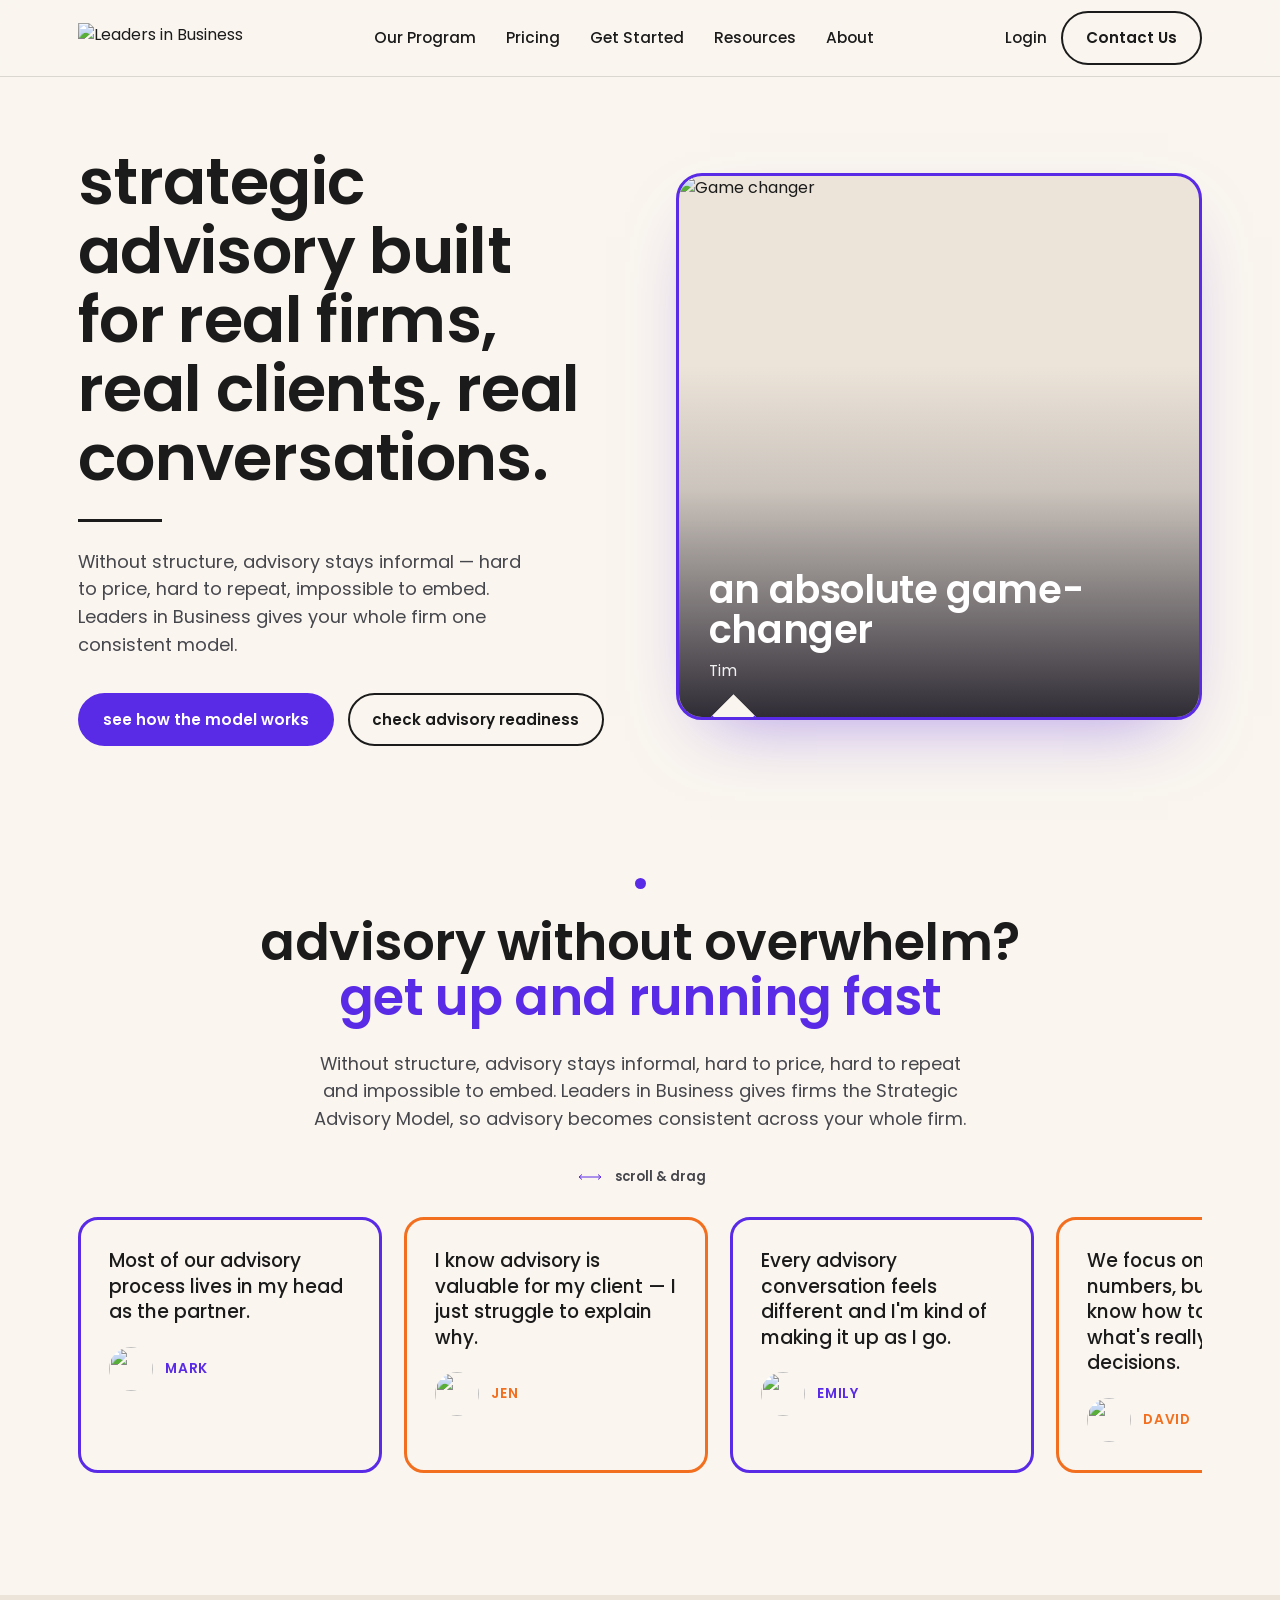
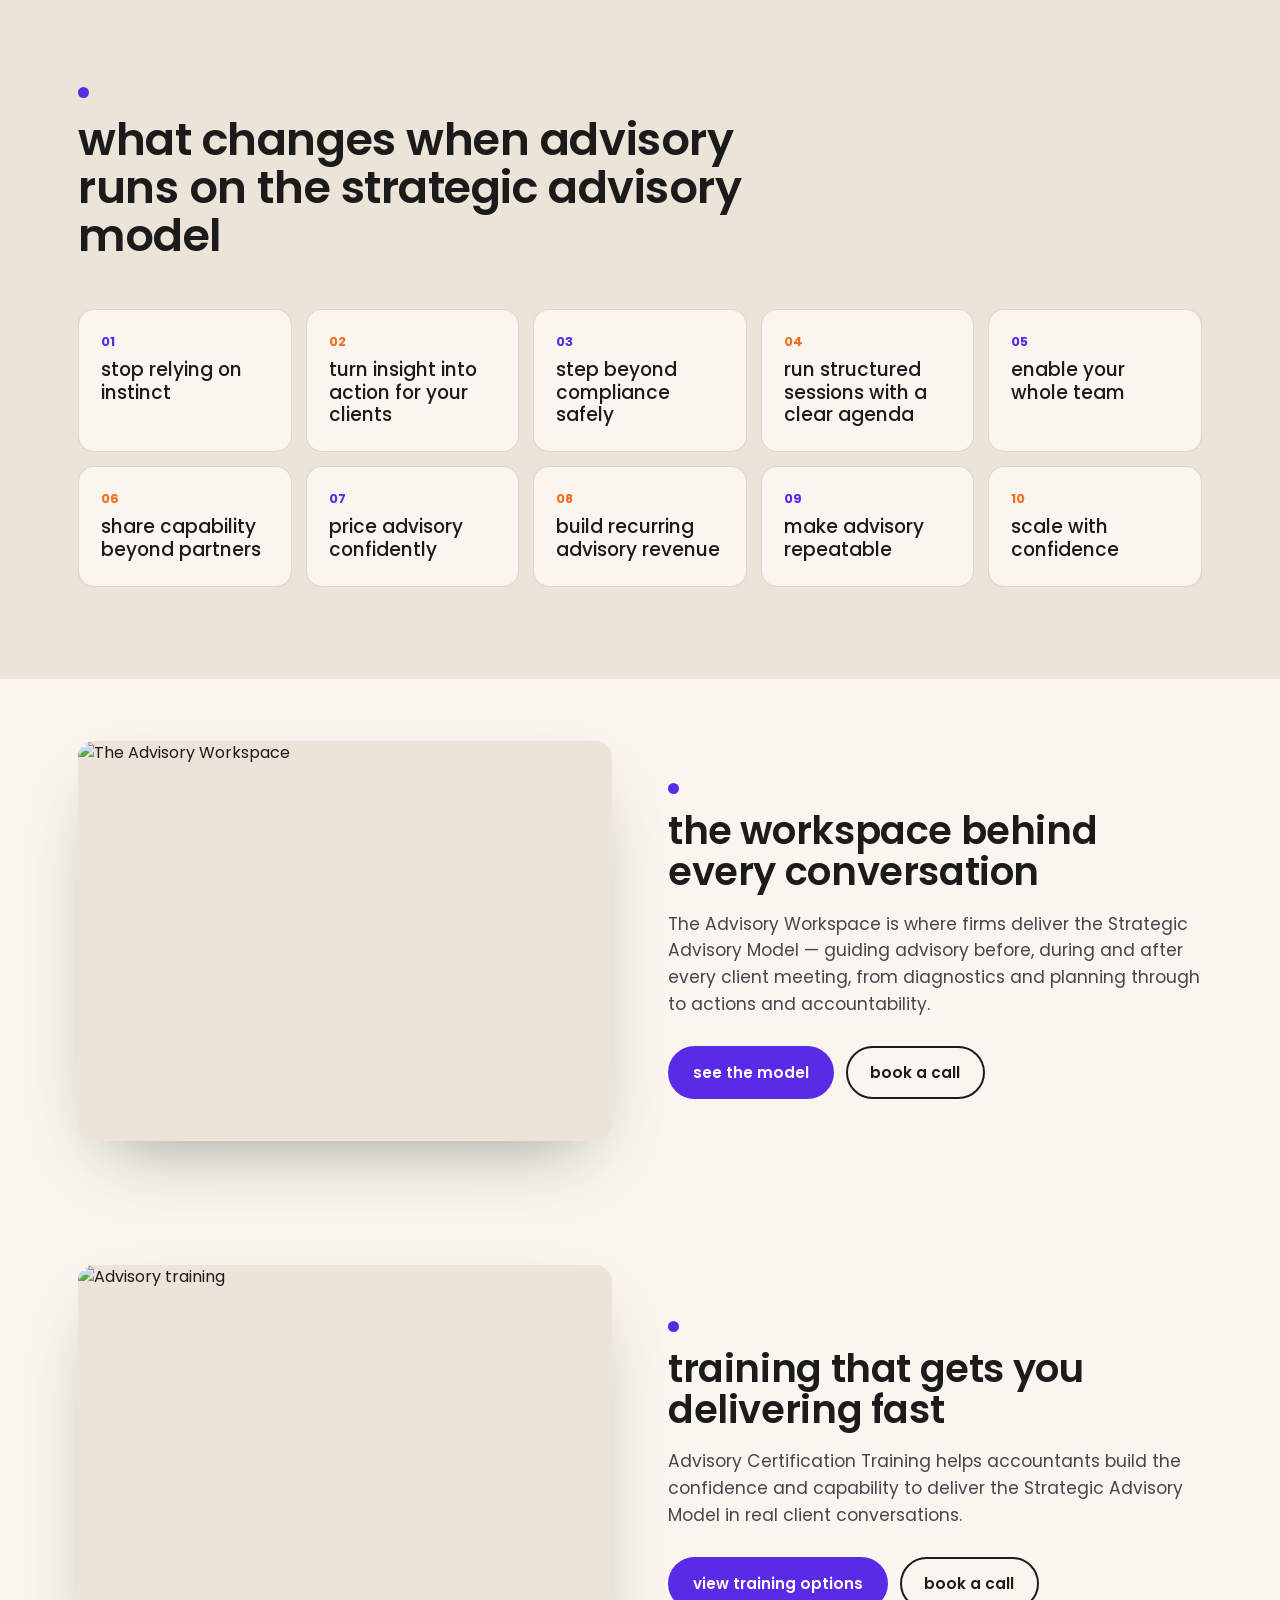
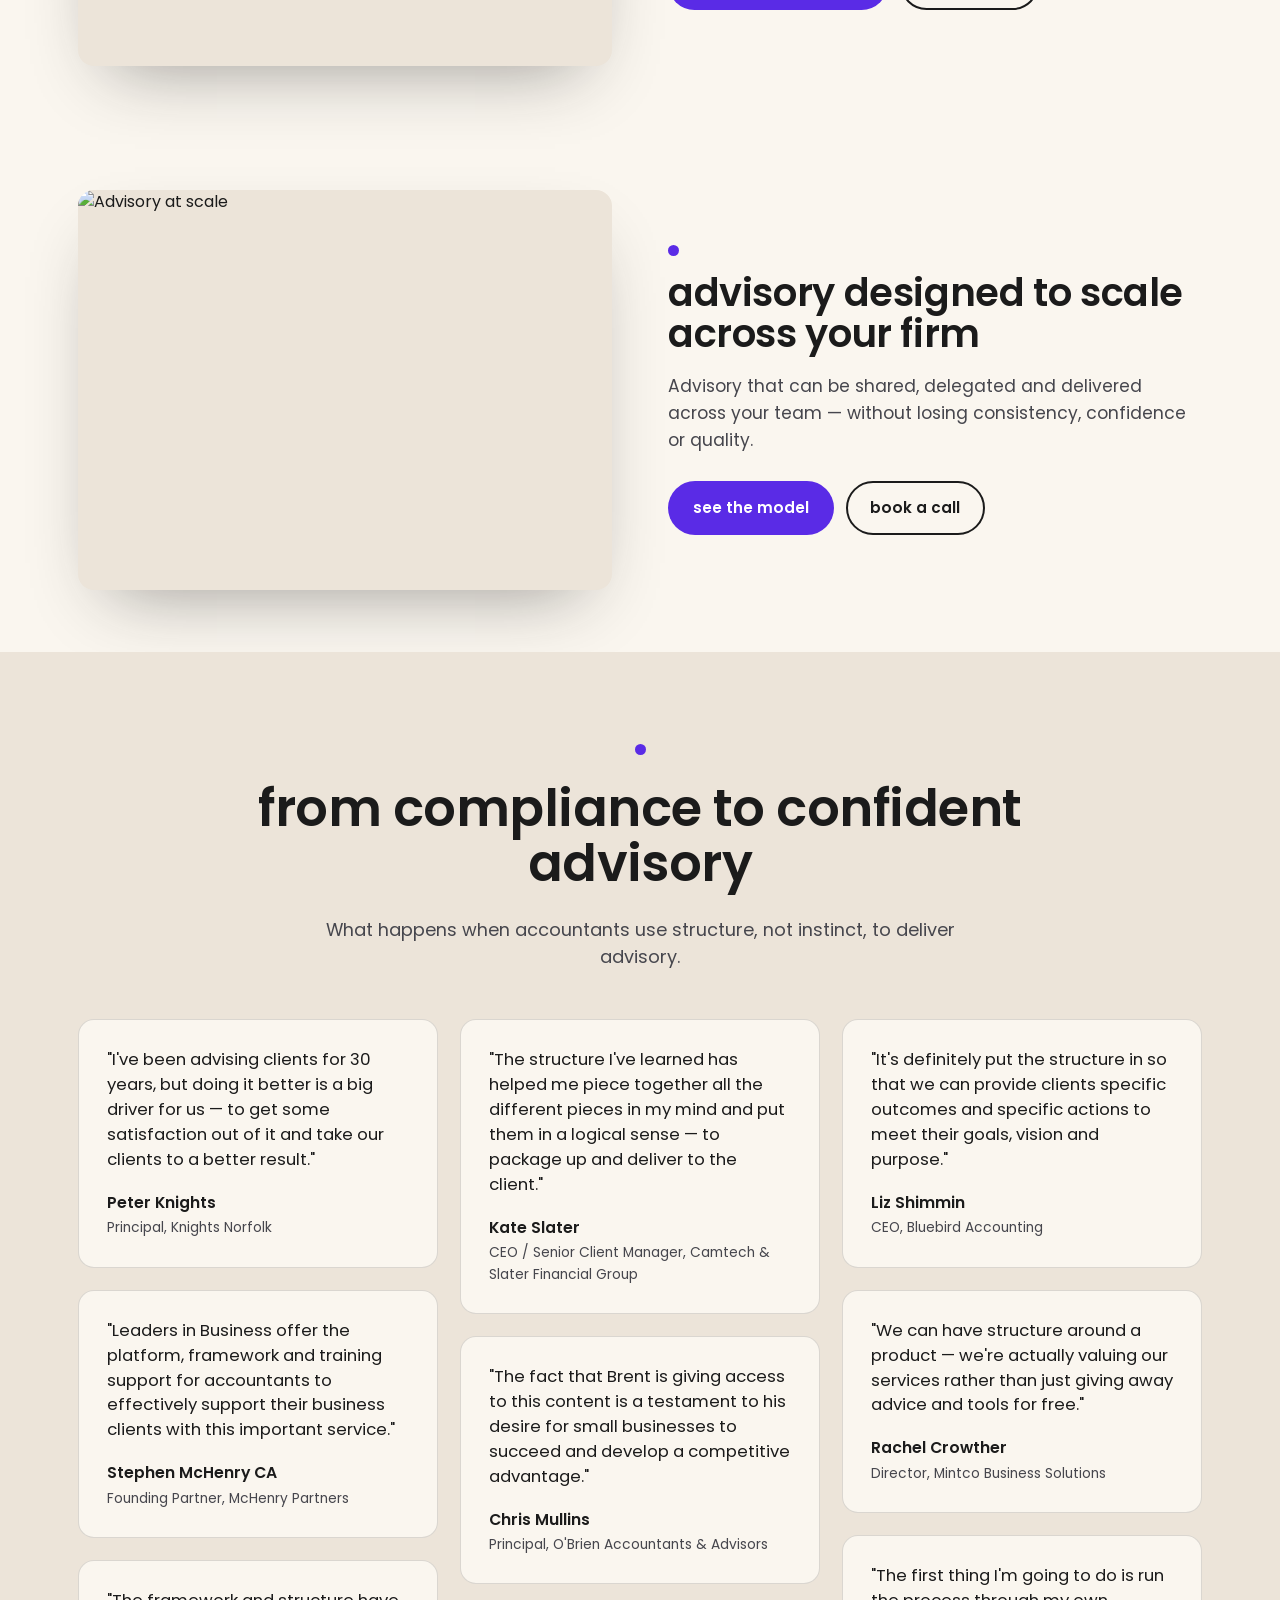
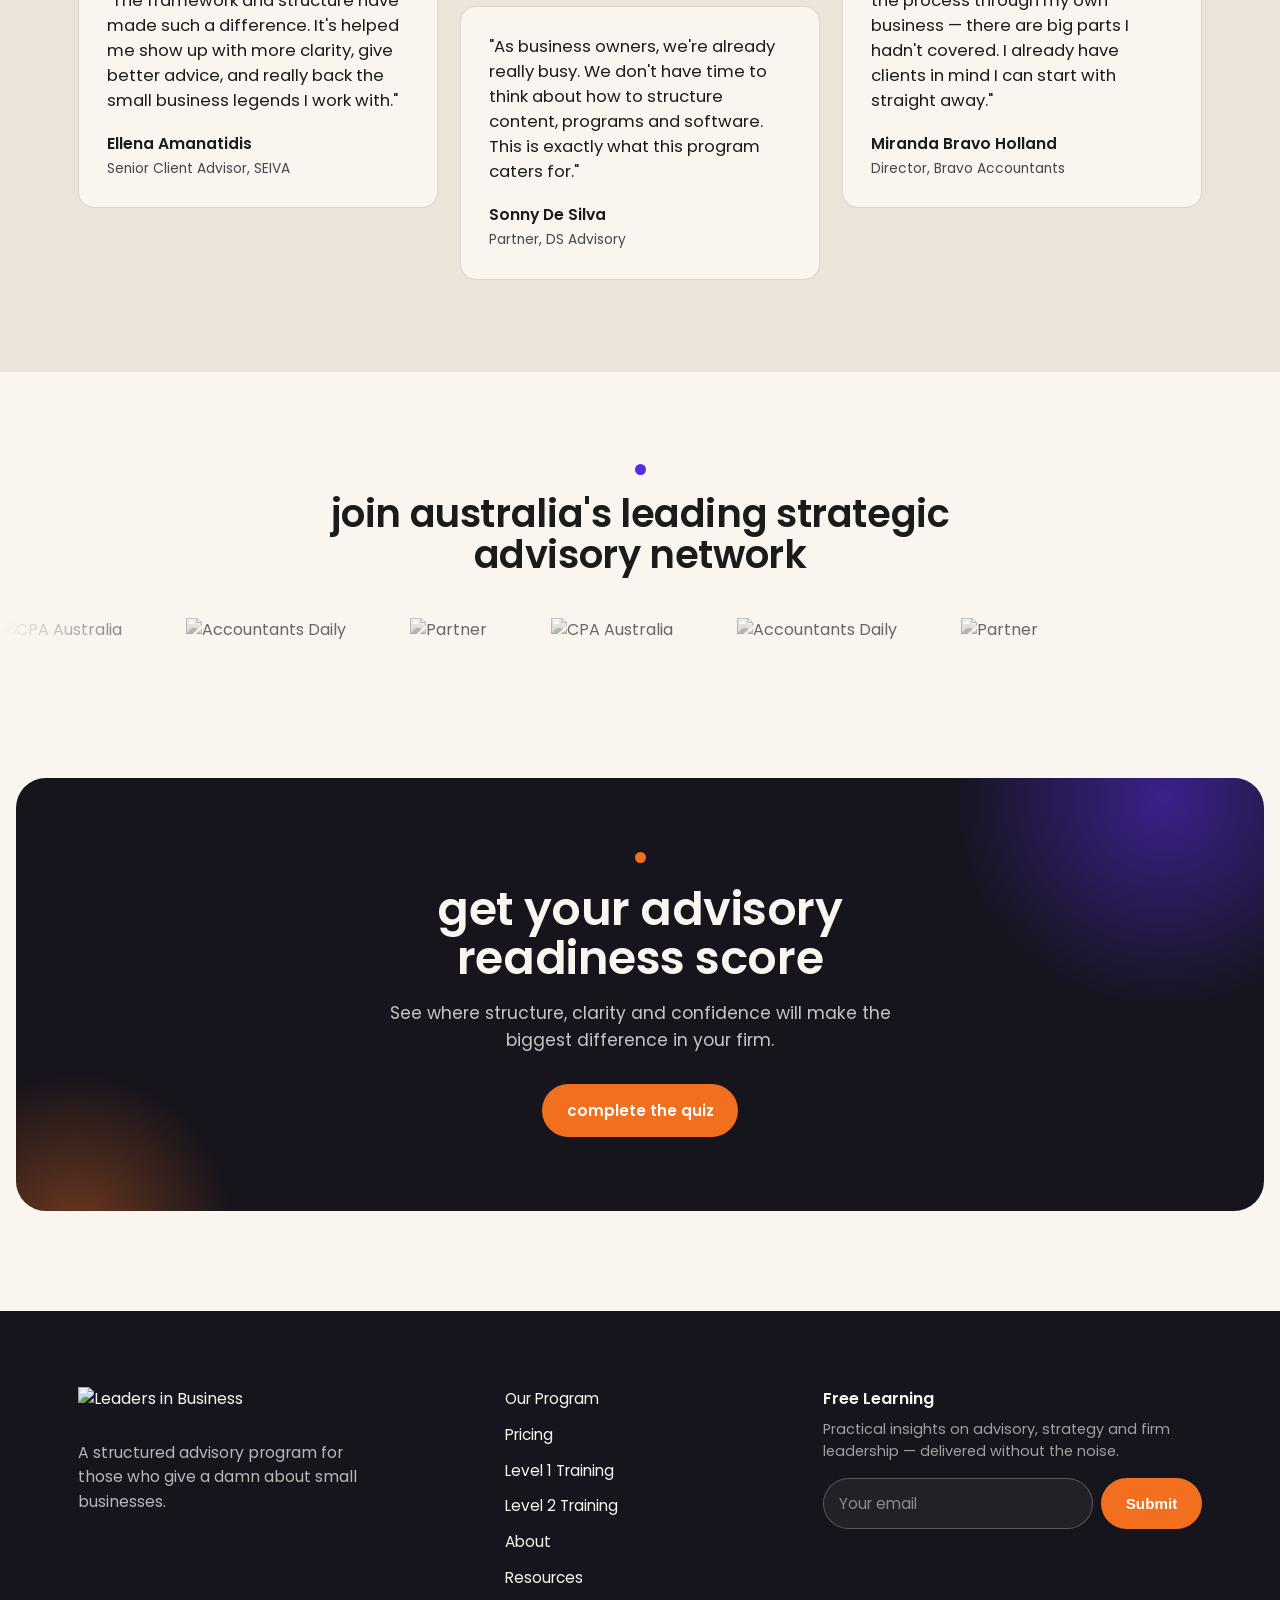
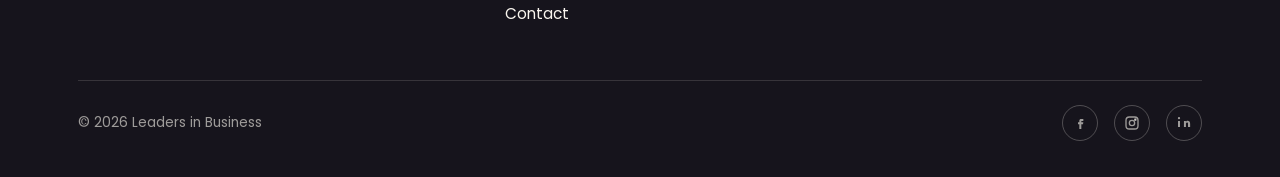
==== index.html @ be8030db "Create index.html" ====
<!DOCTYPE html>
<html lang="en-AU">
<head>
<meta charset="UTF-8">
<meta name="viewport" content="width=device-width, initial-scale=1">
<title>Leaders in Business — Strategic Advisory</title>
<meta name="description" content="Strategic advisory built for real firms, real clients, real conversations. The Strategic Advisory Model makes advisory consistent across your whole firm.">
<link rel="preconnect" href="https://fonts.googleapis.com">
<link rel="preconnect" href="https://fonts.gstatic.com" crossorigin>
<link href="https://fonts.googleapis.com/css2?family=Poppins:ital,wght@0,300;0,400;0,500;0,600;0,700;1,400&display=swap" rel="stylesheet">
<style>
  /* ============================================================
     BRAND TOKENS — matched from the live LIB brand.
     Change one value here and it cascades through the whole site.
     ============================================================ */
  :root{
    --ink:#1b1b1b;          /* near-black text + dark logo */
    --ink-deep:#16141c;     /* dark band / footer */
    --paper:#faf6ef;        /* warm cream background */
    --paper-2:#ece4d9;      /* greige alt sections */
    --purple:#5a2be6;       /* primary brand accent */
    --purple-deep:#4a1fd0;
    --orange:#f26f1f;       /* secondary / conversion */
    --orange-deep:#dd5f12;
    --muted:#46464d;
    --line:rgba(27,27,27,.14);
    --radius:16px;
    --maxw:1180px;
    --font:"Poppins",system-ui,sans-serif;
  }
  *{box-sizing:border-box;margin:0;padding:0}
  html{scroll-behavior:smooth}
  body{font-family:var(--font);background:var(--paper);color:var(--ink);line-height:1.55;
    -webkit-font-smoothing:antialiased;overflow-x:hidden}
  a{color:inherit;text-decoration:none}
  img{display:block;max-width:100%}
  .wrap{max-width:var(--maxw);margin:0 auto;padding:0 28px}

  h1,h2,h3{font-weight:600;line-height:1.08;letter-spacing:-.01em;text-transform:lowercase}
  .dot{width:11px;height:11px;border-radius:50%;background:var(--purple)}
  .eyebrow{font-weight:600;font-size:.95rem;color:var(--purple);text-transform:lowercase}

  /* buttons */
  .btn{display:inline-flex;align-items:center;gap:.5em;font-weight:600;font-size:.95rem;
    padding:.85em 1.5em;border-radius:100px;transition:.25s ease;cursor:pointer;border:2px solid transparent;white-space:nowrap}
  .btn-primary{background:var(--purple);color:#fff}
  .btn-primary:hover{background:var(--purple-deep);transform:translateY(-2px)}
  .btn-ghost{border-color:var(--ink);color:var(--ink)}
  .btn-ghost:hover{background:var(--ink);color:var(--paper);transform:translateY(-2px)}
  .btn-cta{background:var(--orange);color:#fff}
  .btn-cta:hover{background:var(--orange-deep);transform:translateY(-2px)}

  /* nav */
  header.nav{position:sticky;top:0;z-index:50;background:rgba(250,246,239,.85);backdrop-filter:blur(12px);border-bottom:1px solid var(--line)}
  .nav-inner{display:flex;align-items:center;justify-content:space-between;height:76px}
  .brand img{height:30px}
  .nav-links{display:flex;align-items:center;gap:30px;font-weight:500;font-size:.96rem}
  .nav-links a{position:relative;padding:4px 0}
  .nav-links a::after{content:"";position:absolute;left:0;bottom:-2px;height:2px;width:0;background:var(--purple);transition:width .25s}
  .nav-links a:hover::after{width:100%}
  .nav-cta{display:flex;align-items:center;gap:14px}
  .login{font-weight:500;font-size:.95rem}
  .hamburger{display:none;flex-direction:column;gap:5px;background:none;border:0;cursor:pointer;padding:8px}
  .hamburger span{width:24px;height:2px;background:var(--ink);transition:.3s}
  .mobile-menu{display:none}

  /* hero */
  .hero{position:relative;padding:70px 0 40px}
  .hero-grid{display:grid;grid-template-columns:1.02fr .98fr;gap:50px;align-items:center}
  .hero h1{font-size:clamp(2.4rem,5vw,4.1rem);max-width:13ch}
  .hero .rule{width:84px;height:3px;background:var(--ink);margin:26px 0}
  .hero p.lead{font-size:1.12rem;color:var(--muted);max-width:42ch;margin-bottom:34px}
  .hero-ctas{display:flex;gap:14px;flex-wrap:wrap}

  /* speech-bubble portrait */
  .bubble{position:relative;border:3px solid var(--purple);border-radius:26px;overflow:hidden;
    aspect-ratio:1/1.04;background:var(--paper-2);box-shadow:0 30px 70px -34px rgba(90,43,230,.5)}
  .bubble::after{content:"";position:absolute;left:38px;bottom:-17px;width:30px;height:30px;
    background:var(--paper);border-left:3px solid var(--purple);border-bottom:3px solid var(--purple);
    transform:rotate(-45deg);border-bottom-left-radius:6px}
  .bubble .slide{position:absolute;inset:0;opacity:0;transition:opacity .8s ease}
  .bubble .slide.on{opacity:1}
  .bubble .slide img{width:100%;height:100%;object-fit:cover}
  .bubble .scrim{position:absolute;inset:0;background:linear-gradient(to top,rgba(15,12,25,.85) 0%,rgba(15,12,25,.15) 42%,transparent 65%)}
  .bubble .cap{position:absolute;left:30px;right:30px;bottom:34px;color:#fff;z-index:2}
  .bubble .cap h3{font-size:clamp(1.7rem,3vw,2.4rem);color:#fff;line-height:1.02}
  .bubble .cap .who{margin-top:10px;font-size:.98rem;opacity:.92;text-transform:none}

  /* sections */
  section{position:relative;z-index:2}
  .pad{padding:92px 0}
  .center{text-align:center;max-width:820px;margin:0 auto}
  .center .dot{margin:0 auto 26px}
  .center h2{font-size:clamp(2rem,4vw,3.2rem)}
  .center .purple-line{color:var(--purple)}
  .center p.body{margin-top:24px;color:var(--muted);font-size:1.12rem;max-width:60ch;margin-left:auto;margin-right:auto}
  .section-head{max-width:740px}
  .section-head .dot{margin-bottom:18px}
  .section-head h2{font-size:clamp(1.9rem,3.6vw,2.8rem)}
  .section-head p{margin-top:16px;color:var(--muted);font-size:1.08rem;max-width:58ch}

  /* pain card drag row */
  .drag-hint{display:flex;align-items:center;justify-content:center;gap:10px;margin:34px 0 4px;color:var(--muted);
    font-size:.82rem;font-weight:600;text-transform:lowercase}
  .drag-hint svg{width:30px;color:var(--purple)}
  .drag-row{display:flex;gap:22px;overflow-x:auto;padding:26px 28px 30px;cursor:grab;scrollbar-width:none;scroll-snap-type:x proximity}
  .drag-row::-webkit-scrollbar{display:none}
  .drag-row.dragging{cursor:grabbing}
  .pain-card{flex:0 0 304px;scroll-snap-align:start;background:var(--paper);border:3px solid var(--purple);
    border-radius:20px;padding:28px;user-select:none;position:relative}
  .pain-card:nth-child(even){border-color:var(--orange)}
  .pain-card q{font-size:1.18rem;font-weight:500;line-height:1.35;quotes:none;display:block}
  .pain-card .who{display:flex;align-items:center;gap:12px;margin-top:22px}
  .pain-card .who img{width:44px;height:44px;border-radius:50%;object-fit:cover;pointer-events:none}
  .pain-card .who span{font-weight:600;font-size:.86rem;letter-spacing:.06em;color:var(--purple)}
  .pain-card:nth-child(even) .who span{color:var(--orange)}

  /* shifts grid */
  .shifts-grid{display:grid;grid-template-columns:repeat(auto-fit,minmax(184px,1fr));gap:14px;margin-top:48px}
  .shift{background:var(--paper);border:1px solid var(--line);border-radius:var(--radius);padding:24px 22px;
    font-size:1.18rem;font-weight:500;line-height:1.2;text-transform:lowercase;transition:.3s;position:relative;overflow:hidden}
  .shift::before{content:"";position:absolute;left:0;top:0;height:100%;width:5px;background:var(--purple);transform:scaleY(0);transform-origin:bottom;transition:transform .35s}
  .shift:nth-child(even)::before{background:var(--orange)}
  .shift:hover{transform:translateY(-4px);box-shadow:0 18px 40px -24px rgba(27,27,27,.4)}
  .shift:hover::before{transform:scaleY(1)}
  .shift span{display:block;font-size:.8rem;font-weight:700;color:var(--purple);margin-bottom:10px}
  .shift:nth-child(even) span{color:var(--orange)}

  /* feature rows */
  .feature{display:grid;grid-template-columns:1fr 1fr;gap:56px;align-items:center;padding:62px 0}
  .feature.rev .feature-text{order:2}
  .feature-media{border-radius:var(--radius);overflow:hidden;box-shadow:0 30px 70px -32px rgba(27,27,27,.45);background:var(--paper-2);aspect-ratio:4/3}
  .feature-media img{width:100%;height:100%;object-fit:cover}
  .feature-text .dot{margin-bottom:16px}
  .feature-text h2{font-size:clamp(1.7rem,3vw,2.5rem)}
  .feature-text p{color:var(--muted);font-size:1.08rem;margin:18px 0 28px;max-width:50ch}
  .feature-ctas{display:flex;gap:12px;flex-wrap:wrap}

  /* testimonials */
  .testi-wrap{background:var(--paper-2)}
  .testi-grid{columns:3;column-gap:22px;margin-top:48px}
  .testi{break-inside:avoid;background:var(--paper);border:1px solid var(--line);border-radius:var(--radius);padding:28px;margin-bottom:22px}
  .testi q{font-size:1.04rem;font-weight:400;line-height:1.5;quotes:'"' '"'}
  .testi .name{margin-top:18px;font-weight:600;font-size:.98rem}
  .testi .role{font-size:.86rem;color:var(--muted);margin-top:2px}

  /* partners marquee */
  .partners{text-align:center}
  .marquee{overflow:hidden;margin-top:42px;-webkit-mask-image:linear-gradient(90deg,transparent,#000 12%,#000 88%,transparent);mask-image:linear-gradient(90deg,transparent,#000 12%,#000 88%,transparent)}
  .marquee-track{display:flex;gap:64px;width:max-content;animation:scroll 26s linear infinite;align-items:center}
  .marquee:hover .marquee-track{animation-play-state:paused}
  .marquee img{height:48px;width:auto;object-fit:contain;opacity:.65;filter:grayscale(1);transition:.3s}
  .marquee img:hover{opacity:1;filter:none}
  @keyframes scroll{to{transform:translateX(-50%)}}

  /* quiz CTA band */
  .cta-band{background:var(--ink-deep);color:var(--paper);border-radius:30px;margin:0 16px;padding:74px 40px;text-align:center;position:relative;overflow:hidden}
  .cta-band::after{content:"";position:absolute;width:440px;height:440px;border-radius:50%;background:radial-gradient(circle,rgba(90,43,230,.55),transparent 70%);top:-200px;right:-120px}
  .cta-band::before{content:"";position:absolute;width:320px;height:320px;border-radius:50%;background:radial-gradient(circle,rgba(242,111,31,.4),transparent 70%);bottom:-180px;left:-100px}
  .cta-band .inner{position:relative;z-index:2}
  .cta-band .dot{margin:0 auto 22px;background:var(--orange)}
  .cta-band h2{font-size:clamp(2rem,3.6vw,3rem);max-width:18ch;margin:0 auto 16px}
  .cta-band p{color:rgba(250,246,239,.78);max-width:50ch;margin:0 auto 30px;font-size:1.08rem}

  /* footer */
  footer{background:var(--ink-deep);color:var(--paper);padding:76px 0 36px;margin-top:30px}
  .foot-grid{display:grid;grid-template-columns:1.4fr 1fr 1.4fr;gap:48px}
  footer .brand img{height:36px;margin-bottom:18px}
  footer .tag{color:rgba(250,246,239,.72);max-width:34ch;font-size:.98rem}
  .foot-nav{display:flex;flex-direction:column;gap:12px;font-size:.96rem}
  .foot-nav a:hover{color:var(--purple)}
  .foot-news label{font-weight:600;display:block;margin-bottom:6px}
  .foot-news p{color:rgba(250,246,239,.62);font-size:.9rem;margin-bottom:16px}
  .news-form{display:flex;gap:8px;flex-wrap:wrap}
  .news-form input[type=email]{flex:1;min-width:180px;padding:.85em 1em;border-radius:100px;border:1px solid rgba(250,246,239,.25);background:rgba(250,246,239,.06);color:var(--paper);font-size:.95rem;font-family:var(--font)}
  .news-form input::placeholder{color:rgba(250,246,239,.5)}
  .hp{position:absolute;left:-9999px}
  .foot-bottom{display:flex;justify-content:space-between;align-items:center;flex-wrap:wrap;gap:16px;
    margin-top:54px;padding-top:24px;border-top:1px solid rgba(250,246,239,.14);font-size:.86rem;color:rgba(250,246,239,.6)}
  .socials{display:flex;gap:16px}
  .socials a{width:36px;height:36px;border:1px solid rgba(250,246,239,.25);border-radius:50%;display:grid;place-items:center;transition:.25s}
  .socials a:hover{background:var(--purple);border-color:var(--purple)}
  .socials svg{width:16px;height:16px}

  /* reveal */
  .reveal{opacity:0;transform:translateY(24px);transition:opacity .7s ease,transform .7s ease}
  .reveal.in{opacity:1;transform:none}

  @media(max-width:900px){
    .nav-links,.login{display:none}
    .hamburger{display:flex}
    .hero-grid{grid-template-columns:1fr;gap:36px}
    .feature{grid-template-columns:1fr;gap:30px;padding:44px 0}
    .feature.rev .feature-text{order:0}
    .testi-grid{columns:1}
    .foot-grid{grid-template-columns:1fr}
    .pad{padding:64px 0}
    .mobile-menu.open{display:flex;flex-direction:column;padding:14px 28px 24px;border-top:1px solid var(--line);background:var(--paper)}
    .mobile-menu a{padding:12px 0;border-bottom:1px solid var(--line);font-weight:500}
  }
  @media(max-width:560px){.cta-band{margin:0 6px;border-radius:22px}}
</style>
</head>
<body>

<!-- NAV -->
<header class="nav">
  <div class="wrap nav-inner">
    <a class="brand" href="https://leadersinbusiness.com.au/">
      <img src="https://leadersinbusiness.com.au/wp-content/uploads/2023/06/logo.svg" alt="Leaders in Business">
    </a>
    <nav class="nav-links">
      <a href="https://leadersinbusiness.com.au/our-program/">Our Program</a>
      <a href="https://leadersinbusiness.com.au/pricing/">Pricing</a>
      <a href="https://leadersinbusiness.com.au/get-started/">Get Started</a>
      <a href="https://leadersinbusiness.com.au/resources/">Resources</a>
      <a href="https://leadersinbusiness.com.au/about/">About</a>
    </nav>
    <div class="nav-cta">
      <a class="login" href="https://platform.leadersinbusiness.com.au/">Login</a>
      <a class="btn btn-ghost" href="https://leadersinbusiness.com.au/contact-us/">Contact Us</a>
      <button class="hamburger" aria-label="Menu" onclick="document.getElementById('mm').classList.toggle('open')">
        <span></span><span></span><span></span>
      </button>
    </div>
  </div>
  <div class="mobile-menu" id="mm">
    <a href="https://leadersinbusiness.com.au/our-program/">Our Program</a>
    <a href="https://leadersinbusiness.com.au/pricing/">Pricing</a>
    <a href="https://leadersinbusiness.com.au/get-started/">Get Started</a>
    <a href="https://leadersinbusiness.com.au/resources/">Resources</a>
    <a href="https://leadersinbusiness.com.au/about/">About</a>
    <a href="https://platform.leadersinbusiness.com.au/">Login</a>
  </div>
</header>

<!-- HERO -->
<section class="hero">
  <div class="wrap hero-grid">
    <div class="hero-text">
      <h1 class="reveal">strategic advisory built for real firms, real clients, real conversations.</h1>
      <div class="rule reveal"></div>
      <p class="lead reveal">Without structure, advisory stays informal — hard to price, hard to repeat, impossible to embed. Leaders in Business gives your whole firm one consistent model.</p>
      <div class="hero-ctas reveal">
        <a class="btn btn-primary" href="https://leadersinbusiness.com.au/our-program/">see how the model works</a>
        <a class="btn btn-ghost" href="https://advisoryreadinessquiz.scoreapp.com/">check advisory readiness</a>
      </div>
    </div>
    <div class="hero-art reveal">
      <div class="bubble" id="bubble">
        <div class="slide on">
          <img src="https://leadersinbusiness.com.au/wp-content/uploads/2026/02/LIB_Game-Changer_Tim_accountant-copy.webp" alt="Game changer">
        </div>
        <div class="slide">
          <img src="https://leadersinbusiness.com.au/wp-content/uploads/2026/02/LIB_Game-Changer_Carissa_Accountant-copyB.webp" alt="Game changer">
        </div>
        <div class="slide">
          <img src="https://leadersinbusiness.com.au/wp-content/uploads/2026/02/LIB_Game-Changer_Sonia_accountant-copy.webp" alt="Game changer">
        </div>
        <div class="slide">
          <img src="https://leadersinbusiness.com.au/wp-content/uploads/2026/02/LIB_Game-Changer_Simon_accountant-copy.webp" alt="Game changer">
        </div>
        <div class="scrim"></div>
        <div class="cap">
          <h3>an absolute game-changer</h3>
          <div class="who" id="bubbleWho">Tim</div>
        </div>
      </div>
    </div>
  </div>
</section>

<!-- ADVISORY WITHOUT OVERWHELM -->
<section class="pad">
  <div class="wrap">
    <div class="center reveal">
      <div class="dot"></div>
      <h2>advisory without overwhelm?<br><span class="purple-line">get up and running fast</span></h2>
      <p class="body">Without structure, advisory stays informal, hard to price, hard to repeat and impossible to embed. Leaders in Business gives firms the Strategic Advisory Model, so advisory becomes consistent across your whole firm.</p>
    </div>
    <div class="drag-hint reveal">
      <svg viewBox="0 0 60 20" fill="none" stroke="currentColor" stroke-width="2"><path d="M8 10h44M8 10l6-5M8 10l6 5M52 10l-6-5M52 10l-6 5"/></svg>
      scroll &amp; drag
    </div>
    <div class="drag-row" id="dragRow">
      <div class="pain-card"><q>Most of our advisory process lives in my head as the partner.</q><div class="who"><img src="https://leadersinbusiness.com.au/wp-content/uploads/2023/07/Mark.jpg" alt=""><span>MARK</span></div></div>
      <div class="pain-card"><q>I know advisory is valuable for my client — I just struggle to explain why.</q><div class="who"><img src="https://leadersinbusiness.com.au/wp-content/uploads/2023/07/Jen1.jpg" alt=""><span>JEN</span></div></div>
      <div class="pain-card"><q>Every advisory conversation feels different and I'm kind of making it up as I go.</q><div class="who"><img src="https://leadersinbusiness.com.au/wp-content/uploads/2023/07/EmilyWeb-2.jpg" alt=""><span>EMILY</span></div></div>
      <div class="pain-card"><q>We focus on the numbers, but we don't know how to get to what's really driving decisions.</q><div class="who"><img src="https://leadersinbusiness.com.au/wp-content/uploads/2023/07/DavidWeb.jpg" alt=""><span>DAVID</span></div></div>
      <div class="pain-card"><q>I hold back from asking bigger questions because I don't want to look unprepared.</q><div class="who"><img src="https://leadersinbusiness.com.au/wp-content/uploads/2023/07/Carlos.jpg" alt=""><span>CARLOS</span></div></div>
      <div class="pain-card"><q>Pricing advisory still feels uncomfortable.</q><div class="who"><img src="https://leadersinbusiness.com.au/wp-content/uploads/2023/07/Kris.jpg" alt=""><span>KRIS</span></div></div>
      <div class="pain-card"><q>I want my team involved in advisory — I just don't feel they're ready yet.</q><div class="who"><img src="https://leadersinbusiness.com.au/wp-content/uploads/2023/07/James1.jpg" alt=""><span>JAMES</span></div></div>
    </div>
  </div>
</section>

<!-- SHIFTS -->
<section class="pad" style="background:var(--paper-2)">
  <div class="wrap">
    <div class="section-head reveal">
      <div class="dot"></div>
      <h2>what changes when advisory runs on the strategic advisory model</h2>
    </div>
    <div class="shifts-grid">
      <div class="shift reveal"><span>01</span>stop relying on instinct</div>
      <div class="shift reveal"><span>02</span>turn insight into action for your clients</div>
      <div class="shift reveal"><span>03</span>step beyond compliance safely</div>
      <div class="shift reveal"><span>04</span>run structured sessions with a clear agenda</div>
      <div class="shift reveal"><span>05</span>enable your whole team</div>
      <div class="shift reveal"><span>06</span>share capability beyond partners</div>
      <div class="shift reveal"><span>07</span>price advisory confidently</div>
      <div class="shift reveal"><span>08</span>build recurring advisory revenue</div>
      <div class="shift reveal"><span>09</span>make advisory repeatable</div>
      <div class="shift reveal"><span>10</span>scale with confidence</div>
    </div>
  </div>
</section>

<!-- FEATURES -->
<section class="wrap">
  <div class="feature">
    <div class="feature-media reveal"><img src="https://leadersinbusiness.com.au/wp-content/uploads/2025/05/photo-3.png" alt="The Advisory Workspace"></div>
    <div class="feature-text reveal">
      <div class="dot"></div>
      <h2>the workspace behind every conversation</h2>
      <p>The Advisory Workspace is where firms deliver the Strategic Advisory Model — guiding advisory before, during and after every client meeting, from diagnostics and planning through to actions and accountability.</p>
      <div class="feature-ctas">
        <a class="btn btn-primary" href="https://leadersinbusiness.com.au/our-program/">see the model</a>
        <a class="btn btn-ghost" href="https://marketing.leadersinbusiness.com.au/book-a-call">book a call</a>
      </div>
    </div>
  </div>

  <div class="feature rev">
    <div class="feature-text reveal">
      <div class="dot"></div>
      <h2>training that gets you delivering fast</h2>
      <p>Advisory Certification Training helps accountants build the confidence and capability to deliver the Strategic Advisory Model in real client conversations.</p>
      <div class="feature-ctas">
        <a class="btn btn-primary" href="https://leadersinbusiness.com.au/pricing/">view training options</a>
        <a class="btn btn-ghost" href="https://marketing.leadersinbusiness.com.au/book-a-call">book a call</a>
      </div>
    </div>
    <div class="feature-media reveal"><img src="https://leadersinbusiness.com.au/wp-content/uploads/2025/05/photo-2.png" alt="Advisory training"></div>
  </div>

  <div class="feature">
    <div class="feature-media reveal"><img src="https://leadersinbusiness.com.au/wp-content/uploads/2025/05/photo-1.png" alt="Advisory at scale"></div>
    <div class="feature-text reveal">
      <div class="dot"></div>
      <h2>advisory designed to scale across your firm</h2>
      <p>Advisory that can be shared, delegated and delivered across your team — without losing consistency, confidence or quality.</p>
      <div class="feature-ctas">
        <a class="btn btn-primary" href="https://leadersinbusiness.com.au/our-program/">see the model</a>
        <a class="btn btn-ghost" href="https://marketing.leadersinbusiness.com.au/book-a-call">book a call</a>
      </div>
    </div>
  </div>
</section>

<!-- TESTIMONIALS -->
<section class="testi-wrap pad">
  <div class="wrap">
    <div class="center reveal">
      <div class="dot"></div>
      <h2>from compliance to confident advisory</h2>
      <p class="body">What happens when accountants use structure, not instinct, to deliver advisory.</p>
    </div>
    <div class="testi-grid">
      <div class="testi reveal"><q>I've been advising clients for 30 years, but doing it better is a big driver for us — to get some satisfaction out of it and take our clients to a better result.</q><div class="name">Peter Knights</div><div class="role">Principal, Knights Norfolk</div></div>
      <div class="testi reveal"><q>Leaders in Business offer the platform, framework and training support for accountants to effectively support their business clients with this important service.</q><div class="name">Stephen McHenry CA</div><div class="role">Founding Partner, McHenry Partners</div></div>
      <div class="testi reveal"><q>The framework and structure have made such a difference. It's helped me show up with more clarity, give better advice, and really back the small business legends I work with.</q><div class="name">Ellena Amanatidis</div><div class="role">Senior Client Advisor, SEIVA</div></div>
      <div class="testi reveal"><q>The structure I've learned has helped me piece together all the different pieces in my mind and put them in a logical sense — to package up and deliver to the client.</q><div class="name">Kate Slater</div><div class="role">CEO / Senior Client Manager, Camtech &amp; Slater Financial Group</div></div>
      <div class="testi reveal"><q>The fact that Brent is giving access to this content is a testament to his desire for small businesses to succeed and develop a competitive advantage.</q><div class="name">Chris Mullins</div><div class="role">Principal, O'Brien Accountants &amp; Advisors</div></div>
      <div class="testi reveal"><q>As business owners, we're already really busy. We don't have time to think about how to structure content, programs and software. This is exactly what this program caters for.</q><div class="name">Sonny De Silva</div><div class="role">Partner, DS Advisory</div></div>
      <div class="testi reveal"><q>It's definitely put the structure in so that we can provide clients specific outcomes and specific actions to meet their goals, vision and purpose.</q><div class="name">Liz Shimmin</div><div class="role">CEO, Bluebird Accounting</div></div>
      <div class="testi reveal"><q>We can have structure around a product — we're actually valuing our services rather than just giving away advice and tools for free.</q><div class="name">Rachel Crowther</div><div class="role">Director, Mintco Business Solutions</div></div>
      <div class="testi reveal"><q>The first thing I'm going to do is run the process through my own business — there are big parts I hadn't covered. I already have clients in mind I can start with straight away.</q><div class="name">Miranda Bravo Holland</div><div class="role">Director, Bravo Accountants</div></div>
    </div>
  </div>
</section>

<!-- PARTNERS -->
<section class="pad partners">
  <div class="wrap center reveal">
    <div class="dot" style="margin:0 auto 18px"></div>
    <h2 style="font-size:clamp(1.7rem,3vw,2.5rem)">join australia's leading strategic advisory network</h2>
  </div>
  <div class="marquee">
    <div class="marquee-track">
      <img src="https://leadersinbusiness.com.au/wp-content/uploads/2025/05/CPAA_Logo_RGB.png" alt="CPA Australia">
      <img src="https://leadersinbusiness.com.au/wp-content/uploads/2023/10/accountantsdaily-logo-002.png" alt="Accountants Daily">
      <img src="https://leadersinbusiness.com.au/wp-content/uploads/2023/10/Untitled-design-4-scaled.png" alt="Partner">
      <img src="https://leadersinbusiness.com.au/wp-content/uploads/2025/05/CPAA_Logo_RGB.png" alt="CPA Australia">
      <img src="https://leadersinbusiness.com.au/wp-content/uploads/2023/10/accountantsdaily-logo-002.png" alt="Accountants Daily">
      <img src="https://leadersinbusiness.com.au/wp-content/uploads/2023/10/Untitled-design-4-scaled.png" alt="Partner">
    </div>
  </div>
</section>

<!-- QUIZ CTA -->
<section style="padding:20px 0 70px">
  <div class="cta-band">
    <div class="inner">
      <div class="dot"></div>
      <h2>get your advisory readiness score</h2>
      <p>See where structure, clarity and confidence will make the biggest difference in your firm.</p>
      <a class="btn btn-cta" href="https://advisoryreadinessquiz.scoreapp.com/">complete the quiz</a>
    </div>
  </div>
</section>

<!-- FOOTER -->
<footer>
  <div class="wrap">
    <div class="foot-grid">
      <div class="brand-col">
        <a class="brand" href="https://leadersinbusiness.com.au/"><img src="https://leadersinbusiness.com.au/wp-content/uploads/2023/06/leaders-in-business-logo-1.svg" alt="Leaders in Business"></a>
        <p class="tag">A structured advisory program for those who give a damn about small businesses.</p>
      </div>
      <div class="foot-nav">
        <a href="https://leadersinbusiness.com.au/our-program/">Our Program</a>
        <a href="https://leadersinbusiness.com.au/pricing/">Pricing</a>
        <a href="https://leadersinbusiness.com.au/get-started/level-1-training/">Level 1 Training</a>
        <a href="https://leadersinbusiness.com.au/get-started/level-2-training/">Level 2 Training</a>
        <a href="https://leadersinbusiness.com.au/about/">About</a>
        <a href="https://leadersinbusiness.com.au/resources/">Resources</a>
        <a href="https://leadersinbusiness.com.au/contact-us/">Contact</a>
      </div>
      <div class="foot-news">
        <label for="email">Free Learning</label>
        <p>Practical insights on advisory, strategy and firm leadership — delivered without the noise.</p>
        <!-- NOTE: wire this to your email tool (Formspree / Netlify Forms / your ESP) before go-live -->
        <form class="news-form" onsubmit="this.querySelector('input[type=email]').value='Thanks — we will be in touch';return false;">
          <input type="text" class="hp" name="hp_name" tabindex="-1" autocomplete="off" aria-hidden="true">
          <input type="email" id="email" placeholder="Your email" required>
          <button class="btn btn-cta" type="submit">Submit</button>
        </form>
      </div>
    </div>
    <div class="foot-bottom">
      <span>© 2026 Leaders in Business</span>
      <div class="socials">
        <a href="https://www.facebook.com/leadersinbusinessau" aria-label="Facebook"><svg viewBox="0 0 24 24" fill="currentColor"><path d="M14 9h3V6h-3c-2 0-3 1-3 3v2H9v3h2v7h3v-7h2.5l.5-3H14v-1.5c0-.6.3-1 1-1z"/></svg></a>
        <a href="https://www.instagram.com/leadersinbusiness" aria-label="Instagram"><svg viewBox="0 0 24 24" fill="none" stroke="currentColor" stroke-width="2"><rect x="3" y="3" width="18" height="18" rx="5"/><circle cx="12" cy="12" r="4"/><circle cx="17" cy="7" r="1" fill="currentColor"/></svg></a>
        <a href="https://www.linkedin.com/company/leadersinbusiness" aria-label="LinkedIn"><svg viewBox="0 0 24 24" fill="currentColor"><path d="M6 9v9H3V9h3zM4.5 3a1.7 1.7 0 110 3.4 1.7 1.7 0 010-3.4zM21 18h-3v-4.7c0-1.2-.4-2-1.5-2-.8 0-1.3.6-1.5 1.1-.1.2-.1.5-.1.7V18h-3V9h3v1.3c.4-.6 1.1-1.5 2.8-1.5 2 0 3.5 1.3 3.5 4.2V18z"/></svg></a>
      </div>
    </div>
  </div>
</footer>

<script>
  /* rotating speech-bubble portraits */
  (function(){
    const slides=document.querySelectorAll('#bubble .slide');
    const names=['Tim','Carissa','Sonia','Simon'];
    const who=document.getElementById('bubbleWho');
    let i=0;
    setInterval(function(){
      slides[i].classList.remove('on');
      i=(i+1)%slides.length;
      slides[i].classList.add('on');
      if(who)who.textContent=names[i];
    },3500);
  })();

  /* drag-to-scroll pain row */
  (function(){
    const row=document.getElementById('dragRow');
    if(!row)return;
    let down=false,startX,scroll;
    row.addEventListener('mousedown',function(e){down=true;row.classList.add('dragging');startX=e.pageX;scroll=row.scrollLeft;});
    window.addEventListener('mouseup',function(){down=false;row.classList.remove('dragging');});
    row.addEventListener('mouseleave',function(){down=false;row.classList.remove('dragging');});
    row.addEventListener('mousemove',function(e){if(!down)return;e.preventDefault();row.scrollLeft=scroll-(e.pageX-startX)*1.4;});
  })();

  /* scroll reveal */
  (function(){
    const io=new IntersectionObserver(function(entries){
      entries.forEach(function(en){if(en.isIntersecting){en.target.classList.add('in');io.unobserve(en.target);}});
    },{threshold:.12});
    document.querySelectorAll('.reveal').forEach(function(el){io.observe(el);});
  })();
</script>
</body>
</html>
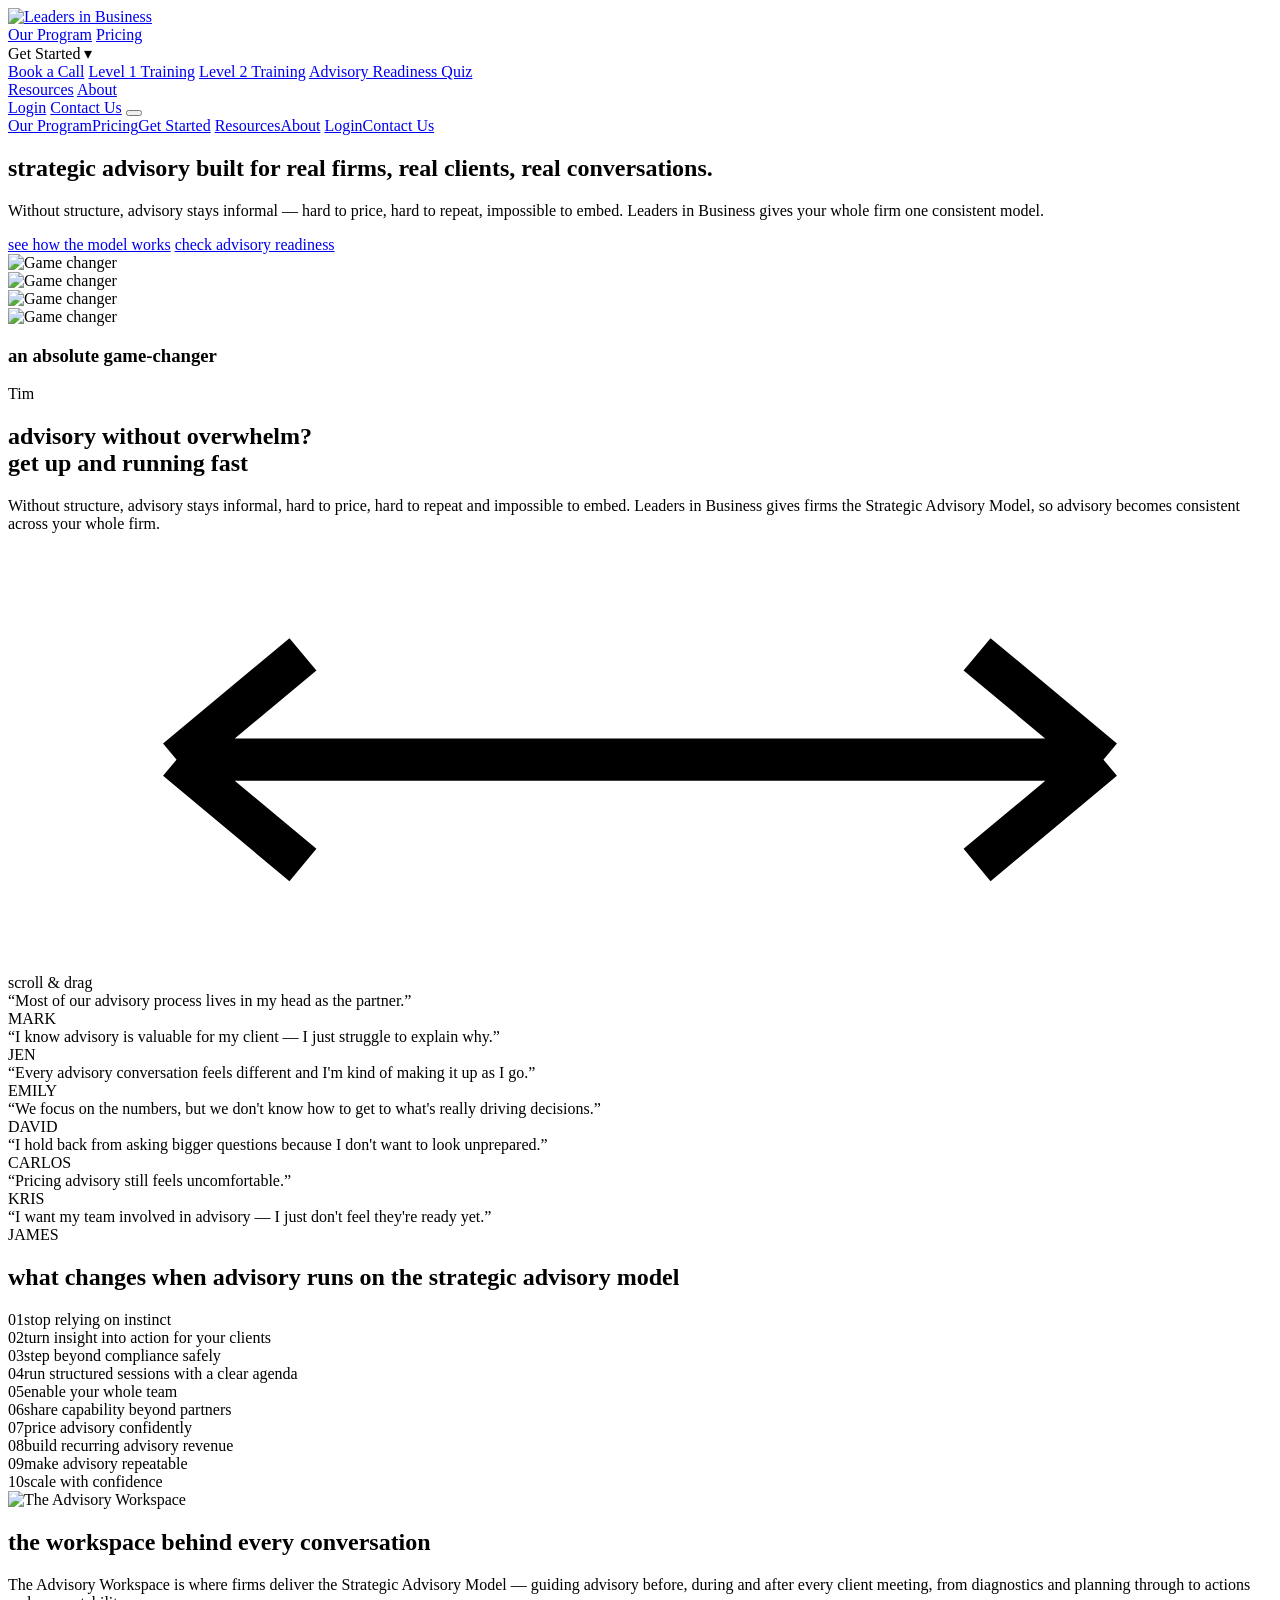
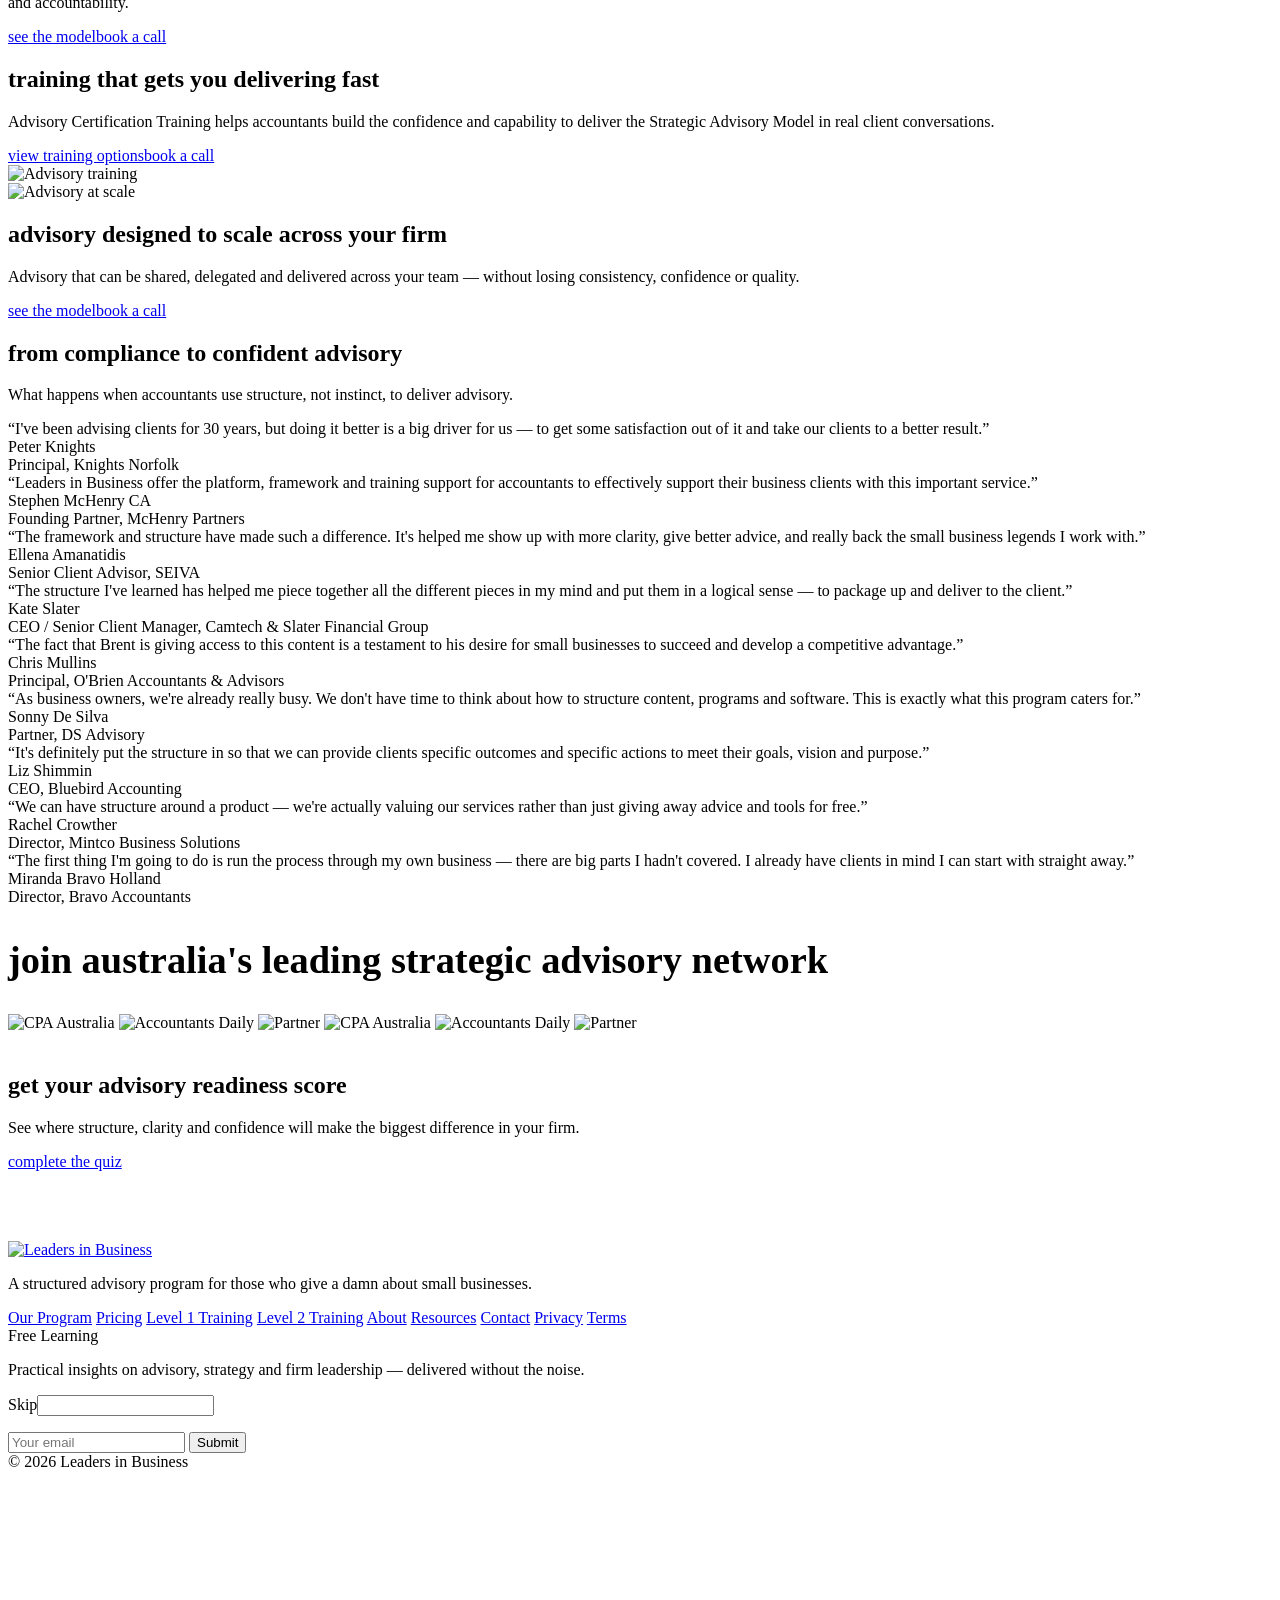
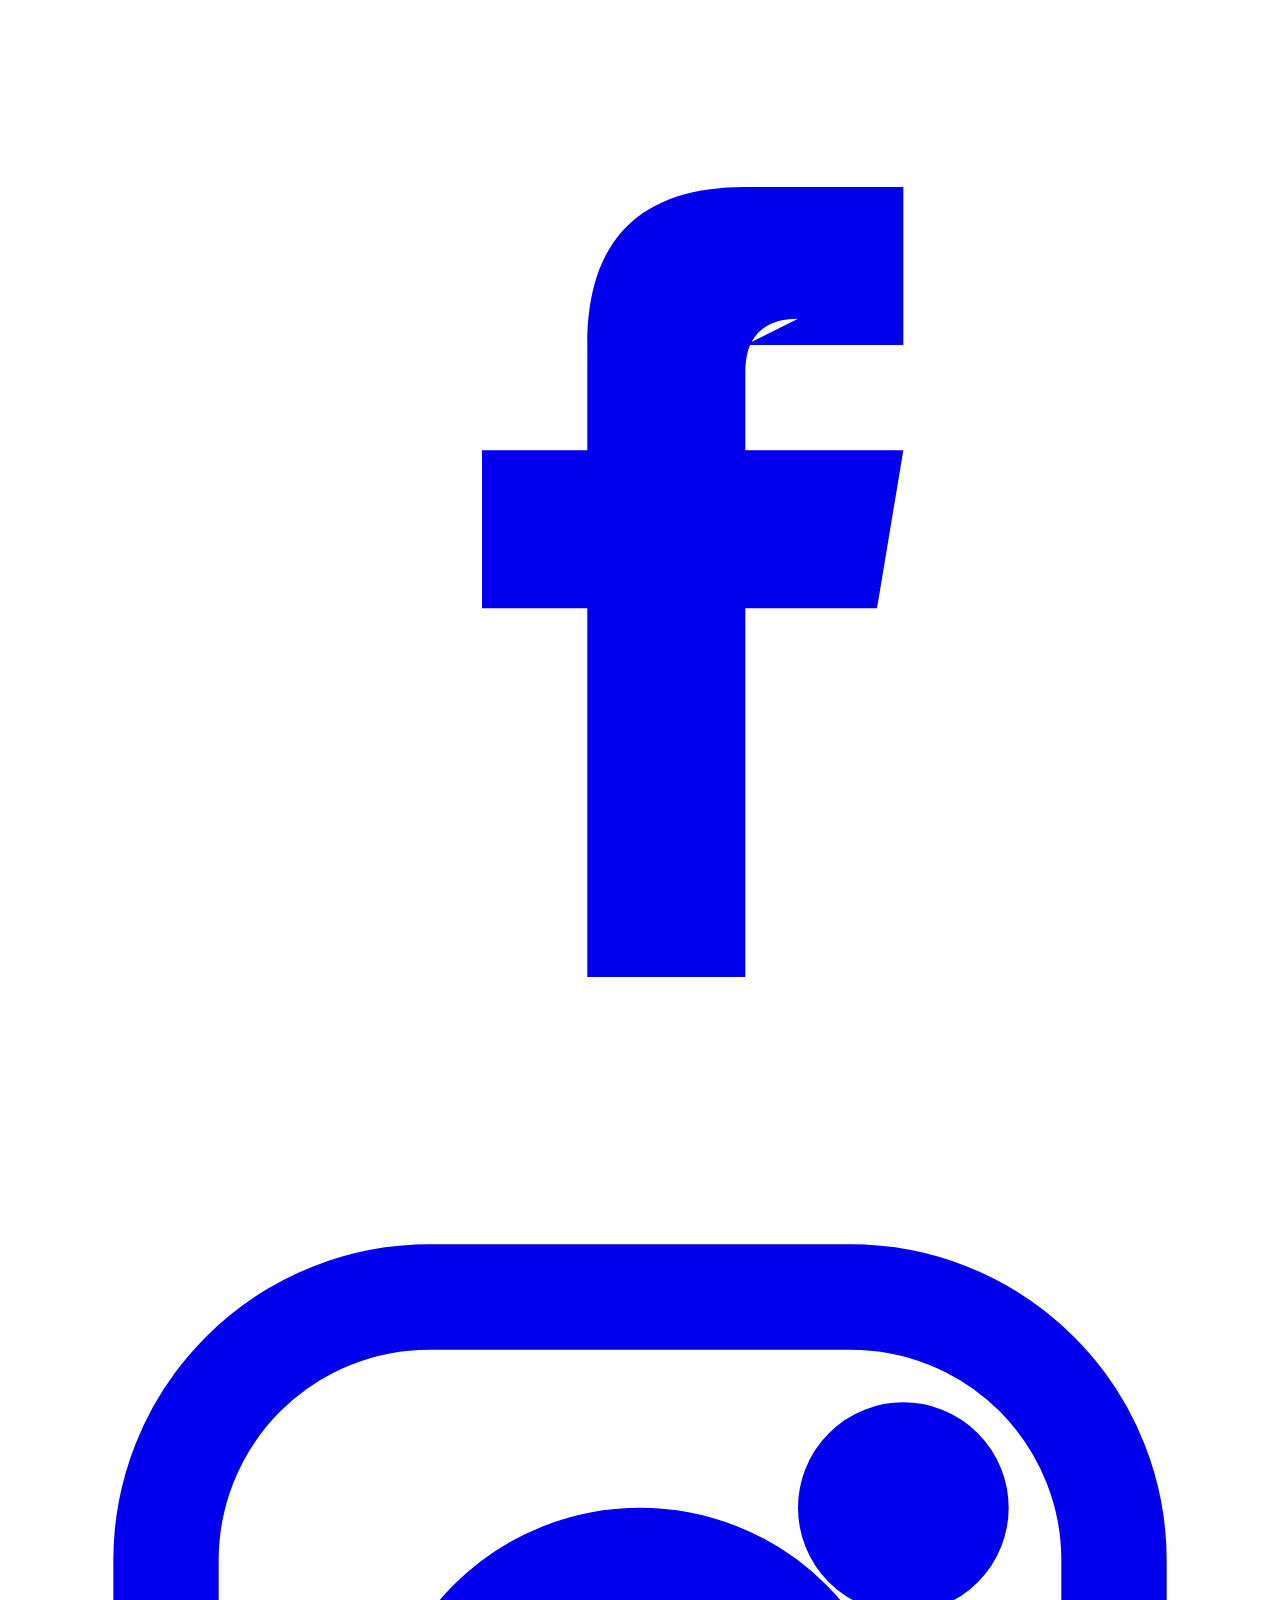
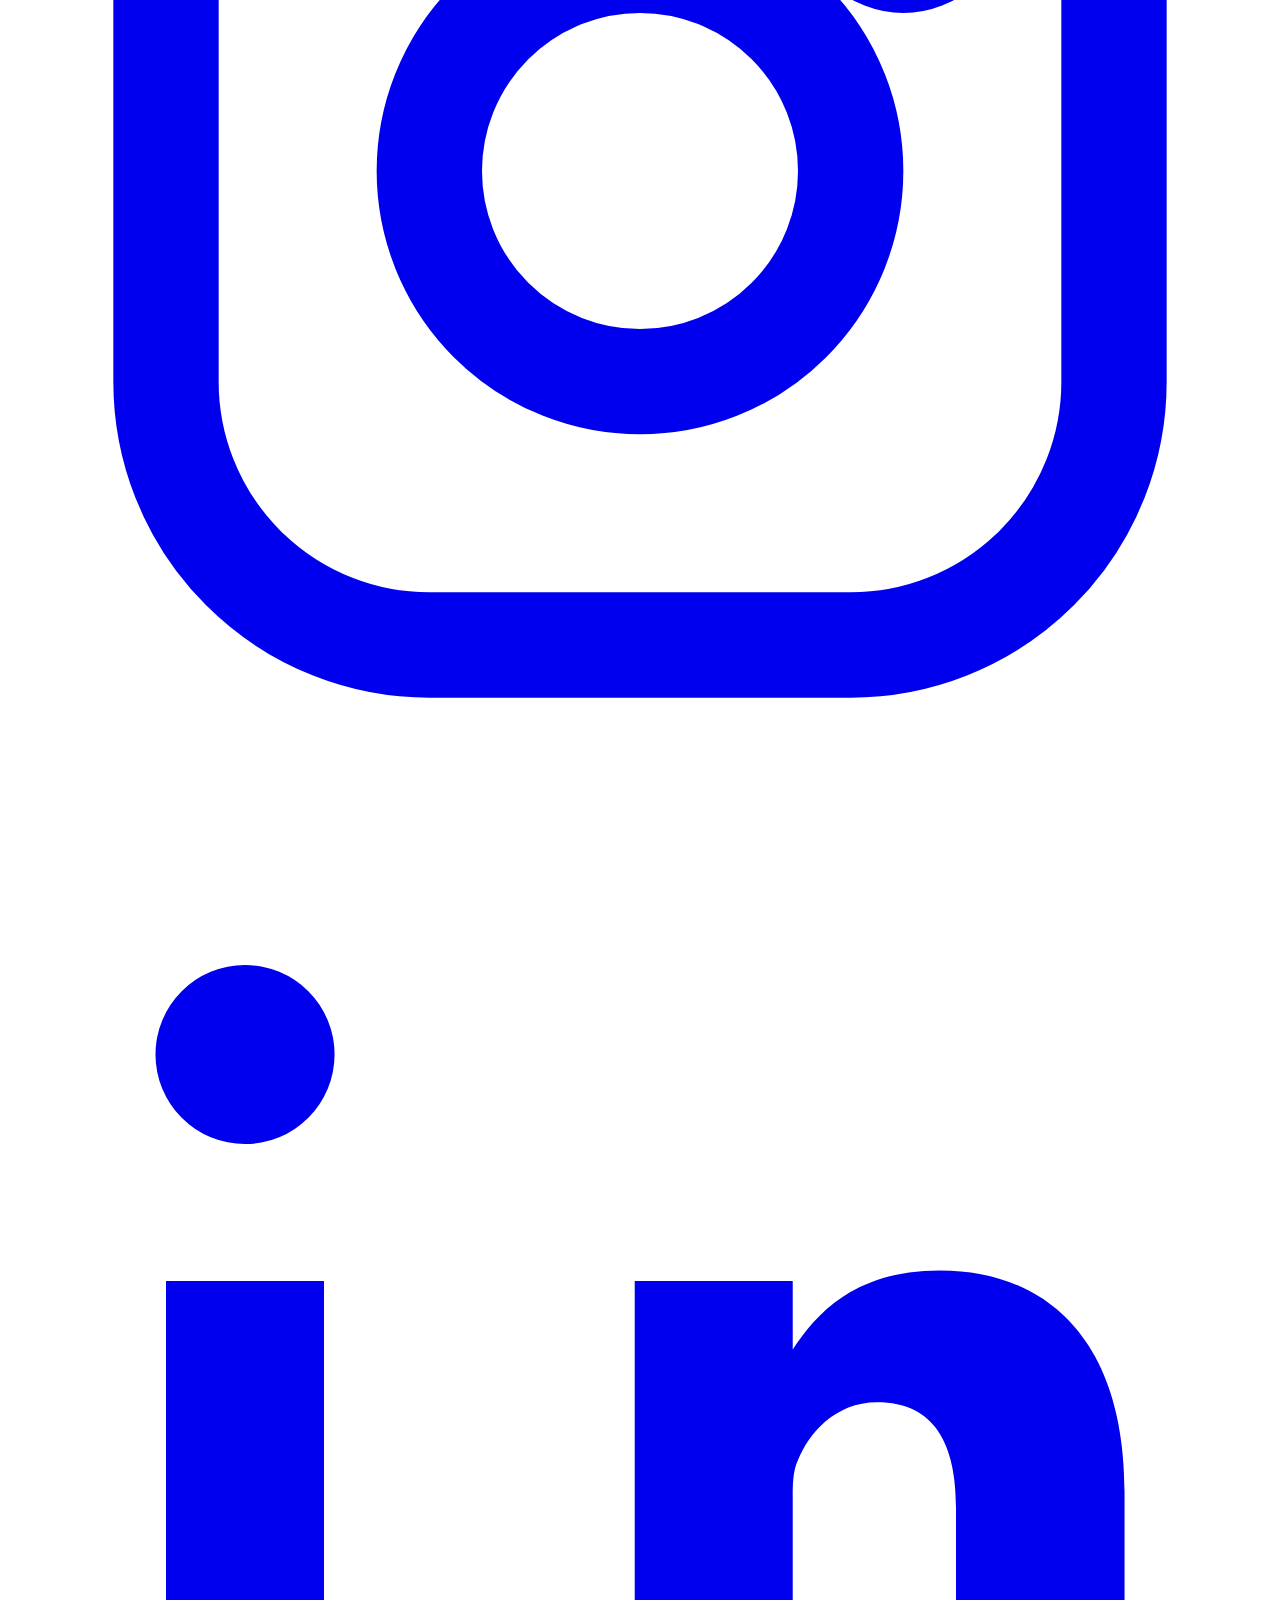
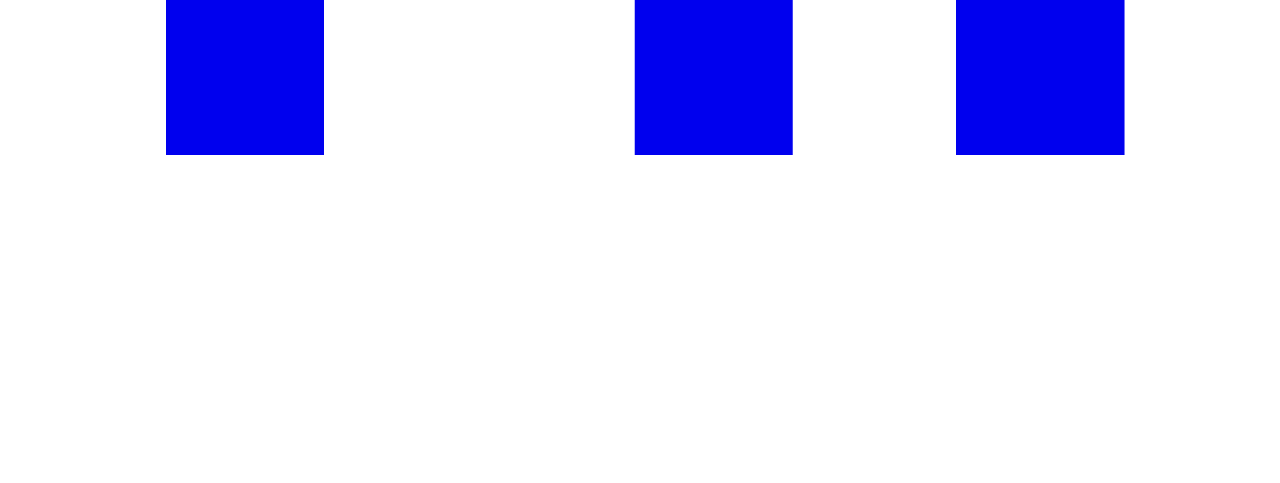
==== commit ec5ed6d2: "Update index.html" ====
--- a/index.html
+++ b/index.html
@@ -8,233 +8,40 @@
 <link rel="preconnect" href="https://fonts.googleapis.com">
 <link rel="preconnect" href="https://fonts.gstatic.com" crossorigin>
 <link href="https://fonts.googleapis.com/css2?family=Poppins:ital,wght@0,300;0,400;0,500;0,600;0,700;1,400&display=swap" rel="stylesheet">
-<style>
-  /* ============================================================
-     BRAND TOKENS — matched from the live LIB brand.
-     Change one value here and it cascades through the whole site.
-     ============================================================ */
-  :root{
-    --ink:#1b1b1b;          /* near-black text + dark logo */
-    --ink-deep:#16141c;     /* dark band / footer */
-    --paper:#faf6ef;        /* warm cream background */
-    --paper-2:#ece4d9;      /* greige alt sections */
-    --purple:#5a2be6;       /* primary brand accent */
-    --purple-deep:#4a1fd0;
-    --orange:#f26f1f;       /* secondary / conversion */
-    --orange-deep:#dd5f12;
-    --muted:#46464d;
-    --line:rgba(27,27,27,.14);
-    --radius:16px;
-    --maxw:1180px;
-    --font:"Poppins",system-ui,sans-serif;
-  }
-  *{box-sizing:border-box;margin:0;padding:0}
-  html{scroll-behavior:smooth}
-  body{font-family:var(--font);background:var(--paper);color:var(--ink);line-height:1.55;
-    -webkit-font-smoothing:antialiased;overflow-x:hidden}
-  a{color:inherit;text-decoration:none}
-  img{display:block;max-width:100%}
-  .wrap{max-width:var(--maxw);margin:0 auto;padding:0 28px}
-
-  h1,h2,h3{font-weight:600;line-height:1.08;letter-spacing:-.01em;text-transform:lowercase}
-  .dot{width:11px;height:11px;border-radius:50%;background:var(--purple)}
-  .eyebrow{font-weight:600;font-size:.95rem;color:var(--purple);text-transform:lowercase}
-
-  /* buttons */
-  .btn{display:inline-flex;align-items:center;gap:.5em;font-weight:600;font-size:.95rem;
-    padding:.85em 1.5em;border-radius:100px;transition:.25s ease;cursor:pointer;border:2px solid transparent;white-space:nowrap}
-  .btn-primary{background:var(--purple);color:#fff}
-  .btn-primary:hover{background:var(--purple-deep);transform:translateY(-2px)}
-  .btn-ghost{border-color:var(--ink);color:var(--ink)}
-  .btn-ghost:hover{background:var(--ink);color:var(--paper);transform:translateY(-2px)}
-  .btn-cta{background:var(--orange);color:#fff}
-  .btn-cta:hover{background:var(--orange-deep);transform:translateY(-2px)}
-
-  /* nav */
-  header.nav{position:sticky;top:0;z-index:50;background:rgba(250,246,239,.85);backdrop-filter:blur(12px);border-bottom:1px solid var(--line)}
-  .nav-inner{display:flex;align-items:center;justify-content:space-between;height:76px}
-  .brand img{height:30px}
-  .nav-links{display:flex;align-items:center;gap:30px;font-weight:500;font-size:.96rem}
-  .nav-links a{position:relative;padding:4px 0}
-  .nav-links a::after{content:"";position:absolute;left:0;bottom:-2px;height:2px;width:0;background:var(--purple);transition:width .25s}
-  .nav-links a:hover::after{width:100%}
-  .nav-cta{display:flex;align-items:center;gap:14px}
-  .login{font-weight:500;font-size:.95rem}
-  .hamburger{display:none;flex-direction:column;gap:5px;background:none;border:0;cursor:pointer;padding:8px}
-  .hamburger span{width:24px;height:2px;background:var(--ink);transition:.3s}
-  .mobile-menu{display:none}
-
-  /* hero */
-  .hero{position:relative;padding:70px 0 40px}
-  .hero-grid{display:grid;grid-template-columns:1.02fr .98fr;gap:50px;align-items:center}
-  .hero h1{font-size:clamp(2.4rem,5vw,4.1rem);max-width:13ch}
-  .hero .rule{width:84px;height:3px;background:var(--ink);margin:26px 0}
-  .hero p.lead{font-size:1.12rem;color:var(--muted);max-width:42ch;margin-bottom:34px}
-  .hero-ctas{display:flex;gap:14px;flex-wrap:wrap}
-
-  /* speech-bubble portrait */
-  .bubble{position:relative;border:3px solid var(--purple);border-radius:26px;overflow:hidden;
-    aspect-ratio:1/1.04;background:var(--paper-2);box-shadow:0 30px 70px -34px rgba(90,43,230,.5)}
-  .bubble::after{content:"";position:absolute;left:38px;bottom:-17px;width:30px;height:30px;
-    background:var(--paper);border-left:3px solid var(--purple);border-bottom:3px solid var(--purple);
-    transform:rotate(-45deg);border-bottom-left-radius:6px}
-  .bubble .slide{position:absolute;inset:0;opacity:0;transition:opacity .8s ease}
-  .bubble .slide.on{opacity:1}
-  .bubble .slide img{width:100%;height:100%;object-fit:cover}
-  .bubble .scrim{position:absolute;inset:0;background:linear-gradient(to top,rgba(15,12,25,.85) 0%,rgba(15,12,25,.15) 42%,transparent 65%)}
-  .bubble .cap{position:absolute;left:30px;right:30px;bottom:34px;color:#fff;z-index:2}
-  .bubble .cap h3{font-size:clamp(1.7rem,3vw,2.4rem);color:#fff;line-height:1.02}
-  .bubble .cap .who{margin-top:10px;font-size:.98rem;opacity:.92;text-transform:none}
-
-  /* sections */
-  section{position:relative;z-index:2}
-  .pad{padding:92px 0}
-  .center{text-align:center;max-width:820px;margin:0 auto}
-  .center .dot{margin:0 auto 26px}
-  .center h2{font-size:clamp(2rem,4vw,3.2rem)}
-  .center .purple-line{color:var(--purple)}
-  .center p.body{margin-top:24px;color:var(--muted);font-size:1.12rem;max-width:60ch;margin-left:auto;margin-right:auto}
-  .section-head{max-width:740px}
-  .section-head .dot{margin-bottom:18px}
-  .section-head h2{font-size:clamp(1.9rem,3.6vw,2.8rem)}
-  .section-head p{margin-top:16px;color:var(--muted);font-size:1.08rem;max-width:58ch}
-
-  /* pain card drag row */
-  .drag-hint{display:flex;align-items:center;justify-content:center;gap:10px;margin:34px 0 4px;color:var(--muted);
-    font-size:.82rem;font-weight:600;text-transform:lowercase}
-  .drag-hint svg{width:30px;color:var(--purple)}
-  .drag-row{display:flex;gap:22px;overflow-x:auto;padding:26px 28px 30px;cursor:grab;scrollbar-width:none;scroll-snap-type:x proximity}
-  .drag-row::-webkit-scrollbar{display:none}
-  .drag-row.dragging{cursor:grabbing}
-  .pain-card{flex:0 0 304px;scroll-snap-align:start;background:var(--paper);border:3px solid var(--purple);
-    border-radius:20px;padding:28px;user-select:none;position:relative}
-  .pain-card:nth-child(even){border-color:var(--orange)}
-  .pain-card q{font-size:1.18rem;font-weight:500;line-height:1.35;quotes:none;display:block}
-  .pain-card .who{display:flex;align-items:center;gap:12px;margin-top:22px}
-  .pain-card .who img{width:44px;height:44px;border-radius:50%;object-fit:cover;pointer-events:none}
-  .pain-card .who span{font-weight:600;font-size:.86rem;letter-spacing:.06em;color:var(--purple)}
-  .pain-card:nth-child(even) .who span{color:var(--orange)}
-
-  /* shifts grid */
-  .shifts-grid{display:grid;grid-template-columns:repeat(auto-fit,minmax(184px,1fr));gap:14px;margin-top:48px}
-  .shift{background:var(--paper);border:1px solid var(--line);border-radius:var(--radius);padding:24px 22px;
-    font-size:1.18rem;font-weight:500;line-height:1.2;text-transform:lowercase;transition:.3s;position:relative;overflow:hidden}
-  .shift::before{content:"";position:absolute;left:0;top:0;height:100%;width:5px;background:var(--purple);transform:scaleY(0);transform-origin:bottom;transition:transform .35s}
-  .shift:nth-child(even)::before{background:var(--orange)}
-  .shift:hover{transform:translateY(-4px);box-shadow:0 18px 40px -24px rgba(27,27,27,.4)}
-  .shift:hover::before{transform:scaleY(1)}
-  .shift span{display:block;font-size:.8rem;font-weight:700;color:var(--purple);margin-bottom:10px}
-  .shift:nth-child(even) span{color:var(--orange)}
-
-  /* feature rows */
-  .feature{display:grid;grid-template-columns:1fr 1fr;gap:56px;align-items:center;padding:62px 0}
-  .feature.rev .feature-text{order:2}
-  .feature-media{border-radius:var(--radius);overflow:hidden;box-shadow:0 30px 70px -32px rgba(27,27,27,.45);background:var(--paper-2);aspect-ratio:4/3}
-  .feature-media img{width:100%;height:100%;object-fit:cover}
-  .feature-text .dot{margin-bottom:16px}
-  .feature-text h2{font-size:clamp(1.7rem,3vw,2.5rem)}
-  .feature-text p{color:var(--muted);font-size:1.08rem;margin:18px 0 28px;max-width:50ch}
-  .feature-ctas{display:flex;gap:12px;flex-wrap:wrap}
-
-  /* testimonials */
-  .testi-wrap{background:var(--paper-2)}
-  .testi-grid{columns:3;column-gap:22px;margin-top:48px}
-  .testi{break-inside:avoid;background:var(--paper);border:1px solid var(--line);border-radius:var(--radius);padding:28px;margin-bottom:22px}
-  .testi q{font-size:1.04rem;font-weight:400;line-height:1.5;quotes:'"' '"'}
-  .testi .name{margin-top:18px;font-weight:600;font-size:.98rem}
-  .testi .role{font-size:.86rem;color:var(--muted);margin-top:2px}
-
-  /* partners marquee */
-  .partners{text-align:center}
-  .marquee{overflow:hidden;margin-top:42px;-webkit-mask-image:linear-gradient(90deg,transparent,#000 12%,#000 88%,transparent);mask-image:linear-gradient(90deg,transparent,#000 12%,#000 88%,transparent)}
-  .marquee-track{display:flex;gap:64px;width:max-content;animation:scroll 26s linear infinite;align-items:center}
-  .marquee:hover .marquee-track{animation-play-state:paused}
-  .marquee img{height:48px;width:auto;object-fit:contain;opacity:.65;filter:grayscale(1);transition:.3s}
-  .marquee img:hover{opacity:1;filter:none}
-  @keyframes scroll{to{transform:translateX(-50%)}}
-
-  /* quiz CTA band */
-  .cta-band{background:var(--ink-deep);color:var(--paper);border-radius:30px;margin:0 16px;padding:74px 40px;text-align:center;position:relative;overflow:hidden}
-  .cta-band::after{content:"";position:absolute;width:440px;height:440px;border-radius:50%;background:radial-gradient(circle,rgba(90,43,230,.55),transparent 70%);top:-200px;right:-120px}
-  .cta-band::before{content:"";position:absolute;width:320px;height:320px;border-radius:50%;background:radial-gradient(circle,rgba(242,111,31,.4),transparent 70%);bottom:-180px;left:-100px}
-  .cta-band .inner{position:relative;z-index:2}
-  .cta-band .dot{margin:0 auto 22px;background:var(--orange)}
-  .cta-band h2{font-size:clamp(2rem,3.6vw,3rem);max-width:18ch;margin:0 auto 16px}
-  .cta-band p{color:rgba(250,246,239,.78);max-width:50ch;margin:0 auto 30px;font-size:1.08rem}
-
-  /* footer */
-  footer{background:var(--ink-deep);color:var(--paper);padding:76px 0 36px;margin-top:30px}
-  .foot-grid{display:grid;grid-template-columns:1.4fr 1fr 1.4fr;gap:48px}
-  footer .brand img{height:36px;margin-bottom:18px}
-  footer .tag{color:rgba(250,246,239,.72);max-width:34ch;font-size:.98rem}
-  .foot-nav{display:flex;flex-direction:column;gap:12px;font-size:.96rem}
-  .foot-nav a:hover{color:var(--purple)}
-  .foot-news label{font-weight:600;display:block;margin-bottom:6px}
-  .foot-news p{color:rgba(250,246,239,.62);font-size:.9rem;margin-bottom:16px}
-  .news-form{display:flex;gap:8px;flex-wrap:wrap}
-  .news-form input[type=email]{flex:1;min-width:180px;padding:.85em 1em;border-radius:100px;border:1px solid rgba(250,246,239,.25);background:rgba(250,246,239,.06);color:var(--paper);font-size:.95rem;font-family:var(--font)}
-  .news-form input::placeholder{color:rgba(250,246,239,.5)}
-  .hp{position:absolute;left:-9999px}
-  .foot-bottom{display:flex;justify-content:space-between;align-items:center;flex-wrap:wrap;gap:16px;
-    margin-top:54px;padding-top:24px;border-top:1px solid rgba(250,246,239,.14);font-size:.86rem;color:rgba(250,246,239,.6)}
-  .socials{display:flex;gap:16px}
-  .socials a{width:36px;height:36px;border:1px solid rgba(250,246,239,.25);border-radius:50%;display:grid;place-items:center;transition:.25s}
-  .socials a:hover{background:var(--purple);border-color:var(--purple)}
-  .socials svg{width:16px;height:16px}
-
-  /* reveal */
-  .reveal{opacity:0;transform:translateY(24px);transition:opacity .7s ease,transform .7s ease}
-  .reveal.in{opacity:1;transform:none}
-
-  @media(max-width:900px){
-    .nav-links,.login{display:none}
-    .hamburger{display:flex}
-    .hero-grid{grid-template-columns:1fr;gap:36px}
-    .feature{grid-template-columns:1fr;gap:30px;padding:44px 0}
-    .feature.rev .feature-text{order:0}
-    .testi-grid{columns:1}
-    .foot-grid{grid-template-columns:1fr}
-    .pad{padding:64px 0}
-    .mobile-menu.open{display:flex;flex-direction:column;padding:14px 28px 24px;border-top:1px solid var(--line);background:var(--paper)}
-    .mobile-menu a{padding:12px 0;border-bottom:1px solid var(--line);font-weight:500}
-  }
-  @media(max-width:560px){.cta-band{margin:0 6px;border-radius:22px}}
-</style>
+<link rel="stylesheet" href="assets/styles.css">
 </head>
 <body>
 
-<!-- NAV -->
 <header class="nav">
   <div class="wrap nav-inner">
-    <a class="brand" href="https://leadersinbusiness.com.au/">
-      <img src="https://leadersinbusiness.com.au/wp-content/uploads/2023/06/logo.svg" alt="Leaders in Business">
-    </a>
+    <a class="brand" href="index.html"><img src="https://leadersinbusiness.com.au/wp-content/uploads/2023/06/logo.svg" alt="Leaders in Business"></a>
     <nav class="nav-links">
-      <a href="https://leadersinbusiness.com.au/our-program/">Our Program</a>
-      <a href="https://leadersinbusiness.com.au/pricing/">Pricing</a>
-      <a href="https://leadersinbusiness.com.au/get-started/">Get Started</a>
-      <a href="https://leadersinbusiness.com.au/resources/">Resources</a>
-      <a href="https://leadersinbusiness.com.au/about/">About</a>
+      <a href="our-program.html">Our Program</a>
+      <a href="pricing.html">Pricing</a>
+      <div class="has-drop"><span>Get Started &#9662;</span>
+        <div class="drop">
+          <a href="https://marketing.leadersinbusiness.com.au/book-a-call">Book a Call</a>
+          <a href="get-started.html#level-1">Level 1 Training</a>
+          <a href="get-started.html#level-2">Level 2 Training</a>
+          <a href="https://advisoryreadinessquiz.scoreapp.com/">Advisory Readiness Quiz</a>
+        </div>
+      </div>
+      <a href="resources.html">Resources</a>
+      <a href="about.html">About</a>
     </nav>
     <div class="nav-cta">
       <a class="login" href="https://platform.leadersinbusiness.com.au/">Login</a>
-      <a class="btn btn-ghost" href="https://leadersinbusiness.com.au/contact-us/">Contact Us</a>
-      <button class="hamburger" aria-label="Menu" onclick="document.getElementById('mm').classList.toggle('open')">
-        <span></span><span></span><span></span>
-      </button>
+      <a class="btn btn-ghost" href="contact.html">Contact Us</a>
+      <button class="hamburger" aria-label="Menu" onclick="toggleMenu()"><span></span><span></span><span></span></button>
     </div>
   </div>
   <div class="mobile-menu" id="mm">
-    <a href="https://leadersinbusiness.com.au/our-program/">Our Program</a>
-    <a href="https://leadersinbusiness.com.au/pricing/">Pricing</a>
-    <a href="https://leadersinbusiness.com.au/get-started/">Get Started</a>
-    <a href="https://leadersinbusiness.com.au/resources/">Resources</a>
-    <a href="https://leadersinbusiness.com.au/about/">About</a>
-    <a href="https://platform.leadersinbusiness.com.au/">Login</a>
+    <a href="our-program.html">Our Program</a><a href="pricing.html">Pricing</a><a href="get-started.html">Get Started</a>
+    <a href="resources.html">Resources</a><a href="about.html">About</a>
+    <a href="https://platform.leadersinbusiness.com.au/">Login</a><a href="contact.html">Contact Us</a>
   </div>
 </header>
 
-<!-- HERO -->
 <section class="hero">
   <div class="wrap hero-grid">
     <div class="hero-text">
@@ -242,35 +49,23 @@
       <div class="rule reveal"></div>
       <p class="lead reveal">Without structure, advisory stays informal — hard to price, hard to repeat, impossible to embed. Leaders in Business gives your whole firm one consistent model.</p>
       <div class="hero-ctas reveal">
-        <a class="btn btn-primary" href="https://leadersinbusiness.com.au/our-program/">see how the model works</a>
+        <a class="btn btn-primary" href="our-program.html">see how the model works</a>
         <a class="btn btn-ghost" href="https://advisoryreadinessquiz.scoreapp.com/">check advisory readiness</a>
       </div>
     </div>
     <div class="hero-art reveal">
       <div class="bubble" id="bubble">
-        <div class="slide on">
-          <img src="https://leadersinbusiness.com.au/wp-content/uploads/2026/02/LIB_Game-Changer_Tim_accountant-copy.webp" alt="Game changer">
-        </div>
-        <div class="slide">
-          <img src="https://leadersinbusiness.com.au/wp-content/uploads/2026/02/LIB_Game-Changer_Carissa_Accountant-copyB.webp" alt="Game changer">
-        </div>
-        <div class="slide">
-          <img src="https://leadersinbusiness.com.au/wp-content/uploads/2026/02/LIB_Game-Changer_Sonia_accountant-copy.webp" alt="Game changer">
-        </div>
-        <div class="slide">
-          <img src="https://leadersinbusiness.com.au/wp-content/uploads/2026/02/LIB_Game-Changer_Simon_accountant-copy.webp" alt="Game changer">
-        </div>
+        <div class="slide on"><img src="https://leadersinbusiness.com.au/wp-content/uploads/2026/02/LIB_Game-Changer_Tim_accountant-copy.webp" alt="Game changer"></div>
+        <div class="slide"><img src="https://leadersinbusiness.com.au/wp-content/uploads/2026/02/LIB_Game-Changer_Carissa_Accountant-copyB.webp" alt="Game changer"></div>
+        <div class="slide"><img src="https://leadersinbusiness.com.au/wp-content/uploads/2026/02/LIB_Game-Changer_Sonia_accountant-copy.webp" alt="Game changer"></div>
+        <div class="slide"><img src="https://leadersinbusiness.com.au/wp-content/uploads/2026/02/LIB_Game-Changer_Simon_accountant-copy.webp" alt="Game changer"></div>
         <div class="scrim"></div>
-        <div class="cap">
-          <h3>an absolute game-changer</h3>
-          <div class="who" id="bubbleWho">Tim</div>
-        </div>
-      </div>
-    </div>
-  </div>
-</section>
-
-<!-- ADVISORY WITHOUT OVERWHELM -->
+        <div class="cap"><h3>an absolute game-changer</h3><div class="who" id="bubbleWho" data-names="Tim|Carissa|Sonia|Simon">Tim</div></div>
+      </div>
+    </div>
+  </div>
+</section>
+
 <section class="pad">
   <div class="wrap">
     <div class="center reveal">
@@ -278,10 +73,7 @@
       <h2>advisory without overwhelm?<br><span class="purple-line">get up and running fast</span></h2>
       <p class="body">Without structure, advisory stays informal, hard to price, hard to repeat and impossible to embed. Leaders in Business gives firms the Strategic Advisory Model, so advisory becomes consistent across your whole firm.</p>
     </div>
-    <div class="drag-hint reveal">
-      <svg viewBox="0 0 60 20" fill="none" stroke="currentColor" stroke-width="2"><path d="M8 10h44M8 10l6-5M8 10l6 5M52 10l-6-5M52 10l-6 5"/></svg>
-      scroll &amp; drag
-    </div>
+    <div class="drag-hint reveal"><svg viewBox="0 0 60 20" fill="none" stroke="currentColor" stroke-width="2"><path d="M8 10h44M8 10l6-5M8 10l6 5M52 10l-6-5M52 10l-6 5"/></svg>scroll &amp; drag</div>
     <div class="drag-row" id="dragRow">
       <div class="pain-card"><q>Most of our advisory process lives in my head as the partner.</q><div class="who"><img src="https://leadersinbusiness.com.au/wp-content/uploads/2023/07/Mark.jpg" alt=""><span>MARK</span></div></div>
       <div class="pain-card"><q>I know advisory is valuable for my client — I just struggle to explain why.</q><div class="who"><img src="https://leadersinbusiness.com.au/wp-content/uploads/2023/07/Jen1.jpg" alt=""><span>JEN</span></div></div>
@@ -294,13 +86,9 @@
   </div>
 </section>
 
-<!-- SHIFTS -->
-<section class="pad" style="background:var(--paper-2)">
-  <div class="wrap">
-    <div class="section-head reveal">
-      <div class="dot"></div>
-      <h2>what changes when advisory runs on the strategic advisory model</h2>
-    </div>
+<section class="pad alt">
+  <div class="wrap">
+    <div class="section-head reveal"><div class="dot"></div><h2>what changes when advisory runs on the strategic advisory model</h2></div>
     <div class="shifts-grid">
       <div class="shift reveal"><span>01</span>stop relying on instinct</div>
       <div class="shift reveal"><span>02</span>turn insight into action for your clients</div>
@@ -316,56 +104,34 @@
   </div>
 </section>
 
-<!-- FEATURES -->
 <section class="wrap">
   <div class="feature">
     <div class="feature-media reveal"><img src="https://leadersinbusiness.com.au/wp-content/uploads/2025/05/photo-3.png" alt="The Advisory Workspace"></div>
-    <div class="feature-text reveal">
-      <div class="dot"></div>
-      <h2>the workspace behind every conversation</h2>
+    <div class="feature-text reveal"><div class="dot"></div><h2>the workspace behind every conversation</h2>
       <p>The Advisory Workspace is where firms deliver the Strategic Advisory Model — guiding advisory before, during and after every client meeting, from diagnostics and planning through to actions and accountability.</p>
-      <div class="feature-ctas">
-        <a class="btn btn-primary" href="https://leadersinbusiness.com.au/our-program/">see the model</a>
-        <a class="btn btn-ghost" href="https://marketing.leadersinbusiness.com.au/book-a-call">book a call</a>
-      </div>
-    </div>
-  </div>
-
+      <div class="feature-ctas"><a class="btn btn-primary" href="our-program.html">see the model</a><a class="btn btn-ghost" href="https://marketing.leadersinbusiness.com.au/book-a-call">book a call</a></div>
+    </div>
+  </div>
   <div class="feature rev">
-    <div class="feature-text reveal">
-      <div class="dot"></div>
-      <h2>training that gets you delivering fast</h2>
+    <div class="feature-text reveal"><div class="dot"></div><h2>training that gets you delivering fast</h2>
       <p>Advisory Certification Training helps accountants build the confidence and capability to deliver the Strategic Advisory Model in real client conversations.</p>
-      <div class="feature-ctas">
-        <a class="btn btn-primary" href="https://leadersinbusiness.com.au/pricing/">view training options</a>
-        <a class="btn btn-ghost" href="https://marketing.leadersinbusiness.com.au/book-a-call">book a call</a>
-      </div>
+      <div class="feature-ctas"><a class="btn btn-primary" href="pricing.html">view training options</a><a class="btn btn-ghost" href="https://marketing.leadersinbusiness.com.au/book-a-call">book a call</a></div>
     </div>
     <div class="feature-media reveal"><img src="https://leadersinbusiness.com.au/wp-content/uploads/2025/05/photo-2.png" alt="Advisory training"></div>
   </div>
-
   <div class="feature">
     <div class="feature-media reveal"><img src="https://leadersinbusiness.com.au/wp-content/uploads/2025/05/photo-1.png" alt="Advisory at scale"></div>
-    <div class="feature-text reveal">
-      <div class="dot"></div>
-      <h2>advisory designed to scale across your firm</h2>
+    <div class="feature-text reveal"><div class="dot"></div><h2>advisory designed to scale across your firm</h2>
       <p>Advisory that can be shared, delegated and delivered across your team — without losing consistency, confidence or quality.</p>
-      <div class="feature-ctas">
-        <a class="btn btn-primary" href="https://leadersinbusiness.com.au/our-program/">see the model</a>
-        <a class="btn btn-ghost" href="https://marketing.leadersinbusiness.com.au/book-a-call">book a call</a>
-      </div>
-    </div>
-  </div>
-</section>
-
-<!-- TESTIMONIALS -->
-<section class="testi-wrap pad">
-  <div class="wrap">
-    <div class="center reveal">
-      <div class="dot"></div>
-      <h2>from compliance to confident advisory</h2>
-      <p class="body">What happens when accountants use structure, not instinct, to deliver advisory.</p>
-    </div>
+      <div class="feature-ctas"><a class="btn btn-primary" href="our-program.html">see the model</a><a class="btn btn-ghost" href="https://marketing.leadersinbusiness.com.au/book-a-call">book a call</a></div>
+    </div>
+  </div>
+</section>
+
+<section class="alt pad">
+  <div class="wrap">
+    <div class="center reveal"><div class="dot"></div><h2>from compliance to confident advisory</h2>
+      <p class="body">What happens when accountants use structure, not instinct, to deliver advisory.</p></div>
     <div class="testi-grid">
       <div class="testi reveal"><q>I've been advising clients for 30 years, but doing it better is a big driver for us — to get some satisfaction out of it and take our clients to a better result.</q><div class="name">Peter Knights</div><div class="role">Principal, Knights Norfolk</div></div>
       <div class="testi reveal"><q>Leaders in Business offer the platform, framework and training support for accountants to effectively support their business clients with this important service.</q><div class="name">Stephen McHenry CA</div><div class="role">Founding Partner, McHenry Partners</div></div>
@@ -380,66 +146,55 @@
   </div>
 </section>
 
-<!-- PARTNERS -->
 <section class="pad partners">
-  <div class="wrap center reveal">
-    <div class="dot" style="margin:0 auto 18px"></div>
-    <h2 style="font-size:clamp(1.7rem,3vw,2.5rem)">join australia's leading strategic advisory network</h2>
-  </div>
-  <div class="marquee">
-    <div class="marquee-track">
-      <img src="https://leadersinbusiness.com.au/wp-content/uploads/2025/05/CPAA_Logo_RGB.png" alt="CPA Australia">
-      <img src="https://leadersinbusiness.com.au/wp-content/uploads/2023/10/accountantsdaily-logo-002.png" alt="Accountants Daily">
-      <img src="https://leadersinbusiness.com.au/wp-content/uploads/2023/10/Untitled-design-4-scaled.png" alt="Partner">
-      <img src="https://leadersinbusiness.com.au/wp-content/uploads/2025/05/CPAA_Logo_RGB.png" alt="CPA Australia">
-      <img src="https://leadersinbusiness.com.au/wp-content/uploads/2023/10/accountantsdaily-logo-002.png" alt="Accountants Daily">
-      <img src="https://leadersinbusiness.com.au/wp-content/uploads/2023/10/Untitled-design-4-scaled.png" alt="Partner">
-    </div>
-  </div>
-</section>
-
-<!-- QUIZ CTA -->
+  <div class="wrap center reveal"><div class="dot" style="margin:0 auto 18px"></div><h2 style="font-size:clamp(1.7rem,3vw,2.5rem)">join australia's leading strategic advisory network</h2></div>
+  <div class="marquee"><div class="marquee-track">
+    <img src="https://leadersinbusiness.com.au/wp-content/uploads/2025/05/CPAA_Logo_RGB.png" alt="CPA Australia">
+    <img src="https://leadersinbusiness.com.au/wp-content/uploads/2023/10/accountantsdaily-logo-002.png" alt="Accountants Daily">
+    <img src="https://leadersinbusiness.com.au/wp-content/uploads/2023/10/Untitled-design-4-scaled.png" alt="Partner">
+    <img src="https://leadersinbusiness.com.au/wp-content/uploads/2025/05/CPAA_Logo_RGB.png" alt="CPA Australia">
+    <img src="https://leadersinbusiness.com.au/wp-content/uploads/2023/10/accountantsdaily-logo-002.png" alt="Accountants Daily">
+    <img src="https://leadersinbusiness.com.au/wp-content/uploads/2023/10/Untitled-design-4-scaled.png" alt="Partner">
+  </div></div>
+</section>
+
 <section style="padding:20px 0 70px">
-  <div class="cta-band">
-    <div class="inner">
-      <div class="dot"></div>
-      <h2>get your advisory readiness score</h2>
-      <p>See where structure, clarity and confidence will make the biggest difference in your firm.</p>
-      <a class="btn btn-cta" href="https://advisoryreadinessquiz.scoreapp.com/">complete the quiz</a>
-    </div>
-  </div>
-</section>
-
-<!-- FOOTER -->
+  <div class="cta-band"><div class="inner"><div class="dot"></div><h2>get your advisory readiness score</h2>
+    <p>See where structure, clarity and confidence will make the biggest difference in your firm.</p>
+    <a class="btn btn-cta" href="https://advisoryreadinessquiz.scoreapp.com/">complete the quiz</a></div></div>
+</section>
+
 <footer>
   <div class="wrap">
     <div class="foot-grid">
-      <div class="brand-col">
-        <a class="brand" href="https://leadersinbusiness.com.au/"><img src="https://leadersinbusiness.com.au/wp-content/uploads/2023/06/leaders-in-business-logo-1.svg" alt="Leaders in Business"></a>
+      <div>
+        <a class="brand" href="index.html"><img src="https://leadersinbusiness.com.au/wp-content/uploads/2023/06/leaders-in-business-logo-1.svg" alt="Leaders in Business"></a>
         <p class="tag">A structured advisory program for those who give a damn about small businesses.</p>
       </div>
       <div class="foot-nav">
-        <a href="https://leadersinbusiness.com.au/our-program/">Our Program</a>
-        <a href="https://leadersinbusiness.com.au/pricing/">Pricing</a>
-        <a href="https://leadersinbusiness.com.au/get-started/level-1-training/">Level 1 Training</a>
-        <a href="https://leadersinbusiness.com.au/get-started/level-2-training/">Level 2 Training</a>
-        <a href="https://leadersinbusiness.com.au/about/">About</a>
-        <a href="https://leadersinbusiness.com.au/resources/">Resources</a>
-        <a href="https://leadersinbusiness.com.au/contact-us/">Contact</a>
+        <a href="our-program.html">Our Program</a>
+        <a href="pricing.html">Pricing</a>
+        <a href="get-started.html#level-1">Level 1 Training</a>
+        <a href="get-started.html#level-2">Level 2 Training</a>
+        <a href="about.html">About</a>
+        <a href="resources.html">Resources</a>
+        <a href="contact.html">Contact</a>
+        <a href="privacy.html">Privacy</a>
+        <a href="terms.html">Terms</a>
       </div>
       <div class="foot-news">
-        <label for="email">Free Learning</label>
+        <label>Free Learning</label>
         <p>Practical insights on advisory, strategy and firm leadership — delivered without the noise.</p>
-        <!-- NOTE: wire this to your email tool (Formspree / Netlify Forms / your ESP) before go-live -->
-        <form class="news-form" onsubmit="this.querySelector('input[type=email]').value='Thanks — we will be in touch';return false;">
-          <input type="text" class="hp" name="hp_name" tabindex="-1" autocomplete="off" aria-hidden="true">
-          <input type="email" id="email" placeholder="Your email" required>
+        <form class="news-form" name="newsletter" method="POST" data-netlify="true" netlify-honeypot="bot-field">
+          <input type="hidden" name="form-name" value="newsletter">
+          <p class="hp"><label>Skip<input name="bot-field"></label></p>
+          <input type="email" name="email" placeholder="Your email" required>
           <button class="btn btn-cta" type="submit">Submit</button>
         </form>
       </div>
     </div>
     <div class="foot-bottom">
-      <span>© 2026 Leaders in Business</span>
+      <span>&copy; 2026 Leaders in Business</span>
       <div class="socials">
         <a href="https://www.facebook.com/leadersinbusinessau" aria-label="Facebook"><svg viewBox="0 0 24 24" fill="currentColor"><path d="M14 9h3V6h-3c-2 0-3 1-3 3v2H9v3h2v7h3v-7h2.5l.5-3H14v-1.5c0-.6.3-1 1-1z"/></svg></a>
         <a href="https://www.instagram.com/leadersinbusiness" aria-label="Instagram"><svg viewBox="0 0 24 24" fill="none" stroke="currentColor" stroke-width="2"><rect x="3" y="3" width="18" height="18" rx="5"/><circle cx="12" cy="12" r="4"/><circle cx="17" cy="7" r="1" fill="currentColor"/></svg></a>
@@ -448,40 +203,6 @@
     </div>
   </div>
 </footer>
-
-<script>
-  /* rotating speech-bubble portraits */
-  (function(){
-    const slides=document.querySelectorAll('#bubble .slide');
-    const names=['Tim','Carissa','Sonia','Simon'];
-    const who=document.getElementById('bubbleWho');
-    let i=0;
-    setInterval(function(){
-      slides[i].classList.remove('on');
-      i=(i+1)%slides.length;
-      slides[i].classList.add('on');
-      if(who)who.textContent=names[i];
-    },3500);
-  })();
-
-  /* drag-to-scroll pain row */
-  (function(){
-    const row=document.getElementById('dragRow');
-    if(!row)return;
-    let down=false,startX,scroll;
-    row.addEventListener('mousedown',function(e){down=true;row.classList.add('dragging');startX=e.pageX;scroll=row.scrollLeft;});
-    window.addEventListener('mouseup',function(){down=false;row.classList.remove('dragging');});
-    row.addEventListener('mouseleave',function(){down=false;row.classList.remove('dragging');});
-    row.addEventListener('mousemove',function(e){if(!down)return;e.preventDefault();row.scrollLeft=scroll-(e.pageX-startX)*1.4;});
-  })();
-
-  /* scroll reveal */
-  (function(){
-    const io=new IntersectionObserver(function(entries){
-      entries.forEach(function(en){if(en.isIntersecting){en.target.classList.add('in');io.unobserve(en.target);}});
-    },{threshold:.12});
-    document.querySelectorAll('.reveal').forEach(function(el){io.observe(el);});
-  })();
-</script>
+<script src="assets/script.js"></script>
 </body>
 </html>
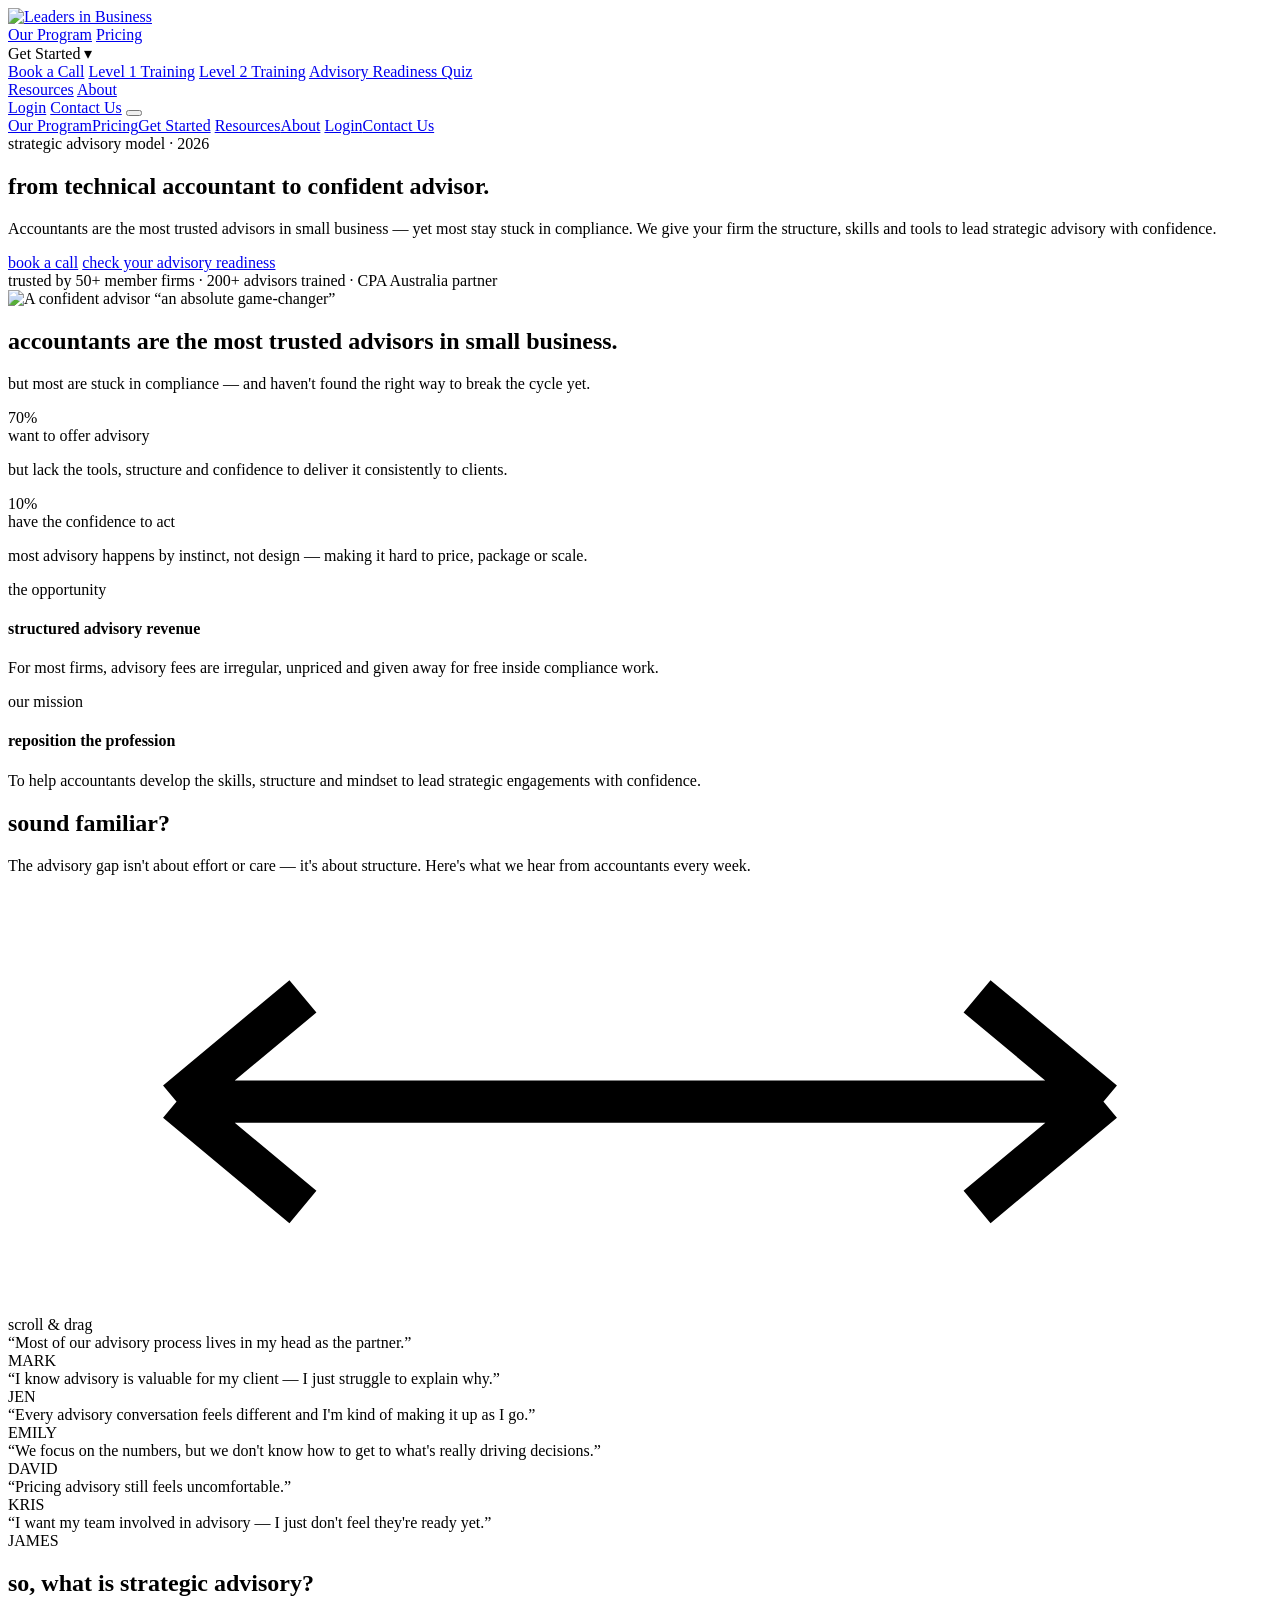
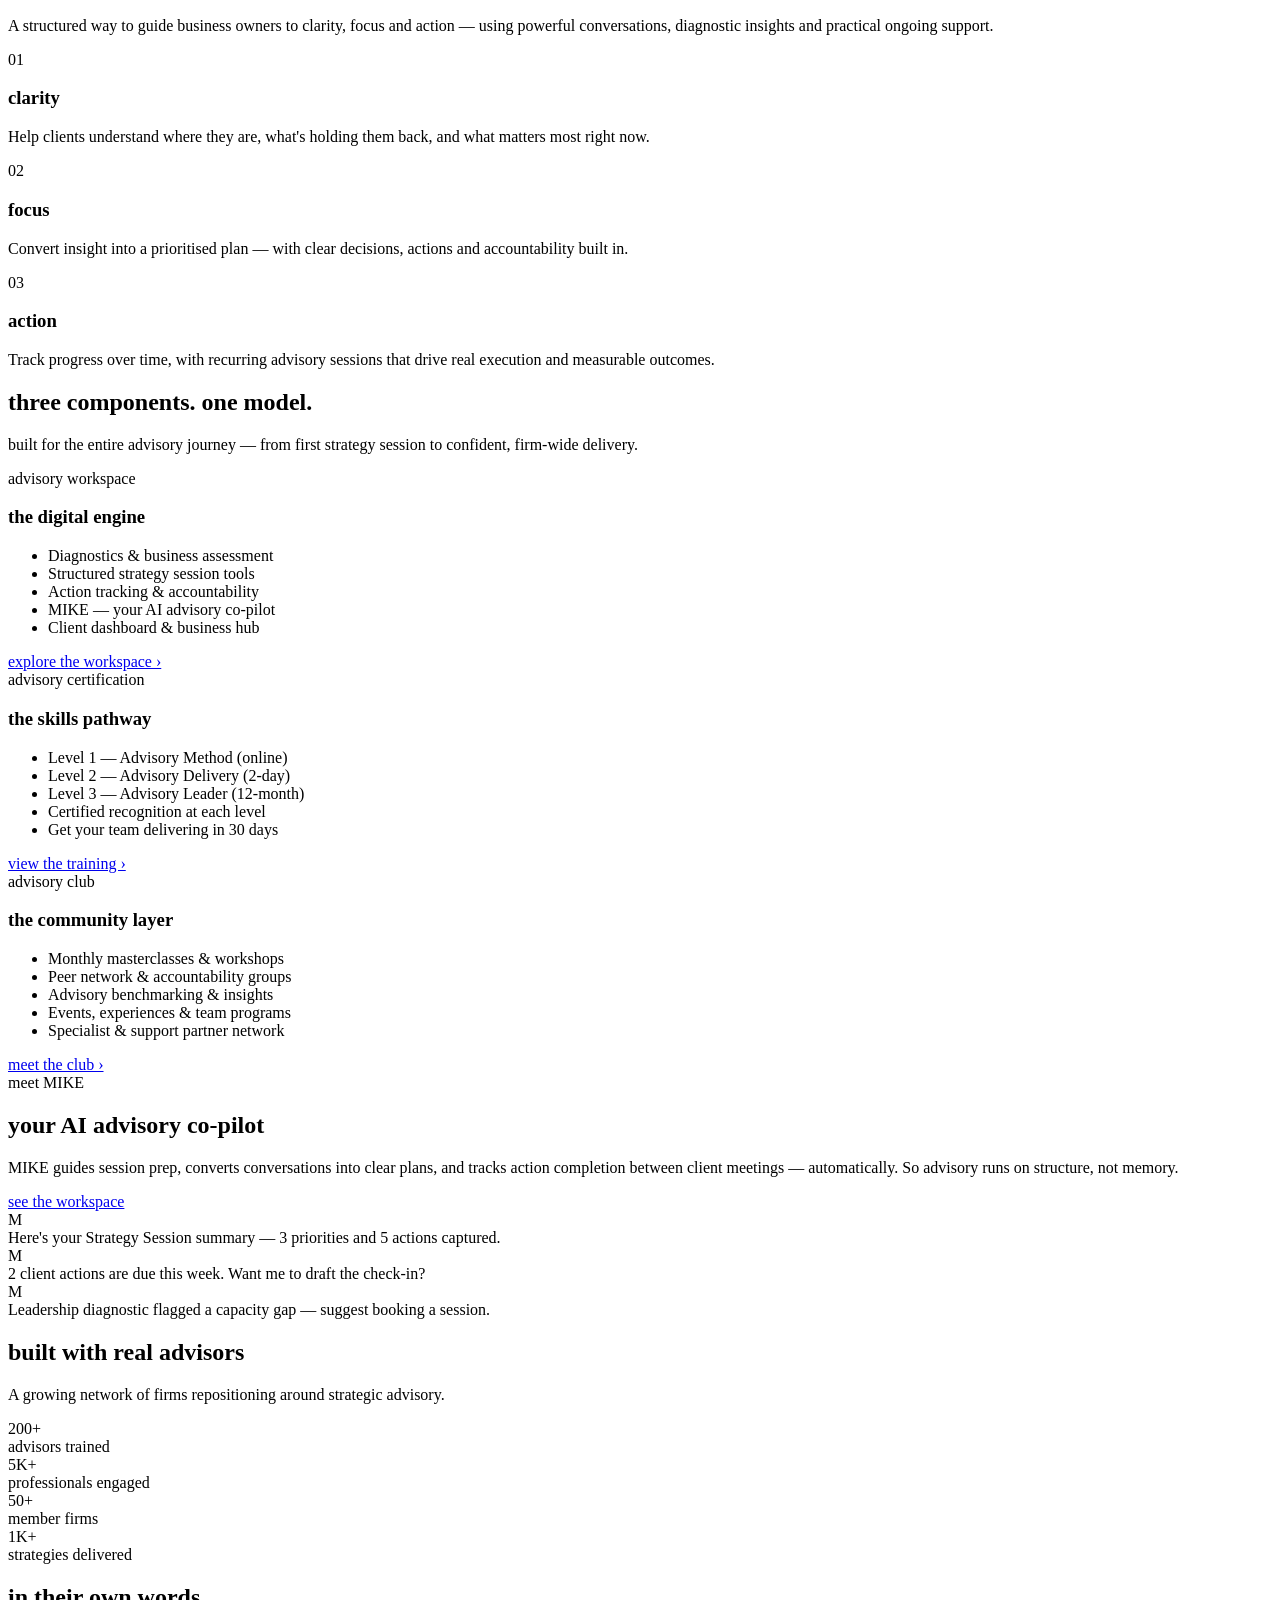
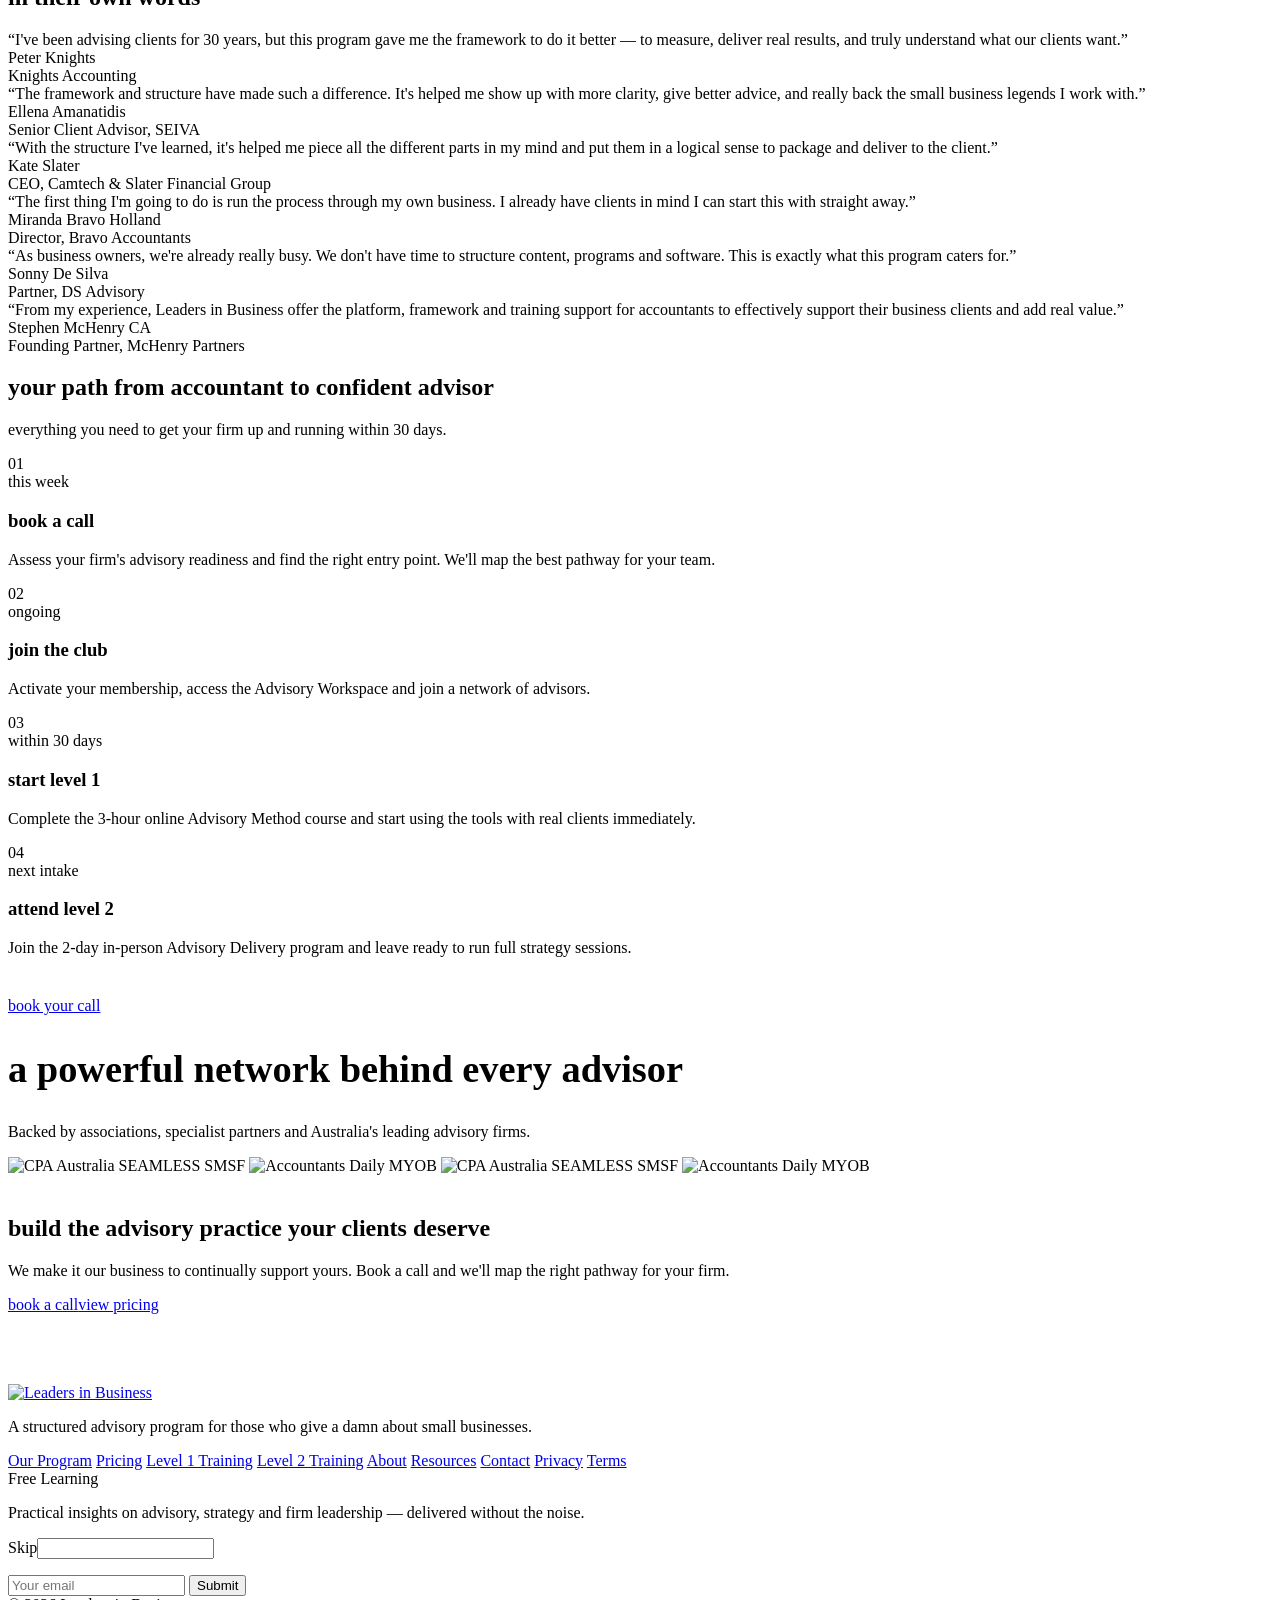
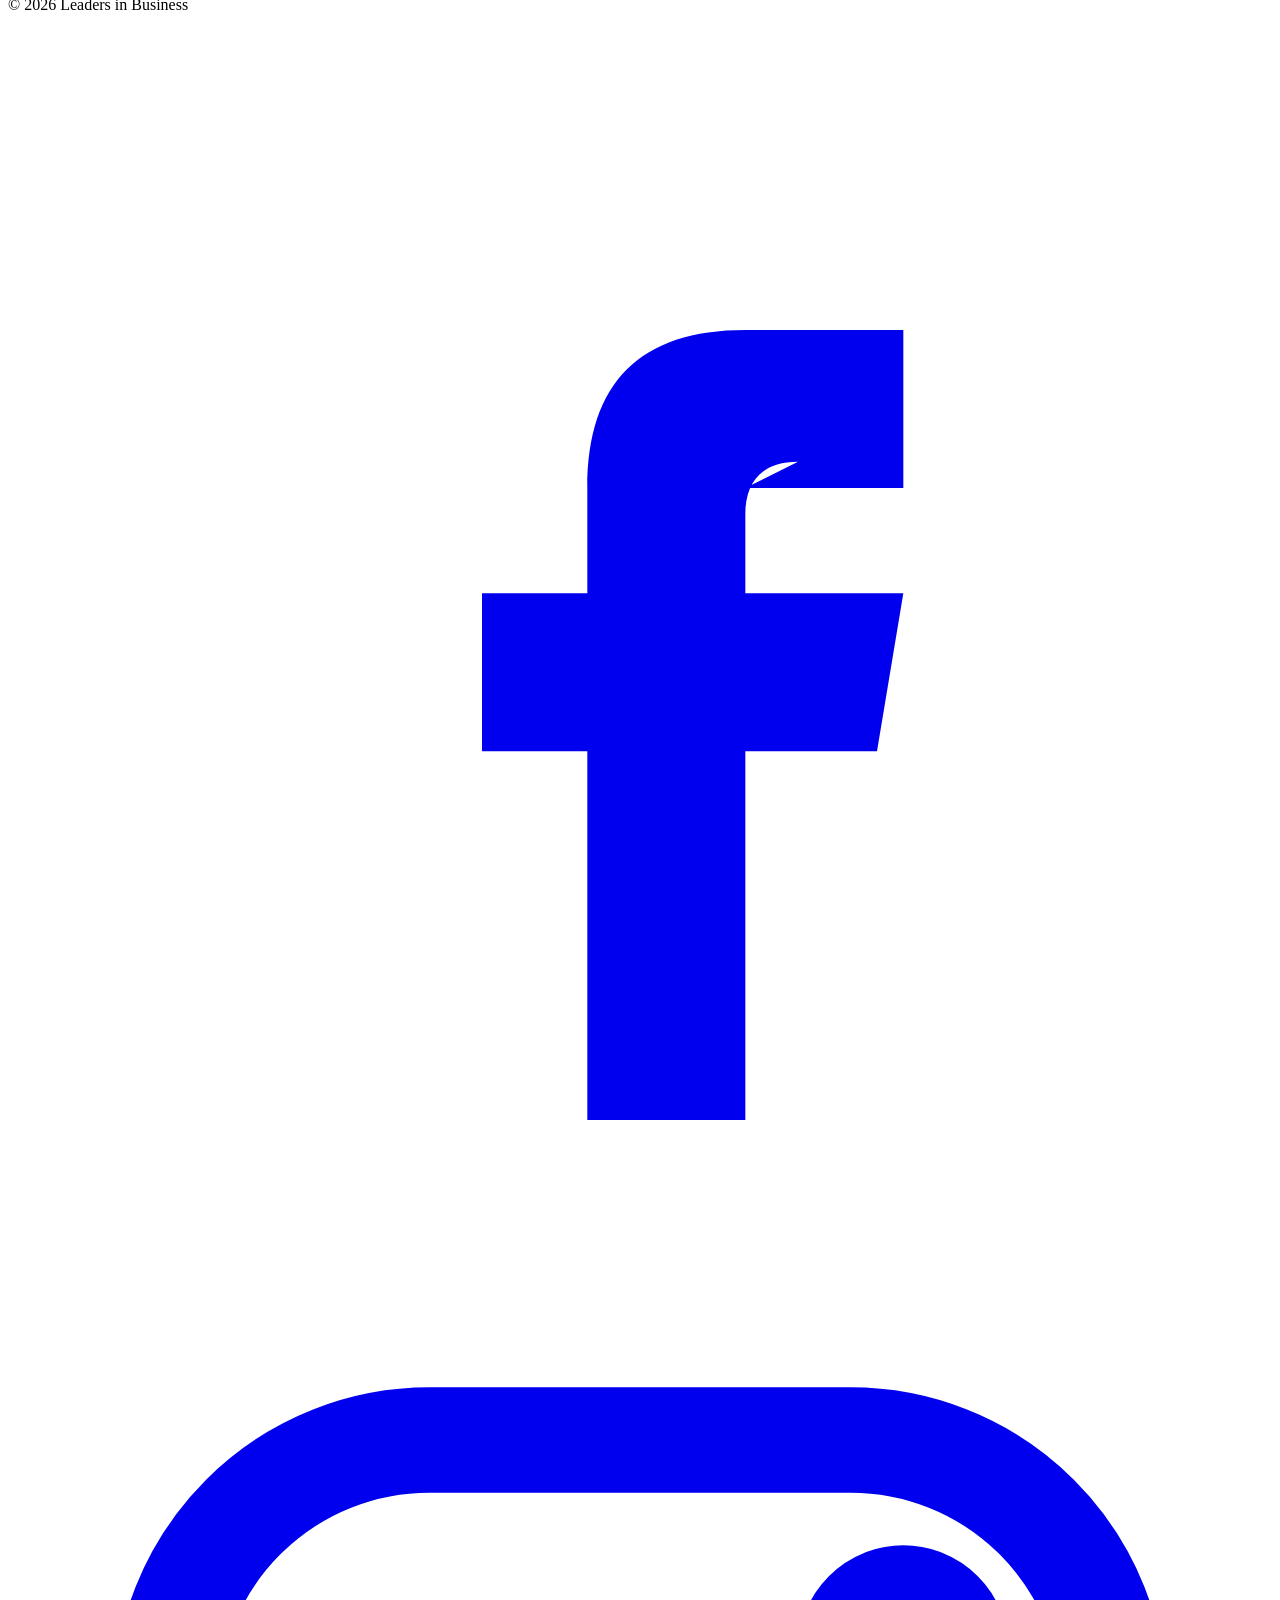
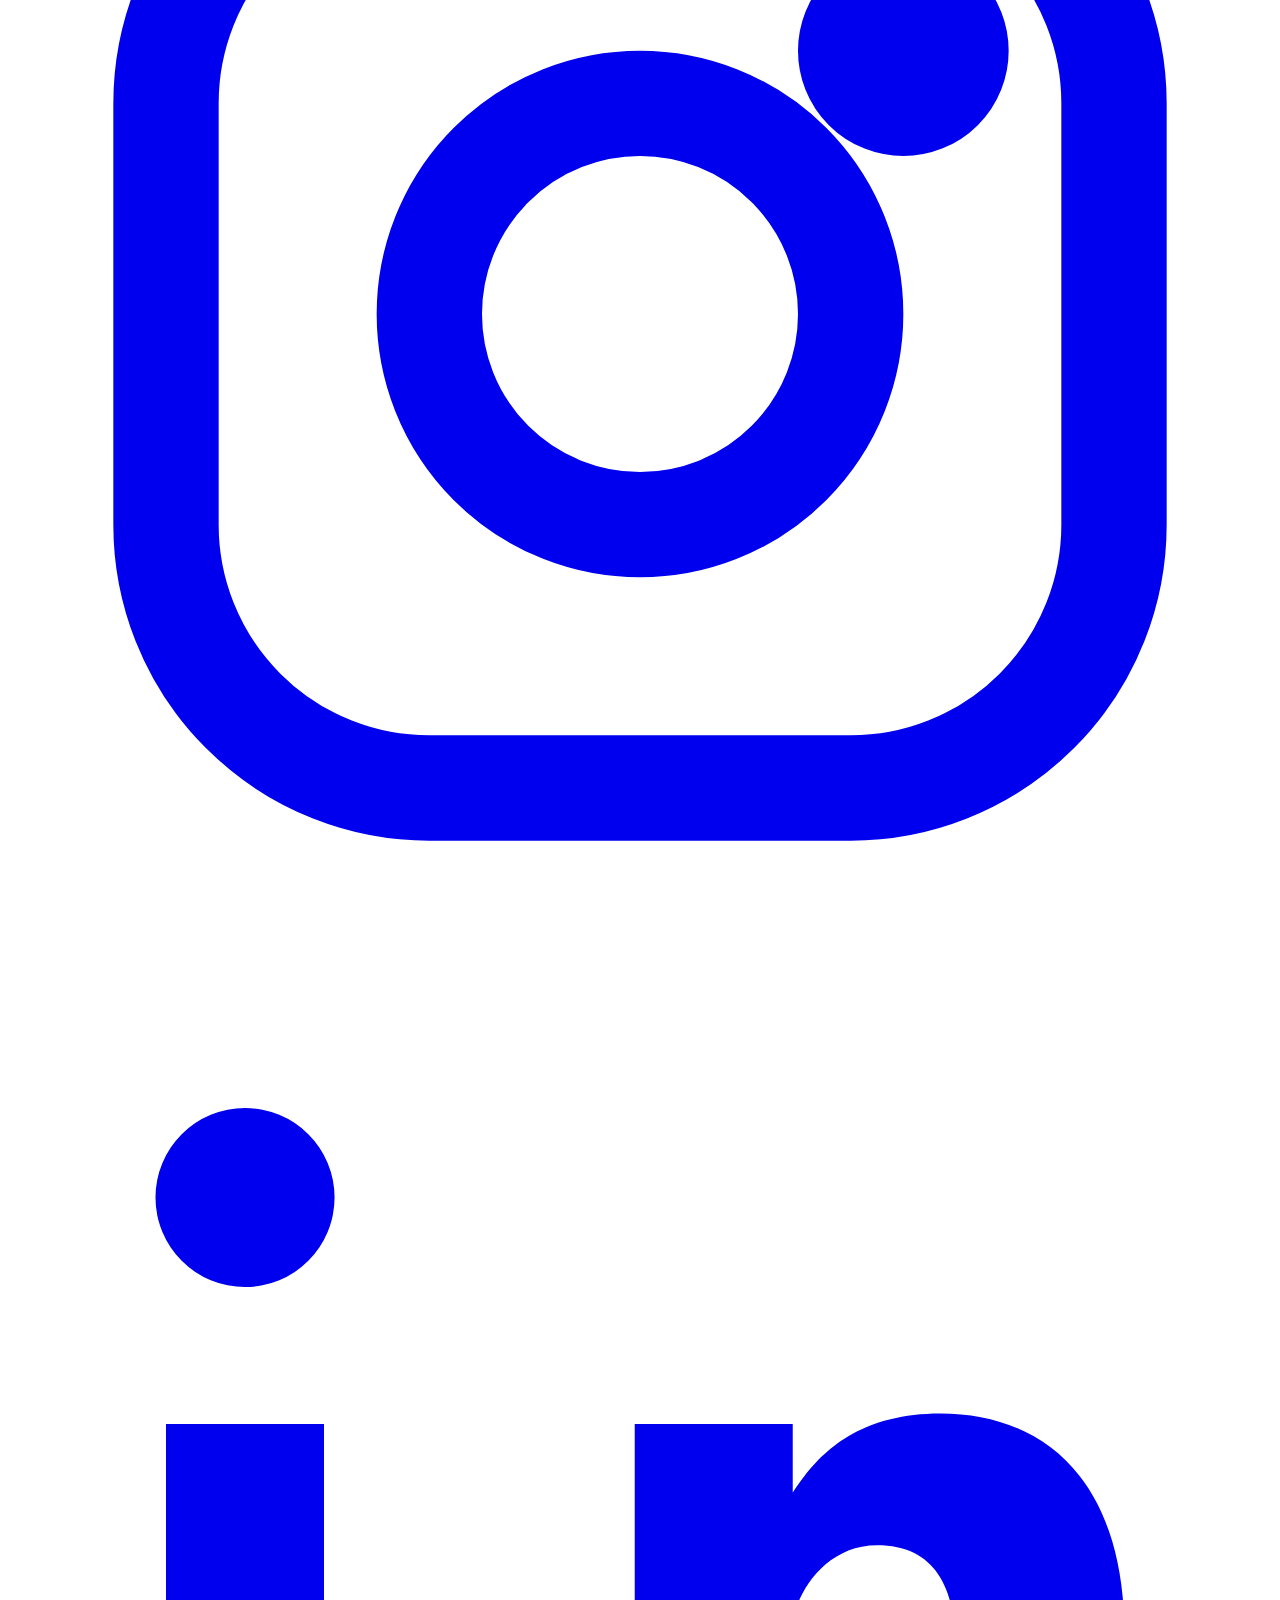
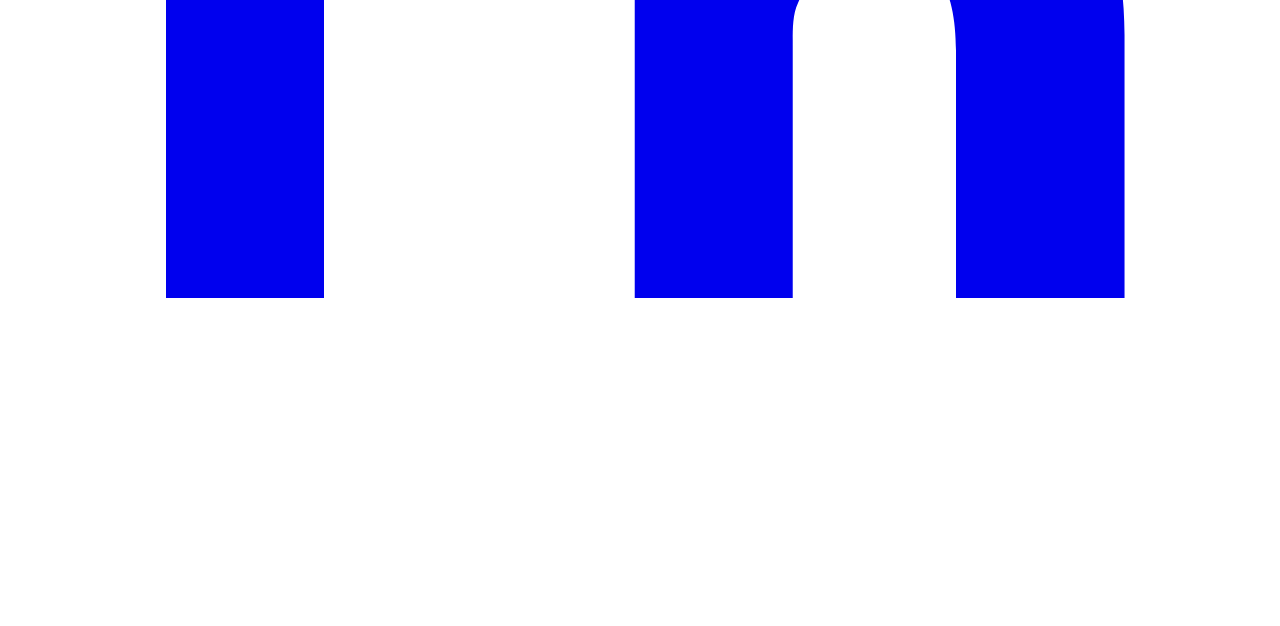
==== commit 212ebc4f: "Update index.html" ====
--- a/index.html
+++ b/index.html
@@ -3,8 +3,8 @@
 <head>
 <meta charset="UTF-8">
 <meta name="viewport" content="width=device-width, initial-scale=1">
-<title>Leaders in Business — Strategic Advisory</title>
-<meta name="description" content="Strategic advisory built for real firms, real clients, real conversations. The Strategic Advisory Model makes advisory consistent across your whole firm.">
+<title>Leaders in Business — From Technical Accountant to Confident Advisor</title>
+<meta name="description" content="Accountants are the most trusted advisors in small business — yet most stay stuck in compliance. Leaders in Business gives your firm the structure, skills and tools to lead strategic advisory with confidence.">
 <link rel="preconnect" href="https://fonts.googleapis.com">
 <link rel="preconnect" href="https://fonts.gstatic.com" crossorigin>
 <link href="https://fonts.googleapis.com/css2?family=Poppins:ital,wght@0,300;0,400;0,500;0,600;0,700;1,400&display=swap" rel="stylesheet">
@@ -42,126 +42,175 @@
   </div>
 </header>
 
+<!-- HERO -->
 <section class="hero">
   <div class="wrap hero-grid">
     <div class="hero-text">
-      <h1 class="reveal">strategic advisory built for real firms, real clients, real conversations.</h1>
+      <div class="eyebrow reveal">strategic advisory model &middot; 2026</div>
+      <h1 class="reveal">from technical accountant to confident advisor.</h1>
       <div class="rule reveal"></div>
-      <p class="lead reveal">Without structure, advisory stays informal — hard to price, hard to repeat, impossible to embed. Leaders in Business gives your whole firm one consistent model.</p>
+      <p class="lead reveal">Accountants are the most trusted advisors in small business — yet most stay stuck in compliance. We give your firm the structure, skills and tools to lead strategic advisory with confidence.</p>
       <div class="hero-ctas reveal">
-        <a class="btn btn-primary" href="our-program.html">see how the model works</a>
-        <a class="btn btn-ghost" href="https://advisoryreadinessquiz.scoreapp.com/">check advisory readiness</a>
-      </div>
+        <a class="btn btn-cta" href="https://marketing.leadersinbusiness.com.au/book-a-call">book a call</a>
+        <a class="btn btn-ghost" href="https://advisoryreadinessquiz.scoreapp.com/">check your advisory readiness</a>
+      </div>
+      <div class="hero-trust reveal">trusted by 50+ member firms &middot; 200+ advisors trained &middot; CPA Australia partner</div>
     </div>
     <div class="hero-art reveal">
-      <div class="bubble" id="bubble">
-        <div class="slide on"><img src="https://leadersinbusiness.com.au/wp-content/uploads/2026/02/LIB_Game-Changer_Tim_accountant-copy.webp" alt="Game changer"></div>
-        <div class="slide"><img src="https://leadersinbusiness.com.au/wp-content/uploads/2026/02/LIB_Game-Changer_Carissa_Accountant-copyB.webp" alt="Game changer"></div>
-        <div class="slide"><img src="https://leadersinbusiness.com.au/wp-content/uploads/2026/02/LIB_Game-Changer_Sonia_accountant-copy.webp" alt="Game changer"></div>
-        <div class="slide"><img src="https://leadersinbusiness.com.au/wp-content/uploads/2026/02/LIB_Game-Changer_Simon_accountant-copy.webp" alt="Game changer"></div>
-        <div class="scrim"></div>
-        <div class="cap"><h3>an absolute game-changer</h3><div class="who" id="bubbleWho" data-names="Tim|Carissa|Sonia|Simon">Tim</div></div>
-      </div>
-    </div>
-  </div>
-</section>
-
+      <div class="duotone hero-duo">
+        <img src="https://leadersinbusiness.com.au/wp-content/uploads/2026/02/LIB_Game-Changer_Sarah-copyB.webp" alt="A confident advisor">
+        <span class="duo-chip">&ldquo;an absolute game-changer&rdquo;</span>
+      </div>
+    </div>
+  </div>
+</section>
+
+<!-- THE PROBLEM -->
+<section class="pad alt">
+  <div class="wrap">
+    <div class="section-head reveal"><div class="dot"></div>
+      <h2>accountants are the most trusted advisors in small business.</h2>
+      <p>but most are stuck in compliance — and haven't found the right way to break the cycle yet.</p>
+    </div>
+    <div class="stats reveal">
+      <div class="stat"><div class="num">70%</div><div class="label">want to offer advisory</div><p>but lack the tools, structure and confidence to deliver it consistently to clients.</p></div>
+      <div class="stat"><div class="num">10%</div><div class="label">have the confidence to act</div><p>most advisory happens by instinct, not design — making it hard to price, package or scale.</p></div>
+      <div class="pblock"><div class="head">the opportunity</div><h4>structured advisory revenue</h4><p>For most firms, advisory fees are irregular, unpriced and given away for free inside compliance work.</p></div>
+      <div class="pblock mission"><div class="head">our mission</div><h4>reposition the profession</h4><p>To help accountants develop the skills, structure and mindset to lead strategic engagements with confidence.</p></div>
+    </div>
+  </div>
+</section>
+
+<!-- SOUND FAMILIAR (drag cards) -->
 <section class="pad">
   <div class="wrap">
-    <div class="center reveal">
-      <div class="dot"></div>
-      <h2>advisory without overwhelm?<br><span class="purple-line">get up and running fast</span></h2>
-      <p class="body">Without structure, advisory stays informal, hard to price, hard to repeat and impossible to embed. Leaders in Business gives firms the Strategic Advisory Model, so advisory becomes consistent across your whole firm.</p>
-    </div>
+    <div class="center reveal"><div class="dot"></div><h2>sound familiar?</h2>
+      <p class="body">The advisory gap isn't about effort or care — it's about structure. Here's what we hear from accountants every week.</p></div>
     <div class="drag-hint reveal"><svg viewBox="0 0 60 20" fill="none" stroke="currentColor" stroke-width="2"><path d="M8 10h44M8 10l6-5M8 10l6 5M52 10l-6-5M52 10l-6 5"/></svg>scroll &amp; drag</div>
     <div class="drag-row" id="dragRow">
       <div class="pain-card"><q>Most of our advisory process lives in my head as the partner.</q><div class="who"><img src="https://leadersinbusiness.com.au/wp-content/uploads/2023/07/Mark.jpg" alt=""><span>MARK</span></div></div>
       <div class="pain-card"><q>I know advisory is valuable for my client — I just struggle to explain why.</q><div class="who"><img src="https://leadersinbusiness.com.au/wp-content/uploads/2023/07/Jen1.jpg" alt=""><span>JEN</span></div></div>
       <div class="pain-card"><q>Every advisory conversation feels different and I'm kind of making it up as I go.</q><div class="who"><img src="https://leadersinbusiness.com.au/wp-content/uploads/2023/07/EmilyWeb-2.jpg" alt=""><span>EMILY</span></div></div>
       <div class="pain-card"><q>We focus on the numbers, but we don't know how to get to what's really driving decisions.</q><div class="who"><img src="https://leadersinbusiness.com.au/wp-content/uploads/2023/07/DavidWeb.jpg" alt=""><span>DAVID</span></div></div>
-      <div class="pain-card"><q>I hold back from asking bigger questions because I don't want to look unprepared.</q><div class="who"><img src="https://leadersinbusiness.com.au/wp-content/uploads/2023/07/Carlos.jpg" alt=""><span>CARLOS</span></div></div>
       <div class="pain-card"><q>Pricing advisory still feels uncomfortable.</q><div class="who"><img src="https://leadersinbusiness.com.au/wp-content/uploads/2023/07/Kris.jpg" alt=""><span>KRIS</span></div></div>
       <div class="pain-card"><q>I want my team involved in advisory — I just don't feel they're ready yet.</q><div class="who"><img src="https://leadersinbusiness.com.au/wp-content/uploads/2023/07/James1.jpg" alt=""><span>JAMES</span></div></div>
     </div>
   </div>
 </section>
 
-<section class="pad alt">
-  <div class="wrap">
-    <div class="section-head reveal"><div class="dot"></div><h2>what changes when advisory runs on the strategic advisory model</h2></div>
-    <div class="shifts-grid">
-      <div class="shift reveal"><span>01</span>stop relying on instinct</div>
-      <div class="shift reveal"><span>02</span>turn insight into action for your clients</div>
-      <div class="shift reveal"><span>03</span>step beyond compliance safely</div>
-      <div class="shift reveal"><span>04</span>run structured sessions with a clear agenda</div>
-      <div class="shift reveal"><span>05</span>enable your whole team</div>
-      <div class="shift reveal"><span>06</span>share capability beyond partners</div>
-      <div class="shift reveal"><span>07</span>price advisory confidently</div>
-      <div class="shift reveal"><span>08</span>build recurring advisory revenue</div>
-      <div class="shift reveal"><span>09</span>make advisory repeatable</div>
-      <div class="shift reveal"><span>10</span>scale with confidence</div>
-    </div>
-  </div>
-</section>
-
+<!-- WHAT IS STRATEGIC ADVISORY -->
+<section class="pad alt">
+  <div class="wrap">
+    <div class="center reveal"><div class="dot"></div><h2>so, what is strategic advisory?</h2>
+      <p class="body">A structured way to guide business owners to clarity, focus and action — using powerful conversations, diagnostic insights and practical ongoing support.</p></div>
+    <div class="cards-3">
+      <div class="icard reveal"><div class="tag">01</div><h3>clarity</h3><p>Help clients understand where they are, what's holding them back, and what matters most right now.</p></div>
+      <div class="icard reveal"><div class="tag">02</div><h3>focus</h3><p>Convert insight into a prioritised plan — with clear decisions, actions and accountability built in.</p></div>
+      <div class="icard reveal"><div class="tag">03</div><h3>action</h3><p>Track progress over time, with recurring advisory sessions that drive real execution and measurable outcomes.</p></div>
+    </div>
+  </div>
+</section>
+
+<!-- THE MODEL -->
+<section class="pad">
+  <div class="wrap">
+    <div class="section-head reveal"><div class="dot"></div><h2>three components. one model.</h2><p>built for the entire advisory journey — from first strategy session to confident, firm-wide delivery.</p></div>
+    <div class="model-grid">
+      <div class="mcard reveal"><span class="bar"></span><div class="kicker">advisory workspace</div><h3>the digital engine</h3>
+        <ul><li>Diagnostics &amp; business assessment</li><li>Structured strategy session tools</li><li>Action tracking &amp; accountability</li><li>MIKE — your AI advisory co-pilot</li><li>Client dashboard &amp; business hub</li></ul>
+        <a class="more" href="our-program.html#workspace">explore the workspace &rsaquo;</a></div>
+      <div class="mcard reveal"><span class="bar"></span><div class="kicker">advisory certification</div><h3>the skills pathway</h3>
+        <ul><li>Level 1 — Advisory Method (online)</li><li>Level 2 — Advisory Delivery (2-day)</li><li>Level 3 — Advisory Leader (12-month)</li><li>Certified recognition at each level</li><li>Get your team delivering in 30 days</li></ul>
+        <a class="more" href="pricing.html">view the training &rsaquo;</a></div>
+      <div class="mcard reveal"><span class="bar"></span><div class="kicker">advisory club</div><h3>the community layer</h3>
+        <ul><li>Monthly masterclasses &amp; workshops</li><li>Peer network &amp; accountability groups</li><li>Advisory benchmarking &amp; insights</li><li>Events, experiences &amp; team programs</li><li>Specialist &amp; support partner network</li></ul>
+        <a class="more" href="our-program.html#club">meet the club &rsaquo;</a></div>
+    </div>
+  </div>
+</section>
+
+<!-- MIKE -->
 <section class="wrap">
-  <div class="feature">
-    <div class="feature-media reveal"><img src="https://leadersinbusiness.com.au/wp-content/uploads/2025/05/photo-3.png" alt="The Advisory Workspace"></div>
-    <div class="feature-text reveal"><div class="dot"></div><h2>the workspace behind every conversation</h2>
-      <p>The Advisory Workspace is where firms deliver the Strategic Advisory Model — guiding advisory before, during and after every client meeting, from diagnostics and planning through to actions and accountability.</p>
-      <div class="feature-ctas"><a class="btn btn-primary" href="our-program.html">see the model</a><a class="btn btn-ghost" href="https://marketing.leadersinbusiness.com.au/book-a-call">book a call</a></div>
-    </div>
-  </div>
-  <div class="feature rev">
-    <div class="feature-text reveal"><div class="dot"></div><h2>training that gets you delivering fast</h2>
-      <p>Advisory Certification Training helps accountants build the confidence and capability to deliver the Strategic Advisory Model in real client conversations.</p>
-      <div class="feature-ctas"><a class="btn btn-primary" href="pricing.html">view training options</a><a class="btn btn-ghost" href="https://marketing.leadersinbusiness.com.au/book-a-call">book a call</a></div>
-    </div>
-    <div class="feature-media reveal"><img src="https://leadersinbusiness.com.au/wp-content/uploads/2025/05/photo-2.png" alt="Advisory training"></div>
-  </div>
-  <div class="feature">
-    <div class="feature-media reveal"><img src="https://leadersinbusiness.com.au/wp-content/uploads/2025/05/photo-1.png" alt="Advisory at scale"></div>
-    <div class="feature-text reveal"><div class="dot"></div><h2>advisory designed to scale across your firm</h2>
-      <p>Advisory that can be shared, delegated and delivered across your team — without losing consistency, confidence or quality.</p>
-      <div class="feature-ctas"><a class="btn btn-primary" href="our-program.html">see the model</a><a class="btn btn-ghost" href="https://marketing.leadersinbusiness.com.au/book-a-call">book a call</a></div>
-    </div>
-  </div>
-</section>
-
-<section class="alt pad">
-  <div class="wrap">
-    <div class="center reveal"><div class="dot"></div><h2>from compliance to confident advisory</h2>
-      <p class="body">What happens when accountants use structure, not instinct, to deliver advisory.</p></div>
+  <div class="mike reveal">
+    <div class="mike-text">
+      <div class="eyebrow">meet MIKE</div>
+      <h2>your AI advisory co-pilot</h2>
+      <p>MIKE guides session prep, converts conversations into clear plans, and tracks action completion between client meetings — automatically. So advisory runs on structure, not memory.</p>
+      <a class="btn btn-cta" href="our-program.html#workspace">see the workspace</a>
+    </div>
+    <div class="mike-art">
+      <div class="mike-chat">
+        <div class="row"><div class="av">M</div><div class="bub">Here's your Strategy Session summary — 3 priorities and 5 actions captured.</div></div>
+        <div class="row"><div class="av">M</div><div class="bub">2 client actions are due this week. Want me to draft the check-in?</div></div>
+        <div class="row"><div class="av">M</div><div class="bub">Leadership diagnostic flagged a capacity gap — suggest booking a session.</div></div>
+      </div>
+    </div>
+  </div>
+</section>
+
+<!-- TRACTION -->
+<section class="pad alt">
+  <div class="wrap">
+    <div class="center reveal"><div class="dot"></div><h2>built with real advisors</h2><p class="body">A growing network of firms repositioning around strategic advisory.</p></div>
+    <div class="stats big reveal">
+      <div class="stat"><div class="num">200+</div><div class="label">advisors trained</div></div>
+      <div class="stat"><div class="num">5K+</div><div class="label">professionals engaged</div></div>
+      <div class="stat"><div class="num">50+</div><div class="label">member firms</div></div>
+      <div class="stat"><div class="num">1K+</div><div class="label">strategies delivered</div></div>
+    </div>
+  </div>
+</section>
+
+<!-- TESTIMONIALS -->
+<section class="pad">
+  <div class="wrap">
+    <div class="center reveal"><div class="dot"></div><h2>in their own words</h2></div>
     <div class="testi-grid">
-      <div class="testi reveal"><q>I've been advising clients for 30 years, but doing it better is a big driver for us — to get some satisfaction out of it and take our clients to a better result.</q><div class="name">Peter Knights</div><div class="role">Principal, Knights Norfolk</div></div>
-      <div class="testi reveal"><q>Leaders in Business offer the platform, framework and training support for accountants to effectively support their business clients with this important service.</q><div class="name">Stephen McHenry CA</div><div class="role">Founding Partner, McHenry Partners</div></div>
+      <div class="testi reveal"><q>I've been advising clients for 30 years, but this program gave me the framework to do it better — to measure, deliver real results, and truly understand what our clients want.</q><div class="name">Peter Knights</div><div class="role">Knights Accounting</div></div>
       <div class="testi reveal"><q>The framework and structure have made such a difference. It's helped me show up with more clarity, give better advice, and really back the small business legends I work with.</q><div class="name">Ellena Amanatidis</div><div class="role">Senior Client Advisor, SEIVA</div></div>
-      <div class="testi reveal"><q>The structure I've learned has helped me piece together all the different pieces in my mind and put them in a logical sense — to package up and deliver to the client.</q><div class="name">Kate Slater</div><div class="role">CEO / Senior Client Manager, Camtech &amp; Slater Financial Group</div></div>
-      <div class="testi reveal"><q>The fact that Brent is giving access to this content is a testament to his desire for small businesses to succeed and develop a competitive advantage.</q><div class="name">Chris Mullins</div><div class="role">Principal, O'Brien Accountants &amp; Advisors</div></div>
-      <div class="testi reveal"><q>As business owners, we're already really busy. We don't have time to think about how to structure content, programs and software. This is exactly what this program caters for.</q><div class="name">Sonny De Silva</div><div class="role">Partner, DS Advisory</div></div>
-      <div class="testi reveal"><q>It's definitely put the structure in so that we can provide clients specific outcomes and specific actions to meet their goals, vision and purpose.</q><div class="name">Liz Shimmin</div><div class="role">CEO, Bluebird Accounting</div></div>
-      <div class="testi reveal"><q>We can have structure around a product — we're actually valuing our services rather than just giving away advice and tools for free.</q><div class="name">Rachel Crowther</div><div class="role">Director, Mintco Business Solutions</div></div>
-      <div class="testi reveal"><q>The first thing I'm going to do is run the process through my own business — there are big parts I hadn't covered. I already have clients in mind I can start with straight away.</q><div class="name">Miranda Bravo Holland</div><div class="role">Director, Bravo Accountants</div></div>
-    </div>
-  </div>
-</section>
-
+      <div class="testi reveal"><q>With the structure I've learned, it's helped me piece all the different parts in my mind and put them in a logical sense to package and deliver to the client.</q><div class="name">Kate Slater</div><div class="role">CEO, Camtech &amp; Slater Financial Group</div></div>
+      <div class="testi reveal"><q>The first thing I'm going to do is run the process through my own business. I already have clients in mind I can start this with straight away.</q><div class="name">Miranda Bravo Holland</div><div class="role">Director, Bravo Accountants</div></div>
+      <div class="testi reveal"><q>As business owners, we're already really busy. We don't have time to structure content, programs and software. This is exactly what this program caters for.</q><div class="name">Sonny De Silva</div><div class="role">Partner, DS Advisory</div></div>
+      <div class="testi reveal"><q>From my experience, Leaders in Business offer the platform, framework and training support for accountants to effectively support their business clients and add real value.</q><div class="name">Stephen McHenry CA</div><div class="role">Founding Partner, McHenry Partners</div></div>
+    </div>
+  </div>
+</section>
+
+<!-- THE JOURNEY -->
+<section class="pad alt">
+  <div class="wrap">
+    <div class="section-head reveal"><div class="dot"></div><h2>your path from accountant to confident advisor</h2><p>everything you need to get your firm up and running within 30 days.</p></div>
+    <div class="journey">
+      <div class="jstep reveal"><div class="num">01</div><span class="when">this week</span><h3>book a call</h3><p>Assess your firm's advisory readiness and find the right entry point. We'll map the best pathway for your team.</p></div>
+      <div class="jstep reveal"><div class="num">02</div><span class="when">ongoing</span><h3>join the club</h3><p>Activate your membership, access the Advisory Workspace and join a network of advisors.</p></div>
+      <div class="jstep reveal"><div class="num">03</div><span class="when">within 30 days</span><h3>start level 1</h3><p>Complete the 3-hour online Advisory Method course and start using the tools with real clients immediately.</p></div>
+      <div class="jstep reveal"><div class="num">04</div><span class="when">next intake</span><h3>attend level 2</h3><p>Join the 2-day in-person Advisory Delivery program and leave ready to run full strategy sessions.</p></div>
+    </div>
+    <div class="center" style="margin-top:40px"><a class="btn btn-cta" href="https://marketing.leadersinbusiness.com.au/book-a-call">book your call</a></div>
+  </div>
+</section>
+
+<!-- PARTNERS -->
 <section class="pad partners">
-  <div class="wrap center reveal"><div class="dot" style="margin:0 auto 18px"></div><h2 style="font-size:clamp(1.7rem,3vw,2.5rem)">join australia's leading strategic advisory network</h2></div>
+  <div class="wrap center reveal"><div class="dot" style="margin:0 auto 18px"></div><h2 style="font-size:clamp(1.7rem,3vw,2.5rem)">a powerful network behind every advisor</h2>
+    <p class="body">Backed by associations, specialist partners and Australia's leading advisory firms.</p></div>
   <div class="marquee"><div class="marquee-track">
     <img src="https://leadersinbusiness.com.au/wp-content/uploads/2025/05/CPAA_Logo_RGB.png" alt="CPA Australia">
+    <span class="pword box">SEAMLESS SMSF</span>
     <img src="https://leadersinbusiness.com.au/wp-content/uploads/2023/10/accountantsdaily-logo-002.png" alt="Accountants Daily">
-    <img src="https://leadersinbusiness.com.au/wp-content/uploads/2023/10/Untitled-design-4-scaled.png" alt="Partner">
+    <span class="pword">MYOB</span>
     <img src="https://leadersinbusiness.com.au/wp-content/uploads/2025/05/CPAA_Logo_RGB.png" alt="CPA Australia">
+    <span class="pword box">SEAMLESS SMSF</span>
     <img src="https://leadersinbusiness.com.au/wp-content/uploads/2023/10/accountantsdaily-logo-002.png" alt="Accountants Daily">
-    <img src="https://leadersinbusiness.com.au/wp-content/uploads/2023/10/Untitled-design-4-scaled.png" alt="Partner">
+    <span class="pword">MYOB</span>
   </div></div>
 </section>
 
+<!-- CLOSING CTA -->
 <section style="padding:20px 0 70px">
-  <div class="cta-band"><div class="inner"><div class="dot"></div><h2>get your advisory readiness score</h2>
-    <p>See where structure, clarity and confidence will make the biggest difference in your firm.</p>
-    <a class="btn btn-cta" href="https://advisoryreadinessquiz.scoreapp.com/">complete the quiz</a></div></div>
+  <div class="cta-band"><div class="inner"><div class="dot"></div><h2>build the advisory practice your clients deserve</h2>
+    <p>We make it our business to continually support yours. Book a call and we'll map the right pathway for your firm.</p>
+    <div class="hero-ctas"><a class="btn btn-cta" href="https://marketing.leadersinbusiness.com.au/book-a-call">book a call</a><a class="btn btn-lite" href="pricing.html">view pricing</a></div></div></div>
 </section>
 
 <footer>
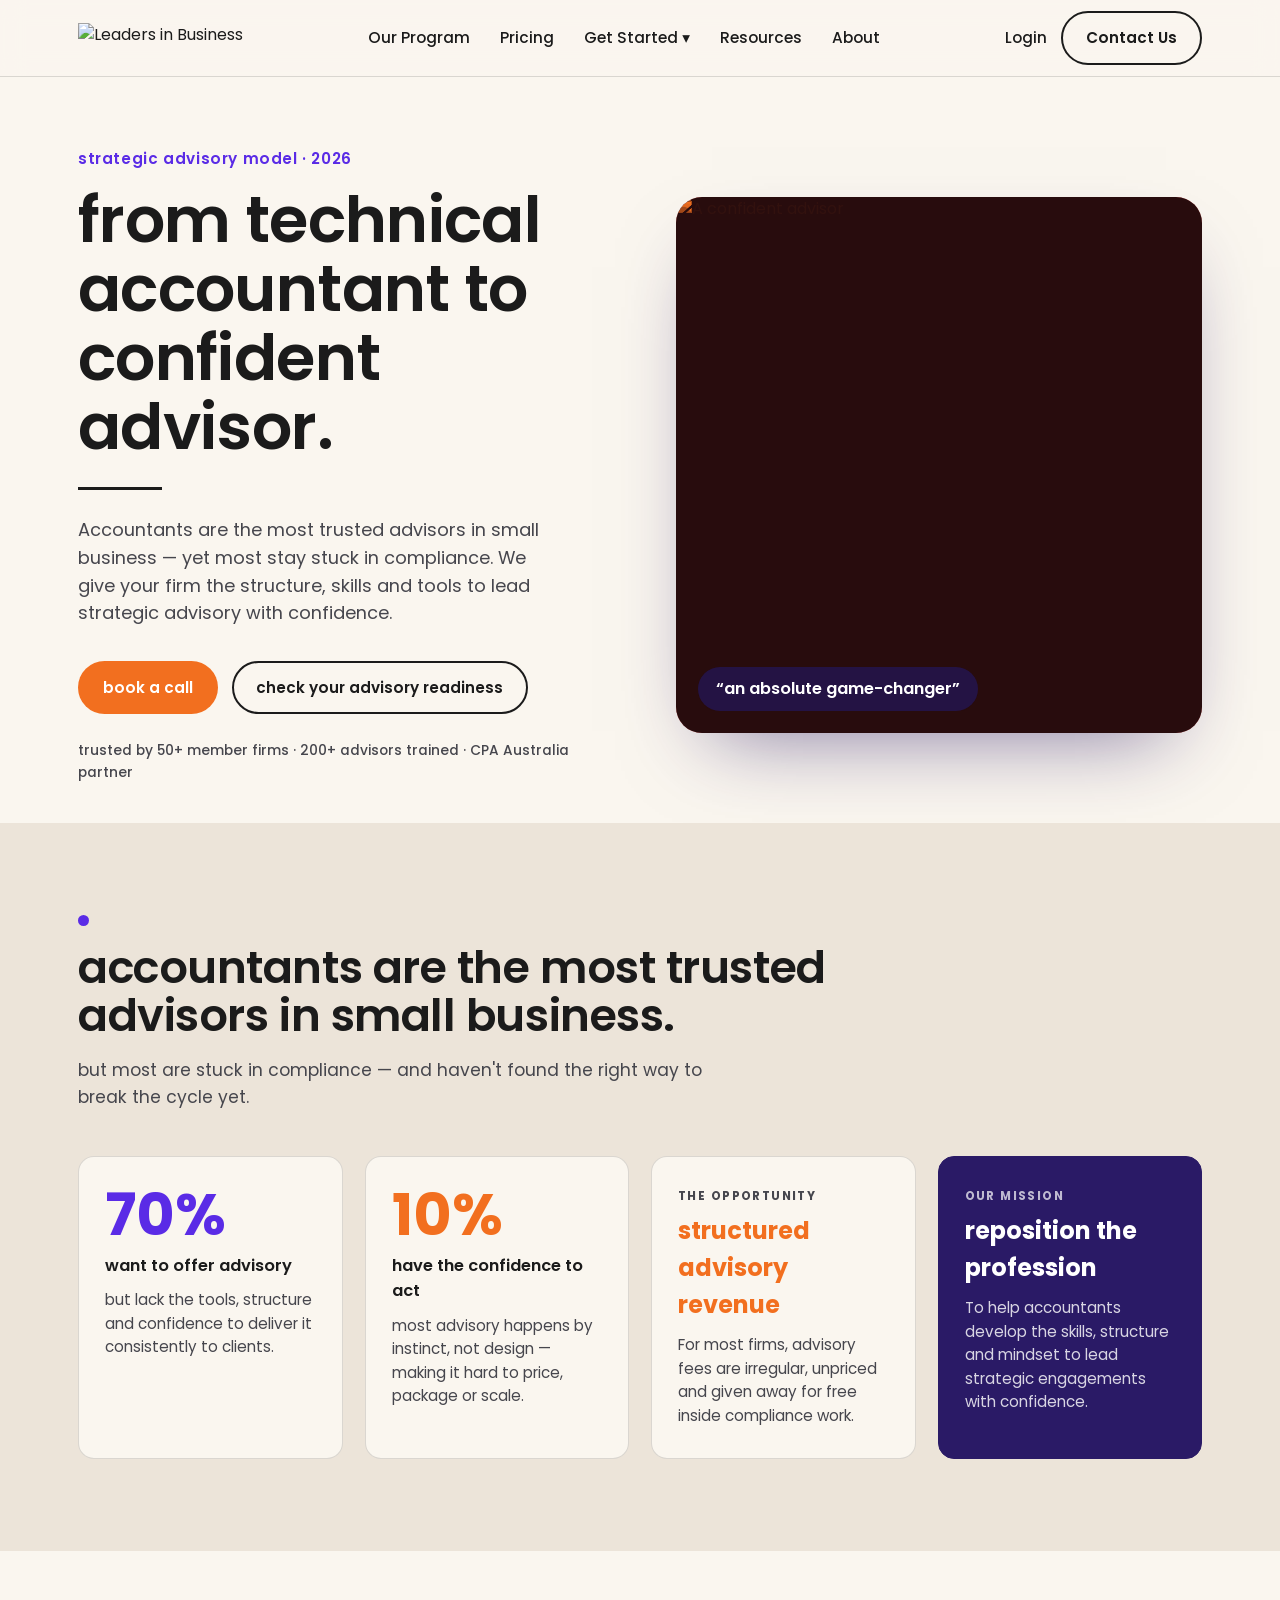
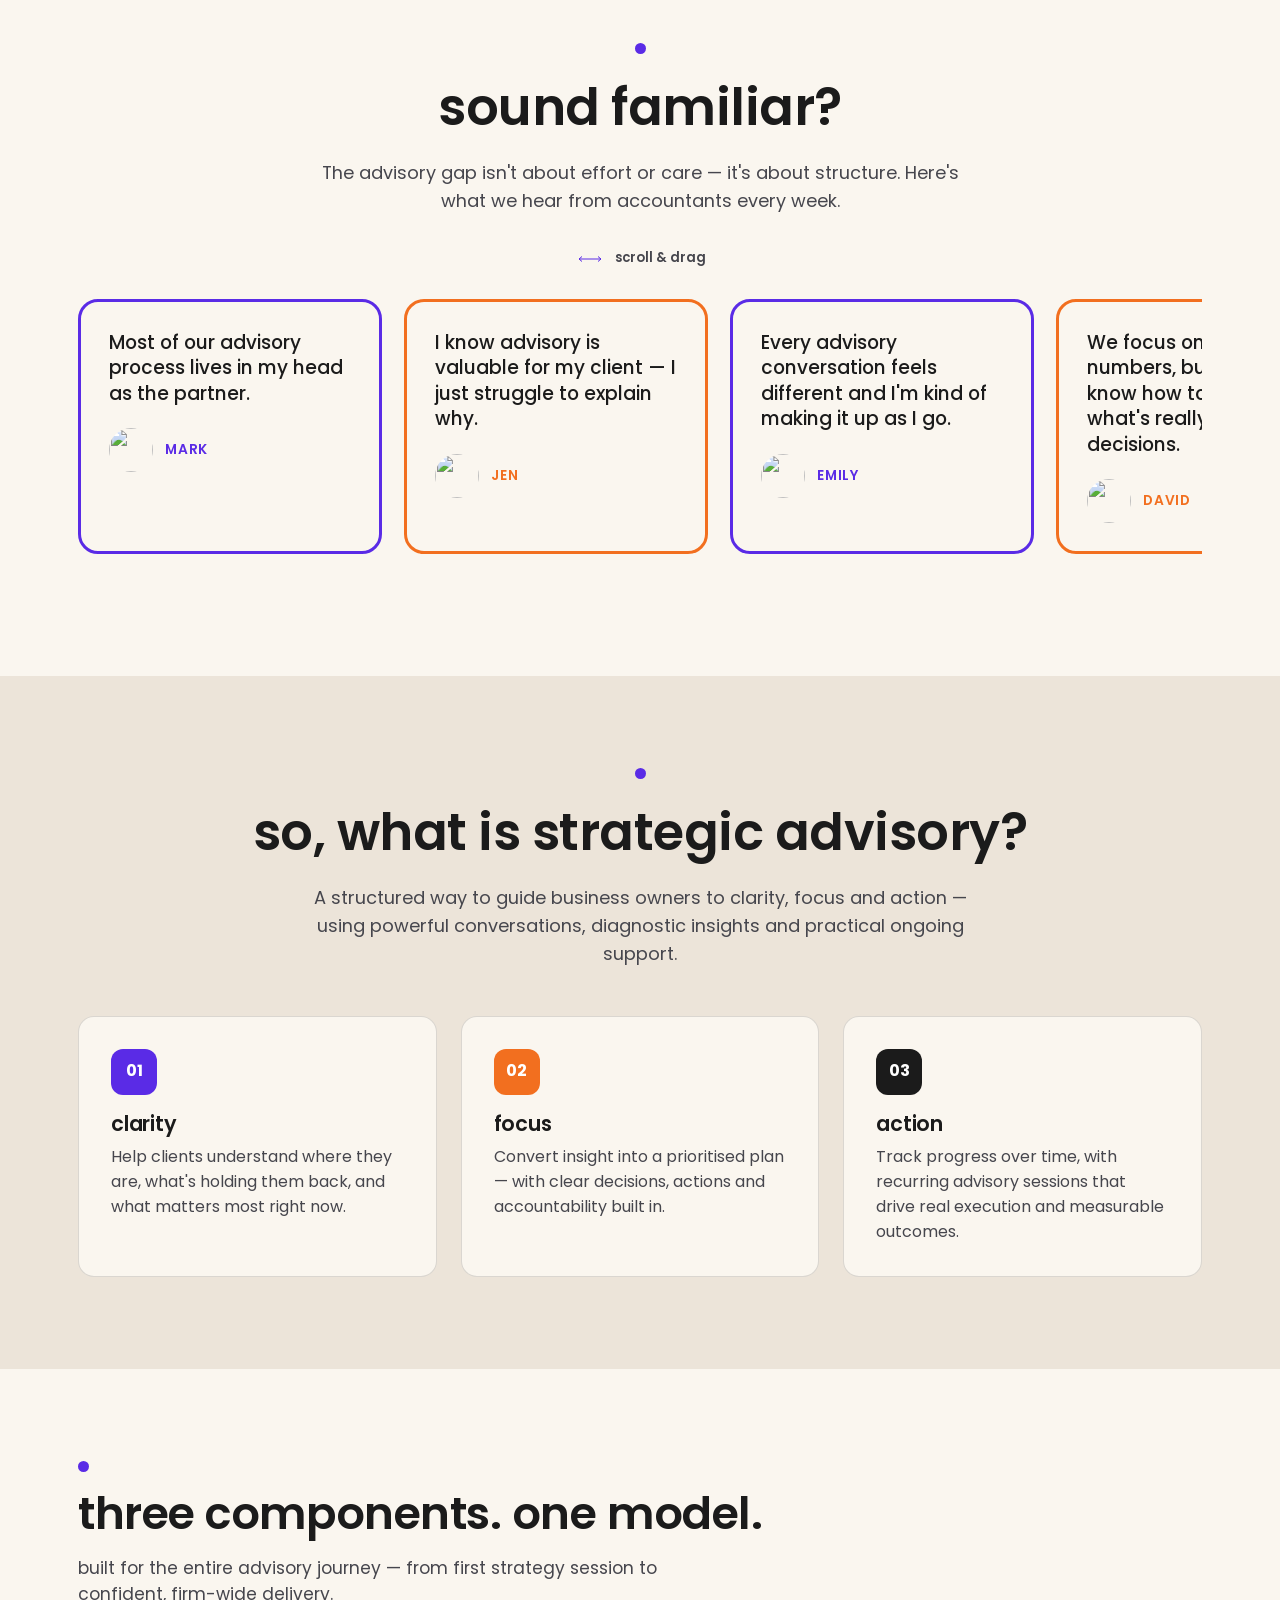
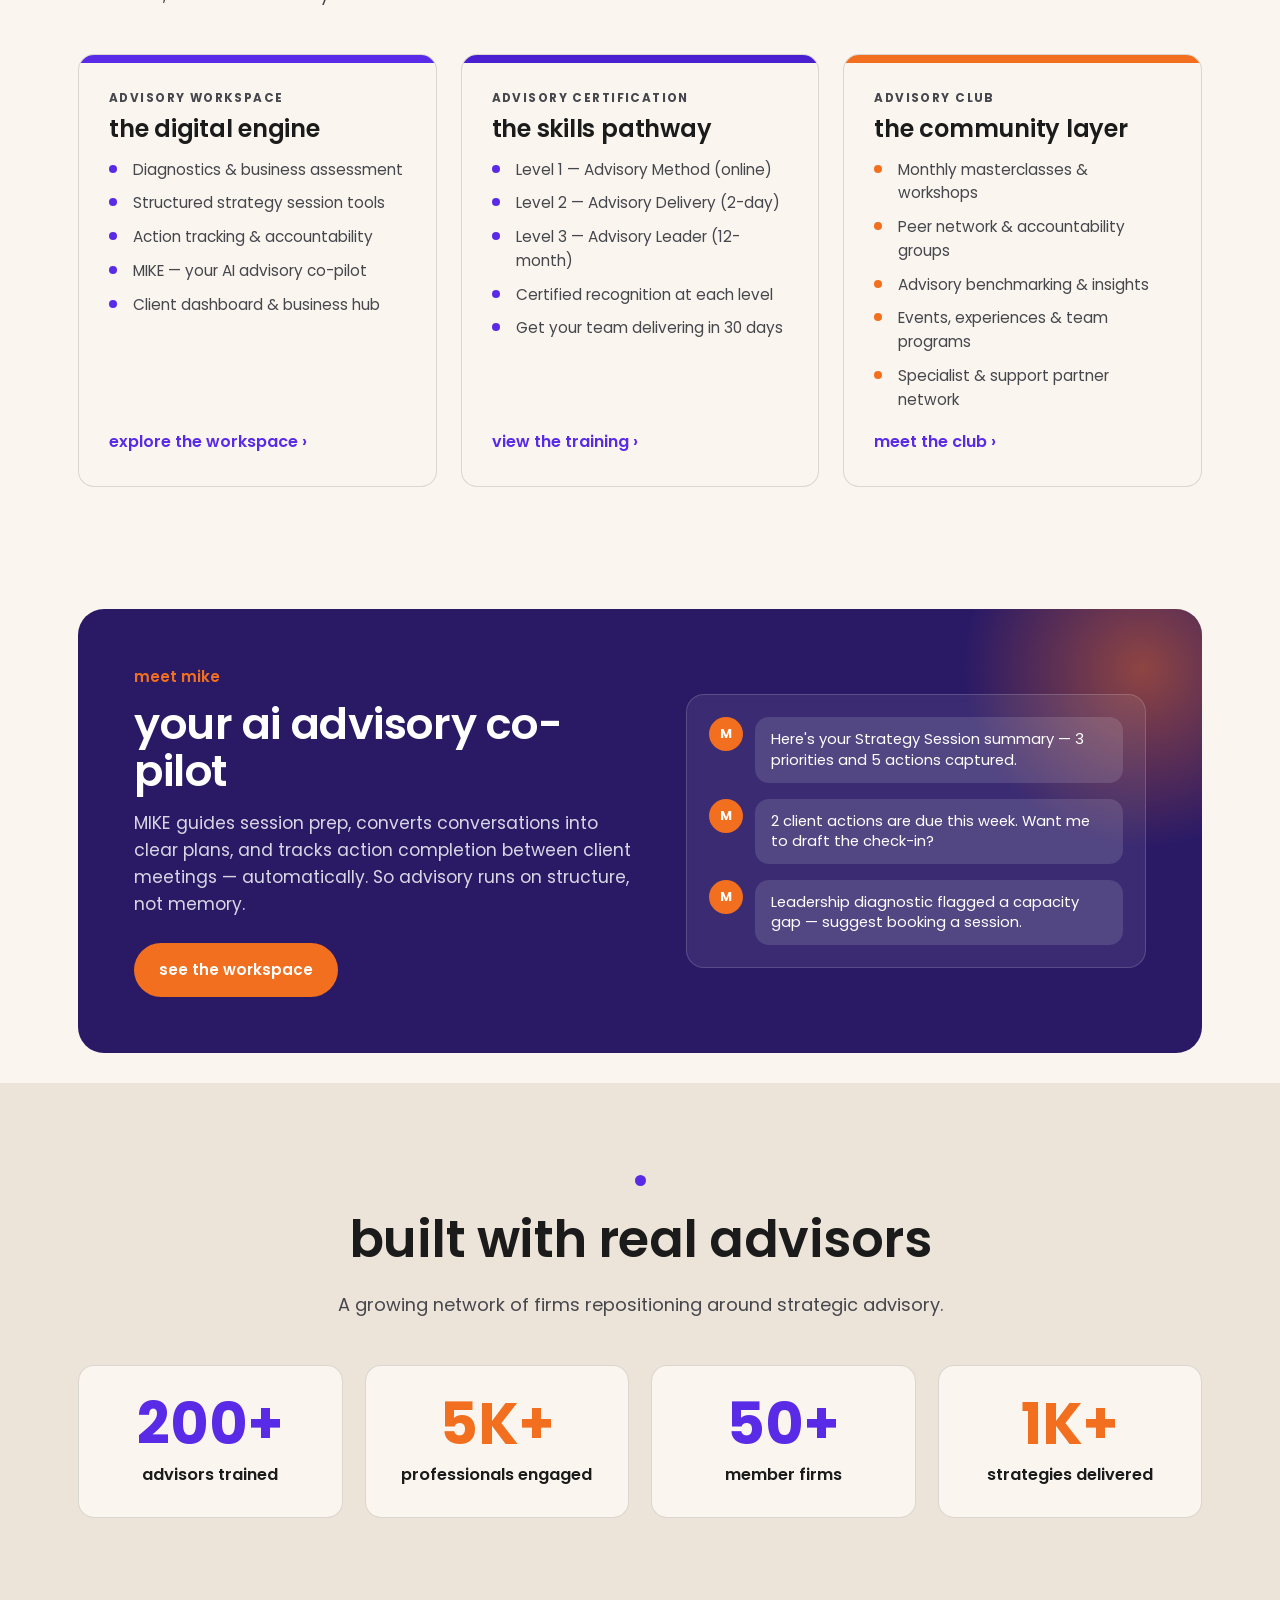
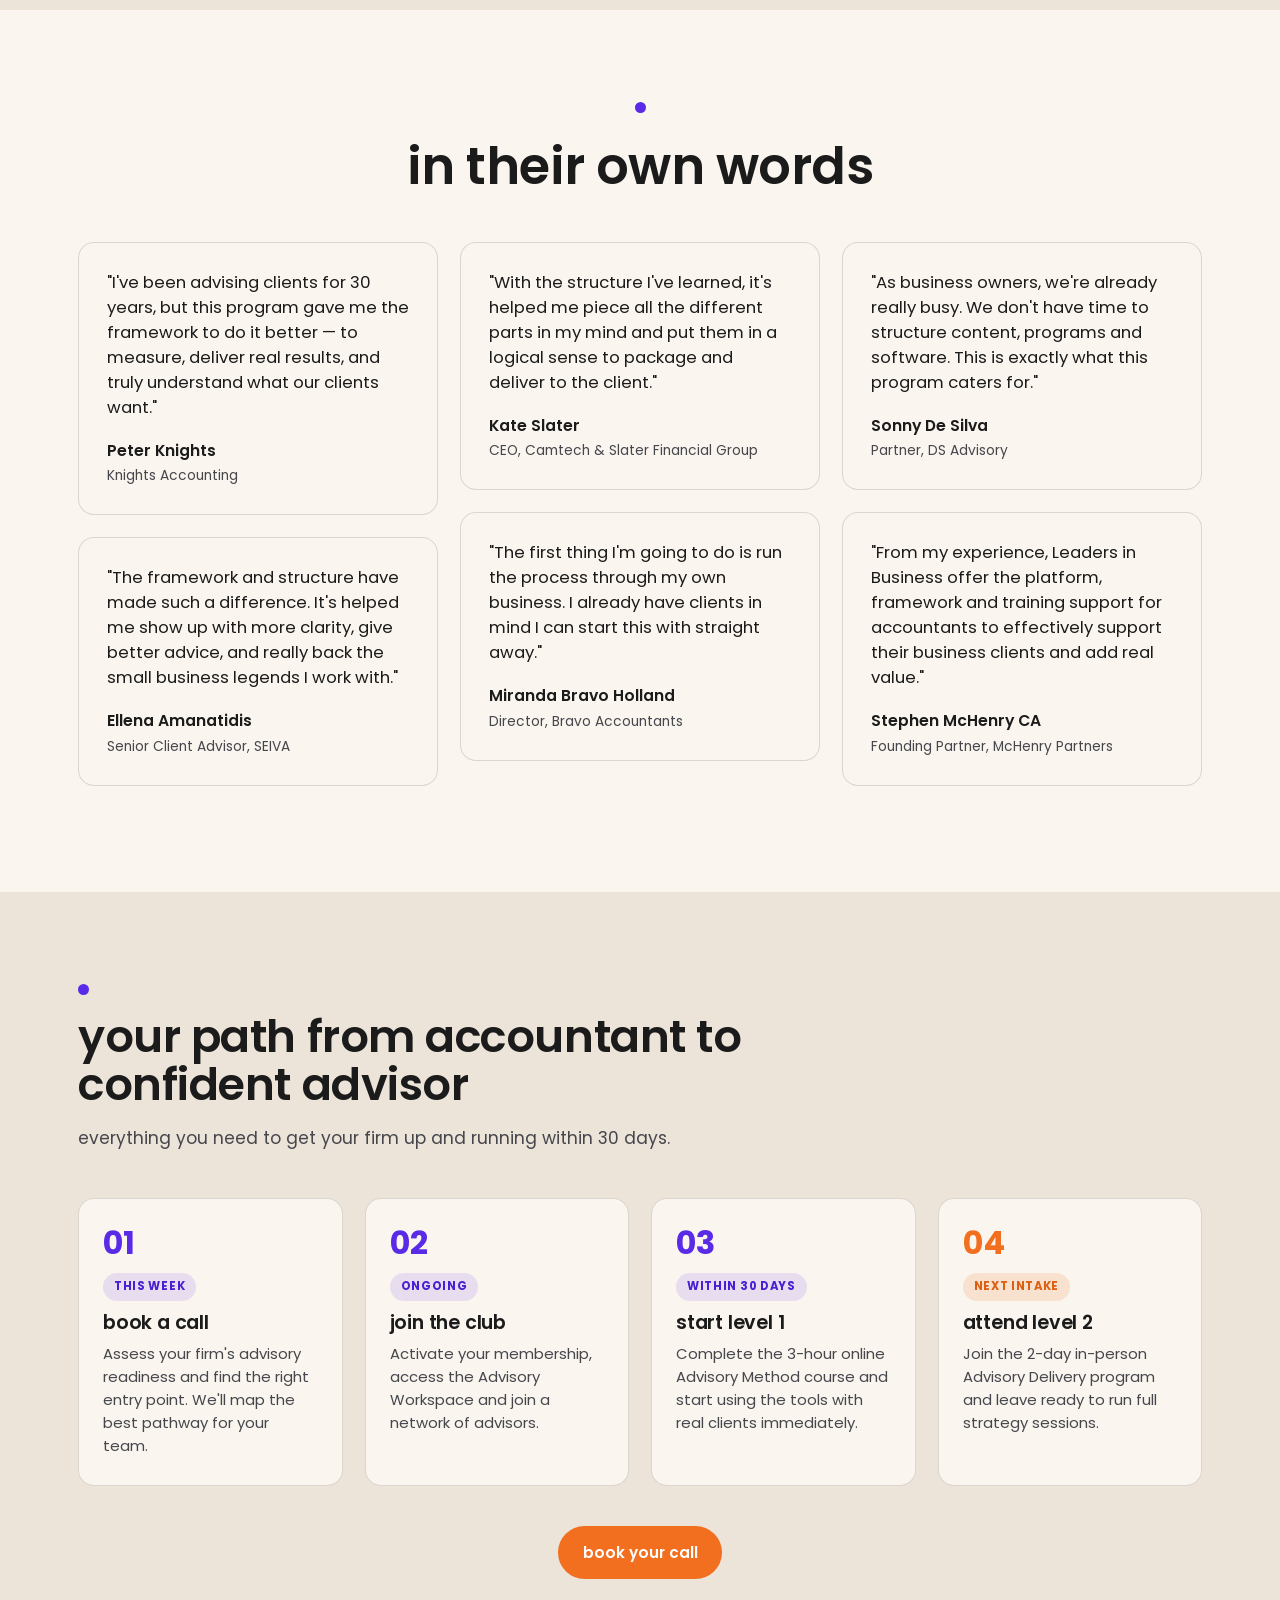
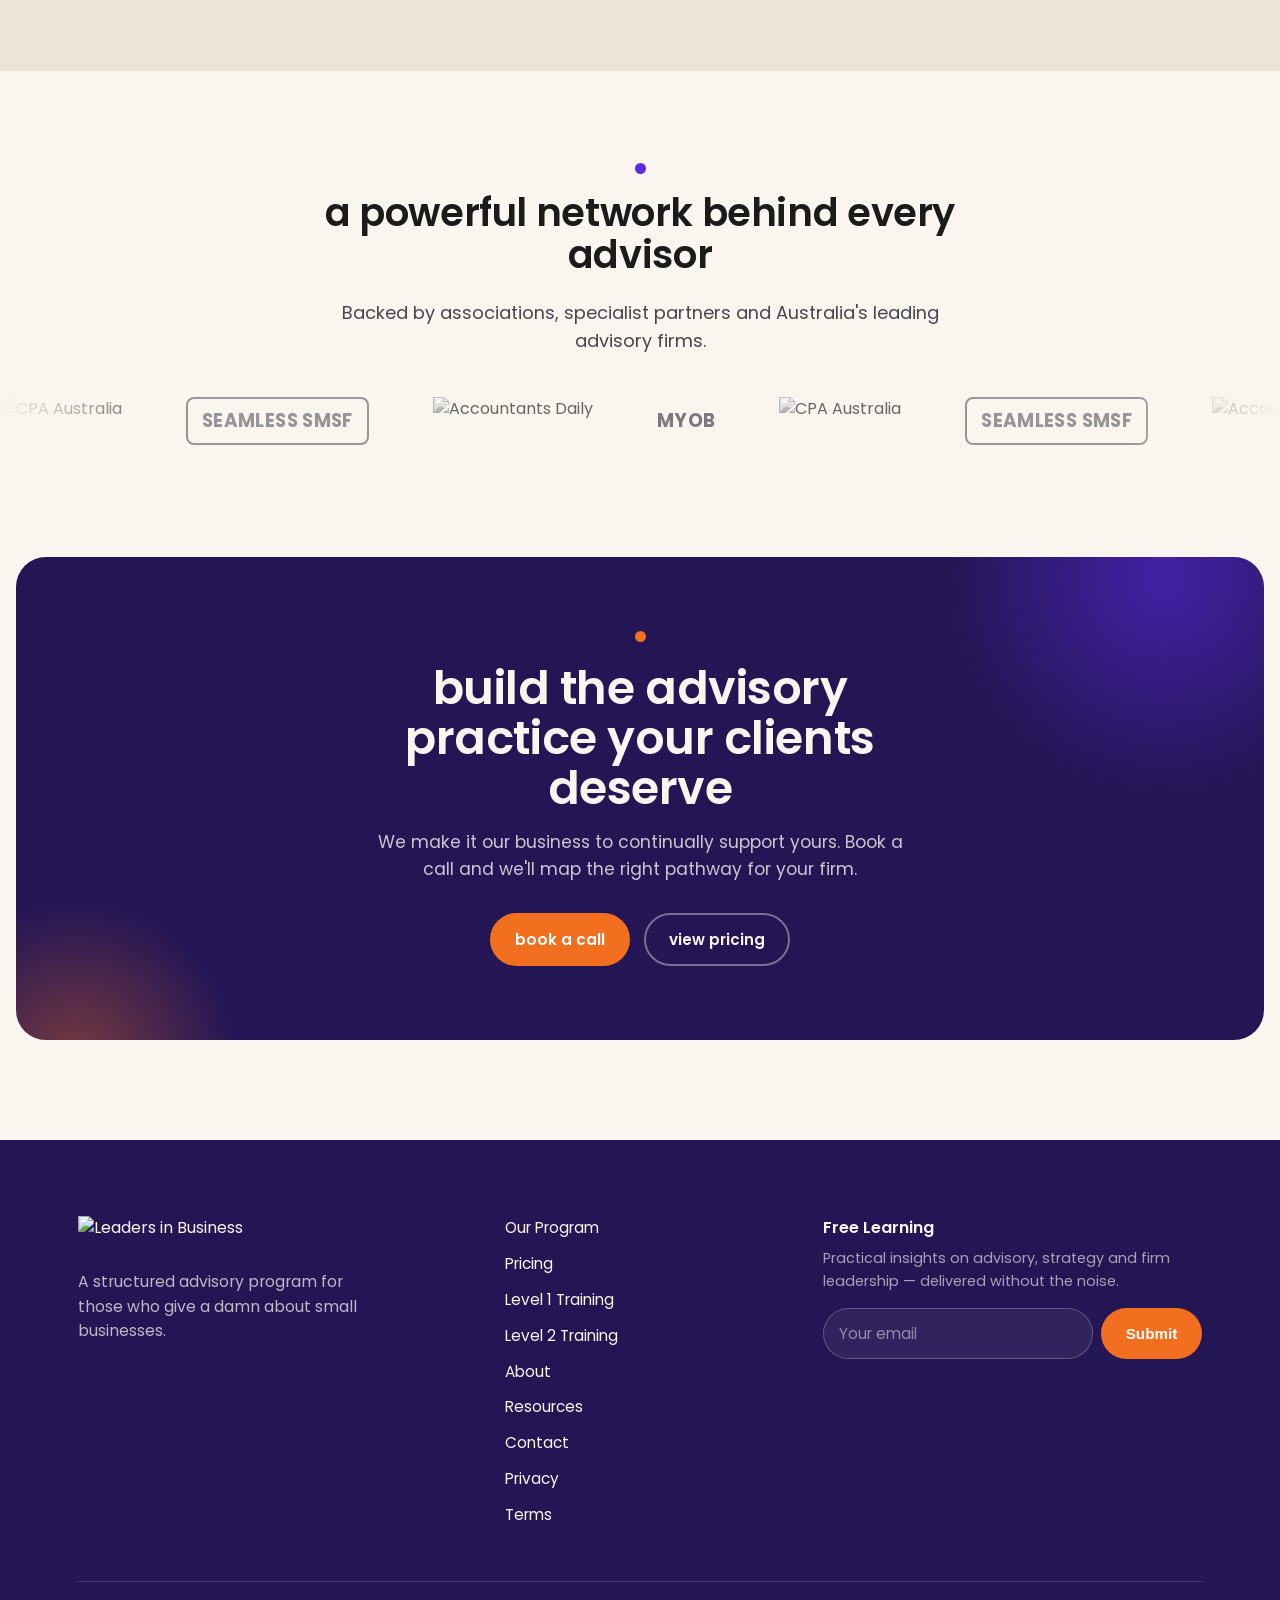
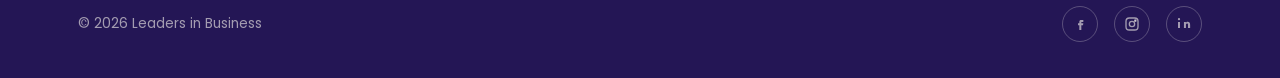
==== commit 3797059e: "Update index.html" ====
--- a/index.html
+++ b/index.html
@@ -8,7 +8,434 @@
 <link rel="preconnect" href="https://fonts.googleapis.com">
 <link rel="preconnect" href="https://fonts.gstatic.com" crossorigin>
 <link href="https://fonts.googleapis.com/css2?family=Poppins:ital,wght@0,300;0,400;0,500;0,600;0,700;1,400&display=swap" rel="stylesheet">
-<link rel="stylesheet" href="assets/styles.css">
+<style>
+/* ============================================================
+   LEADERS IN BUSINESS — shared stylesheet
+   BRAND TOKENS: change a value once here and the whole site updates.
+   ============================================================ */
+:root{
+  --ink:#1b1b1b;          /* near-black text + dark logo */
+  --ink-deep:#241655;     /* deep indigo — dark band / footer (matches info pack) */
+  --indigo:#2a1a66;       /* brand indigo */
+  --violet-soft:#8b7fe8;  /* soft periwinkle accent */
+  --paper:#faf6ef;        /* warm cream background */
+  --paper-2:#ece4d9;      /* greige alt sections */
+  --purple:#5a2be6;       /* primary brand accent */
+  --purple-deep:#4a1fd0;
+  --orange:#f26f1f;       /* secondary / conversion */
+  --orange-deep:#dd5f12;
+  --muted:#46464d;
+  --line:rgba(27,27,27,.14);
+  --radius:16px;
+  --maxw:1180px;
+  --font:"Poppins",system-ui,sans-serif;
+}
+*{box-sizing:border-box;margin:0;padding:0}
+html{scroll-behavior:smooth}
+body{font-family:var(--font);background:var(--paper);color:var(--ink);line-height:1.55;
+  -webkit-font-smoothing:antialiased;overflow-x:hidden}
+a{color:inherit;text-decoration:none}
+img{display:block;max-width:100%}
+.wrap{max-width:var(--maxw);margin:0 auto;padding:0 28px}
+
+h1,h2,h3{font-weight:600;line-height:1.08;letter-spacing:-.01em;text-transform:lowercase}
+.dot{width:11px;height:11px;border-radius:50%;background:var(--purple)}
+.eyebrow{font-weight:600;font-size:.95rem;color:var(--purple);text-transform:lowercase}
+
+/* buttons */
+.btn{display:inline-flex;align-items:center;gap:.5em;font-weight:600;font-size:.95rem;
+  padding:.85em 1.5em;border-radius:100px;transition:.25s ease;cursor:pointer;border:2px solid transparent;white-space:nowrap}
+.btn-primary{background:var(--purple);color:#fff}
+.btn-primary:hover{background:var(--purple-deep);transform:translateY(-2px)}
+.btn-ghost{border-color:var(--ink);color:var(--ink)}
+.btn-ghost:hover{background:var(--ink);color:var(--paper);transform:translateY(-2px)}
+.btn-cta{background:var(--orange);color:#fff}
+.btn-cta:hover{background:var(--orange-deep);transform:translateY(-2px)}
+.btn-lite{border-color:rgba(250,246,239,.4);color:var(--paper)}
+.btn-lite:hover{background:var(--paper);color:var(--ink)}
+
+/* nav */
+header.nav{position:sticky;top:0;z-index:60;background:rgba(250,246,239,.9);backdrop-filter:blur(12px);border-bottom:1px solid var(--line)}
+.nav-inner{display:flex;align-items:center;justify-content:space-between;height:76px}
+.brand img{height:30px}
+.nav-links{display:flex;align-items:center;gap:30px;font-weight:500;font-size:.96rem}
+.nav-links>a,.has-drop>span{position:relative;padding:4px 0;cursor:pointer;display:inline-flex;align-items:center;gap:5px}
+.nav-links>a::after{content:"";position:absolute;left:0;bottom:-2px;height:2px;width:0;background:var(--purple);transition:width .25s}
+.nav-links>a:hover::after{width:100%}
+.nav-links a[aria-current="page"]{color:var(--purple)}
+.has-drop{position:relative}
+.has-drop .drop{position:absolute;top:100%;left:50%;transform:translateX(-50%) translateY(8px);background:var(--paper);
+  border:1px solid var(--line);border-radius:14px;padding:10px;min-width:210px;opacity:0;visibility:hidden;
+  transition:.2s;box-shadow:0 24px 50px -24px rgba(27,27,27,.4);display:flex;flex-direction:column;gap:2px}
+.has-drop:hover .drop{opacity:1;visibility:visible;transform:translateX(-50%) translateY(4px)}
+.has-drop .drop a{padding:9px 12px;border-radius:9px;font-size:.92rem}
+.has-drop .drop a:hover{background:var(--paper-2);color:var(--purple)}
+.nav-cta{display:flex;align-items:center;gap:14px}
+.login{font-weight:500;font-size:.95rem}
+.hamburger{display:none;flex-direction:column;gap:5px;background:none;border:0;cursor:pointer;padding:8px}
+.hamburger span{width:24px;height:2px;background:var(--ink);transition:.3s}
+.mobile-menu{display:none}
+
+/* generic section helpers */
+section{position:relative;z-index:2}
+.pad{padding:92px 0}
+.pad-sm{padding:60px 0}
+.center{text-align:center;max-width:820px;margin:0 auto}
+.center .dot{margin:0 auto 26px}
+.center h2{font-size:clamp(2rem,4vw,3.2rem)}
+.purple-line{color:var(--purple)}
+.center p.body{margin-top:24px;color:var(--muted);font-size:1.12rem;max-width:60ch;margin-left:auto;margin-right:auto}
+.section-head{max-width:760px}
+.section-head .dot{margin-bottom:18px}
+.section-head h2{font-size:clamp(1.9rem,3.6vw,2.8rem)}
+.section-head p{margin-top:16px;color:var(--muted);font-size:1.08rem;max-width:58ch}
+.alt{background:var(--paper-2)}
+
+/* home hero */
+.hero{position:relative;padding:70px 0 40px}
+.hero-grid{display:grid;grid-template-columns:1.02fr .98fr;gap:50px;align-items:center}
+.hero h1{font-size:clamp(2.4rem,5vw,4.1rem);max-width:13ch}
+.hero .rule{width:84px;height:3px;background:var(--ink);margin:26px 0}
+.hero p.lead{font-size:1.12rem;color:var(--muted);max-width:42ch;margin-bottom:34px}
+.hero-ctas{display:flex;gap:14px;flex-wrap:wrap}
+
+/* speech-bubble portrait */
+.bubble{position:relative;border:3px solid var(--purple);border-radius:26px;overflow:hidden;
+  aspect-ratio:1/1.04;background:var(--paper-2);box-shadow:0 30px 70px -34px rgba(90,43,230,.5)}
+.bubble::after{content:"";position:absolute;left:38px;bottom:-17px;width:30px;height:30px;
+  background:var(--paper);border-left:3px solid var(--purple);border-bottom:3px solid var(--purple);
+  transform:rotate(-45deg);border-bottom-left-radius:6px}
+.bubble .slide{position:absolute;inset:0;opacity:0;transition:opacity .8s ease}
+.bubble .slide.on{opacity:1}
+.bubble .slide img{width:100%;height:100%;object-fit:cover}
+.bubble .scrim{position:absolute;inset:0;background:linear-gradient(to top,rgba(15,12,25,.85) 0%,rgba(15,12,25,.15) 42%,transparent 65%)}
+.bubble .cap{position:absolute;left:30px;right:30px;bottom:34px;color:#fff;z-index:2}
+.bubble .cap h3{font-size:clamp(1.7rem,3vw,2.4rem);color:#fff;line-height:1.02}
+.bubble .cap .who{margin-top:10px;font-size:.98rem;opacity:.92;text-transform:none}
+
+/* page hero (inner pages) */
+.page-hero{padding:74px 0 56px}
+.page-hero .dot{margin-bottom:20px}
+.page-hero h1{font-size:clamp(2.2rem,4.6vw,3.7rem);max-width:18ch}
+.page-hero p.lead{margin-top:22px;font-size:1.14rem;color:var(--muted);max-width:60ch}
+.page-hero .hero-ctas{margin-top:32px}
+.page-hero.split{display:grid;grid-template-columns:1.1fr .9fr;gap:50px;align-items:center}
+
+/* drag row */
+.drag-hint{display:flex;align-items:center;justify-content:center;gap:10px;margin:34px 0 4px;color:var(--muted);
+  font-size:.82rem;font-weight:600;text-transform:lowercase}
+.drag-hint svg{width:30px;color:var(--purple)}
+.drag-row{display:flex;gap:22px;overflow-x:auto;padding:26px 28px 30px;cursor:grab;scrollbar-width:none;scroll-snap-type:x proximity}
+.drag-row::-webkit-scrollbar{display:none}
+.drag-row.dragging{cursor:grabbing}
+.pain-card{flex:0 0 304px;scroll-snap-align:start;background:var(--paper);border:3px solid var(--purple);
+  border-radius:20px;padding:28px;user-select:none}
+.pain-card:nth-child(even){border-color:var(--orange)}
+.pain-card q{font-size:1.18rem;font-weight:500;line-height:1.35;quotes:none;display:block}
+.pain-card .who{display:flex;align-items:center;gap:12px;margin-top:22px}
+.pain-card .who img{width:44px;height:44px;border-radius:50%;object-fit:cover;pointer-events:none}
+.pain-card .who span{font-weight:600;font-size:.86rem;letter-spacing:.06em;color:var(--purple)}
+.pain-card:nth-child(even) .who span{color:var(--orange)}
+
+/* shifts / feature lists */
+.shifts-grid{display:grid;grid-template-columns:repeat(auto-fit,minmax(184px,1fr));gap:14px;margin-top:48px}
+.shift{background:var(--paper);border:1px solid var(--line);border-radius:var(--radius);padding:24px 22px;
+  font-size:1.18rem;font-weight:500;line-height:1.2;text-transform:lowercase;transition:.3s;position:relative;overflow:hidden}
+.shift::before{content:"";position:absolute;left:0;top:0;height:100%;width:5px;background:var(--purple);transform:scaleY(0);transform-origin:bottom;transition:transform .35s}
+.shift:nth-child(even)::before{background:var(--orange)}
+.shift:hover{transform:translateY(-4px);box-shadow:0 18px 40px -24px rgba(27,27,27,.4)}
+.shift:hover::before{transform:scaleY(1)}
+.shift span{display:block;font-size:.8rem;font-weight:700;color:var(--purple);margin-bottom:10px}
+.shift:nth-child(even) span{color:var(--orange)}
+
+/* feature rows */
+.feature{display:grid;grid-template-columns:1fr 1fr;gap:56px;align-items:center;padding:62px 0}
+.feature.rev .feature-text{order:2}
+.feature-media{border-radius:var(--radius);overflow:hidden;box-shadow:0 30px 70px -32px rgba(27,27,27,.45);background:var(--paper-2);aspect-ratio:4/3}
+.feature-media img{width:100%;height:100%;object-fit:cover}
+.feature-text .dot{margin-bottom:16px}
+.feature-text h2{font-size:clamp(1.7rem,3vw,2.5rem)}
+.feature-text p{color:var(--muted);font-size:1.08rem;margin:18px 0 28px;max-width:50ch}
+.feature-ctas{display:flex;gap:12px;flex-wrap:wrap}
+
+/* check list */
+.checks{list-style:none;display:grid;gap:14px;margin-top:10px}
+.checks li{position:relative;padding-left:36px;font-size:1.06rem;color:var(--muted)}
+.checks li::before{content:"";position:absolute;left:0;top:3px;width:22px;height:22px;border-radius:50%;
+  background:var(--purple);background-image:url("data:image/svg+xml,%3Csvg xmlns='http://www.w3.org/2000/svg' viewBox='0 0 24 24' fill='none' stroke='%23fff' stroke-width='3'%3E%3Cpath d='M5 13l4 4L19 7'/%3E%3C/svg%3E");background-size:14px;background-repeat:no-repeat;background-position:center}
+
+/* three-up cards */
+.cards-3{display:grid;grid-template-columns:repeat(3,1fr);gap:24px;margin-top:48px}
+.icard{background:var(--paper);border:1px solid var(--line);border-radius:var(--radius);padding:32px;transition:.3s}
+.icard:hover{transform:translateY(-4px);box-shadow:0 24px 50px -28px rgba(27,27,27,.4)}
+.icard .tag{width:46px;height:46px;border-radius:12px;background:var(--purple);color:#fff;display:grid;place-items:center;font-weight:700;margin-bottom:18px}
+.icard:nth-child(2) .tag{background:var(--orange)}
+.icard:nth-child(3) .tag{background:var(--ink)}
+.icard h3{font-size:1.3rem;margin-bottom:10px}
+.icard p{color:var(--muted)}
+.icard a.more{display:inline-block;margin-top:16px;font-weight:600;color:var(--purple)}
+
+/* numbered steps */
+.steps{margin-top:48px;display:grid;gap:18px}
+.step{display:grid;grid-template-columns:64px 1fr;gap:22px;align-items:start;background:var(--paper);
+  border:1px solid var(--line);border-radius:var(--radius);padding:28px 30px}
+.step .num{font-size:1.6rem;font-weight:700;color:var(--purple)}
+.step:nth-child(even) .num{color:var(--orange)}
+.step h3{font-size:1.25rem;margin-bottom:8px}
+.step p{color:var(--muted)}
+
+/* pricing */
+.price-grid{display:grid;grid-template-columns:repeat(3,1fr);gap:24px;margin-top:42px}
+.price-card{background:var(--paper);border:1px solid var(--line);border-radius:20px;padding:34px;display:flex;flex-direction:column}
+.price-card.feat{border:2px solid var(--purple);box-shadow:0 26px 60px -30px rgba(90,43,230,.4)}
+.price-card h3{color:var(--orange);font-size:1.7rem;margin-bottom:14px}
+.price-card .desc{color:var(--muted);margin-bottom:8px}
+.price-card .terms{color:var(--muted);font-size:.92rem;margin-bottom:22px}
+.price-card .price{font-size:2.8rem;font-weight:700;color:var(--orange);line-height:1}
+.price-card .price small{font-size:1rem;font-weight:600;color:var(--ink)}
+.price-card .btn{margin-top:auto}
+.price-card hr{border:0;border-top:1px solid var(--line);margin:22px 0}
+
+/* certification cards */
+.cert-grid{display:grid;grid-template-columns:repeat(3,1fr);gap:24px;margin-top:42px}
+.cert{background:var(--paper);border:1px solid var(--line);border-radius:20px;padding:32px;display:flex;flex-direction:column}
+.cert .badge{width:84px;height:84px;object-fit:contain;margin-bottom:18px}
+.cert h3{font-size:1.3rem;margin-bottom:10px}
+.cert .lead-sm{color:var(--muted);margin-bottom:14px}
+.cert .price{font-size:1.7rem;font-weight:700;color:var(--purple);margin-bottom:18px}
+.cert ul{list-style:none;display:grid;gap:9px;margin:6px 0 22px;font-size:.95rem;color:var(--muted)}
+.cert ul li{position:relative;padding-left:24px}
+.cert ul li::before{content:"";position:absolute;left:0;top:7px;width:8px;height:8px;border-radius:50%;background:var(--purple)}
+.cert .btn{margin-top:auto}
+
+/* date cards */
+.date-grid{display:grid;grid-template-columns:repeat(auto-fit,minmax(220px,1fr));gap:18px;margin-top:36px}
+.date-card{background:var(--paper);border:1px solid var(--line);border-radius:var(--radius);padding:24px;display:block;transition:.3s}
+.date-card:hover{transform:translateY(-3px);box-shadow:0 18px 40px -24px rgba(27,27,27,.35)}
+.date-card .status{display:inline-block;font-size:.72rem;font-weight:700;letter-spacing:.08em;text-transform:uppercase;
+  padding:5px 11px;border-radius:100px;margin-bottom:14px}
+.date-card .status.fast{background:rgba(242,111,31,.15);color:var(--orange-deep)}
+.date-card .status.open{background:rgba(90,43,230,.13);color:var(--purple-deep)}
+.date-card .when{font-size:1.3rem;font-weight:600}
+.date-card .where{color:var(--muted);font-size:.95rem;margin-top:6px}
+
+/* team */
+.team-grid{display:grid;grid-template-columns:repeat(3,1fr);gap:26px;margin-top:46px}
+.team-card{background:var(--paper);border:1px solid var(--line);border-radius:var(--radius);overflow:hidden}
+.team-card .photo{aspect-ratio:1/1;background:var(--paper-2);overflow:hidden}
+.team-card .photo img{width:100%;height:100%;object-fit:cover}
+.team-card .info{padding:24px}
+.team-card .info h3{font-size:1.4rem}
+.team-card .role{font-size:.74rem;font-weight:700;letter-spacing:.1em;text-transform:uppercase;color:var(--purple);margin:6px 0 12px}
+.team-card .bio{color:var(--muted);font-size:.95rem}
+.team-card .info a{display:inline-block;margin-top:14px;font-weight:600;color:var(--orange)}
+
+/* testimonials */
+.testi-grid{columns:3;column-gap:22px;margin-top:48px}
+.testi{break-inside:avoid;background:var(--paper);border:1px solid var(--line);border-radius:var(--radius);padding:28px;margin-bottom:22px}
+.testi q{font-size:1.04rem;font-weight:400;line-height:1.5;quotes:'"' '"'}
+.testi .name{margin-top:18px;font-weight:600;font-size:.98rem}
+.testi .role{font-size:.86rem;color:var(--muted);margin-top:2px}
+
+/* articles */
+.chips{display:flex;flex-wrap:wrap;gap:10px;justify-content:center;margin-top:34px}
+.chip{border:1px solid var(--line);border-radius:100px;padding:8px 18px;font-size:.9rem;font-weight:500;transition:.25s}
+.chip:hover,.chip.on{background:var(--purple);color:#fff;border-color:var(--purple)}
+.article-grid{display:grid;grid-template-columns:repeat(auto-fill,minmax(280px,1fr));gap:24px;margin-top:42px}
+.article-card{background:var(--paper);border:1px solid var(--line);border-radius:var(--radius);padding:28px;display:flex;flex-direction:column;transition:.3s;min-height:200px}
+.article-card:hover{transform:translateY(-4px);box-shadow:0 22px 46px -26px rgba(27,27,27,.4)}
+.article-card .cat{font-size:.72rem;font-weight:700;letter-spacing:.08em;text-transform:uppercase;color:var(--orange);margin-bottom:14px}
+.article-card h3{font-size:1.22rem;line-height:1.25;text-transform:none}
+.article-card .read{margin-top:auto;padding-top:18px;font-weight:600;color:var(--purple)}
+
+/* partners marquee */
+.partners{text-align:center}
+.marquee{overflow:hidden;margin-top:42px;-webkit-mask-image:linear-gradient(90deg,transparent,#000 12%,#000 88%,transparent);mask-image:linear-gradient(90deg,transparent,#000 12%,#000 88%,transparent)}
+.marquee-track{display:flex;gap:64px;width:max-content;animation:scroll 26s linear infinite;align-items:center}
+.marquee:hover .marquee-track{animation-play-state:paused}
+.marquee img{height:48px;width:auto;object-fit:contain;opacity:.65;filter:grayscale(1);transition:.3s}
+.marquee img:hover{opacity:1;filter:none}
+@keyframes scroll{to{transform:translateX(-50%)}}
+
+/* FAQ accordion */
+.faq{max-width:840px;margin:42px auto 0}
+.faq-item{border-bottom:1px solid var(--line)}
+.faq-q{width:100%;text-align:left;background:none;border:0;cursor:pointer;font-family:var(--font);
+  font-size:1.12rem;font-weight:600;color:var(--ink);padding:22px 40px 22px 0;position:relative}
+.faq-q::after{content:"+";position:absolute;right:6px;top:50%;transform:translateY(-50%);font-size:1.5rem;color:var(--purple);transition:.25s}
+.faq-item.open .faq-q::after{content:"–"}
+.faq-a{max-height:0;overflow:hidden;transition:max-height .35s ease;color:var(--muted)}
+.faq-a div{padding:0 0 22px}
+.faq-a p{margin-bottom:12px}
+
+/* forms */
+.form-card{background:var(--paper);border:1px solid var(--line);border-radius:20px;padding:34px}
+.field{margin-bottom:16px}
+.field label{display:block;font-weight:500;font-size:.92rem;margin-bottom:6px}
+.field input,.field select,.field textarea{width:100%;padding:.8em 1em;border:1px solid var(--line);border-radius:12px;
+  background:var(--paper);font-family:var(--font);font-size:.98rem;color:var(--ink)}
+.field textarea{min-height:130px;resize:vertical}
+.field input:focus,.field select:focus,.field textarea:focus{outline:2px solid var(--purple);border-color:transparent}
+.grid-2{display:grid;grid-template-columns:1fr 1fr;gap:16px}
+.hp{position:absolute;left:-9999px}
+
+/* contact */
+.contact-grid{display:grid;grid-template-columns:1.1fr .9fr;gap:44px;align-items:start}
+.contact-info{display:grid;gap:26px}
+.contact-info .block h4{text-transform:lowercase;font-size:1.05rem;color:var(--purple);margin-bottom:6px}
+.contact-info .block p,.contact-info .block a{color:var(--muted);font-size:1.02rem}
+.contact-slogan{font-size:1.6rem;font-weight:600;text-transform:lowercase;line-height:1.15}
+
+/* legal */
+.legal{max-width:820px;margin:0 auto}
+.legal h2{font-size:1.4rem;margin:34px 0 12px}
+.legal p,.legal li{color:var(--muted);margin-bottom:14px}
+.legal ul{padding-left:22px}
+.notice{background:rgba(90,43,230,.07);border:1px dashed var(--purple);border-radius:14px;padding:22px 26px;color:var(--muted);margin-bottom:30px}
+
+/* CTA band */
+.cta-band{background:var(--ink-deep);color:var(--paper);border-radius:30px;margin:0 16px;padding:74px 40px;text-align:center;position:relative;overflow:hidden}
+.cta-band::after{content:"";position:absolute;width:440px;height:440px;border-radius:50%;background:radial-gradient(circle,rgba(90,43,230,.55),transparent 70%);top:-200px;right:-120px}
+.cta-band::before{content:"";position:absolute;width:320px;height:320px;border-radius:50%;background:radial-gradient(circle,rgba(242,111,31,.4),transparent 70%);bottom:-180px;left:-100px}
+.cta-band .inner{position:relative;z-index:2}
+.cta-band .dot{margin:0 auto 22px;background:var(--orange)}
+.cta-band h2{font-size:clamp(2rem,3.6vw,3rem);max-width:20ch;margin:0 auto 16px}
+.cta-band p{color:rgba(250,246,239,.78);max-width:50ch;margin:0 auto 30px;font-size:1.08rem}
+.cta-band .hero-ctas{justify-content:center}
+
+/* footer */
+footer{background:var(--ink-deep);color:var(--paper);padding:76px 0 36px;margin-top:30px}
+.foot-grid{display:grid;grid-template-columns:1.4fr 1fr 1.4fr;gap:48px}
+footer .brand img{height:36px;margin-bottom:18px}
+footer .tag{color:rgba(250,246,239,.72);max-width:34ch;font-size:.98rem}
+.foot-nav{display:flex;flex-direction:column;gap:12px;font-size:.96rem}
+.foot-nav a:hover{color:var(--purple)}
+.foot-news label{font-weight:600;display:block;margin-bottom:6px}
+.foot-news p{color:rgba(250,246,239,.62);font-size:.9rem;margin-bottom:16px}
+.news-form{display:flex;gap:8px;flex-wrap:wrap}
+.news-form input[type=email]{flex:1;min-width:180px;padding:.85em 1em;border-radius:100px;border:1px solid rgba(250,246,239,.25);background:rgba(250,246,239,.06);color:var(--paper);font-size:.95rem;font-family:var(--font)}
+.news-form input::placeholder{color:rgba(250,246,239,.5)}
+.foot-bottom{display:flex;justify-content:space-between;align-items:center;flex-wrap:wrap;gap:16px;
+  margin-top:54px;padding-top:24px;border-top:1px solid rgba(250,246,239,.14);font-size:.86rem;color:rgba(250,246,239,.6)}
+.socials{display:flex;gap:16px}
+.socials a{width:36px;height:36px;border:1px solid rgba(250,246,239,.25);border-radius:50%;display:grid;place-items:center;transition:.25s}
+.socials a:hover{background:var(--purple);border-color:var(--purple)}
+.socials svg{width:16px;height:16px}
+
+/* reveal */
+.reveal{opacity:0;transform:translateY(24px);transition:opacity .7s ease,transform .7s ease}
+.reveal.in{opacity:1;transform:none}
+
+/* responsive */
+@media(max-width:900px){
+  .nav-links,.login{display:none}
+  .hamburger{display:flex}
+  .hero-grid,.page-hero.split{grid-template-columns:1fr;gap:36px}
+  .feature{grid-template-columns:1fr;gap:30px;padding:44px 0}
+  .feature.rev .feature-text{order:0}
+  .cards-3,.price-grid,.cert-grid,.team-grid{grid-template-columns:1fr}
+  .testi-grid{columns:1}
+  .contact-grid{grid-template-columns:1fr}
+  .grid-2{grid-template-columns:1fr}
+  .foot-grid{grid-template-columns:1fr}
+  .pad{padding:64px 0}
+  .step{grid-template-columns:48px 1fr;gap:16px;padding:22px}
+  .mobile-menu.open{display:flex;flex-direction:column;padding:14px 28px 24px;border-top:1px solid var(--line);background:var(--paper)}
+  .mobile-menu a{padding:12px 0;border-bottom:1px solid var(--line);font-weight:500}
+}
+@media(max-width:560px){.cta-band{margin:0 6px;border-radius:22px}.price-card .price{font-size:2.3rem}}
+
+/* ============================================================
+   HOMEPAGE v2 — components added from the Information Pack
+   ============================================================ */
+
+/* hero trust strip */
+.hero .eyebrow{margin-bottom:14px;letter-spacing:.04em}
+.hero-trust{margin-top:26px;font-size:.86rem;color:var(--muted);font-weight:500}
+
+/* duotone image treatment (indigo shadows / orange highlights) */
+.duotone{position:relative;overflow:hidden;background:var(--indigo)}
+.duotone img{display:block;width:100%;height:100%;object-fit:cover;filter:grayscale(1) contrast(1.15) brightness(1.04);mix-blend-mode:screen}
+.duotone::after{content:"";position:absolute;inset:0;background:var(--orange);mix-blend-mode:multiply;pointer-events:none}
+.hero-duo{border-radius:26px;aspect-ratio:1/1.02;box-shadow:0 34px 80px -36px rgba(42,26,102,.6)}
+.duo-chip{position:absolute;left:22px;bottom:22px;z-index:3;background:rgba(36,22,85,.78);color:#fff;
+  font-weight:600;font-size:1.02rem;padding:.6em 1.1em;border-radius:100px;backdrop-filter:blur(6px);text-transform:none}
+
+/* stat bands (problem + traction) */
+.stats{display:grid;grid-template-columns:repeat(4,1fr);gap:22px;margin-top:46px}
+.stat{background:var(--paper);border:1px solid var(--line);border-radius:var(--radius);padding:30px 26px}
+.stat .num{font-size:clamp(2.6rem,5vw,3.6rem);font-weight:700;color:var(--purple);line-height:1}
+.stat:nth-child(2) .num{color:var(--orange)}
+.stat .label{font-weight:600;margin-top:8px;font-size:1.02rem}
+.stat p{color:var(--muted);font-size:.95rem;margin-top:10px}
+.stats.big .stat{text-align:center}
+.stats.big .stat .num{color:var(--purple)}
+.stats.big .stat:nth-child(2) .num{color:var(--orange)}
+.stats.big .stat:nth-child(3) .num{color:var(--purple)}
+.stats.big .stat:nth-child(4) .num{color:var(--orange)}
+
+/* problem text blocks (opportunity + mission) */
+.pblock{border-radius:var(--radius);padding:30px 26px;border:1px solid var(--line);background:var(--paper)}
+.pblock .head{font-size:.74rem;font-weight:700;letter-spacing:.12em;text-transform:uppercase;color:var(--muted);margin-bottom:6px}
+.pblock h4{font-size:1.5rem;text-transform:lowercase;color:var(--orange);margin-bottom:10px}
+.pblock p{color:var(--muted);font-size:.95rem}
+.pblock.mission{background:var(--indigo);border-color:var(--indigo);color:#fff}
+.pblock.mission .head{color:rgba(255,255,255,.7)}
+.pblock.mission h4{color:#fff}
+.pblock.mission p{color:rgba(255,255,255,.82)}
+
+/* three-component model cards */
+.model-grid{display:grid;grid-template-columns:repeat(3,1fr);gap:24px;margin-top:46px}
+.mcard{background:var(--paper);border:1px solid var(--line);border-radius:var(--radius);padding:0 30px 32px;overflow:hidden;display:flex;flex-direction:column}
+.mcard .bar{display:block;height:8px;margin:0 -30px 26px;background:var(--purple)}
+.mcard:nth-child(2) .bar{background:var(--purple-deep)}
+.mcard:nth-child(3) .bar{background:var(--orange)}
+.mcard .kicker{font-size:.74rem;font-weight:700;letter-spacing:.12em;text-transform:uppercase;color:var(--muted)}
+.mcard h3{font-size:1.5rem;margin:8px 0 16px}
+.mcard ul{list-style:none;display:grid;gap:10px;font-size:.96rem;color:var(--muted)}
+.mcard ul li{position:relative;padding-left:24px}
+.mcard ul li::before{content:"";position:absolute;left:0;top:7px;width:8px;height:8px;border-radius:50%;background:var(--purple)}
+.mcard:nth-child(3) ul li::before{background:var(--orange)}
+.mcard .more{margin-top:auto;padding-top:18px;font-weight:600;color:var(--purple)}
+
+/* MIKE panel */
+.mike{background:var(--indigo);color:#fff;border-radius:26px;padding:56px;display:grid;grid-template-columns:1.05fr .95fr;
+  gap:44px;align-items:center;position:relative;overflow:hidden;margin:30px 0}
+.mike::after{content:"";position:absolute;width:360px;height:360px;border-radius:50%;
+  background:radial-gradient(circle,rgba(242,111,31,.5),transparent 70%);right:-120px;top:-120px}
+.mike .eyebrow{color:var(--orange);position:relative;z-index:2}
+.mike h2{color:#fff;font-size:clamp(1.9rem,3.4vw,2.7rem);margin:12px 0 16px;position:relative;z-index:2}
+.mike p{color:rgba(255,255,255,.82);font-size:1.08rem;margin-bottom:26px;max-width:46ch;position:relative;z-index:2}
+.mike .btn{position:relative;z-index:2}
+.mike-art{position:relative;z-index:2}
+.mike-chat{background:rgba(255,255,255,.08);border:1px solid rgba(255,255,255,.16);border-radius:18px;padding:22px;backdrop-filter:blur(4px)}
+.mike-chat .row{display:flex;gap:12px;align-items:flex-start;margin-bottom:16px}
+.mike-chat .row:last-child{margin-bottom:0}
+.mike-chat .av{width:34px;height:34px;border-radius:50%;background:var(--orange);display:grid;place-items:center;font-weight:700;font-size:.8rem;flex:0 0 auto;color:#fff}
+.mike-chat .bub{background:rgba(255,255,255,.12);border-radius:14px;padding:12px 16px;font-size:.92rem;color:#fff;line-height:1.4}
+
+/* journey steps */
+.journey{display:grid;grid-template-columns:repeat(4,1fr);gap:22px;margin-top:46px}
+.jstep{background:var(--paper);border:1px solid var(--line);border-radius:var(--radius);padding:28px 24px;position:relative}
+.jstep .num{font-size:2rem;font-weight:700;color:var(--purple);line-height:1}
+.jstep:nth-child(4) .num{color:var(--orange)}
+.jstep .when{display:inline-block;font-size:.72rem;font-weight:700;letter-spacing:.06em;text-transform:uppercase;
+  background:rgba(90,43,230,.12);color:var(--purple-deep);padding:5px 11px;border-radius:100px;margin:14px 0 12px}
+.jstep:nth-child(4) .when{background:rgba(242,111,31,.15);color:var(--orange-deep)}
+.jstep h3{font-size:1.2rem;margin-bottom:8px}
+.jstep p{color:var(--muted);font-size:.93rem}
+
+/* partner wordmarks (for marquee, no external logo needed) */
+.pword{font-weight:700;font-size:1.15rem;letter-spacing:.02em;color:var(--muted);opacity:.7;white-space:nowrap;text-transform:none}
+.pword.box{border:2px solid var(--muted);border-radius:8px;padding:8px 14px;opacity:.55}
+
+@media(max-width:900px){
+  .stats,.model-grid,.journey{grid-template-columns:1fr 1fr}
+  .mike{grid-template-columns:1fr;padding:38px}
+}
+@media(max-width:560px){.stats,.model-grid,.journey{grid-template-columns:1fr}}
+
+</style>
 </head>
 <body>
 
@@ -252,6 +679,59 @@
     </div>
   </div>
 </footer>
-<script src="assets/script.js"></script>
+<script>
+/* mobile menu */
+function toggleMenu(){var m=document.getElementById('mm');if(m)m.classList.toggle('open');}
+
+/* rotating speech-bubble portraits (home) */
+(function(){
+  var slides=document.querySelectorAll('#bubble .slide');
+  if(!slides.length)return;
+  var who=document.getElementById('bubbleWho');
+  var names=(who&&who.dataset.names)?who.dataset.names.split('|'):[];
+  var i=0;
+  setInterval(function(){
+    slides[i].classList.remove('on');
+    i=(i+1)%slides.length;
+    slides[i].classList.add('on');
+    if(who&&names[i])who.textContent=names[i];
+  },3500);
+})();
+
+/* drag-to-scroll rows */
+(function(){
+  document.querySelectorAll('.drag-row').forEach(function(row){
+    var down=false,startX,scroll;
+    row.addEventListener('mousedown',function(e){down=true;row.classList.add('dragging');startX=e.pageX;scroll=row.scrollLeft;});
+    window.addEventListener('mouseup',function(){down=false;row.classList.remove('dragging');});
+    row.addEventListener('mouseleave',function(){down=false;row.classList.remove('dragging');});
+    row.addEventListener('mousemove',function(e){if(!down)return;e.preventDefault();row.scrollLeft=scroll-(e.pageX-startX)*1.4;});
+  });
+})();
+
+/* FAQ accordion */
+(function(){
+  document.querySelectorAll('.faq-q').forEach(function(btn){
+    btn.addEventListener('click',function(){
+      var item=btn.parentElement;
+      var ans=item.querySelector('.faq-a');
+      var isOpen=item.classList.contains('open');
+      if(isOpen){item.classList.remove('open');ans.style.maxHeight=null;}
+      else{item.classList.add('open');ans.style.maxHeight=ans.scrollHeight+'px';}
+    });
+  });
+})();
+
+/* scroll reveal */
+(function(){
+  var els=document.querySelectorAll('.reveal');
+  if(!('IntersectionObserver' in window)){els.forEach(function(el){el.classList.add('in');});return;}
+  var io=new IntersectionObserver(function(entries){
+    entries.forEach(function(en){if(en.isIntersecting){en.target.classList.add('in');io.unobserve(en.target);}});
+  },{threshold:.12});
+  els.forEach(function(el){io.observe(el);});
+})();
+
+</script>
 </body>
 </html>
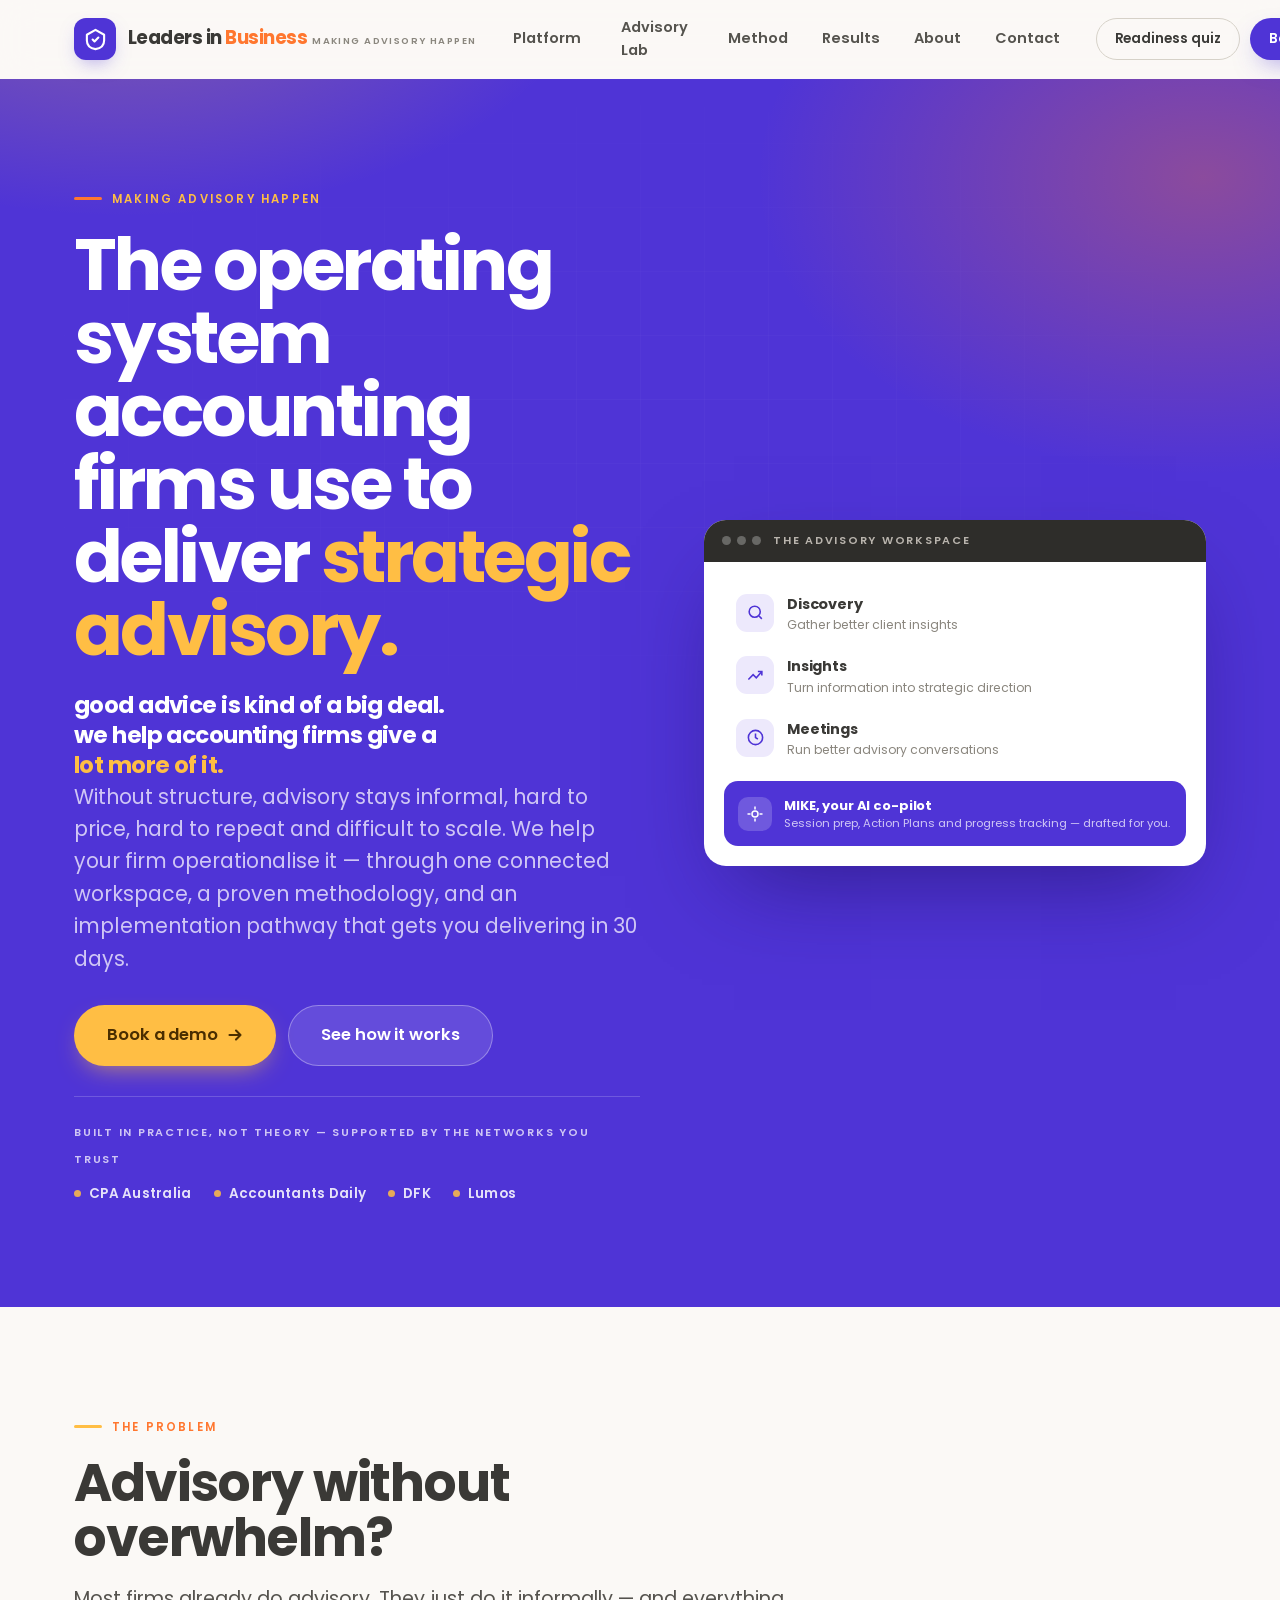
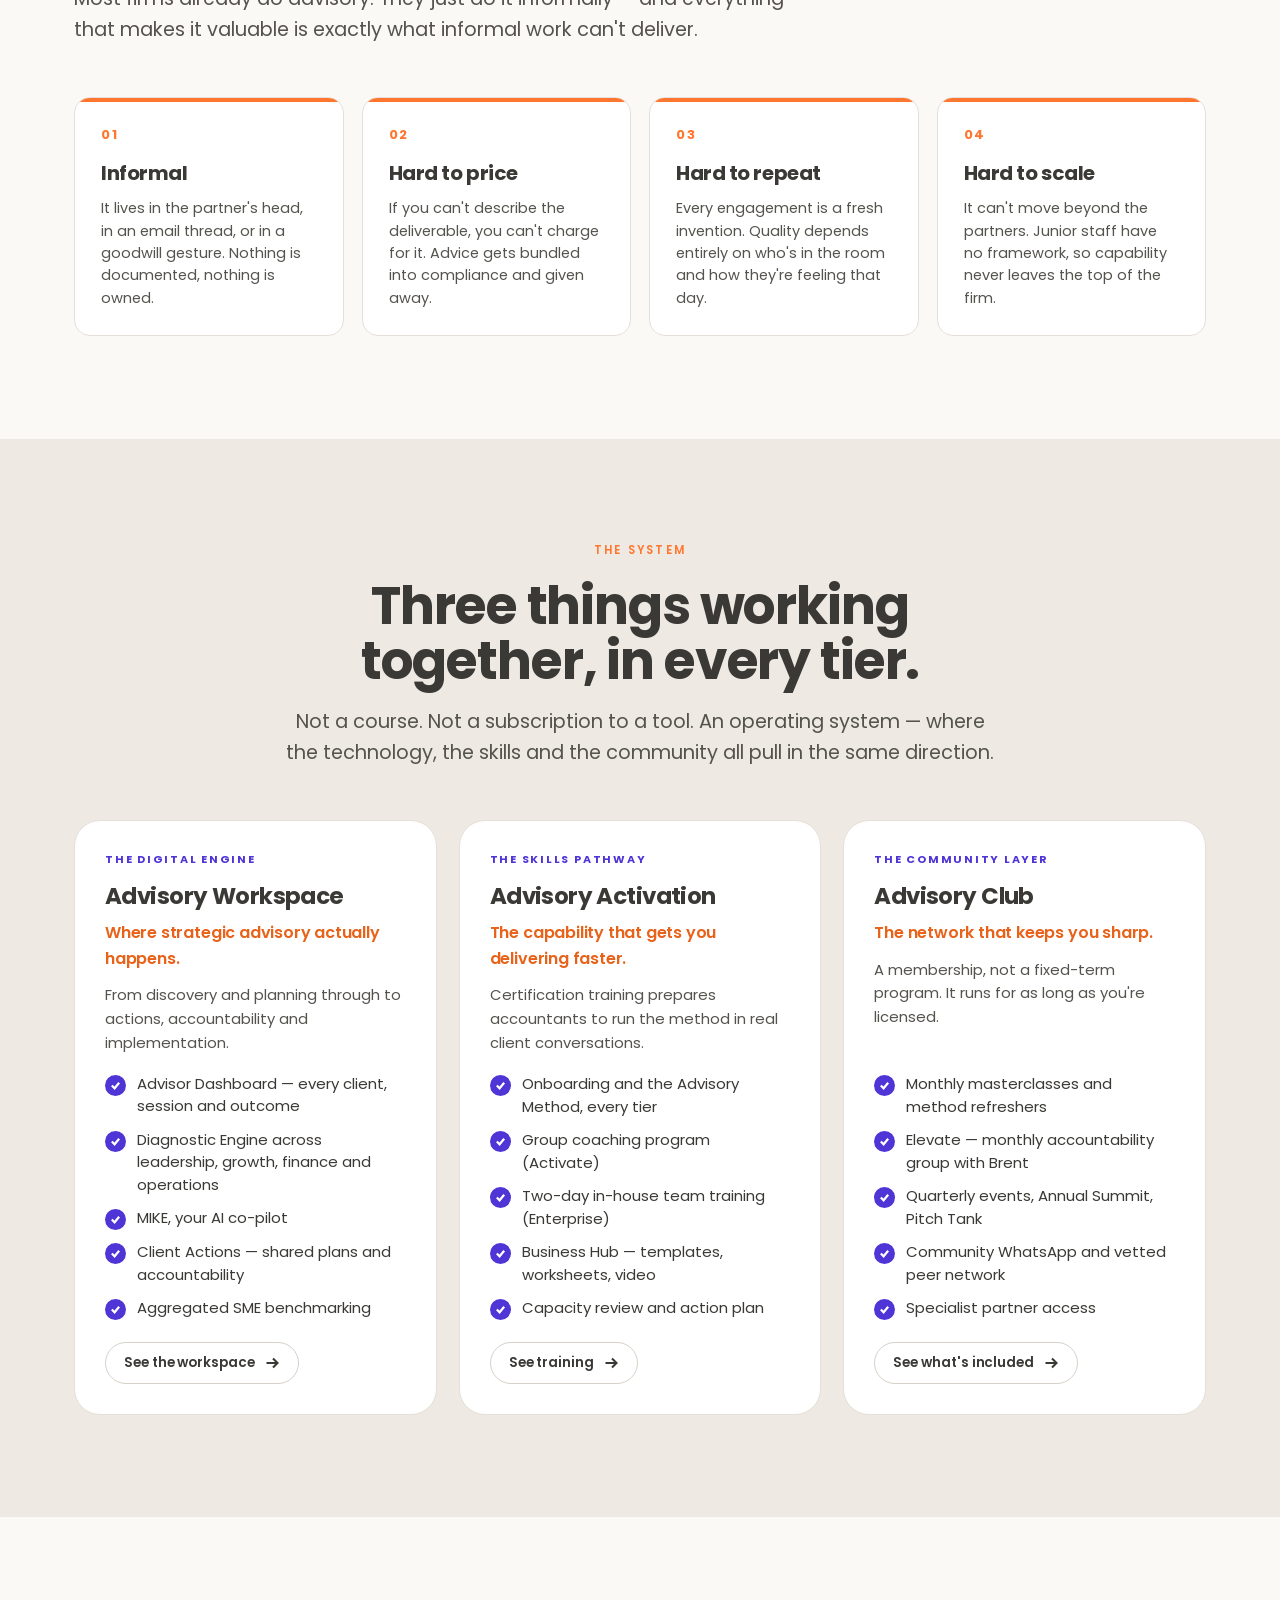
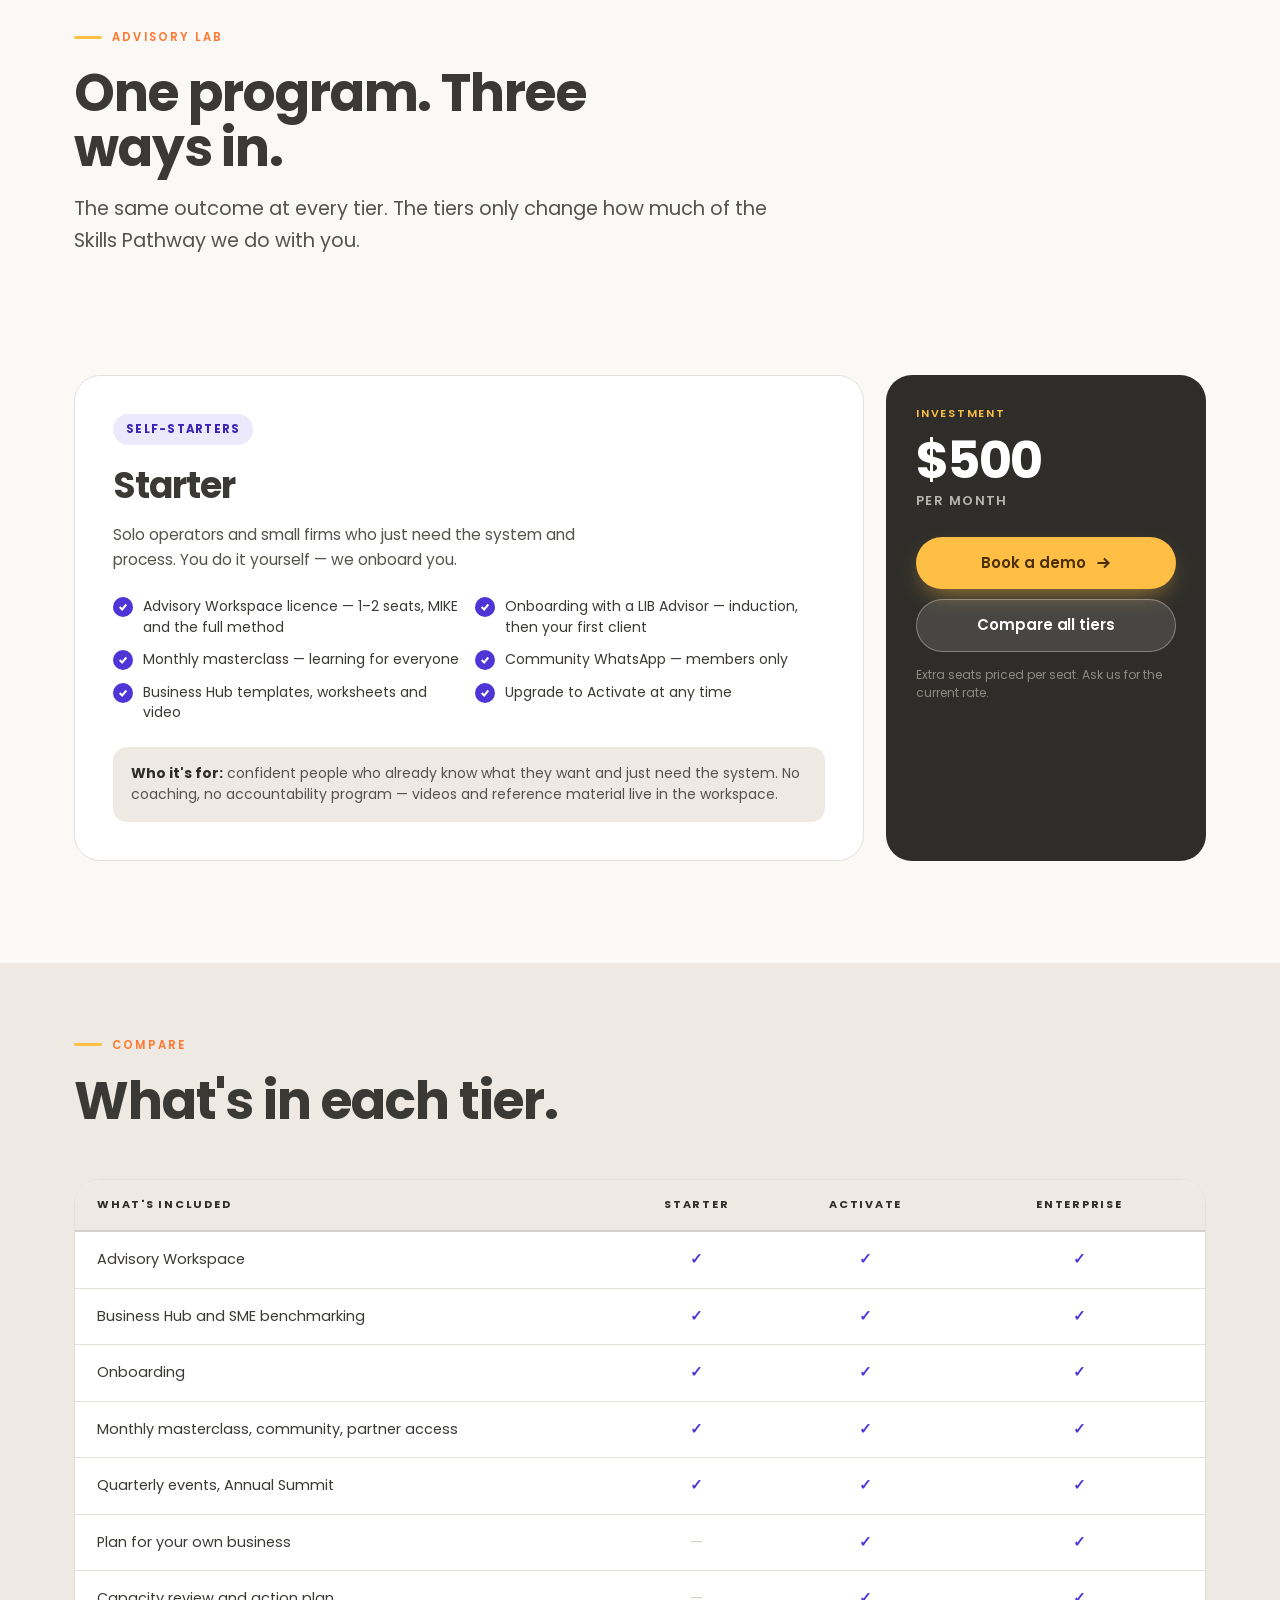
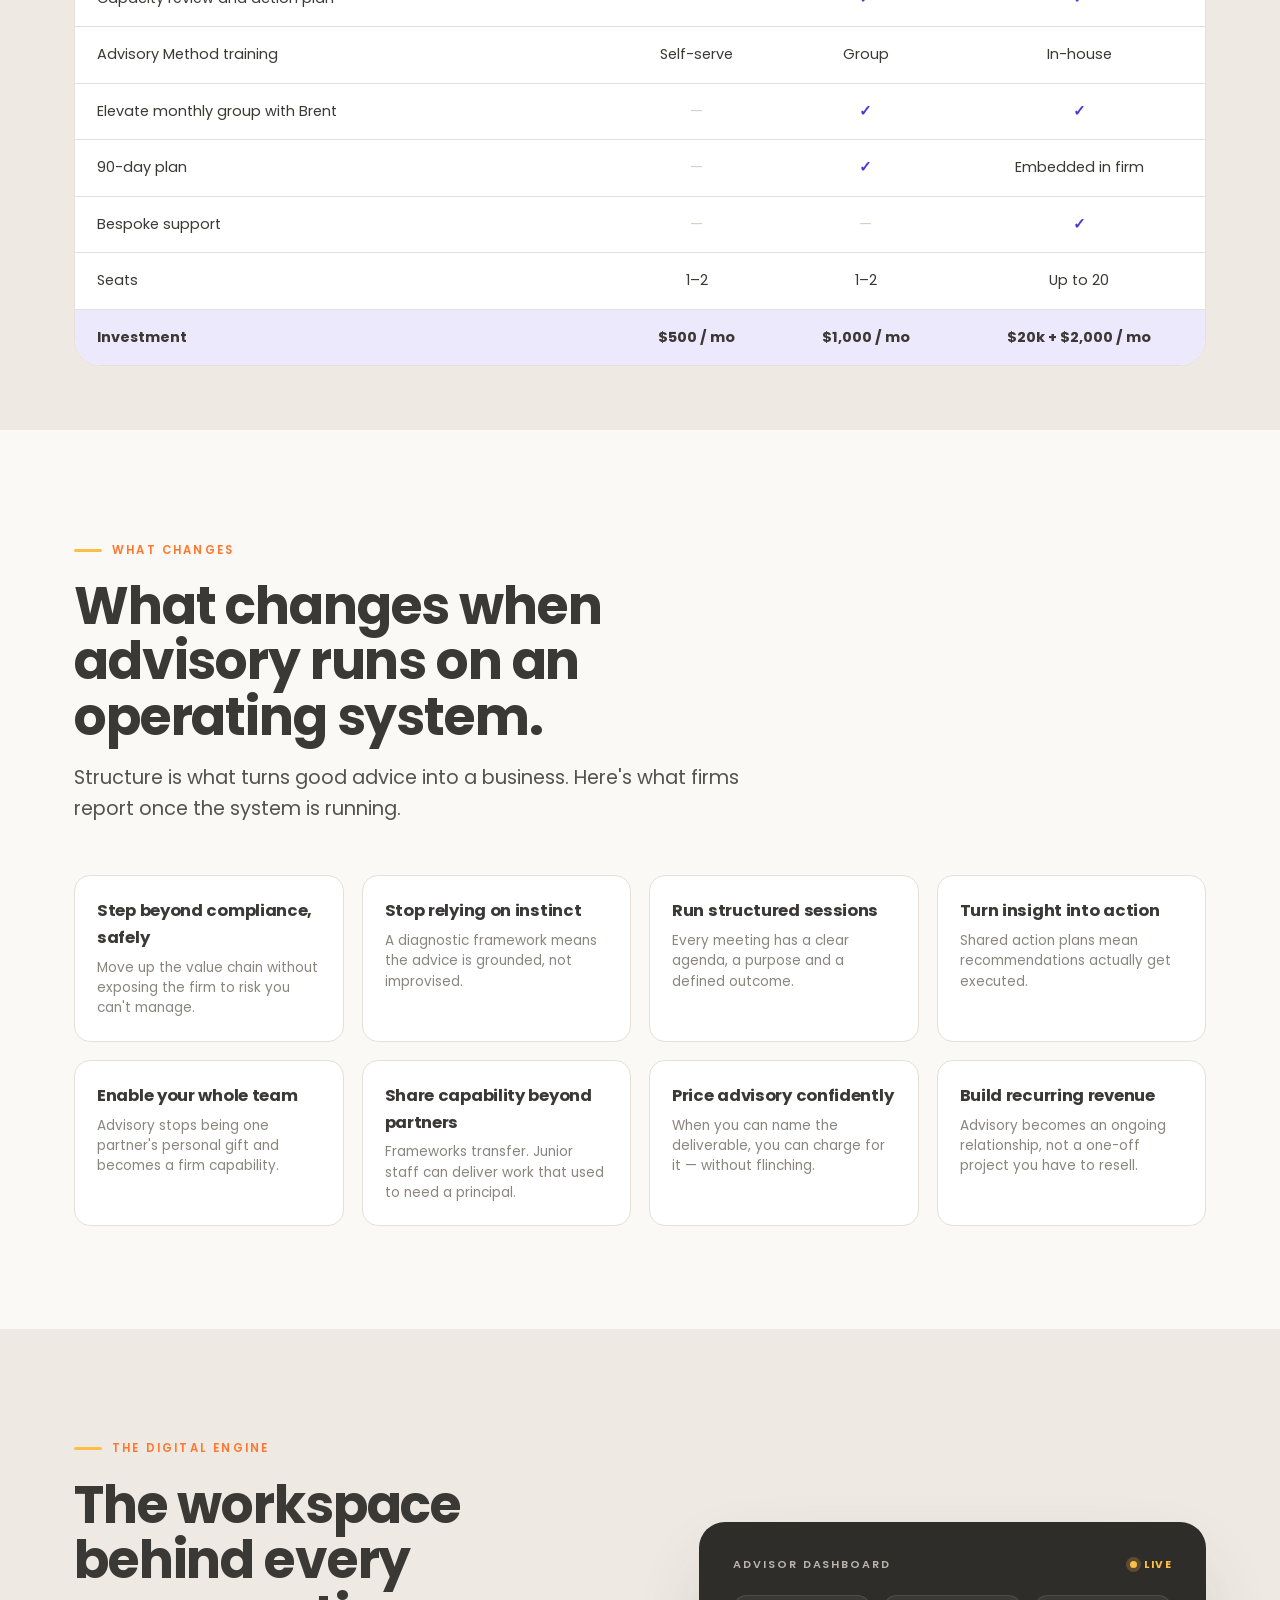
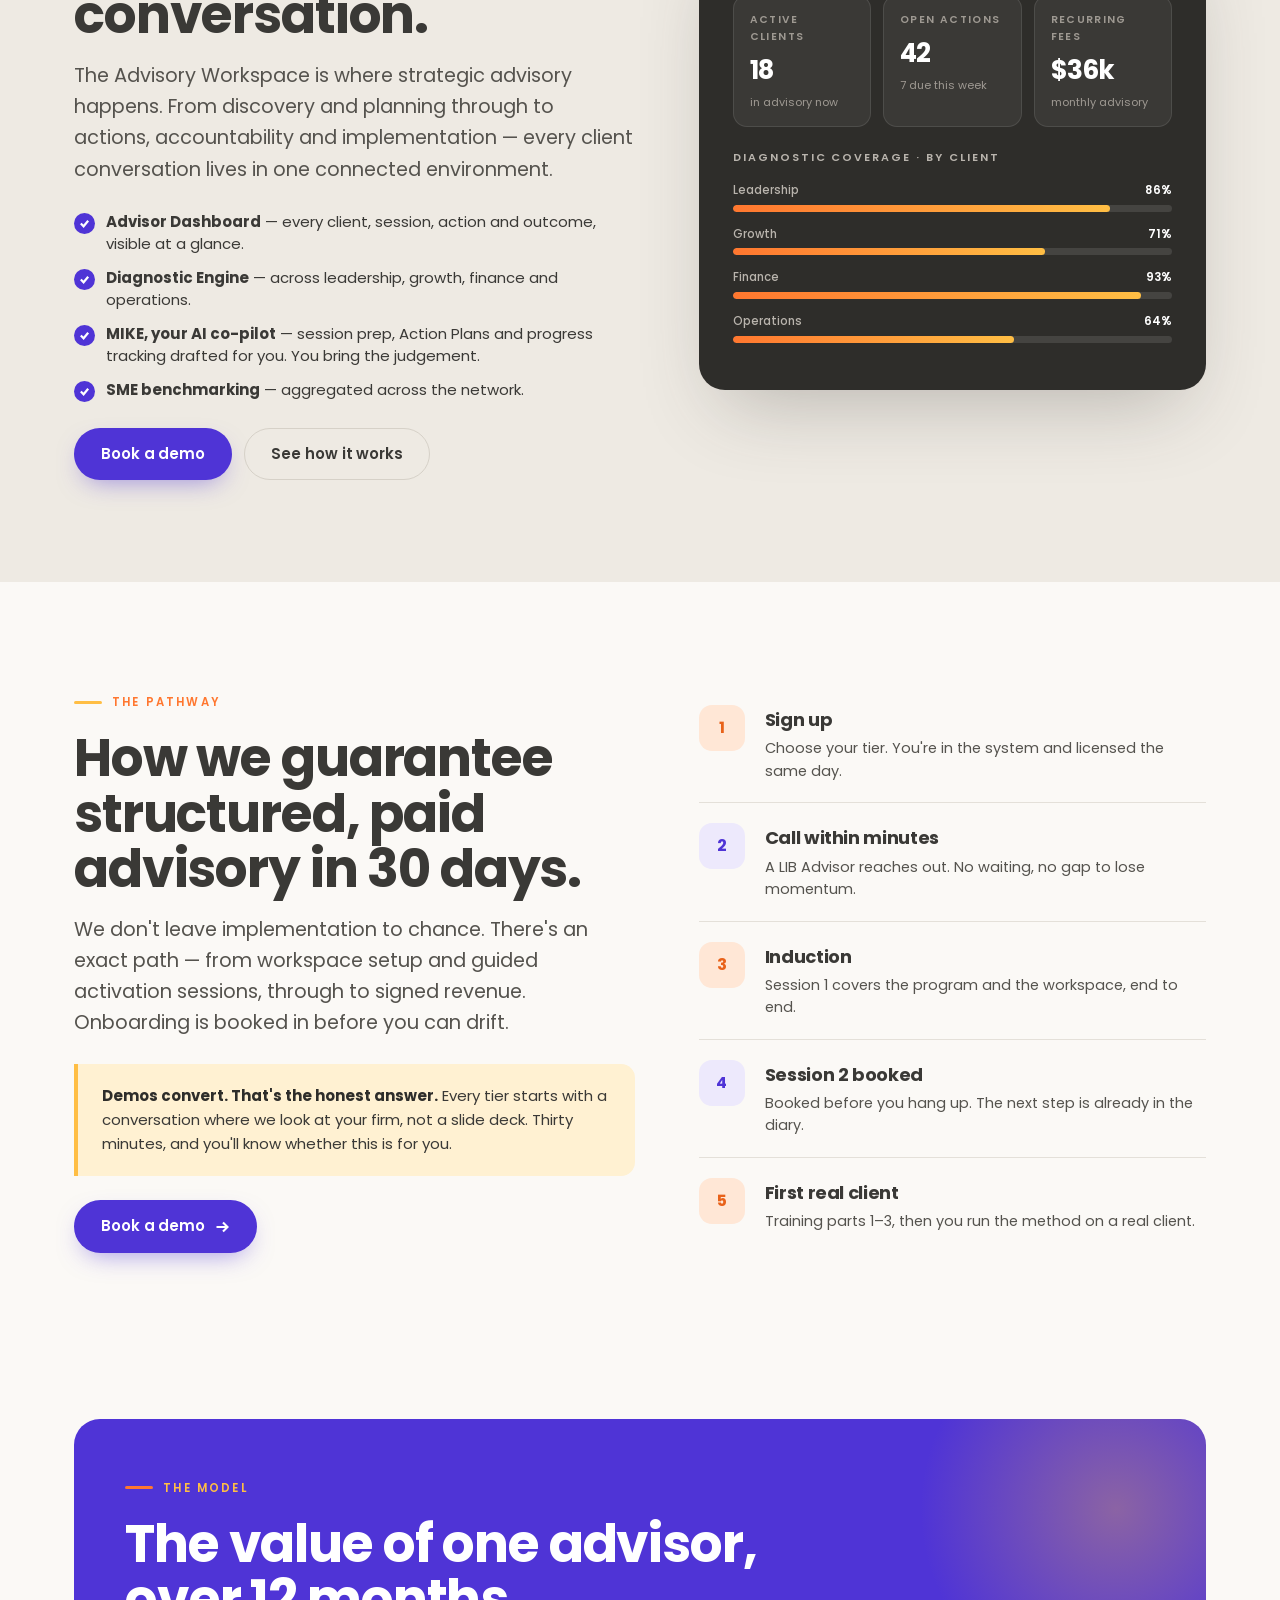
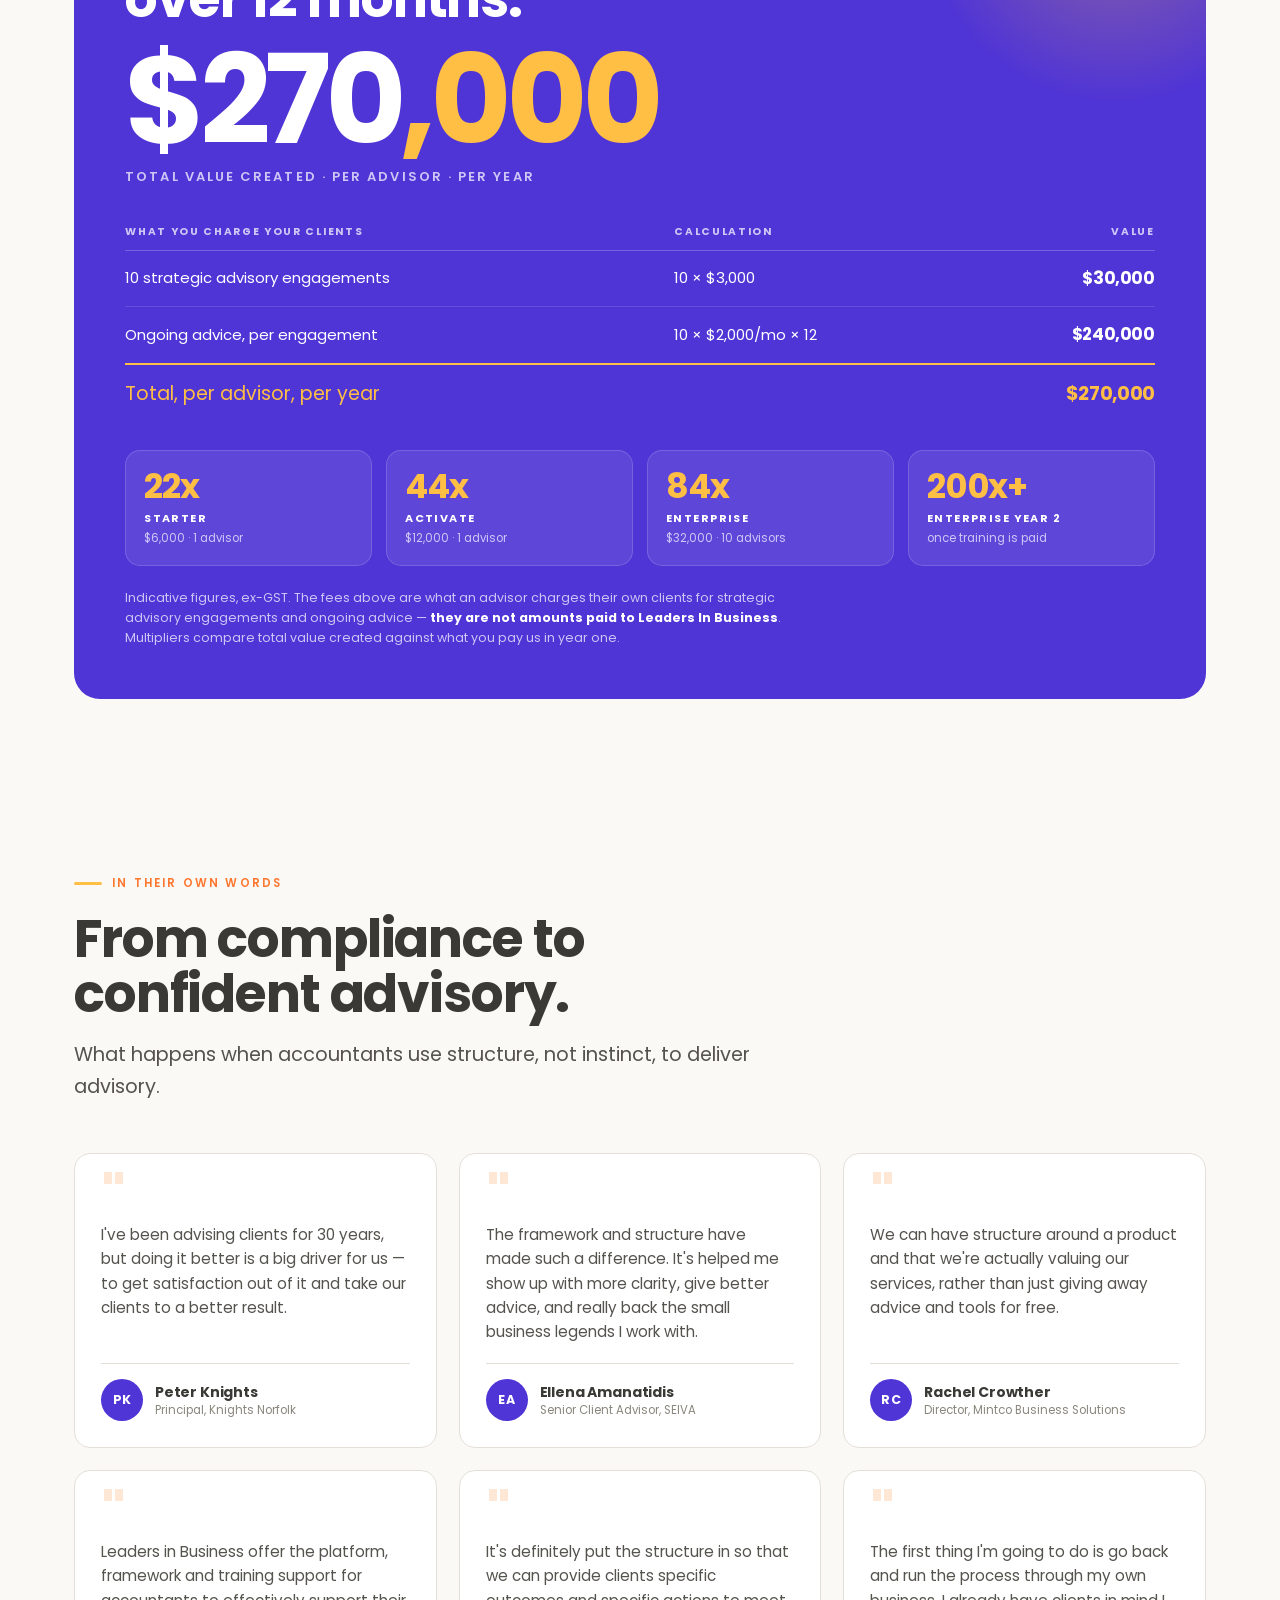
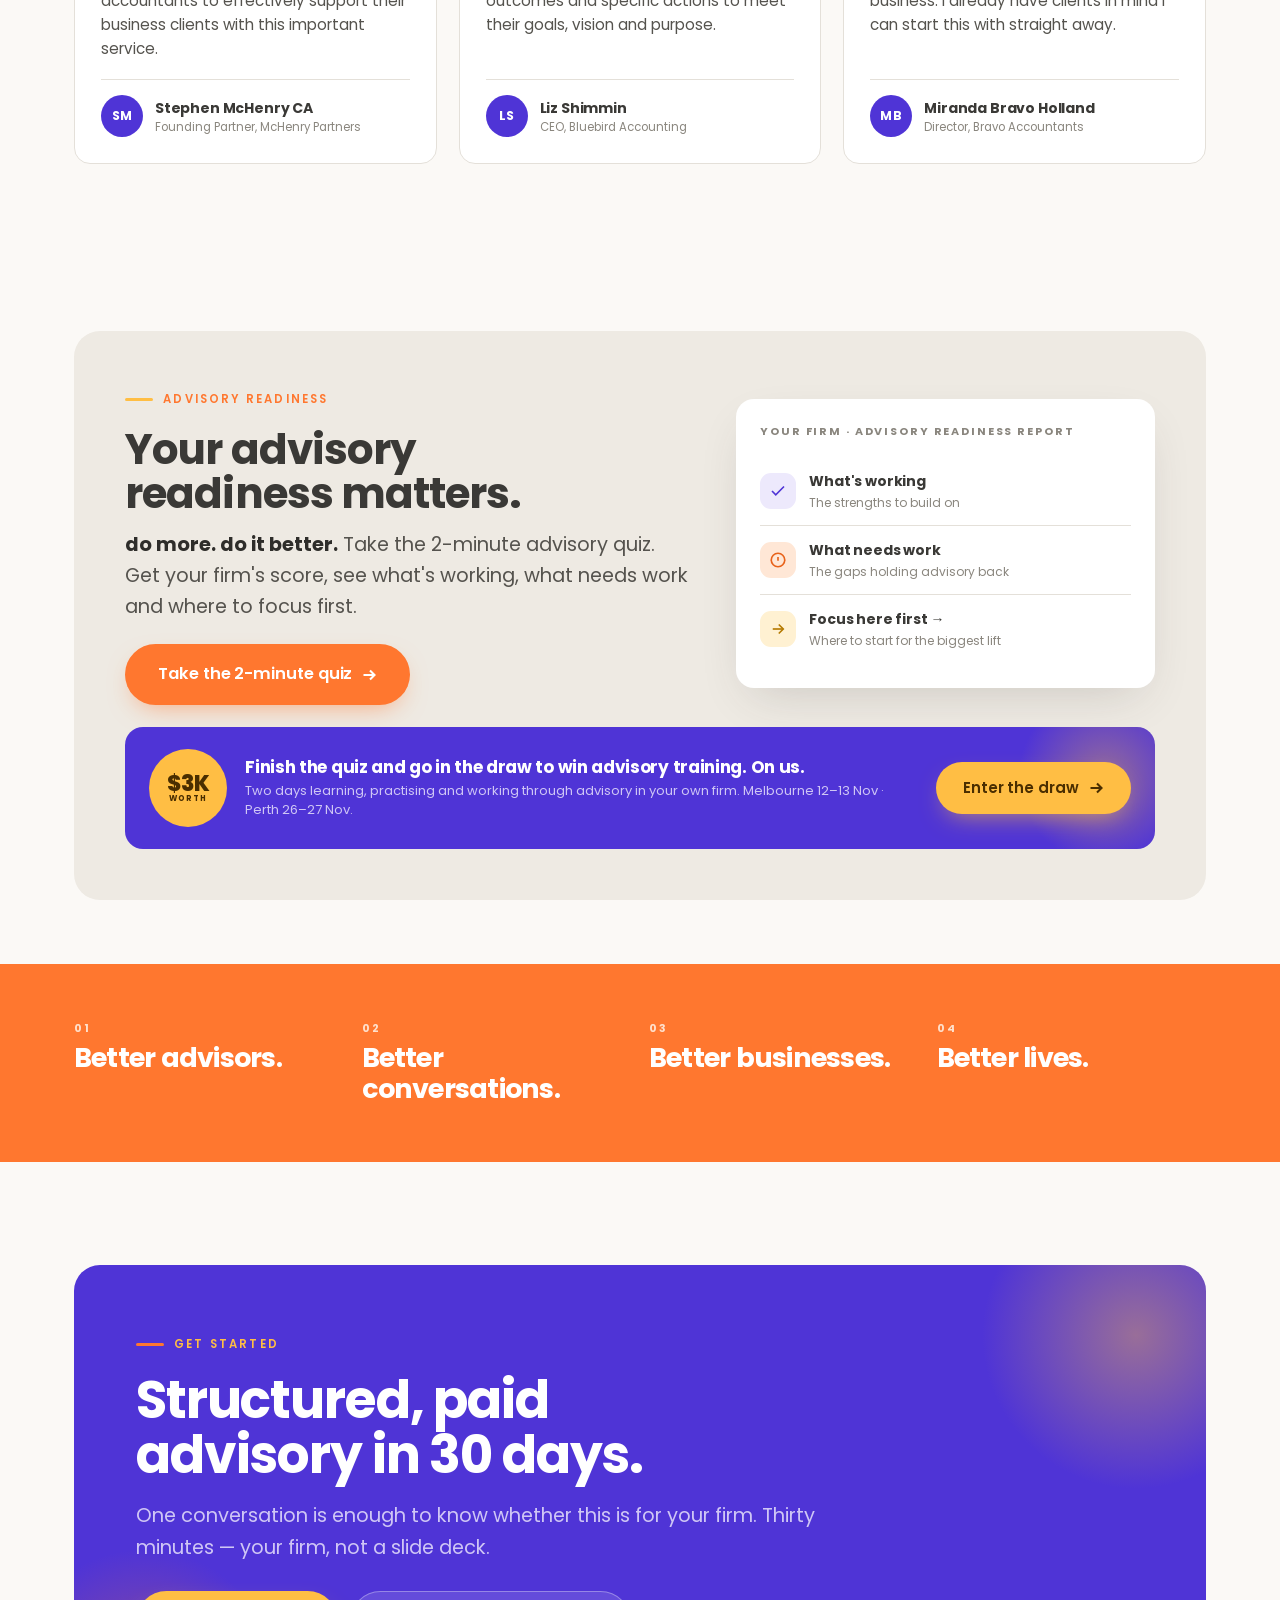
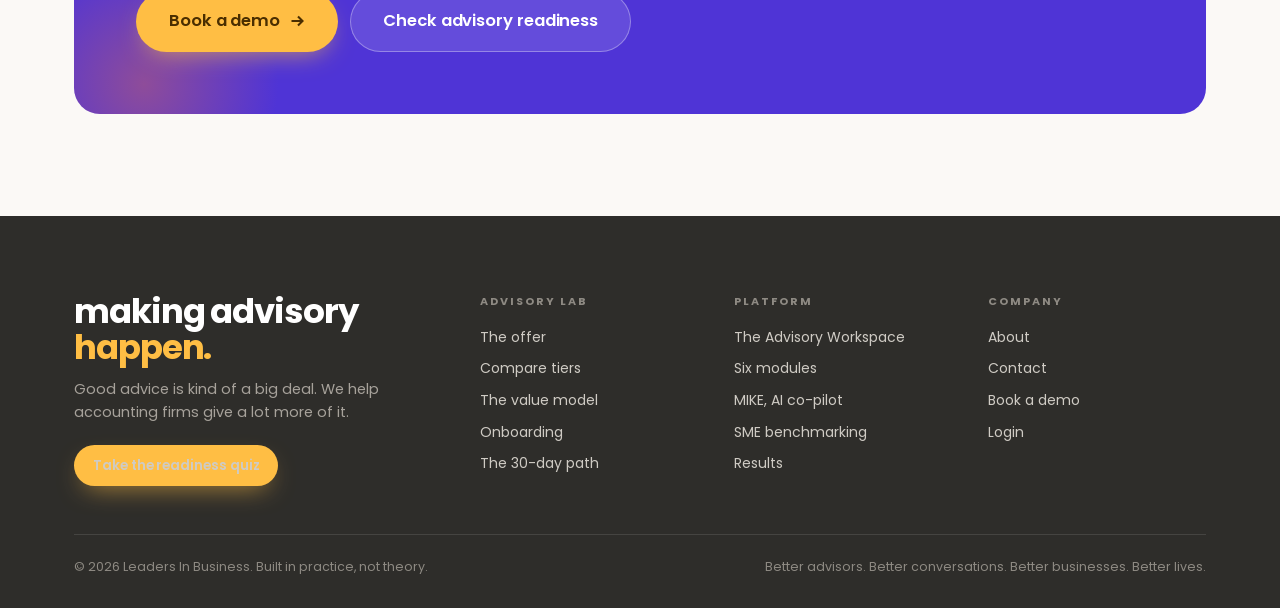
==== commit 374fec3d: "Deploy Leaders In Business site (8 pages + shell + SEO)" ====
--- a/index.html
+++ b/index.html
@@ -2,736 +2,986 @@
 <html lang="en-AU">
 <head>
 <meta charset="UTF-8">
-<meta name="viewport" content="width=device-width, initial-scale=1">
-<title>Leaders in Business — From Technical Accountant to Confident Advisor</title>
-<meta name="description" content="Accountants are the most trusted advisors in small business — yet most stay stuck in compliance. Leaders in Business gives your firm the structure, skills and tools to lead strategic advisory with confidence.">
+<meta name="viewport" content="width=device-width, initial-scale=1.0">
+<title>Leaders In Business — Making advisory happen | The operating system accounting firms use to deliver strategic advisory</title>
+<meta name="description" content="Good advice is kind of a big deal. We help accounting firms give a lot more of it. The Strategic Advisory Operating System gives your firm one connected workspace, a proven methodology and an implementation pathway. Structured, paid advisory in 30 days.">
+<meta property="og:title" content="Leaders In Business — Making advisory happen">
+<meta property="og:description" content="Good advice is kind of a big deal. We help accounting firms give a lot more of it.">
+<meta property="og:type" content="website">
+<link rel="canonical" href="https://leadersinbusiness.com.au/">
 <link rel="preconnect" href="https://fonts.googleapis.com">
 <link rel="preconnect" href="https://fonts.gstatic.com" crossorigin>
-<link href="https://fonts.googleapis.com/css2?family=Poppins:ital,wght@0,300;0,400;0,500;0,600;0,700;1,400&display=swap" rel="stylesheet">
+<link href="https://fonts.googleapis.com/css2?family=Poppins:wght@400;500;600;700;800&display=swap" rel="stylesheet">
+<link rel="stylesheet" href="assets/base.css">
 <style>
-/* ============================================================
-   LEADERS IN BUSINESS — shared stylesheet
-   BRAND TOKENS: change a value once here and the whole site updates.
-   ============================================================ */
-:root{
-  --ink:#1b1b1b;          /* near-black text + dark logo */
-  --ink-deep:#241655;     /* deep indigo — dark band / footer (matches info pack) */
-  --indigo:#2a1a66;       /* brand indigo */
-  --violet-soft:#8b7fe8;  /* soft periwinkle accent */
-  --paper:#faf6ef;        /* warm cream background */
-  --paper-2:#ece4d9;      /* greige alt sections */
-  --purple:#5a2be6;       /* primary brand accent */
-  --purple-deep:#4a1fd0;
-  --orange:#f26f1f;       /* secondary / conversion */
-  --orange-deep:#dd5f12;
-  --muted:#46464d;
-  --line:rgba(27,27,27,.14);
-  --radius:16px;
-  --maxw:1180px;
-  --font:"Poppins",system-ui,sans-serif;
-}
-*{box-sizing:border-box;margin:0;padding:0}
-html{scroll-behavior:smooth}
-body{font-family:var(--font);background:var(--paper);color:var(--ink);line-height:1.55;
-  -webkit-font-smoothing:antialiased;overflow-x:hidden}
-a{color:inherit;text-decoration:none}
-img{display:block;max-width:100%}
-.wrap{max-width:var(--maxw);margin:0 auto;padding:0 28px}
-
-h1,h2,h3{font-weight:600;line-height:1.08;letter-spacing:-.01em;text-transform:lowercase}
-.dot{width:11px;height:11px;border-radius:50%;background:var(--purple)}
-.eyebrow{font-weight:600;font-size:.95rem;color:var(--purple);text-transform:lowercase}
-
-/* buttons */
-.btn{display:inline-flex;align-items:center;gap:.5em;font-weight:600;font-size:.95rem;
-  padding:.85em 1.5em;border-radius:100px;transition:.25s ease;cursor:pointer;border:2px solid transparent;white-space:nowrap}
-.btn-primary{background:var(--purple);color:#fff}
-.btn-primary:hover{background:var(--purple-deep);transform:translateY(-2px)}
-.btn-ghost{border-color:var(--ink);color:var(--ink)}
-.btn-ghost:hover{background:var(--ink);color:var(--paper);transform:translateY(-2px)}
-.btn-cta{background:var(--orange);color:#fff}
-.btn-cta:hover{background:var(--orange-deep);transform:translateY(-2px)}
-.btn-lite{border-color:rgba(250,246,239,.4);color:var(--paper)}
-.btn-lite:hover{background:var(--paper);color:var(--ink)}
-
-/* nav */
-header.nav{position:sticky;top:0;z-index:60;background:rgba(250,246,239,.9);backdrop-filter:blur(12px);border-bottom:1px solid var(--line)}
-.nav-inner{display:flex;align-items:center;justify-content:space-between;height:76px}
-.brand img{height:30px}
-.nav-links{display:flex;align-items:center;gap:30px;font-weight:500;font-size:.96rem}
-.nav-links>a,.has-drop>span{position:relative;padding:4px 0;cursor:pointer;display:inline-flex;align-items:center;gap:5px}
-.nav-links>a::after{content:"";position:absolute;left:0;bottom:-2px;height:2px;width:0;background:var(--purple);transition:width .25s}
-.nav-links>a:hover::after{width:100%}
-.nav-links a[aria-current="page"]{color:var(--purple)}
-.has-drop{position:relative}
-.has-drop .drop{position:absolute;top:100%;left:50%;transform:translateX(-50%) translateY(8px);background:var(--paper);
-  border:1px solid var(--line);border-radius:14px;padding:10px;min-width:210px;opacity:0;visibility:hidden;
-  transition:.2s;box-shadow:0 24px 50px -24px rgba(27,27,27,.4);display:flex;flex-direction:column;gap:2px}
-.has-drop:hover .drop{opacity:1;visibility:visible;transform:translateX(-50%) translateY(4px)}
-.has-drop .drop a{padding:9px 12px;border-radius:9px;font-size:.92rem}
-.has-drop .drop a:hover{background:var(--paper-2);color:var(--purple)}
-.nav-cta{display:flex;align-items:center;gap:14px}
-.login{font-weight:500;font-size:.95rem}
-.hamburger{display:none;flex-direction:column;gap:5px;background:none;border:0;cursor:pointer;padding:8px}
-.hamburger span{width:24px;height:2px;background:var(--ink);transition:.3s}
-.mobile-menu{display:none}
-
-/* generic section helpers */
-section{position:relative;z-index:2}
-.pad{padding:92px 0}
-.pad-sm{padding:60px 0}
-.center{text-align:center;max-width:820px;margin:0 auto}
-.center .dot{margin:0 auto 26px}
-.center h2{font-size:clamp(2rem,4vw,3.2rem)}
-.purple-line{color:var(--purple)}
-.center p.body{margin-top:24px;color:var(--muted);font-size:1.12rem;max-width:60ch;margin-left:auto;margin-right:auto}
-.section-head{max-width:760px}
-.section-head .dot{margin-bottom:18px}
-.section-head h2{font-size:clamp(1.9rem,3.6vw,2.8rem)}
-.section-head p{margin-top:16px;color:var(--muted);font-size:1.08rem;max-width:58ch}
-.alt{background:var(--paper-2)}
-
-/* home hero */
-.hero{position:relative;padding:70px 0 40px}
-.hero-grid{display:grid;grid-template-columns:1.02fr .98fr;gap:50px;align-items:center}
-.hero h1{font-size:clamp(2.4rem,5vw,4.1rem);max-width:13ch}
-.hero .rule{width:84px;height:3px;background:var(--ink);margin:26px 0}
-.hero p.lead{font-size:1.12rem;color:var(--muted);max-width:42ch;margin-bottom:34px}
-.hero-ctas{display:flex;gap:14px;flex-wrap:wrap}
-
-/* speech-bubble portrait */
-.bubble{position:relative;border:3px solid var(--purple);border-radius:26px;overflow:hidden;
-  aspect-ratio:1/1.04;background:var(--paper-2);box-shadow:0 30px 70px -34px rgba(90,43,230,.5)}
-.bubble::after{content:"";position:absolute;left:38px;bottom:-17px;width:30px;height:30px;
-  background:var(--paper);border-left:3px solid var(--purple);border-bottom:3px solid var(--purple);
-  transform:rotate(-45deg);border-bottom-left-radius:6px}
-.bubble .slide{position:absolute;inset:0;opacity:0;transition:opacity .8s ease}
-.bubble .slide.on{opacity:1}
-.bubble .slide img{width:100%;height:100%;object-fit:cover}
-.bubble .scrim{position:absolute;inset:0;background:linear-gradient(to top,rgba(15,12,25,.85) 0%,rgba(15,12,25,.15) 42%,transparent 65%)}
-.bubble .cap{position:absolute;left:30px;right:30px;bottom:34px;color:#fff;z-index:2}
-.bubble .cap h3{font-size:clamp(1.7rem,3vw,2.4rem);color:#fff;line-height:1.02}
-.bubble .cap .who{margin-top:10px;font-size:.98rem;opacity:.92;text-transform:none}
-
-/* page hero (inner pages) */
-.page-hero{padding:74px 0 56px}
-.page-hero .dot{margin-bottom:20px}
-.page-hero h1{font-size:clamp(2.2rem,4.6vw,3.7rem);max-width:18ch}
-.page-hero p.lead{margin-top:22px;font-size:1.14rem;color:var(--muted);max-width:60ch}
-.page-hero .hero-ctas{margin-top:32px}
-.page-hero.split{display:grid;grid-template-columns:1.1fr .9fr;gap:50px;align-items:center}
-
-/* drag row */
-.drag-hint{display:flex;align-items:center;justify-content:center;gap:10px;margin:34px 0 4px;color:var(--muted);
-  font-size:.82rem;font-weight:600;text-transform:lowercase}
-.drag-hint svg{width:30px;color:var(--purple)}
-.drag-row{display:flex;gap:22px;overflow-x:auto;padding:26px 28px 30px;cursor:grab;scrollbar-width:none;scroll-snap-type:x proximity}
-.drag-row::-webkit-scrollbar{display:none}
-.drag-row.dragging{cursor:grabbing}
-.pain-card{flex:0 0 304px;scroll-snap-align:start;background:var(--paper);border:3px solid var(--purple);
-  border-radius:20px;padding:28px;user-select:none}
-.pain-card:nth-child(even){border-color:var(--orange)}
-.pain-card q{font-size:1.18rem;font-weight:500;line-height:1.35;quotes:none;display:block}
-.pain-card .who{display:flex;align-items:center;gap:12px;margin-top:22px}
-.pain-card .who img{width:44px;height:44px;border-radius:50%;object-fit:cover;pointer-events:none}
-.pain-card .who span{font-weight:600;font-size:.86rem;letter-spacing:.06em;color:var(--purple)}
-.pain-card:nth-child(even) .who span{color:var(--orange)}
-
-/* shifts / feature lists */
-.shifts-grid{display:grid;grid-template-columns:repeat(auto-fit,minmax(184px,1fr));gap:14px;margin-top:48px}
-.shift{background:var(--paper);border:1px solid var(--line);border-radius:var(--radius);padding:24px 22px;
-  font-size:1.18rem;font-weight:500;line-height:1.2;text-transform:lowercase;transition:.3s;position:relative;overflow:hidden}
-.shift::before{content:"";position:absolute;left:0;top:0;height:100%;width:5px;background:var(--purple);transform:scaleY(0);transform-origin:bottom;transition:transform .35s}
-.shift:nth-child(even)::before{background:var(--orange)}
-.shift:hover{transform:translateY(-4px);box-shadow:0 18px 40px -24px rgba(27,27,27,.4)}
-.shift:hover::before{transform:scaleY(1)}
-.shift span{display:block;font-size:.8rem;font-weight:700;color:var(--purple);margin-bottom:10px}
-.shift:nth-child(even) span{color:var(--orange)}
-
-/* feature rows */
-.feature{display:grid;grid-template-columns:1fr 1fr;gap:56px;align-items:center;padding:62px 0}
-.feature.rev .feature-text{order:2}
-.feature-media{border-radius:var(--radius);overflow:hidden;box-shadow:0 30px 70px -32px rgba(27,27,27,.45);background:var(--paper-2);aspect-ratio:4/3}
-.feature-media img{width:100%;height:100%;object-fit:cover}
-.feature-text .dot{margin-bottom:16px}
-.feature-text h2{font-size:clamp(1.7rem,3vw,2.5rem)}
-.feature-text p{color:var(--muted);font-size:1.08rem;margin:18px 0 28px;max-width:50ch}
-.feature-ctas{display:flex;gap:12px;flex-wrap:wrap}
-
-/* check list */
-.checks{list-style:none;display:grid;gap:14px;margin-top:10px}
-.checks li{position:relative;padding-left:36px;font-size:1.06rem;color:var(--muted)}
-.checks li::before{content:"";position:absolute;left:0;top:3px;width:22px;height:22px;border-radius:50%;
-  background:var(--purple);background-image:url("data:image/svg+xml,%3Csvg xmlns='http://www.w3.org/2000/svg' viewBox='0 0 24 24' fill='none' stroke='%23fff' stroke-width='3'%3E%3Cpath d='M5 13l4 4L19 7'/%3E%3C/svg%3E");background-size:14px;background-repeat:no-repeat;background-position:center}
-
-/* three-up cards */
-.cards-3{display:grid;grid-template-columns:repeat(3,1fr);gap:24px;margin-top:48px}
-.icard{background:var(--paper);border:1px solid var(--line);border-radius:var(--radius);padding:32px;transition:.3s}
-.icard:hover{transform:translateY(-4px);box-shadow:0 24px 50px -28px rgba(27,27,27,.4)}
-.icard .tag{width:46px;height:46px;border-radius:12px;background:var(--purple);color:#fff;display:grid;place-items:center;font-weight:700;margin-bottom:18px}
-.icard:nth-child(2) .tag{background:var(--orange)}
-.icard:nth-child(3) .tag{background:var(--ink)}
-.icard h3{font-size:1.3rem;margin-bottom:10px}
-.icard p{color:var(--muted)}
-.icard a.more{display:inline-block;margin-top:16px;font-weight:600;color:var(--purple)}
-
-/* numbered steps */
-.steps{margin-top:48px;display:grid;gap:18px}
-.step{display:grid;grid-template-columns:64px 1fr;gap:22px;align-items:start;background:var(--paper);
-  border:1px solid var(--line);border-radius:var(--radius);padding:28px 30px}
-.step .num{font-size:1.6rem;font-weight:700;color:var(--purple)}
-.step:nth-child(even) .num{color:var(--orange)}
-.step h3{font-size:1.25rem;margin-bottom:8px}
-.step p{color:var(--muted)}
-
-/* pricing */
-.price-grid{display:grid;grid-template-columns:repeat(3,1fr);gap:24px;margin-top:42px}
-.price-card{background:var(--paper);border:1px solid var(--line);border-radius:20px;padding:34px;display:flex;flex-direction:column}
-.price-card.feat{border:2px solid var(--purple);box-shadow:0 26px 60px -30px rgba(90,43,230,.4)}
-.price-card h3{color:var(--orange);font-size:1.7rem;margin-bottom:14px}
-.price-card .desc{color:var(--muted);margin-bottom:8px}
-.price-card .terms{color:var(--muted);font-size:.92rem;margin-bottom:22px}
-.price-card .price{font-size:2.8rem;font-weight:700;color:var(--orange);line-height:1}
-.price-card .price small{font-size:1rem;font-weight:600;color:var(--ink)}
-.price-card .btn{margin-top:auto}
-.price-card hr{border:0;border-top:1px solid var(--line);margin:22px 0}
-
-/* certification cards */
-.cert-grid{display:grid;grid-template-columns:repeat(3,1fr);gap:24px;margin-top:42px}
-.cert{background:var(--paper);border:1px solid var(--line);border-radius:20px;padding:32px;display:flex;flex-direction:column}
-.cert .badge{width:84px;height:84px;object-fit:contain;margin-bottom:18px}
-.cert h3{font-size:1.3rem;margin-bottom:10px}
-.cert .lead-sm{color:var(--muted);margin-bottom:14px}
-.cert .price{font-size:1.7rem;font-weight:700;color:var(--purple);margin-bottom:18px}
-.cert ul{list-style:none;display:grid;gap:9px;margin:6px 0 22px;font-size:.95rem;color:var(--muted)}
-.cert ul li{position:relative;padding-left:24px}
-.cert ul li::before{content:"";position:absolute;left:0;top:7px;width:8px;height:8px;border-radius:50%;background:var(--purple)}
-.cert .btn{margin-top:auto}
-
-/* date cards */
-.date-grid{display:grid;grid-template-columns:repeat(auto-fit,minmax(220px,1fr));gap:18px;margin-top:36px}
-.date-card{background:var(--paper);border:1px solid var(--line);border-radius:var(--radius);padding:24px;display:block;transition:.3s}
-.date-card:hover{transform:translateY(-3px);box-shadow:0 18px 40px -24px rgba(27,27,27,.35)}
-.date-card .status{display:inline-block;font-size:.72rem;font-weight:700;letter-spacing:.08em;text-transform:uppercase;
-  padding:5px 11px;border-radius:100px;margin-bottom:14px}
-.date-card .status.fast{background:rgba(242,111,31,.15);color:var(--orange-deep)}
-.date-card .status.open{background:rgba(90,43,230,.13);color:var(--purple-deep)}
-.date-card .when{font-size:1.3rem;font-weight:600}
-.date-card .where{color:var(--muted);font-size:.95rem;margin-top:6px}
-
-/* team */
-.team-grid{display:grid;grid-template-columns:repeat(3,1fr);gap:26px;margin-top:46px}
-.team-card{background:var(--paper);border:1px solid var(--line);border-radius:var(--radius);overflow:hidden}
-.team-card .photo{aspect-ratio:1/1;background:var(--paper-2);overflow:hidden}
-.team-card .photo img{width:100%;height:100%;object-fit:cover}
-.team-card .info{padding:24px}
-.team-card .info h3{font-size:1.4rem}
-.team-card .role{font-size:.74rem;font-weight:700;letter-spacing:.1em;text-transform:uppercase;color:var(--purple);margin:6px 0 12px}
-.team-card .bio{color:var(--muted);font-size:.95rem}
-.team-card .info a{display:inline-block;margin-top:14px;font-weight:600;color:var(--orange)}
+/* ---- Home-page specific ---- */
+.hero{
+  background:var(--purple);color:#fff;position:relative;overflow:hidden;
+  padding:clamp(62px,8vw,112px) 0 clamp(70px,8vw,116px);
+}
+.hero::before{
+  content:"";position:absolute;inset:0;
+  background:
+    radial-gradient(780px 460px at 10% -12%,rgba(255,190,68,.34),transparent 62%),
+    radial-gradient(720px 480px at 94% 8%,rgba(255,119,47,.34),transparent 62%),
+    radial-gradient(1000px 560px at 52% 132%,rgba(207,198,245,.26),transparent 66%);
+}
+.hero::after{
+  content:"";position:absolute;inset:0;opacity:.16;
+  background-image:linear-gradient(rgba(255,255,255,.16) 1px,transparent 1px),
+                   linear-gradient(90deg,rgba(255,255,255,.16) 1px,transparent 1px);
+  background-size:64px 64px;
+  mask-image:radial-gradient(900px 460px at 50% 26%,#000,transparent 78%);
+  -webkit-mask-image:radial-gradient(900px 460px at 50% 26%,#000,transparent 78%);
+}
+.hero-inner{
+  position:relative;z-index:1;
+  display:grid;grid-template-columns:1.06fr .94fr;gap:clamp(34px,5vw,66px);align-items:center;
+}
+.hero h1{
+  font-size:clamp(38px,5.6vw,72px);line-height:1.02;letter-spacing:-.035em;color:#fff;
+  margin:20px 0 22px;
+}
+.hero h1 em{color:var(--sun);font-style:normal}
+.hero-lead{font-size:clamp(17px,1.9vw,20.5px);line-height:1.58;color:var(--lilac);max-width:56ch}
+.hero-pitch{
+  margin-top:16px;font-family:var(--font);font-size:clamp(18px,2vw,23px);font-weight:700;
+  letter-spacing:-.025em;color:#fff;line-height:1.32;max-width:26ch;
+}
+.hero-pitch .lo{color:var(--sun)}
+.hero-actions{display:flex;gap:12px;flex-wrap:wrap;margin:30px 0 30px}
+.hero-trust{border-top:1px solid rgba(255,255,255,.18);padding-top:20px}
+.hero-logos{display:flex;gap:22px;flex-wrap:wrap;margin-top:11px}
+.hero-logos span{
+  font-size:13.5px;font-weight:600;letter-spacing:.02em;color:#fff;opacity:.86;
+}
+.hero-logos span::before{content:"";display:inline-block;width:7px;height:7px;border-radius:50%;background:var(--sun);margin-right:8px;vertical-align:.5px}
+
+.hero-panel{
+  background:#fff;border-radius:22px;box-shadow:0 40px 90px -30px rgba(24,10,80,.55);
+  overflow:hidden;color:var(--ink);
+}
+.panel-bar{background:var(--ink-2);padding:12px 18px;display:flex;align-items:center;gap:12px}
+.panel-dots{display:flex;gap:6px}
+.panel-dots i{width:9px;height:9px;border-radius:50%;background:rgba(255,255,255,.28)}
+.panel-title{font-size:11px;font-weight:600;letter-spacing:.16em;text-transform:uppercase;color:#B9B4AD}
+.panel-body{padding:20px}
+.mod-row{display:flex;gap:13px;align-items:center;padding:11px 12px;border-radius:13px;transition:background .16s}
+.mod-row:hover{background:var(--purple-soft)}
+.mod-ico{width:38px;height:38px;border-radius:11px;background:var(--purple-soft);color:var(--purple);display:grid;place-items:center;flex:none}
+.mod-ico svg{width:19px;height:19px}
+.mod-n{font-size:14.5px;font-weight:700;letter-spacing:-.012em;color:var(--ink)}
+.mod-d{font-size:12.2px;color:var(--ink-mute);line-height:1.4}
+.panel-foot{margin-top:12px;padding:14px;border-radius:14px;background:var(--purple);color:#fff;display:flex;gap:12px;align-items:center}
+.panel-foot .pf-ico{width:34px;height:34px;border-radius:10px;background:rgba(255,255,255,.18);display:grid;place-items:center;flex:none}
+.panel-foot .pf-ico svg{width:18px;height:18px}
+.pf-t{font-size:13px;font-weight:700;letter-spacing:-.01em}
+.pf-d{font-size:11.4px;color:var(--lilac);line-height:1.4}
+
+/* problem cards */
+.prob-card{background:var(--card);border:1px solid var(--line);border-radius:var(--radius);padding:26px;position:relative;overflow:hidden}
+.prob-card::after{content:"";position:absolute;left:0;top:0;width:100%;height:4px;background:var(--orange)}
+.prob-n{font-family:var(--font);font-size:13px;font-weight:700;letter-spacing:.12em;color:var(--orange);margin-bottom:12px}
+.prob-t{font-size:20px;font-weight:700;letter-spacing:-.022em;margin-bottom:8px}
+.prob-d{font-size:14.5px;color:var(--ink-soft);line-height:1.55}
+
+/* layers */
+.layer-card{background:var(--card);border:1px solid var(--line);border-radius:var(--radius-lg);padding:30px;display:flex;flex-direction:column;height:100%}
+.layer-card .mono-label{color:var(--purple);font-weight:700}
+.layer-t{font-size:23px;font-weight:700;letter-spacing:-.025em;margin:10px 0 4px}
+.layer-sub{font-size:16px;font-weight:600;color:var(--orange-deep);letter-spacing:-.012em;margin-bottom:12px}
+.layer-d{font-size:14.8px;color:var(--ink-soft);line-height:1.6;margin-bottom:18px}
+.layer-card .check-list{margin-top:auto}
+
+/* tier selector */
+.tier-stage{display:grid;grid-template-columns:1fr 320px;gap:22px;align-items:stretch}
+.tier-panel{background:var(--card);border:1px solid var(--line);border-radius:var(--radius-lg);padding:clamp(26px,3vw,38px)}
+.tier-title{font-size:clamp(26px,3vw,36px);font-weight:700;letter-spacing:-.028em;margin:12px 0 8px}
+.tier-blurb{font-size:15.5px;color:var(--ink-soft);line-height:1.6;max-width:52ch}
+.tier-includes{display:grid;grid-template-columns:1fr 1fr;gap:12px;margin:24px 0}
+.tier-inc{display:flex;gap:10px;align-items:flex-start;font-size:14px;line-height:1.45}
+.tier-inc .tick{width:20px;height:20px;border-radius:50%;background:var(--purple);color:#fff;display:grid;place-items:center;flex:none;margin-top:1px}
+.tier-inc .tick svg{width:10px;height:10px}
+.tier-who{background:var(--cream);border-radius:14px;padding:16px 18px;font-size:14px;color:var(--ink-soft);line-height:1.55}
+.tier-who b{color:var(--ink-2)}
+.tier-rail{background:var(--ink-2);border-radius:var(--radius-lg);padding:30px;color:#fff;display:flex;flex-direction:column}
+.tier-rail .mono-label{color:var(--sun)}
+.tier-price{font-family:var(--font);font-size:clamp(38px,4vw,52px);font-weight:700;letter-spacing:-.04em;line-height:1;margin:12px 0 4px;color:#fff}
+.tier-per{font-size:13px;font-weight:600;letter-spacing:.11em;text-transform:uppercase;color:#B9B4AD}
+.tier-rail .btn{margin-top:auto}
+.tier-note{font-size:12px;color:#8E8A83;line-height:1.5;margin-top:14px}
+
+/* comparison */
+.cmp-wrap{background:var(--card);border:1px solid var(--line);border-radius:var(--radius-lg);overflow:hidden}
+.cmp-wrap .tbl th,.cmp-wrap .tbl td{padding:16px 22px}
+.cmp-wrap .tbl thead th{background:var(--cream);color:var(--ink-2);font-size:11px}
+.cmp-wrap .tbl tbody tr:last-child td{border-bottom:0}
+.cmp-wrap .tbl td:not(:first-child),.cmp-wrap .tbl th:not(:first-child){text-align:center}
+.cmp-row-hl{background:var(--purple-soft)!important}
+
+/* outcomes */
+.out-card{background:var(--card);border:1px solid var(--line);border-radius:var(--radius);padding:22px}
+.out-t{font-size:16.5px;font-weight:700;letter-spacing:-.018em;margin-bottom:6px}
+.out-d{font-size:13.6px;color:var(--ink-mute);line-height:1.5}
+
+/* dashboard mock */
+.dash{background:var(--ink-2);border-radius:var(--radius-lg);padding:clamp(22px,3vw,34px);color:#fff;box-shadow:var(--sh-3)}
+.dash-top{display:flex;justify-content:space-between;align-items:center;gap:16px;margin-bottom:22px}
+.dash-t{font-size:11px;font-weight:600;letter-spacing:.18em;text-transform:uppercase;color:#B9B4AD}
+.dash-live{font-size:10.5px;font-weight:700;letter-spacing:.14em;text-transform:uppercase;color:var(--sun);display:flex;align-items:center;gap:7px}
+.dash-live::before{content:"";width:7px;height:7px;border-radius:50%;background:var(--sun);box-shadow:0 0 0 4px rgba(255,190,68,.22)}
+.dash-stats{display:grid;grid-template-columns:repeat(3,1fr);gap:12px;margin-bottom:22px}
+.dash-stat{background:rgba(255,255,255,.06);border:1px solid rgba(255,255,255,.1);border-radius:14px;padding:15px 16px}
+.dash-stat .k{font-size:10.5px;font-weight:600;letter-spacing:.13em;text-transform:uppercase;color:#9E9992}
+.dash-stat .v{font-family:var(--font);font-size:26px;font-weight:700;letter-spacing:-.03em;margin-top:4px;color:#fff}
+.dash-stat .v .u{font-size:12px;color:var(--sun);letter-spacing:0;font-weight:600}
+.dash-stat .n{font-size:11px;color:#9E9992;margin-top:2px}
+.bar-row{margin-bottom:13px}
+.bar-k{display:flex;justify-content:space-between;font-size:11.5px;color:#B9B4AD;margin-bottom:5px;font-weight:500}
+.bar-k b{color:#fff;font-weight:600}
+.bar{height:7px;border-radius:4px;background:rgba(255,255,255,.11);overflow:hidden}
+.bar i{display:block;height:100%;border-radius:4px;background:linear-gradient(90deg,var(--orange),var(--sun))}
+
+/* path */
+.path-step{display:flex;gap:20px;align-items:flex-start;padding:20px 0;border-bottom:1px solid var(--line)}
+.path-step:last-child{border-bottom:0}
+.path-n{width:46px;height:46px;border-radius:13px;background:var(--purple-soft);color:var(--purple);display:grid;place-items:center;font-family:var(--font);font-size:16px;font-weight:700;flex:none}
+.path-step:nth-child(odd) .path-n{background:var(--orange-soft);color:var(--orange-deep)}
+.path-t{font-size:18px;font-weight:700;letter-spacing:-.02em}
+.path-d{font-size:14.5px;color:var(--ink-soft);line-height:1.55;margin-top:3px}
+
+/* value model */
+.value-block{background:var(--purple);border-radius:var(--radius-lg);color:#fff;padding:clamp(32px,4vw,56px);position:relative;overflow:hidden}
+.value-block::after{content:"";position:absolute;right:-120px;top:-120px;width:420px;height:420px;border-radius:50%;background:radial-gradient(circle,rgba(255,190,68,.34),transparent 66%)}
+.value-block > *{position:relative;z-index:1}
+.vm-num{font-family:var(--font);font-size:clamp(56px,10vw,124px);font-weight:700;letter-spacing:-.05em;line-height:.9;color:#fff}
+.vm-num .u{color:var(--sun)}
+.vm-cap{font-size:13px;font-weight:600;letter-spacing:.16em;text-transform:uppercase;color:var(--lilac);margin-top:10px}
+.value-table{width:100%;border-collapse:collapse;margin-top:26px;font-size:15px}
+.value-table th{text-align:left;font-size:10.5px;font-weight:700;letter-spacing:.16em;text-transform:uppercase;color:var(--lilac);padding:10px 0;border-bottom:1px solid rgba(255,255,255,.22)}
+.value-table td{padding:14px 0;border-bottom:1px solid rgba(255,255,255,.13);color:#fff}
+.value-table td:last-child{text-align:right;font-family:var(--font);font-weight:700;font-size:17px;letter-spacing:-.02em}
+.value-table tr.total td{border-bottom:0;border-top:2px solid var(--sun);font-size:19px;color:var(--sun)}
+.mult-grid{display:grid;grid-template-columns:repeat(4,1fr);gap:14px;margin-top:26px}
+.mult{background:rgba(255,255,255,.09);border:1px solid rgba(255,255,255,.16);border-radius:15px;padding:18px}
+.mult .x{font-family:var(--font);font-size:34px;font-weight:700;letter-spacing:-.035em;color:var(--sun);line-height:1}
+.mult .k{font-size:11px;font-weight:700;letter-spacing:.13em;text-transform:uppercase;color:#fff;margin-top:7px}
+.mult .d{font-size:11.5px;color:var(--lilac);line-height:1.45;margin-top:3px}
 
 /* testimonials */
-.testi-grid{columns:3;column-gap:22px;margin-top:48px}
-.testi{break-inside:avoid;background:var(--paper);border:1px solid var(--line);border-radius:var(--radius);padding:28px;margin-bottom:22px}
-.testi q{font-size:1.04rem;font-weight:400;line-height:1.5;quotes:'"' '"'}
-.testi .name{margin-top:18px;font-weight:600;font-size:.98rem}
-.testi .role{font-size:.86rem;color:var(--muted);margin-top:2px}
-
-/* articles */
-.chips{display:flex;flex-wrap:wrap;gap:10px;justify-content:center;margin-top:34px}
-.chip{border:1px solid var(--line);border-radius:100px;padding:8px 18px;font-size:.9rem;font-weight:500;transition:.25s}
-.chip:hover,.chip.on{background:var(--purple);color:#fff;border-color:var(--purple)}
-.article-grid{display:grid;grid-template-columns:repeat(auto-fill,minmax(280px,1fr));gap:24px;margin-top:42px}
-.article-card{background:var(--paper);border:1px solid var(--line);border-radius:var(--radius);padding:28px;display:flex;flex-direction:column;transition:.3s;min-height:200px}
-.article-card:hover{transform:translateY(-4px);box-shadow:0 22px 46px -26px rgba(27,27,27,.4)}
-.article-card .cat{font-size:.72rem;font-weight:700;letter-spacing:.08em;text-transform:uppercase;color:var(--orange);margin-bottom:14px}
-.article-card h3{font-size:1.22rem;line-height:1.25;text-transform:none}
-.article-card .read{margin-top:auto;padding-top:18px;font-weight:600;color:var(--purple)}
-
-/* partners marquee */
-.partners{text-align:center}
-.marquee{overflow:hidden;margin-top:42px;-webkit-mask-image:linear-gradient(90deg,transparent,#000 12%,#000 88%,transparent);mask-image:linear-gradient(90deg,transparent,#000 12%,#000 88%,transparent)}
-.marquee-track{display:flex;gap:64px;width:max-content;animation:scroll 26s linear infinite;align-items:center}
-.marquee:hover .marquee-track{animation-play-state:paused}
-.marquee img{height:48px;width:auto;object-fit:contain;opacity:.65;filter:grayscale(1);transition:.3s}
-.marquee img:hover{opacity:1;filter:none}
-@keyframes scroll{to{transform:translateX(-50%)}}
-
-/* FAQ accordion */
-.faq{max-width:840px;margin:42px auto 0}
-.faq-item{border-bottom:1px solid var(--line)}
-.faq-q{width:100%;text-align:left;background:none;border:0;cursor:pointer;font-family:var(--font);
-  font-size:1.12rem;font-weight:600;color:var(--ink);padding:22px 40px 22px 0;position:relative}
-.faq-q::after{content:"+";position:absolute;right:6px;top:50%;transform:translateY(-50%);font-size:1.5rem;color:var(--purple);transition:.25s}
-.faq-item.open .faq-q::after{content:"–"}
-.faq-a{max-height:0;overflow:hidden;transition:max-height .35s ease;color:var(--muted)}
-.faq-a div{padding:0 0 22px}
-.faq-a p{margin-bottom:12px}
-
-/* forms */
-.form-card{background:var(--paper);border:1px solid var(--line);border-radius:20px;padding:34px}
-.field{margin-bottom:16px}
-.field label{display:block;font-weight:500;font-size:.92rem;margin-bottom:6px}
-.field input,.field select,.field textarea{width:100%;padding:.8em 1em;border:1px solid var(--line);border-radius:12px;
-  background:var(--paper);font-family:var(--font);font-size:.98rem;color:var(--ink)}
-.field textarea{min-height:130px;resize:vertical}
-.field input:focus,.field select:focus,.field textarea:focus{outline:2px solid var(--purple);border-color:transparent}
-.grid-2{display:grid;grid-template-columns:1fr 1fr;gap:16px}
-.hp{position:absolute;left:-9999px}
-
-/* contact */
-.contact-grid{display:grid;grid-template-columns:1.1fr .9fr;gap:44px;align-items:start}
-.contact-info{display:grid;gap:26px}
-.contact-info .block h4{text-transform:lowercase;font-size:1.05rem;color:var(--purple);margin-bottom:6px}
-.contact-info .block p,.contact-info .block a{color:var(--muted);font-size:1.02rem}
-.contact-slogan{font-size:1.6rem;font-weight:600;text-transform:lowercase;line-height:1.15}
-
-/* legal */
-.legal{max-width:820px;margin:0 auto}
-.legal h2{font-size:1.4rem;margin:34px 0 12px}
-.legal p,.legal li{color:var(--muted);margin-bottom:14px}
-.legal ul{padding-left:22px}
-.notice{background:rgba(90,43,230,.07);border:1px dashed var(--purple);border-radius:14px;padding:22px 26px;color:var(--muted);margin-bottom:30px}
-
-/* CTA band */
-.cta-band{background:var(--ink-deep);color:var(--paper);border-radius:30px;margin:0 16px;padding:74px 40px;text-align:center;position:relative;overflow:hidden}
-.cta-band::after{content:"";position:absolute;width:440px;height:440px;border-radius:50%;background:radial-gradient(circle,rgba(90,43,230,.55),transparent 70%);top:-200px;right:-120px}
-.cta-band::before{content:"";position:absolute;width:320px;height:320px;border-radius:50%;background:radial-gradient(circle,rgba(242,111,31,.4),transparent 70%);bottom:-180px;left:-100px}
-.cta-band .inner{position:relative;z-index:2}
-.cta-band .dot{margin:0 auto 22px;background:var(--orange)}
-.cta-band h2{font-size:clamp(2rem,3.6vw,3rem);max-width:20ch;margin:0 auto 16px}
-.cta-band p{color:rgba(250,246,239,.78);max-width:50ch;margin:0 auto 30px;font-size:1.08rem}
-.cta-band .hero-ctas{justify-content:center}
-
-/* footer */
-footer{background:var(--ink-deep);color:var(--paper);padding:76px 0 36px;margin-top:30px}
-.foot-grid{display:grid;grid-template-columns:1.4fr 1fr 1.4fr;gap:48px}
-footer .brand img{height:36px;margin-bottom:18px}
-footer .tag{color:rgba(250,246,239,.72);max-width:34ch;font-size:.98rem}
-.foot-nav{display:flex;flex-direction:column;gap:12px;font-size:.96rem}
-.foot-nav a:hover{color:var(--purple)}
-.foot-news label{font-weight:600;display:block;margin-bottom:6px}
-.foot-news p{color:rgba(250,246,239,.62);font-size:.9rem;margin-bottom:16px}
-.news-form{display:flex;gap:8px;flex-wrap:wrap}
-.news-form input[type=email]{flex:1;min-width:180px;padding:.85em 1em;border-radius:100px;border:1px solid rgba(250,246,239,.25);background:rgba(250,246,239,.06);color:var(--paper);font-size:.95rem;font-family:var(--font)}
-.news-form input::placeholder{color:rgba(250,246,239,.5)}
-.foot-bottom{display:flex;justify-content:space-between;align-items:center;flex-wrap:wrap;gap:16px;
-  margin-top:54px;padding-top:24px;border-top:1px solid rgba(250,246,239,.14);font-size:.86rem;color:rgba(250,246,239,.6)}
-.socials{display:flex;gap:16px}
-.socials a{width:36px;height:36px;border:1px solid rgba(250,246,239,.25);border-radius:50%;display:grid;place-items:center;transition:.25s}
-.socials a:hover{background:var(--purple);border-color:var(--purple)}
-.socials svg{width:16px;height:16px}
-
-/* reveal */
-.reveal{opacity:0;transform:translateY(24px);transition:opacity .7s ease,transform .7s ease}
-.reveal.in{opacity:1;transform:none}
-
-/* responsive */
-@media(max-width:900px){
-  .nav-links,.login{display:none}
-  .hamburger{display:flex}
-  .hero-grid,.page-hero.split{grid-template-columns:1fr;gap:36px}
-  .feature{grid-template-columns:1fr;gap:30px;padding:44px 0}
-  .feature.rev .feature-text{order:0}
-  .cards-3,.price-grid,.cert-grid,.team-grid{grid-template-columns:1fr}
-  .testi-grid{columns:1}
-  .contact-grid{grid-template-columns:1fr}
-  .grid-2{grid-template-columns:1fr}
-  .foot-grid{grid-template-columns:1fr}
-  .pad{padding:64px 0}
-  .step{grid-template-columns:48px 1fr;gap:16px;padding:22px}
-  .mobile-menu.open{display:flex;flex-direction:column;padding:14px 28px 24px;border-top:1px solid var(--line);background:var(--paper)}
-  .mobile-menu a{padding:12px 0;border-bottom:1px solid var(--line);font-weight:500}
-}
-@media(max-width:560px){.cta-band{margin:0 6px;border-radius:22px}.price-card .price{font-size:2.3rem}}
-
-/* ============================================================
-   HOMEPAGE v2 — components added from the Information Pack
-   ============================================================ */
-
-/* hero trust strip */
-.hero .eyebrow{margin-bottom:14px;letter-spacing:.04em}
-.hero-trust{margin-top:26px;font-size:.86rem;color:var(--muted);font-weight:500}
-
-/* duotone image treatment (indigo shadows / orange highlights) */
-.duotone{position:relative;overflow:hidden;background:var(--indigo)}
-.duotone img{display:block;width:100%;height:100%;object-fit:cover;filter:grayscale(1) contrast(1.15) brightness(1.04);mix-blend-mode:screen}
-.duotone::after{content:"";position:absolute;inset:0;background:var(--orange);mix-blend-mode:multiply;pointer-events:none}
-.hero-duo{border-radius:26px;aspect-ratio:1/1.02;box-shadow:0 34px 80px -36px rgba(42,26,102,.6)}
-.duo-chip{position:absolute;left:22px;bottom:22px;z-index:3;background:rgba(36,22,85,.78);color:#fff;
-  font-weight:600;font-size:1.02rem;padding:.6em 1.1em;border-radius:100px;backdrop-filter:blur(6px);text-transform:none}
-
-/* stat bands (problem + traction) */
-.stats{display:grid;grid-template-columns:repeat(4,1fr);gap:22px;margin-top:46px}
-.stat{background:var(--paper);border:1px solid var(--line);border-radius:var(--radius);padding:30px 26px}
-.stat .num{font-size:clamp(2.6rem,5vw,3.6rem);font-weight:700;color:var(--purple);line-height:1}
-.stat:nth-child(2) .num{color:var(--orange)}
-.stat .label{font-weight:600;margin-top:8px;font-size:1.02rem}
-.stat p{color:var(--muted);font-size:.95rem;margin-top:10px}
-.stats.big .stat{text-align:center}
-.stats.big .stat .num{color:var(--purple)}
-.stats.big .stat:nth-child(2) .num{color:var(--orange)}
-.stats.big .stat:nth-child(3) .num{color:var(--purple)}
-.stats.big .stat:nth-child(4) .num{color:var(--orange)}
-
-/* problem text blocks (opportunity + mission) */
-.pblock{border-radius:var(--radius);padding:30px 26px;border:1px solid var(--line);background:var(--paper)}
-.pblock .head{font-size:.74rem;font-weight:700;letter-spacing:.12em;text-transform:uppercase;color:var(--muted);margin-bottom:6px}
-.pblock h4{font-size:1.5rem;text-transform:lowercase;color:var(--orange);margin-bottom:10px}
-.pblock p{color:var(--muted);font-size:.95rem}
-.pblock.mission{background:var(--indigo);border-color:var(--indigo);color:#fff}
-.pblock.mission .head{color:rgba(255,255,255,.7)}
-.pblock.mission h4{color:#fff}
-.pblock.mission p{color:rgba(255,255,255,.82)}
-
-/* three-component model cards */
-.model-grid{display:grid;grid-template-columns:repeat(3,1fr);gap:24px;margin-top:46px}
-.mcard{background:var(--paper);border:1px solid var(--line);border-radius:var(--radius);padding:0 30px 32px;overflow:hidden;display:flex;flex-direction:column}
-.mcard .bar{display:block;height:8px;margin:0 -30px 26px;background:var(--purple)}
-.mcard:nth-child(2) .bar{background:var(--purple-deep)}
-.mcard:nth-child(3) .bar{background:var(--orange)}
-.mcard .kicker{font-size:.74rem;font-weight:700;letter-spacing:.12em;text-transform:uppercase;color:var(--muted)}
-.mcard h3{font-size:1.5rem;margin:8px 0 16px}
-.mcard ul{list-style:none;display:grid;gap:10px;font-size:.96rem;color:var(--muted)}
-.mcard ul li{position:relative;padding-left:24px}
-.mcard ul li::before{content:"";position:absolute;left:0;top:7px;width:8px;height:8px;border-radius:50%;background:var(--purple)}
-.mcard:nth-child(3) ul li::before{background:var(--orange)}
-.mcard .more{margin-top:auto;padding-top:18px;font-weight:600;color:var(--purple)}
-
-/* MIKE panel */
-.mike{background:var(--indigo);color:#fff;border-radius:26px;padding:56px;display:grid;grid-template-columns:1.05fr .95fr;
-  gap:44px;align-items:center;position:relative;overflow:hidden;margin:30px 0}
-.mike::after{content:"";position:absolute;width:360px;height:360px;border-radius:50%;
-  background:radial-gradient(circle,rgba(242,111,31,.5),transparent 70%);right:-120px;top:-120px}
-.mike .eyebrow{color:var(--orange);position:relative;z-index:2}
-.mike h2{color:#fff;font-size:clamp(1.9rem,3.4vw,2.7rem);margin:12px 0 16px;position:relative;z-index:2}
-.mike p{color:rgba(255,255,255,.82);font-size:1.08rem;margin-bottom:26px;max-width:46ch;position:relative;z-index:2}
-.mike .btn{position:relative;z-index:2}
-.mike-art{position:relative;z-index:2}
-.mike-chat{background:rgba(255,255,255,.08);border:1px solid rgba(255,255,255,.16);border-radius:18px;padding:22px;backdrop-filter:blur(4px)}
-.mike-chat .row{display:flex;gap:12px;align-items:flex-start;margin-bottom:16px}
-.mike-chat .row:last-child{margin-bottom:0}
-.mike-chat .av{width:34px;height:34px;border-radius:50%;background:var(--orange);display:grid;place-items:center;font-weight:700;font-size:.8rem;flex:0 0 auto;color:#fff}
-.mike-chat .bub{background:rgba(255,255,255,.12);border-radius:14px;padding:12px 16px;font-size:.92rem;color:#fff;line-height:1.4}
-
-/* journey steps */
-.journey{display:grid;grid-template-columns:repeat(4,1fr);gap:22px;margin-top:46px}
-.jstep{background:var(--paper);border:1px solid var(--line);border-radius:var(--radius);padding:28px 24px;position:relative}
-.jstep .num{font-size:2rem;font-weight:700;color:var(--purple);line-height:1}
-.jstep:nth-child(4) .num{color:var(--orange)}
-.jstep .when{display:inline-block;font-size:.72rem;font-weight:700;letter-spacing:.06em;text-transform:uppercase;
-  background:rgba(90,43,230,.12);color:var(--purple-deep);padding:5px 11px;border-radius:100px;margin:14px 0 12px}
-.jstep:nth-child(4) .when{background:rgba(242,111,31,.15);color:var(--orange-deep)}
-.jstep h3{font-size:1.2rem;margin-bottom:8px}
-.jstep p{color:var(--muted);font-size:.93rem}
-
-/* partner wordmarks (for marquee, no external logo needed) */
-.pword{font-weight:700;font-size:1.15rem;letter-spacing:.02em;color:var(--muted);opacity:.7;white-space:nowrap;text-transform:none}
-.pword.box{border:2px solid var(--muted);border-radius:8px;padding:8px 14px;opacity:.55}
-
-@media(max-width:900px){
-  .stats,.model-grid,.journey{grid-template-columns:1fr 1fr}
-  .mike{grid-template-columns:1fr;padding:38px}
-}
-@media(max-width:560px){.stats,.model-grid,.journey{grid-template-columns:1fr}}
-
+.quote-card{background:var(--card);border:1px solid var(--line);border-radius:var(--radius);padding:26px;display:flex;flex-direction:column;height:100%}
+.quote-mark{font-family:var(--font);font-size:52px;font-weight:800;line-height:.6;color:var(--orange-soft);letter-spacing:-.05em}
+.quote-t{font-size:15.2px;line-height:1.6;color:var(--ink-soft);margin:12px 0 18px;flex:1}
+.quote-who{display:flex;align-items:center;gap:12px;border-top:1px solid var(--line);padding-top:15px}
+.quote-av{width:42px;height:42px;border-radius:50%;background:var(--purple);color:#fff;display:grid;place-items:center;font-size:12.5px;font-weight:700;letter-spacing:.03em;flex:none}
+.quote-n{font-size:14px;font-weight:700;letter-spacing:-.012em}
+.quote-r{font-size:11.5px;color:var(--ink-mute);line-height:1.35}
+
+/* quiz band */
+.quiz-band{background:var(--cream);border-radius:var(--radius-lg);padding:clamp(30px,4vw,52px)}
+.quiz-grid{display:grid;grid-template-columns:1.15fr .85fr;gap:clamp(26px,3.5vw,46px);align-items:center}
+.report-card{background:#fff;border-radius:18px;padding:24px;box-shadow:var(--sh-2)}
+.report-h{font-size:11px;font-weight:700;letter-spacing:.17em;text-transform:uppercase;color:var(--ink-mute);margin-bottom:16px}
+.report-row{display:flex;gap:13px;align-items:center;padding:13px 0;border-bottom:1px solid var(--line)}
+.report-row:last-child{border-bottom:0}
+.report-ico{width:36px;height:36px;border-radius:11px;display:grid;place-items:center;flex:none}
+.report-ico svg{width:18px;height:18px}
+.report-k{font-size:14px;font-weight:700;letter-spacing:-.012em}
+.report-d{font-size:12px;color:var(--ink-mute)}
+.giveaway{
+  margin-top:22px;background:var(--purple);border-radius:18px;padding:22px 24px;color:#fff;
+  display:flex;gap:18px;align-items:center;flex-wrap:wrap;position:relative;overflow:hidden;
+}
+.giveaway::after{content:"";position:absolute;right:-40px;top:-40px;width:180px;height:180px;border-radius:50%;background:radial-gradient(circle,rgba(255,190,68,.4),transparent 68%)}
+.giveaway > *{position:relative;z-index:1}
+.give-badge{
+  width:78px;height:78px;border-radius:50%;background:var(--sun);color:#4A2E00;flex:none;
+  display:grid;place-items:center;text-align:center;line-height:1.05;
+}
+.give-badge .amt{font-family:var(--font);font-size:22px;font-weight:800;letter-spacing:-.03em}
+.give-badge .cap{font-size:8px;font-weight:700;letter-spacing:.11em;text-transform:uppercase}
+.give-t{font-size:17px;font-weight:700;letter-spacing:-.018em;line-height:1.3}
+.give-d{font-size:13px;color:var(--lilac);line-height:1.5;margin-top:3px}
+
+/* beat ribbon */
+.beats{background:var(--orange);padding:clamp(34px,4.5vw,58px) 0;color:#fff}
+.beats-grid{display:grid;grid-template-columns:repeat(4,1fr);gap:18px}
+.beat{font-family:var(--font);font-size:clamp(19px,2.3vw,27px);font-weight:700;letter-spacing:-.028em;line-height:1.14;color:#fff}
+.beat .n{display:block;font-size:11px;font-weight:700;letter-spacing:.2em;color:#FFE0CC;margin-bottom:9px}
+
+@media (max-width:1024px){
+  .hero-inner{grid-template-columns:1fr}
+  .tier-stage{grid-template-columns:1fr}
+  .quiz-grid{grid-template-columns:1fr}
+  .mult-grid{grid-template-columns:1fr 1fr}
+  .beats-grid{grid-template-columns:1fr 1fr}
+}
+@media (max-width:720px){
+  .tier-includes{grid-template-columns:1fr}
+  .dash-stats{grid-template-columns:1fr}
+  .beats-grid{grid-template-columns:1fr}
+}
 </style>
 </head>
 <body>
 
-<header class="nav">
-  <div class="wrap nav-inner">
-    <a class="brand" href="index.html"><img src="https://leadersinbusiness.com.au/wp-content/uploads/2023/06/logo.svg" alt="Leaders in Business"></a>
-    <nav class="nav-links">
-      <a href="our-program.html">Our Program</a>
-      <a href="pricing.html">Pricing</a>
-      <div class="has-drop"><span>Get Started &#9662;</span>
-        <div class="drop">
-          <a href="https://marketing.leadersinbusiness.com.au/book-a-call">Book a Call</a>
-          <a href="get-started.html#level-1">Level 1 Training</a>
-          <a href="get-started.html#level-2">Level 2 Training</a>
-          <a href="https://advisoryreadinessquiz.scoreapp.com/">Advisory Readiness Quiz</a>
-        </div>
-      </div>
-      <a href="resources.html">Resources</a>
-      <a href="about.html">About</a>
+<header class="hdr" id="hdr">
+  <div class="wrap nav">
+    <a href="index.html" class="brand" aria-label="Leaders In Business home">
+      <span class="brand-mark" aria-hidden="true">
+        <svg viewBox="0 0 24 24" fill="none" stroke="#fff" stroke-width="2.2" stroke-linecap="round" stroke-linejoin="round">
+          <path d="M12 2 3 7v6c0 5 3.8 8.2 9 9 5.2-.8 9-4 9-9V7z"/><path d="M9 12l2 2 4-4"/>
+        </svg>
+      </span>
+      <span>
+        <span class="brand-name">Leaders in <span class="lo">Business</span></span>
+        <span class="brand-tag">Making advisory happen</span>
+      </span>
+    </a>
+
+    <nav class="nav-links" aria-label="Primary">
+      <div class="nav-item">
+        <a href="platform.html" class="nav-link">Platform
+          <svg class="caret" viewBox="0 0 12 12" fill="none" stroke="currentColor" stroke-width="2"><path d="M2 4l4 4 4-4"/></svg>
+        </a>
+        <div class="mega">
+          <div class="mega-grid">
+            <a class="mega-link" href="platform.html">
+              <span class="mega-ico"><svg viewBox="0 0 24 24" fill="none" stroke="currentColor" stroke-width="2"><rect x="3" y="3" width="7" height="7" rx="1.5"/><rect x="14" y="3" width="7" height="7" rx="1.5"/><rect x="3" y="14" width="7" height="7" rx="1.5"/><rect x="14" y="14" width="7" height="7" rx="1.5"/></svg></span>
+              <span><span class="mega-t">The Advisory Workspace <svg class="arw" viewBox="0 0 16 16" fill="none" stroke="currentColor" stroke-width="2.2"><path d="M2.5 8h11M9 3.5 13.5 8 9 12.5"/></svg></span><span class="mega-d">One connected environment for every client conversation</span></span>
+            </a>
+            <a class="mega-link" href="platform.html#modules">
+              <span class="mega-ico"><svg viewBox="0 0 24 24" fill="none" stroke="currentColor" stroke-width="2"><circle cx="11" cy="11" r="7"/><path d="M20 20l-3.5-3.5"/></svg></span>
+              <span><span class="mega-t">Six modules <svg class="arw" viewBox="0 0 16 16" fill="none" stroke="currentColor" stroke-width="2.2"><path d="M2.5 8h11M9 3.5 13.5 8 9 12.5"/></svg></span><span class="mega-d">Discovery, Insights, Goals, Actions, AI, Meetings</span></span>
+            </a>
+            <a class="mega-link" href="platform.html#mike">
+              <span class="mega-ico"><svg viewBox="0 0 24 24" fill="none" stroke="currentColor" stroke-width="2"><path d="M12 2v4M12 18v4M2 12h4M18 12h4"/><circle cx="12" cy="12" r="4"/></svg></span>
+              <span><span class="mega-t">MIKE, your AI co-pilot <svg class="arw" viewBox="0 0 16 16" fill="none" stroke="currentColor" stroke-width="2.2"><path d="M2.5 8h11M9 3.5 13.5 8 9 12.5"/></svg></span><span class="mega-d">Session prep, Action Plans, progress tracking</span></span>
+            </a>
+            <a class="mega-link" href="platform.html#benchmarking">
+              <span class="mega-ico"><svg viewBox="0 0 24 24" fill="none" stroke="currentColor" stroke-width="2"><path d="M4 20V10M10 20V4M16 20v-7M22 20H2"/></svg></span>
+              <span><span class="mega-t">SME benchmarking <svg class="arw" viewBox="0 0 16 16" fill="none" stroke="currentColor" stroke-width="2.2"><path d="M2.5 8h11M9 3.5 13.5 8 9 12.5"/></svg></span><span class="mega-d">Aggregated insight across the network</span></span>
+            </a>
+          </div>
+        </div>
+      </div>
+
+      <div class="nav-item">
+        <a href="advisory-lab.html" class="nav-link">Advisory Lab
+          <svg class="caret" viewBox="0 0 12 12" fill="none" stroke="currentColor" stroke-width="2"><path d="M2 4l4 4 4-4"/></svg>
+        </a>
+        <div class="mega">
+          <div class="mega-grid">
+            <a class="mega-link" href="advisory-lab.html">
+              <span class="mega-ico"><svg viewBox="0 0 24 24" fill="none" stroke="currentColor" stroke-width="2"><path d="M12 2 3 7v6c0 5 3.8 8.2 9 9 5.2-.8 9-4 9-9V7z"/></svg></span>
+              <span><span class="mega-t">The offer <svg class="arw" viewBox="0 0 16 16" fill="none" stroke="currentColor" stroke-width="2.2"><path d="M2.5 8h11M9 3.5 13.5 8 9 12.5"/></svg></span><span class="mega-d">One program, three ways in</span></span>
+            </a>
+            <a class="mega-link" href="advisory-lab.html#compare">
+              <span class="mega-ico"><svg viewBox="0 0 24 24" fill="none" stroke="currentColor" stroke-width="2"><path d="M9 3H5a2 2 0 00-2 2v4a2 2 0 002 2h4a2 2 0 002-2V5a2 2 0 00-2-2zM19 3h-4a2 2 0 00-2 2v4a2 2 0 002 2h4a2 2 0 002-2V5a2 2 0 00-2-2zM9 13H5a2 2 0 00-2 2v4a2 2 0 002 2h4a2 2 0 002-2v-4a2 2 0 00-2-2zM19 13h-4a2 2 0 00-2 2v4a2 2 0 002 2h4a2 2 0 002-2v-4a2 2 0 00-2-2z"/></svg></span>
+              <span><span class="mega-t">Compare tiers <svg class="arw" viewBox="0 0 16 16" fill="none" stroke="currentColor" stroke-width="2.2"><path d="M2.5 8h11M9 3.5 13.5 8 9 12.5"/></svg></span><span class="mega-d">What's in Starter, Activate and Enterprise</span></span>
+            </a>
+            <a class="mega-link" href="advisory-lab.html#value">
+              <span class="mega-ico"><svg viewBox="0 0 24 24" fill="none" stroke="currentColor" stroke-width="2"><path d="M12 1v22M17 5H9.5a3.5 3.5 0 000 7h5a3.5 3.5 0 010 7H6"/></svg></span>
+              <span><span class="mega-t">The value model <svg class="arw" viewBox="0 0 16 16" fill="none" stroke="currentColor" stroke-width="2.2"><path d="M2.5 8h11M9 3.5 13.5 8 9 12.5"/></svg></span><span class="mega-d">$270k per advisor, per year</span></span>
+            </a>
+            <a class="mega-link" href="advisory-lab.html#onboarding">
+              <span class="mega-ico"><svg viewBox="0 0 24 24" fill="none" stroke="currentColor" stroke-width="2"><path d="M22 11.08V12a10 10 0 11-5.93-9.14"/><path d="M22 4L12 14.01l-3-3"/></svg></span>
+              <span><span class="mega-t">Onboarding <svg class="arw" viewBox="0 0 16 16" fill="none" stroke="currentColor" stroke-width="2.2"><path d="M2.5 8h11M9 3.5 13.5 8 9 12.5"/></svg></span><span class="mega-d">Booked in before you can drift</span></span>
+            </a>
+          </div>
+        </div>
+      </div>
+
+      <a href="method.html" class="nav-link">Method</a>
+      <a href="results.html" class="nav-link">Results</a>
+      <a href="about.html" class="nav-link">About</a>
+      <a href="contact.html" class="nav-link">Contact</a>
     </nav>
+
     <div class="nav-cta">
-      <a class="login" href="https://platform.leadersinbusiness.com.au/">Login</a>
-      <a class="btn btn-ghost" href="contact.html">Contact Us</a>
-      <button class="hamburger" aria-label="Menu" onclick="toggleMenu()"><span></span><span></span><span></span></button>
+      <a href="https://advisoryreadinessquiz.scoreapp.com/" class="btn btn-ghost btn-sm">Readiness quiz</a>
+      <a href="https://marketing.leadersinbusiness.com.au/book-a-call" class="btn btn-purple btn-sm">Book a demo</a>
+      <button class="burger" id="burger" aria-label="Menu" aria-expanded="false" aria-controls="mobileMenu">
+        <span></span><span></span><span></span>
+      </button>
     </div>
   </div>
-  <div class="mobile-menu" id="mm">
-    <a href="our-program.html">Our Program</a><a href="pricing.html">Pricing</a><a href="get-started.html">Get Started</a>
-    <a href="resources.html">Resources</a><a href="about.html">About</a>
-    <a href="https://platform.leadersinbusiness.com.au/">Login</a><a href="contact.html">Contact Us</a>
+
+  <div class="mobile-menu" id="mobileMenu">
+    <div class="mm-group">
+      <div class="mm-label">Platform</div>
+      <a class="mm-link" href="platform.html">The Advisory Workspace<small>One connected environment</small></a>
+      <a class="mm-link" href="platform.html#modules">Six modules<small>Discovery to Meetings</small></a>
+      <a class="mm-link" href="platform.html#mike">MIKE, your AI co-pilot<small>Prep, plans, tracking</small></a>
+    </div>
+    <div class="mm-group">
+      <div class="mm-label">Advisory Lab</div>
+      <a class="mm-link" href="advisory-lab.html">The offer<small>One program, three ways in</small></a>
+      <a class="mm-link" href="advisory-lab.html#compare">Compare tiers<small>Starter · Activate · Enterprise</small></a>
+      <a class="mm-link" href="advisory-lab.html#value">The value model<small>$270k per advisor, per year</small></a>
+    </div>
+    <div class="mm-group">
+      <div class="mm-label">Company</div>
+      <a class="mm-link" href="method.html">Method<small>The 30-day path</small></a>
+      <a class="mm-link" href="results.html">Results<small>Proof and the model</small></a>
+      <a class="mm-link" href="about.html">About<small>Built in practice</small></a>
+      <a class="mm-link" href="contact.html">Contact<small>Book a demo</small></a>
+    </div>
+    <a href="https://marketing.leadersinbusiness.com.au/book-a-call" class="btn btn-purple btn-lg btn-block" style="margin-top:10px">Book a demo</a>
+    <a href="https://advisoryreadinessquiz.scoreapp.com/" class="btn btn-ghost btn-lg btn-block" style="margin-top:10px">Take the readiness quiz</a>
   </div>
 </header>
 
-<!-- HERO -->
-<section class="hero">
-  <div class="wrap hero-grid">
-    <div class="hero-text">
-      <div class="eyebrow reveal">strategic advisory model &middot; 2026</div>
-      <h1 class="reveal">from technical accountant to confident advisor.</h1>
-      <div class="rule reveal"></div>
-      <p class="lead reveal">Accountants are the most trusted advisors in small business — yet most stay stuck in compliance. We give your firm the structure, skills and tools to lead strategic advisory with confidence.</p>
-      <div class="hero-ctas reveal">
-        <a class="btn btn-cta" href="https://marketing.leadersinbusiness.com.au/book-a-call">book a call</a>
-        <a class="btn btn-ghost" href="https://advisoryreadinessquiz.scoreapp.com/">check your advisory readiness</a>
-      </div>
-      <div class="hero-trust reveal">trusted by 50+ member firms &middot; 200+ advisors trained &middot; CPA Australia partner</div>
-    </div>
-    <div class="hero-art reveal">
-      <div class="duotone hero-duo">
-        <img src="https://leadersinbusiness.com.au/wp-content/uploads/2026/02/LIB_Game-Changer_Sarah-copyB.webp" alt="A confident advisor">
-        <span class="duo-chip">&ldquo;an absolute game-changer&rdquo;</span>
-      </div>
-    </div>
-  </div>
-</section>
-
-<!-- THE PROBLEM -->
-<section class="pad alt">
-  <div class="wrap">
-    <div class="section-head reveal"><div class="dot"></div>
-      <h2>accountants are the most trusted advisors in small business.</h2>
-      <p>but most are stuck in compliance — and haven't found the right way to break the cycle yet.</p>
-    </div>
-    <div class="stats reveal">
-      <div class="stat"><div class="num">70%</div><div class="label">want to offer advisory</div><p>but lack the tools, structure and confidence to deliver it consistently to clients.</p></div>
-      <div class="stat"><div class="num">10%</div><div class="label">have the confidence to act</div><p>most advisory happens by instinct, not design — making it hard to price, package or scale.</p></div>
-      <div class="pblock"><div class="head">the opportunity</div><h4>structured advisory revenue</h4><p>For most firms, advisory fees are irregular, unpriced and given away for free inside compliance work.</p></div>
-      <div class="pblock mission"><div class="head">our mission</div><h4>reposition the profession</h4><p>To help accountants develop the skills, structure and mindset to lead strategic engagements with confidence.</p></div>
-    </div>
-  </div>
-</section>
-
-<!-- SOUND FAMILIAR (drag cards) -->
-<section class="pad">
-  <div class="wrap">
-    <div class="center reveal"><div class="dot"></div><h2>sound familiar?</h2>
-      <p class="body">The advisory gap isn't about effort or care — it's about structure. Here's what we hear from accountants every week.</p></div>
-    <div class="drag-hint reveal"><svg viewBox="0 0 60 20" fill="none" stroke="currentColor" stroke-width="2"><path d="M8 10h44M8 10l6-5M8 10l6 5M52 10l-6-5M52 10l-6 5"/></svg>scroll &amp; drag</div>
-    <div class="drag-row" id="dragRow">
-      <div class="pain-card"><q>Most of our advisory process lives in my head as the partner.</q><div class="who"><img src="https://leadersinbusiness.com.au/wp-content/uploads/2023/07/Mark.jpg" alt=""><span>MARK</span></div></div>
-      <div class="pain-card"><q>I know advisory is valuable for my client — I just struggle to explain why.</q><div class="who"><img src="https://leadersinbusiness.com.au/wp-content/uploads/2023/07/Jen1.jpg" alt=""><span>JEN</span></div></div>
-      <div class="pain-card"><q>Every advisory conversation feels different and I'm kind of making it up as I go.</q><div class="who"><img src="https://leadersinbusiness.com.au/wp-content/uploads/2023/07/EmilyWeb-2.jpg" alt=""><span>EMILY</span></div></div>
-      <div class="pain-card"><q>We focus on the numbers, but we don't know how to get to what's really driving decisions.</q><div class="who"><img src="https://leadersinbusiness.com.au/wp-content/uploads/2023/07/DavidWeb.jpg" alt=""><span>DAVID</span></div></div>
-      <div class="pain-card"><q>Pricing advisory still feels uncomfortable.</q><div class="who"><img src="https://leadersinbusiness.com.au/wp-content/uploads/2023/07/Kris.jpg" alt=""><span>KRIS</span></div></div>
-      <div class="pain-card"><q>I want my team involved in advisory — I just don't feel they're ready yet.</q><div class="who"><img src="https://leadersinbusiness.com.au/wp-content/uploads/2023/07/James1.jpg" alt=""><span>JAMES</span></div></div>
-    </div>
-  </div>
-</section>
-
-<!-- WHAT IS STRATEGIC ADVISORY -->
-<section class="pad alt">
-  <div class="wrap">
-    <div class="center reveal"><div class="dot"></div><h2>so, what is strategic advisory?</h2>
-      <p class="body">A structured way to guide business owners to clarity, focus and action — using powerful conversations, diagnostic insights and practical ongoing support.</p></div>
-    <div class="cards-3">
-      <div class="icard reveal"><div class="tag">01</div><h3>clarity</h3><p>Help clients understand where they are, what's holding them back, and what matters most right now.</p></div>
-      <div class="icard reveal"><div class="tag">02</div><h3>focus</h3><p>Convert insight into a prioritised plan — with clear decisions, actions and accountability built in.</p></div>
-      <div class="icard reveal"><div class="tag">03</div><h3>action</h3><p>Track progress over time, with recurring advisory sessions that drive real execution and measurable outcomes.</p></div>
-    </div>
-  </div>
-</section>
-
-<!-- THE MODEL -->
-<section class="pad">
-  <div class="wrap">
-    <div class="section-head reveal"><div class="dot"></div><h2>three components. one model.</h2><p>built for the entire advisory journey — from first strategy session to confident, firm-wide delivery.</p></div>
-    <div class="model-grid">
-      <div class="mcard reveal"><span class="bar"></span><div class="kicker">advisory workspace</div><h3>the digital engine</h3>
-        <ul><li>Diagnostics &amp; business assessment</li><li>Structured strategy session tools</li><li>Action tracking &amp; accountability</li><li>MIKE — your AI advisory co-pilot</li><li>Client dashboard &amp; business hub</li></ul>
-        <a class="more" href="our-program.html#workspace">explore the workspace &rsaquo;</a></div>
-      <div class="mcard reveal"><span class="bar"></span><div class="kicker">advisory certification</div><h3>the skills pathway</h3>
-        <ul><li>Level 1 — Advisory Method (online)</li><li>Level 2 — Advisory Delivery (2-day)</li><li>Level 3 — Advisory Leader (12-month)</li><li>Certified recognition at each level</li><li>Get your team delivering in 30 days</li></ul>
-        <a class="more" href="pricing.html">view the training &rsaquo;</a></div>
-      <div class="mcard reveal"><span class="bar"></span><div class="kicker">advisory club</div><h3>the community layer</h3>
-        <ul><li>Monthly masterclasses &amp; workshops</li><li>Peer network &amp; accountability groups</li><li>Advisory benchmarking &amp; insights</li><li>Events, experiences &amp; team programs</li><li>Specialist &amp; support partner network</li></ul>
-        <a class="more" href="our-program.html#club">meet the club &rsaquo;</a></div>
-    </div>
-  </div>
-</section>
-
-<!-- MIKE -->
-<section class="wrap">
-  <div class="mike reveal">
-    <div class="mike-text">
-      <div class="eyebrow">meet MIKE</div>
-      <h2>your AI advisory co-pilot</h2>
-      <p>MIKE guides session prep, converts conversations into clear plans, and tracks action completion between client meetings — automatically. So advisory runs on structure, not memory.</p>
-      <a class="btn btn-cta" href="our-program.html#workspace">see the workspace</a>
-    </div>
-    <div class="mike-art">
-      <div class="mike-chat">
-        <div class="row"><div class="av">M</div><div class="bub">Here's your Strategy Session summary — 3 priorities and 5 actions captured.</div></div>
-        <div class="row"><div class="av">M</div><div class="bub">2 client actions are due this week. Want me to draft the check-in?</div></div>
-        <div class="row"><div class="av">M</div><div class="bub">Leadership diagnostic flagged a capacity gap — suggest booking a session.</div></div>
-      </div>
-    </div>
-  </div>
-</section>
-
-<!-- TRACTION -->
-<section class="pad alt">
-  <div class="wrap">
-    <div class="center reveal"><div class="dot"></div><h2>built with real advisors</h2><p class="body">A growing network of firms repositioning around strategic advisory.</p></div>
-    <div class="stats big reveal">
-      <div class="stat"><div class="num">200+</div><div class="label">advisors trained</div></div>
-      <div class="stat"><div class="num">5K+</div><div class="label">professionals engaged</div></div>
-      <div class="stat"><div class="num">50+</div><div class="label">member firms</div></div>
-      <div class="stat"><div class="num">1K+</div><div class="label">strategies delivered</div></div>
-    </div>
-  </div>
-</section>
-
-<!-- TESTIMONIALS -->
-<section class="pad">
-  <div class="wrap">
-    <div class="center reveal"><div class="dot"></div><h2>in their own words</h2></div>
-    <div class="testi-grid">
-      <div class="testi reveal"><q>I've been advising clients for 30 years, but this program gave me the framework to do it better — to measure, deliver real results, and truly understand what our clients want.</q><div class="name">Peter Knights</div><div class="role">Knights Accounting</div></div>
-      <div class="testi reveal"><q>The framework and structure have made such a difference. It's helped me show up with more clarity, give better advice, and really back the small business legends I work with.</q><div class="name">Ellena Amanatidis</div><div class="role">Senior Client Advisor, SEIVA</div></div>
-      <div class="testi reveal"><q>With the structure I've learned, it's helped me piece all the different parts in my mind and put them in a logical sense to package and deliver to the client.</q><div class="name">Kate Slater</div><div class="role">CEO, Camtech &amp; Slater Financial Group</div></div>
-      <div class="testi reveal"><q>The first thing I'm going to do is run the process through my own business. I already have clients in mind I can start this with straight away.</q><div class="name">Miranda Bravo Holland</div><div class="role">Director, Bravo Accountants</div></div>
-      <div class="testi reveal"><q>As business owners, we're already really busy. We don't have time to structure content, programs and software. This is exactly what this program caters for.</q><div class="name">Sonny De Silva</div><div class="role">Partner, DS Advisory</div></div>
-      <div class="testi reveal"><q>From my experience, Leaders in Business offer the platform, framework and training support for accountants to effectively support their business clients and add real value.</q><div class="name">Stephen McHenry CA</div><div class="role">Founding Partner, McHenry Partners</div></div>
-    </div>
-  </div>
-</section>
-
-<!-- THE JOURNEY -->
-<section class="pad alt">
-  <div class="wrap">
-    <div class="section-head reveal"><div class="dot"></div><h2>your path from accountant to confident advisor</h2><p>everything you need to get your firm up and running within 30 days.</p></div>
-    <div class="journey">
-      <div class="jstep reveal"><div class="num">01</div><span class="when">this week</span><h3>book a call</h3><p>Assess your firm's advisory readiness and find the right entry point. We'll map the best pathway for your team.</p></div>
-      <div class="jstep reveal"><div class="num">02</div><span class="when">ongoing</span><h3>join the club</h3><p>Activate your membership, access the Advisory Workspace and join a network of advisors.</p></div>
-      <div class="jstep reveal"><div class="num">03</div><span class="when">within 30 days</span><h3>start level 1</h3><p>Complete the 3-hour online Advisory Method course and start using the tools with real clients immediately.</p></div>
-      <div class="jstep reveal"><div class="num">04</div><span class="when">next intake</span><h3>attend level 2</h3><p>Join the 2-day in-person Advisory Delivery program and leave ready to run full strategy sessions.</p></div>
-    </div>
-    <div class="center" style="margin-top:40px"><a class="btn btn-cta" href="https://marketing.leadersinbusiness.com.au/book-a-call">book your call</a></div>
-  </div>
-</section>
-
-<!-- PARTNERS -->
-<section class="pad partners">
-  <div class="wrap center reveal"><div class="dot" style="margin:0 auto 18px"></div><h2 style="font-size:clamp(1.7rem,3vw,2.5rem)">a powerful network behind every advisor</h2>
-    <p class="body">Backed by associations, specialist partners and Australia's leading advisory firms.</p></div>
-  <div class="marquee"><div class="marquee-track">
-    <img src="https://leadersinbusiness.com.au/wp-content/uploads/2025/05/CPAA_Logo_RGB.png" alt="CPA Australia">
-    <span class="pword box">SEAMLESS SMSF</span>
-    <img src="https://leadersinbusiness.com.au/wp-content/uploads/2023/10/accountantsdaily-logo-002.png" alt="Accountants Daily">
-    <span class="pword">MYOB</span>
-    <img src="https://leadersinbusiness.com.au/wp-content/uploads/2025/05/CPAA_Logo_RGB.png" alt="CPA Australia">
-    <span class="pword box">SEAMLESS SMSF</span>
-    <img src="https://leadersinbusiness.com.au/wp-content/uploads/2023/10/accountantsdaily-logo-002.png" alt="Accountants Daily">
-    <span class="pword">MYOB</span>
-  </div></div>
-</section>
-
-<!-- CLOSING CTA -->
-<section style="padding:20px 0 70px">
-  <div class="cta-band"><div class="inner"><div class="dot"></div><h2>build the advisory practice your clients deserve</h2>
-    <p>We make it our business to continually support yours. Book a call and we'll map the right pathway for your firm.</p>
-    <div class="hero-ctas"><a class="btn btn-cta" href="https://marketing.leadersinbusiness.com.au/book-a-call">book a call</a><a class="btn btn-lite" href="pricing.html">view pricing</a></div></div></div>
-</section>
-
-<footer>
+<main id="top">
+
+  <!-- 01 HERO -->
+  <section class="hero">
+    <div class="wrap hero-inner">
+      <div class="reveal">
+        <div class="eyebrow on-dark">Making advisory happen</div>
+        <h1>The operating system accounting firms use to deliver <em>strategic advisory.</em></h1>
+        <p class="hero-pitch">good advice is kind of a big deal.<br>we help accounting firms give a <span class="lo">lot more of it.</span></p>
+        <p class="hero-lead">
+          Without structure, advisory stays informal, hard to price, hard to repeat and
+          difficult to scale. We help your firm operationalise it — through one connected
+          workspace, a proven methodology, and an implementation pathway that gets you
+          delivering in 30 days.
+        </p>
+        <div class="hero-actions">
+          <a href="https://marketing.leadersinbusiness.com.au/book-a-call" class="btn btn-sun btn-lg">Book a demo
+            <svg viewBox="0 0 16 16" fill="none" stroke="currentColor" stroke-width="2.1" stroke-linecap="round" stroke-linejoin="round"><path d="M2.5 8h11M9 3.5 13.5 8 9 12.5"/></svg>
+          </a>
+          <a href="advisory-lab.html" class="btn btn-on-dark btn-lg">See how it works</a>
+        </div>
+        <div class="hero-trust">
+          <span class="mono-label on-dark">Built in practice, not theory — supported by the networks you trust</span>
+          <div class="hero-logos">
+            <span>CPA Australia</span>
+            <span>Accountants Daily</span>
+            <span>DFK</span>
+            <span>Lumos</span>
+          </div>
+        </div>
+      </div>
+
+      <div class="reveal d2">
+        <div class="hero-panel">
+          <div class="panel-bar">
+            <div class="panel-dots"><i></i><i></i><i></i></div>
+            <div class="panel-title">The Advisory Workspace</div>
+          </div>
+          <div class="panel-body">
+            <div class="mod-row">
+              <div class="mod-ico"><svg viewBox="0 0 24 24" fill="none" stroke="currentColor" stroke-width="2"><circle cx="11" cy="11" r="7"/><path d="M20 20l-3.5-3.5"/></svg></div>
+              <div><div class="mod-n">Discovery</div><div class="mod-d">Gather better client insights</div></div>
+            </div>
+            <div class="mod-row">
+              <div class="mod-ico"><svg viewBox="0 0 24 24" fill="none" stroke="currentColor" stroke-width="2"><path d="M3 17l6-6 4 4 7-8"/><path d="M15 7h5v5"/></svg></div>
+              <div><div class="mod-n">Insights</div><div class="mod-d">Turn information into strategic direction</div></div>
+            </div>
+            <div class="mod-row">
+              <div class="mod-ico"><svg viewBox="0 0 24 24" fill="none" stroke="currentColor" stroke-width="2"><circle cx="12" cy="12" r="9"/><path d="M12 7v5l3 2"/></svg></div>
+              <div><div class="mod-n">Meetings</div><div class="mod-d">Run better advisory conversations</div></div>
+            </div>
+            <div class="panel-foot">
+              <div class="pf-ico"><svg viewBox="0 0 24 24" fill="none" stroke="currentColor" stroke-width="2"><path d="M12 2v4M12 18v4M2 12h4M18 12h4"/><circle cx="12" cy="12" r="4"/></svg></div>
+              <div>
+                <div class="pf-t">MIKE, your AI co-pilot</div>
+                <div class="pf-d">Session prep, Action Plans and progress tracking — drafted for you.</div>
+              </div>
+            </div>
+          </div>
+        </div>
+      </div>
+    </div>
+  </section>
+
+  <!-- 02 THE PROBLEM -->
+  <section class="sec-pad" id="problem">
+    <div class="wrap">
+      <div class="section-head reveal">
+        <div class="eyebrow">The problem</div>
+        <h2 class="h-sec">Advisory without overwhelm?</h2>
+        <p class="lead">Most firms already do advisory. They just do it informally — and everything
+          that makes it valuable is exactly what informal work can't deliver.</p>
+      </div>
+      <div class="grid-4">
+        <div class="prob-card reveal"><div class="prob-n">01</div><div class="prob-t">Informal</div><p class="prob-d">It lives in the partner's head, in an email thread, or in a goodwill gesture. Nothing is documented, nothing is owned.</p></div>
+        <div class="prob-card reveal d1"><div class="prob-n">02</div><div class="prob-t">Hard to price</div><p class="prob-d">If you can't describe the deliverable, you can't charge for it. Advice gets bundled into compliance and given away.</p></div>
+        <div class="prob-card reveal d2"><div class="prob-n">03</div><div class="prob-t">Hard to repeat</div><p class="prob-d">Every engagement is a fresh invention. Quality depends entirely on who's in the room and how they're feeling that day.</p></div>
+        <div class="prob-card reveal d3"><div class="prob-n">04</div><div class="prob-t">Hard to scale</div><p class="prob-d">It can't move beyond the partners. Junior staff have no framework, so capability never leaves the top of the firm.</p></div>
+      </div>
+    </div>
+  </section>
+
+  <!-- 03 THE SYSTEM -->
+  <section class="sec-pad band-cream" id="layers">
+    <div class="wrap">
+      <div class="section-head center reveal">
+        <div class="eyebrow center">The system</div>
+        <h2 class="h-sec" style="max-width:22ch">Three things working together, in every tier.</h2>
+        <p class="lead" style="text-align:center">Not a course. Not a subscription to a tool. An operating
+          system — where the technology, the skills and the community all pull in the same direction.</p>
+      </div>
+      <div class="grid-3">
+        <div class="layer-card reveal">
+          <div class="mono-label">The digital engine</div>
+          <div class="layer-t">Advisory Workspace</div>
+          <div class="layer-sub">Where strategic advisory actually happens.</div>
+          <p class="layer-d">From discovery and planning through to actions, accountability and implementation.</p>
+          <ul class="check-list">
+            <li><span class="tick"><svg viewBox="0 0 12 12" fill="none" stroke="currentColor" stroke-width="2.4"><path d="M2 6l3 3 5-6"/></svg></span>Advisor Dashboard — every client, session and outcome</li>
+            <li><span class="tick"><svg viewBox="0 0 12 12" fill="none" stroke="currentColor" stroke-width="2.4"><path d="M2 6l3 3 5-6"/></svg></span>Diagnostic Engine across leadership, growth, finance and operations</li>
+            <li><span class="tick"><svg viewBox="0 0 12 12" fill="none" stroke="currentColor" stroke-width="2.4"><path d="M2 6l3 3 5-6"/></svg></span>MIKE, your AI co-pilot</li>
+            <li><span class="tick"><svg viewBox="0 0 12 12" fill="none" stroke="currentColor" stroke-width="2.4"><path d="M2 6l3 3 5-6"/></svg></span>Client Actions — shared plans and accountability</li>
+            <li><span class="tick"><svg viewBox="0 0 12 12" fill="none" stroke="currentColor" stroke-width="2.4"><path d="M2 6l3 3 5-6"/></svg></span>Aggregated SME benchmarking</li>
+          </ul>
+          <div style="margin-top:22px"><a href="platform.html" class="btn btn-ghost btn-sm">See the workspace
+            <svg viewBox="0 0 16 16" fill="none" stroke="currentColor" stroke-width="2.1"><path d="M2.5 8h11M9 3.5 13.5 8 9 12.5"/></svg></a></div>
+        </div>
+
+        <div class="layer-card reveal d1">
+          <div class="mono-label">The skills pathway</div>
+          <div class="layer-t">Advisory Activation</div>
+          <div class="layer-sub">The capability that gets you delivering faster.</div>
+          <p class="layer-d">Certification training prepares accountants to run the method in real client conversations.</p>
+          <ul class="check-list">
+            <li><span class="tick"><svg viewBox="0 0 12 12" fill="none" stroke="currentColor" stroke-width="2.4"><path d="M2 6l3 3 5-6"/></svg></span>Onboarding and the Advisory Method, every tier</li>
+            <li><span class="tick"><svg viewBox="0 0 12 12" fill="none" stroke="currentColor" stroke-width="2.4"><path d="M2 6l3 3 5-6"/></svg></span>Group coaching program (Activate)</li>
+            <li><span class="tick"><svg viewBox="0 0 12 12" fill="none" stroke="currentColor" stroke-width="2.4"><path d="M2 6l3 3 5-6"/></svg></span>Two-day in-house team training (Enterprise)</li>
+            <li><span class="tick"><svg viewBox="0 0 12 12" fill="none" stroke="currentColor" stroke-width="2.4"><path d="M2 6l3 3 5-6"/></svg></span>Business Hub — templates, worksheets, video</li>
+            <li><span class="tick"><svg viewBox="0 0 12 12" fill="none" stroke="currentColor" stroke-width="2.4"><path d="M2 6l3 3 5-6"/></svg></span>Capacity review and action plan</li>
+          </ul>
+          <div style="margin-top:22px"><a href="method.html" class="btn btn-ghost btn-sm">See training
+            <svg viewBox="0 0 16 16" fill="none" stroke="currentColor" stroke-width="2.1"><path d="M2.5 8h11M9 3.5 13.5 8 9 12.5"/></svg></a></div>
+        </div>
+
+        <div class="layer-card reveal d2">
+          <div class="mono-label">The community layer</div>
+          <div class="layer-t">Advisory Club</div>
+          <div class="layer-sub">The network that keeps you sharp.</div>
+          <p class="layer-d">A membership, not a fixed-term program. It runs for as long as you're licensed.</p>
+          <ul class="check-list">
+            <li><span class="tick"><svg viewBox="0 0 12 12" fill="none" stroke="currentColor" stroke-width="2.4"><path d="M2 6l3 3 5-6"/></svg></span>Monthly masterclasses and method refreshers</li>
+            <li><span class="tick"><svg viewBox="0 0 12 12" fill="none" stroke="currentColor" stroke-width="2.4"><path d="M2 6l3 3 5-6"/></svg></span>Elevate — monthly accountability group with Brent</li>
+            <li><span class="tick"><svg viewBox="0 0 12 12" fill="none" stroke="currentColor" stroke-width="2.4"><path d="M2 6l3 3 5-6"/></svg></span>Quarterly events, Annual Summit, Pitch Tank</li>
+            <li><span class="tick"><svg viewBox="0 0 12 12" fill="none" stroke="currentColor" stroke-width="2.4"><path d="M2 6l3 3 5-6"/></svg></span>Community WhatsApp and vetted peer network</li>
+            <li><span class="tick"><svg viewBox="0 0 12 12" fill="none" stroke="currentColor" stroke-width="2.4"><path d="M2 6l3 3 5-6"/></svg></span>Specialist partner access</li>
+          </ul>
+          <div style="margin-top:22px"><a href="advisory-lab.html" class="btn btn-ghost btn-sm">See what's included
+            <svg viewBox="0 0 16 16" fill="none" stroke="currentColor" stroke-width="2.1"><path d="M2.5 8h11M9 3.5 13.5 8 9 12.5"/></svg></a></div>
+        </div>
+      </div>
+    </div>
+  </section>
+
+  <!-- 04 TIER SELECTOR -->
+  <section class="sec-pad" id="tiers">
+    <div class="wrap">
+      <div class="section-head reveal">
+        <div class="eyebrow">Advisory Lab</div>
+        <h2 class="h-sec">One program. Three ways in.</h2>
+        <p class="lead">The same outcome at every tier. The tiers only change how much of the
+          Skills Pathway we do with you.</p>
+      </div>
+
+      <div class="tablist reveal" role="tablist" aria-label="Advisory Lab tiers" style="margin-bottom:26px">
+        <button class="tab-btn" role="tab" data-tier="0" aria-selected="true">Starter</button>
+        <button class="tab-btn" role="tab" data-tier="1" aria-selected="false">Activate</button>
+        <button class="tab-btn" role="tab" data-tier="2" aria-selected="false">Enterprise</button>
+      </div>
+
+      <div class="tier-stage reveal">
+        <div class="tier-panel">
+          <span class="pill" id="tierBadge">Self-starters</span>
+          <div class="tier-title" id="tierTitle">Starter</div>
+          <p class="tier-blurb" id="tierBlurb"></p>
+          <div class="tier-includes" id="tierIncludes"></div>
+          <div class="tier-who" id="tierWho"></div>
+        </div>
+        <div class="tier-rail">
+          <div class="mono-label">Investment</div>
+          <div class="tier-price" id="tierPrice">$500</div>
+          <div class="tier-per" id="tierPer">per month</div>
+          <a href="https://marketing.leadersinbusiness.com.au/book-a-call" class="btn btn-sun btn-block" style="margin-top:26px">Book a demo
+            <svg viewBox="0 0 16 16" fill="none" stroke="currentColor" stroke-width="2.1"><path d="M2.5 8h11M9 3.5 13.5 8 9 12.5"/></svg>
+          </a>
+          <a href="advisory-lab.html#compare" class="btn btn-on-dark btn-block" style="margin-top:10px">Compare all tiers</a>
+          <p class="tier-note" id="tierNote"></p>
+        </div>
+      </div>
+    </div>
+  </section>
+
+  <!-- 05 COMPARISON -->
+  <section class="sec-pad-sm band-cream" id="compare">
+    <div class="wrap">
+      <div class="section-head reveal">
+        <div class="eyebrow">Compare</div>
+        <h2 class="h-sec">What's in each tier.</h2>
+      </div>
+      <div class="cmp-wrap reveal">
+        <div class="tbl-scroll">
+          <table class="tbl">
+            <thead><tr><th>What's included</th><th>Starter</th><th>Activate</th><th>Enterprise</th></tr></thead>
+            <tbody>
+              <tr><td>Advisory Workspace</td><td class="yes">✓</td><td class="yes">✓</td><td class="yes">✓</td></tr>
+              <tr><td>Business Hub and SME benchmarking</td><td class="yes">✓</td><td class="yes">✓</td><td class="yes">✓</td></tr>
+              <tr><td>Onboarding</td><td class="yes">✓</td><td class="yes">✓</td><td class="yes">✓</td></tr>
+              <tr><td>Monthly masterclass, community, partner access</td><td class="yes">✓</td><td class="yes">✓</td><td class="yes">✓</td></tr>
+              <tr><td>Quarterly events, Annual Summit</td><td class="yes">✓</td><td class="yes">✓</td><td class="yes">✓</td></tr>
+              <tr><td>Plan for your own business</td><td class="no">—</td><td class="yes">✓</td><td class="yes">✓</td></tr>
+              <tr><td>Capacity review and action plan</td><td class="no">—</td><td class="yes">✓</td><td class="yes">✓</td></tr>
+              <tr><td>Advisory Method training</td><td>Self-serve</td><td>Group</td><td>In-house</td></tr>
+              <tr><td>Elevate monthly group with Brent</td><td class="no">—</td><td class="yes">✓</td><td class="yes">✓</td></tr>
+              <tr><td>90-day plan</td><td class="no">—</td><td class="yes">✓</td><td>Embedded in firm</td></tr>
+              <tr><td>Bespoke support</td><td class="no">—</td><td class="no">—</td><td class="yes">✓</td></tr>
+              <tr><td>Seats</td><td>1–2</td><td>1–2</td><td>Up to 20</td></tr>
+              <tr class="cmp-row-hl"><td><b>Investment</b></td><td><b>$500 / mo</b></td><td><b>$1,000 / mo</b></td><td><b>$20k + $2,000 / mo</b></td></tr>
+            </tbody>
+          </table>
+        </div>
+      </div>
+    </div>
+  </section>
+
+  <!-- 06 OUTCOMES -->
+  <section class="sec-pad" id="outcomes">
+    <div class="wrap">
+      <div class="section-head reveal">
+        <div class="eyebrow">What changes</div>
+        <h2 class="h-sec">What changes when advisory runs on an operating system.</h2>
+        <p class="lead">Structure is what turns good advice into a business. Here's what firms report
+          once the system is running.</p>
+      </div>
+      <div class="grid-4">
+        <div class="out-card reveal"><div class="out-t">Step beyond compliance, safely</div><p class="out-d">Move up the value chain without exposing the firm to risk you can't manage.</p></div>
+        <div class="out-card reveal"><div class="out-t">Stop relying on instinct</div><p class="out-d">A diagnostic framework means the advice is grounded, not improvised.</p></div>
+        <div class="out-card reveal"><div class="out-t">Run structured sessions</div><p class="out-d">Every meeting has a clear agenda, a purpose and a defined outcome.</p></div>
+        <div class="out-card reveal"><div class="out-t">Turn insight into action</div><p class="out-d">Shared action plans mean recommendations actually get executed.</p></div>
+        <div class="out-card reveal"><div class="out-t">Enable your whole team</div><p class="out-d">Advisory stops being one partner's personal gift and becomes a firm capability.</p></div>
+        <div class="out-card reveal"><div class="out-t">Share capability beyond partners</div><p class="out-d">Frameworks transfer. Junior staff can deliver work that used to need a principal.</p></div>
+        <div class="out-card reveal"><div class="out-t">Price advisory confidently</div><p class="out-d">When you can name the deliverable, you can charge for it — without flinching.</p></div>
+        <div class="out-card reveal"><div class="out-t">Build recurring revenue</div><p class="out-d">Advisory becomes an ongoing relationship, not a one-off project you have to resell.</p></div>
+      </div>
+    </div>
+  </section>
+
+  <!-- 07 WORKSPACE -->
+  <section class="sec-pad band-cream" id="workspace">
+    <div class="wrap split">
+      <div class="reveal">
+        <div class="eyebrow">The digital engine</div>
+        <h2 class="h-sec">The workspace behind every conversation.</h2>
+        <p class="lead">The Advisory Workspace is where strategic advisory happens. From discovery and
+          planning through to actions, accountability and implementation — every client conversation
+          lives in one connected environment.</p>
+        <ul class="check-list" style="margin:26px 0">
+          <li><span class="tick"><svg viewBox="0 0 12 12" fill="none" stroke="currentColor" stroke-width="2.4"><path d="M2 6l3 3 5-6"/></svg></span><div><b>Advisor Dashboard</b> — every client, session, action and outcome, visible at a glance.</div></li>
+          <li><span class="tick"><svg viewBox="0 0 12 12" fill="none" stroke="currentColor" stroke-width="2.4"><path d="M2 6l3 3 5-6"/></svg></span><div><b>Diagnostic Engine</b> — across leadership, growth, finance and operations.</div></li>
+          <li><span class="tick"><svg viewBox="0 0 12 12" fill="none" stroke="currentColor" stroke-width="2.4"><path d="M2 6l3 3 5-6"/></svg></span><div><b>MIKE, your AI co-pilot</b> — session prep, Action Plans and progress tracking drafted for you. You bring the judgement.</div></li>
+          <li><span class="tick"><svg viewBox="0 0 12 12" fill="none" stroke="currentColor" stroke-width="2.4"><path d="M2 6l3 3 5-6"/></svg></span><div><b>SME benchmarking</b> — aggregated across the network.</div></li>
+        </ul>
+        <div class="hero-actions" style="margin:0">
+          <a href="https://marketing.leadersinbusiness.com.au/book-a-call" class="btn btn-purple">Book a demo</a>
+          <a href="platform.html" class="btn btn-ghost">See how it works</a>
+        </div>
+      </div>
+
+      <div class="reveal d2">
+        <div class="dash">
+          <div class="dash-top">
+            <div class="dash-t">Advisor Dashboard</div>
+            <div class="dash-live">Live</div>
+          </div>
+          <div class="dash-stats">
+            <div class="dash-stat"><div class="k">Active clients</div><div class="v">18</div><div class="n">in advisory now</div></div>
+            <div class="dash-stat"><div class="k">Open actions</div><div class="v">42</div><div class="n">7 due this week</div></div>
+            <div class="dash-stat"><div class="k">Recurring fees</div><div class="v">$36k</div><div class="n">monthly advisory</div></div>
+          </div>
+          <div class="dash-t" style="margin-bottom:14px">Diagnostic coverage · by client</div>
+          <div class="bar-row"><div class="bar-k"><span>Leadership</span><b>86%</b></div><div class="bar"><i style="width:86%"></i></div></div>
+          <div class="bar-row"><div class="bar-k"><span>Growth</span><b>71%</b></div><div class="bar"><i style="width:71%"></i></div></div>
+          <div class="bar-row"><div class="bar-k"><span>Finance</span><b>93%</b></div><div class="bar"><i style="width:93%"></i></div></div>
+          <div class="bar-row"><div class="bar-k"><span>Operations</span><b>64%</b></div><div class="bar"><i style="width:64%"></i></div></div>
+        </div>
+      </div>
+    </div>
+  </section>
+
+  <!-- 08 PATH -->
+  <section class="sec-pad" id="path">
+    <div class="wrap split">
+      <div class="reveal">
+        <div class="eyebrow">The pathway</div>
+        <h2 class="h-sec">How we guarantee structured, paid advisory in 30 days.</h2>
+        <p class="lead">We don't leave implementation to chance. There's an exact path — from workspace
+          setup and guided activation sessions, through to signed revenue. Onboarding is booked in
+          before you can drift.</p>
+        <div class="callout sun" style="margin-top:26px">
+          <strong>Demos convert. That's the honest answer.</strong> Every tier starts with a
+          conversation where we look at your firm, not a slide deck. Thirty minutes, and you'll
+          know whether this is for you.
+        </div>
+        <div style="margin-top:24px"><a href="https://marketing.leadersinbusiness.com.au/book-a-call" class="btn btn-purple">Book a demo
+          <svg viewBox="0 0 16 16" fill="none" stroke="currentColor" stroke-width="2.1"><path d="M2.5 8h11M9 3.5 13.5 8 9 12.5"/></svg></a></div>
+      </div>
+      <div class="reveal d2">
+        <div class="path-step"><div class="path-n">1</div><div><div class="path-t">Sign up</div><p class="path-d">Choose your tier. You're in the system and licensed the same day.</p></div></div>
+        <div class="path-step"><div class="path-n">2</div><div><div class="path-t">Call within minutes</div><p class="path-d">A LIB Advisor reaches out. No waiting, no gap to lose momentum.</p></div></div>
+        <div class="path-step"><div class="path-n">3</div><div><div class="path-t">Induction</div><p class="path-d">Session 1 covers the program and the workspace, end to end.</p></div></div>
+        <div class="path-step"><div class="path-n">4</div><div><div class="path-t">Session 2 booked</div><p class="path-d">Booked before you hang up. The next step is already in the diary.</p></div></div>
+        <div class="path-step"><div class="path-n">5</div><div><div class="path-t">First real client</div><p class="path-d">Training parts 1–3, then you run the method on a real client.</p></div></div>
+      </div>
+    </div>
+  </section>
+
+  <!-- 09 VALUE MODEL -->
+  <section class="sec-pad-sm" id="value">
+    <div class="wrap">
+      <div class="value-block reveal">
+        <div class="eyebrow on-dark">The model</div>
+        <h2 class="h-sec" style="color:#fff;max-width:20ch">The value of one advisor, over 12 months.</h2>
+        <div class="vm-num">$270<span class="u">,000</span></div>
+        <div class="vm-cap">Total value created · per advisor · per year</div>
+
+        <table class="value-table">
+          <thead><tr><th>What you charge your clients</th><th>Calculation</th><th style="text-align:right">Value</th></tr></thead>
+          <tbody>
+            <tr><td>10 strategic advisory engagements</td><td>10 × $3,000</td><td>$30,000</td></tr>
+            <tr><td>Ongoing advice, per engagement</td><td>10 × $2,000/mo × 12</td><td>$240,000</td></tr>
+            <tr class="total"><td>Total, per advisor, per year</td><td></td><td>$270,000</td></tr>
+          </tbody>
+        </table>
+
+        <div class="mult-grid">
+          <div class="mult"><div class="x">22x</div><div class="k">Starter</div><div class="d">$6,000 · 1 advisor</div></div>
+          <div class="mult"><div class="x">44x</div><div class="k">Activate</div><div class="d">$12,000 · 1 advisor</div></div>
+          <div class="mult"><div class="x">84x</div><div class="k">Enterprise</div><div class="d">$32,000 · 10 advisors</div></div>
+          <div class="mult"><div class="x">200x+</div><div class="k">Enterprise year 2</div><div class="d">once training is paid</div></div>
+        </div>
+
+        <p style="margin-top:22px;font-size:12.5px;line-height:1.6;color:var(--lilac);max-width:88ch">
+          Indicative figures, ex-GST. The fees above are what an advisor charges their own clients
+          for strategic advisory engagements and ongoing advice — <strong style="color:#fff">they are not
+          amounts paid to Leaders In Business</strong>. Multipliers compare total value created against
+          what you pay us in year one.
+        </p>
+      </div>
+    </div>
+  </section>
+
+  <!-- 10 PROOF -->
+  <section class="sec-pad" id="proof">
+    <div class="wrap">
+      <div class="section-head reveal">
+        <div class="eyebrow">In their own words</div>
+        <h2 class="h-sec">From compliance to confident advisory.</h2>
+        <p class="lead">What happens when accountants use structure, not instinct, to deliver advisory.</p>
+      </div>
+      <div class="grid-3">
+        <div class="quote-card reveal">
+          <div class="quote-mark">"</div>
+          <p class="quote-t">I've been advising clients for 30 years, but doing it better is a big driver for us — to get satisfaction out of it and take our clients to a better result.</p>
+          <div class="quote-who"><div class="quote-av">PK</div><div><div class="quote-n">Peter Knights</div><div class="quote-r">Principal, Knights Norfolk</div></div></div>
+        </div>
+        <div class="quote-card reveal d1">
+          <div class="quote-mark">"</div>
+          <p class="quote-t">The framework and structure have made such a difference. It's helped me show up with more clarity, give better advice, and really back the small business legends I work with.</p>
+          <div class="quote-who"><div class="quote-av">EA</div><div><div class="quote-n">Ellena Amanatidis</div><div class="quote-r">Senior Client Advisor, SEIVA</div></div></div>
+        </div>
+        <div class="quote-card reveal d2">
+          <div class="quote-mark">"</div>
+          <p class="quote-t">We can have structure around a product and that we're actually valuing our services, rather than just giving away advice and tools for free.</p>
+          <div class="quote-who"><div class="quote-av">RC</div><div><div class="quote-n">Rachel Crowther</div><div class="quote-r">Director, Mintco Business Solutions</div></div></div>
+        </div>
+        <div class="quote-card reveal">
+          <div class="quote-mark">"</div>
+          <p class="quote-t">Leaders in Business offer the platform, framework and training support for accountants to effectively support their business clients with this important service.</p>
+          <div class="quote-who"><div class="quote-av">SM</div><div><div class="quote-n">Stephen McHenry CA</div><div class="quote-r">Founding Partner, McHenry Partners</div></div></div>
+        </div>
+        <div class="quote-card reveal d1">
+          <div class="quote-mark">"</div>
+          <p class="quote-t">It's definitely put the structure in so that we can provide clients specific outcomes and specific actions to meet their goals, vision and purpose.</p>
+          <div class="quote-who"><div class="quote-av">LS</div><div><div class="quote-n">Liz Shimmin</div><div class="quote-r">CEO, Bluebird Accounting</div></div></div>
+        </div>
+        <div class="quote-card reveal d2">
+          <div class="quote-mark">"</div>
+          <p class="quote-t">The first thing I'm going to do is go back and run the process through my own business. I already have clients in mind I can start this with straight away.</p>
+          <div class="quote-who"><div class="quote-av">MB</div><div><div class="quote-n">Miranda Bravo Holland</div><div class="quote-r">Director, Bravo Accountants</div></div></div>
+        </div>
+      </div>
+    </div>
+  </section>
+
+  <!-- 11 READINESS QUIZ -->
+  <section class="sec-pad-sm" id="quiz">
+    <div class="wrap">
+      <div class="quiz-band reveal">
+        <div class="quiz-grid">
+          <div>
+            <div class="eyebrow">Advisory readiness</div>
+            <h2 class="h-sec" style="font-size:clamp(28px,3.4vw,42px);margin-bottom:12px">Your advisory readiness matters.</h2>
+            <p class="lead" style="margin-bottom:22px">
+              <strong style="color:var(--ink-2)">do more. do it better.</strong> Take the 2-minute
+              advisory quiz. Get your firm's score, see what's working, what needs work and where
+              to focus first.
+            </p>
+            <div class="hero-actions" style="margin:0">
+              <a href="https://advisoryreadinessquiz.scoreapp.com/" class="btn btn-orange btn-lg">Take the 2-minute quiz
+                <svg viewBox="0 0 16 16" fill="none" stroke="currentColor" stroke-width="2.1"><path d="M2.5 8h11M9 3.5 13.5 8 9 12.5"/></svg>
+              </a>
+            </div>
+          </div>
+          <div>
+            <div class="report-card">
+              <div class="report-h">Your firm · Advisory Readiness Report</div>
+              <div class="report-row">
+                <div class="report-ico" style="background:var(--purple-soft);color:var(--purple)"><svg viewBox="0 0 24 24" fill="none" stroke="currentColor" stroke-width="2.2"><path d="M20 6L9 17l-5-5"/></svg></div>
+                <div><div class="report-k">What's working</div><div class="report-d">The strengths to build on</div></div>
+              </div>
+              <div class="report-row">
+                <div class="report-ico" style="background:var(--orange-soft);color:var(--orange-deep)"><svg viewBox="0 0 24 24" fill="none" stroke="currentColor" stroke-width="2.2"><circle cx="12" cy="12" r="9"/><path d="M12 8v5"/><path d="M12 16h.01"/></svg></div>
+                <div><div class="report-k">What needs work</div><div class="report-d">The gaps holding advisory back</div></div>
+              </div>
+              <div class="report-row">
+                <div class="report-ico" style="background:var(--sun-soft);color:#B57A00"><svg viewBox="0 0 24 24" fill="none" stroke="currentColor" stroke-width="2.2"><path d="M5 12h14"/><path d="M13 6l6 6-6 6"/></svg></div>
+                <div><div class="report-k">Focus here first →</div><div class="report-d">Where to start for the biggest lift</div></div>
+              </div>
+            </div>
+          </div>
+        </div>
+
+        <div class="giveaway">
+          <div class="give-badge">
+            <div>
+              <div class="amt">$3K</div>
+              <div class="cap">worth</div>
+            </div>
+          </div>
+          <div style="flex:1;min-width:260px">
+            <div class="give-t">Finish the quiz and go in the draw to win advisory training. On us.</div>
+            <div class="give-d">Two days learning, practising and working through advisory in your own firm.
+              Melbourne 12–13 Nov · Perth 26–27 Nov.</div>
+          </div>
+          <a href="https://advisoryreadinessquiz.scoreapp.com/" class="btn btn-sun" style="flex:none">Enter the draw
+            <svg viewBox="0 0 16 16" fill="none" stroke="currentColor" stroke-width="2.1"><path d="M2.5 8h11M9 3.5 13.5 8 9 12.5"/></svg>
+          </a>
+        </div>
+      </div>
+    </div>
+  </section>
+
+  <!-- 12 BEAT RIBBON -->
+  <section class="beats">
+    <div class="wrap">
+      <div class="beats-grid">
+        <div class="beat reveal"><span class="n">01</span>Better advisors.</div>
+        <div class="beat reveal d1"><span class="n">02</span>Better conversations.</div>
+        <div class="beat reveal d2"><span class="n">03</span>Better businesses.</div>
+        <div class="beat reveal d3"><span class="n">04</span>Better lives.</div>
+      </div>
+    </div>
+  </section>
+
+  <!-- 13 FINAL CTA -->
+  <section class="sec-pad" id="contact">
+    <div class="wrap">
+      <div class="cta-band reveal">
+        <div class="eyebrow on-dark">Get started</div>
+        <h2 class="h-sec" style="max-width:19ch">Structured, paid advisory in 30 days.</h2>
+        <p class="lead" style="margin-bottom:28px">One conversation is enough to know whether this is
+          for your firm. Thirty minutes — your firm, not a slide deck.</p>
+        <div class="hero-actions" style="margin:0">
+          <a href="https://marketing.leadersinbusiness.com.au/book-a-call" class="btn btn-sun btn-lg">Book a demo
+            <svg viewBox="0 0 16 16" fill="none" stroke="currentColor" stroke-width="2.1"><path d="M2.5 8h11M9 3.5 13.5 8 9 12.5"/></svg>
+          </a>
+          <a href="https://advisoryreadinessquiz.scoreapp.com/" class="btn btn-on-dark btn-lg">Check advisory readiness</a>
+        </div>
+      </div>
+    </div>
+  </section>
+
+</main>
+
+<footer class="foot">
   <div class="wrap">
     <div class="foot-grid">
+      <div class="foot-brand">
+        <div class="foot-tag">making advisory <span class="lo">happen.</span></div>
+        <p style="font-size:14.5px;line-height:1.6;max-width:34ch;color:#A7A29B">
+          Good advice is kind of a big deal. We help accounting firms give a lot more of it.
+        </p>
+        <div style="margin-top:20px"><a href="https://advisoryreadinessquiz.scoreapp.com/" class="btn btn-sun btn-sm">Take the readiness quiz</a></div>
+      </div>
+
       <div>
-        <a class="brand" href="index.html"><img src="https://leadersinbusiness.com.au/wp-content/uploads/2023/06/leaders-in-business-logo-1.svg" alt="Leaders in Business"></a>
-        <p class="tag">A structured advisory program for those who give a damn about small businesses.</p>
-      </div>
-      <div class="foot-nav">
-        <a href="our-program.html">Our Program</a>
-        <a href="pricing.html">Pricing</a>
-        <a href="get-started.html#level-1">Level 1 Training</a>
-        <a href="get-started.html#level-2">Level 2 Training</a>
-        <a href="about.html">About</a>
-        <a href="resources.html">Resources</a>
-        <a href="contact.html">Contact</a>
-        <a href="privacy.html">Privacy</a>
-        <a href="terms.html">Terms</a>
-      </div>
-      <div class="foot-news">
-        <label>Free Learning</label>
-        <p>Practical insights on advisory, strategy and firm leadership — delivered without the noise.</p>
-        <form class="news-form" name="newsletter" method="POST" data-netlify="true" netlify-honeypot="bot-field">
-          <input type="hidden" name="form-name" value="newsletter">
-          <p class="hp"><label>Skip<input name="bot-field"></label></p>
-          <input type="email" name="email" placeholder="Your email" required>
-          <button class="btn btn-cta" type="submit">Submit</button>
-        </form>
-      </div>
-    </div>
+        <div class="foot-h">Advisory Lab</div>
+        <ul class="foot-list">
+          <li><a href="advisory-lab.html">The offer</a></li>
+          <li><a href="advisory-lab.html#compare">Compare tiers</a></li>
+          <li><a href="advisory-lab.html#value">The value model</a></li>
+          <li><a href="advisory-lab.html#onboarding">Onboarding</a></li>
+          <li><a href="method.html">The 30-day path</a></li>
+        </ul>
+      </div>
+
+      <div>
+        <div class="foot-h">Platform</div>
+        <ul class="foot-list">
+          <li><a href="platform.html">The Advisory Workspace</a></li>
+          <li><a href="platform.html#modules">Six modules</a></li>
+          <li><a href="platform.html#mike">MIKE, AI co-pilot</a></li>
+          <li><a href="platform.html#benchmarking">SME benchmarking</a></li>
+          <li><a href="results.html">Results</a></li>
+        </ul>
+      </div>
+
+      <div>
+        <div class="foot-h">Company</div>
+        <ul class="foot-list">
+          <li><a href="about.html">About</a></li>
+          <li><a href="contact.html">Contact</a></li>
+          <li><a href="https://marketing.leadersinbusiness.com.au/book-a-call">Book a demo</a></li>
+          <li><a href="http://workspace.leadersinbusiness.com.au/">Login</a></li>
+        </ul>
+      </div>
+    </div>
+
     <div class="foot-bottom">
-      <span>&copy; 2026 Leaders in Business</span>
-      <div class="socials">
-        <a href="https://www.facebook.com/leadersinbusinessau" aria-label="Facebook"><svg viewBox="0 0 24 24" fill="currentColor"><path d="M14 9h3V6h-3c-2 0-3 1-3 3v2H9v3h2v7h3v-7h2.5l.5-3H14v-1.5c0-.6.3-1 1-1z"/></svg></a>
-        <a href="https://www.instagram.com/leadersinbusiness" aria-label="Instagram"><svg viewBox="0 0 24 24" fill="none" stroke="currentColor" stroke-width="2"><rect x="3" y="3" width="18" height="18" rx="5"/><circle cx="12" cy="12" r="4"/><circle cx="17" cy="7" r="1" fill="currentColor"/></svg></a>
-        <a href="https://www.linkedin.com/company/leadersinbusiness" aria-label="LinkedIn"><svg viewBox="0 0 24 24" fill="currentColor"><path d="M6 9v9H3V9h3zM4.5 3a1.7 1.7 0 110 3.4 1.7 1.7 0 010-3.4zM21 18h-3v-4.7c0-1.2-.4-2-1.5-2-.8 0-1.3.6-1.5 1.1-.1.2-.1.5-.1.7V18h-3V9h3v1.3c.4-.6 1.1-1.5 2.8-1.5 2 0 3.5 1.3 3.5 4.2V18z"/></svg></a>
-      </div>
+      <div>&copy; <span id="year">2026</span> Leaders In Business. Built in practice, not theory.</div>
+      <div>Better advisors. Better conversations. Better businesses. Better lives.</div>
     </div>
   </div>
 </footer>
+<script src="assets/shell.js"></script>
+<script type="application/ld+json">
+{
+  "@context": "https://schema.org",
+  "@type": "Organization",
+  "name": "Leaders In Business",
+  "url": "https://leadersinbusiness.com.au/",
+  "description": "The Strategic Advisory Operating System helps accounting firms operationalise advisory through one connected workspace, methodology and implementation pathway. Structured, paid advisory in 30 days.",
+  "slogan": "Making advisory happen.",
+  "sameAs": [
+    "https://leadersinbusiness.com.au/"
+  ]
+}
+</script>
+<script type="application/ld+json">
+{
+  "@context": "https://schema.org",
+  "@type": "Product",
+  "name": "Advisory Lab",
+  "description": "One program, three ways in. The same outcome at every tier — Starter, Activate and Enterprise.",
+  "brand": {
+    "@type": "Organization",
+    "name": "Leaders In Business"
+  },
+  "offers": [
+    {
+      "@type": "Offer",
+      "name": "Starter",
+      "priceCurrency": "AUD",
+      "price": "500",
+      "description": "Advisory Workspace licence, Program Onboarding, Monthly Masterclass, Community WhatsApp. 1-2 seats."
+    },
+    {
+      "@type": "Offer",
+      "name": "Activate",
+      "priceCurrency": "AUD",
+      "price": "1000",
+      "description": "Everything in Starter plus monthly group coaching, a plan for your own business (Business by Design) and Advisory Method training. 1-2 seats. 12 months."
+    },
+    {
+      "@type": "Offer",
+      "name": "Enterprise",
+      "priceCurrency": "AUD",
+      "price": "20000",
+      "description": "Firm-wide workspace access, two-day in-house training, 90-day plan embedded in the firm, bespoke support. Up to 20 users."
+    }
+  ]
+}
+</script>
+
 <script>
-/* mobile menu */
-function toggleMenu(){var m=document.getElementById('mm');if(m)m.classList.toggle('open');}
-
-/* rotating speech-bubble portraits (home) */
-(function(){
-  var slides=document.querySelectorAll('#bubble .slide');
-  if(!slides.length)return;
-  var who=document.getElementById('bubbleWho');
-  var names=(who&&who.dataset.names)?who.dataset.names.split('|'):[];
-  var i=0;
-  setInterval(function(){
-    slides[i].classList.remove('on');
-    i=(i+1)%slides.length;
-    slides[i].classList.add('on');
-    if(who&&names[i])who.textContent=names[i];
-  },3500);
-})();
-
-/* drag-to-scroll rows */
-(function(){
-  document.querySelectorAll('.drag-row').forEach(function(row){
-    var down=false,startX,scroll;
-    row.addEventListener('mousedown',function(e){down=true;row.classList.add('dragging');startX=e.pageX;scroll=row.scrollLeft;});
-    window.addEventListener('mouseup',function(){down=false;row.classList.remove('dragging');});
-    row.addEventListener('mouseleave',function(){down=false;row.classList.remove('dragging');});
-    row.addEventListener('mousemove',function(e){if(!down)return;e.preventDefault();row.scrollLeft=scroll-(e.pageX-startX)*1.4;});
-  });
-})();
-
-/* FAQ accordion */
-(function(){
-  document.querySelectorAll('.faq-q').forEach(function(btn){
-    btn.addEventListener('click',function(){
-      var item=btn.parentElement;
-      var ans=item.querySelector('.faq-a');
-      var isOpen=item.classList.contains('open');
-      if(isOpen){item.classList.remove('open');ans.style.maxHeight=null;}
-      else{item.classList.add('open');ans.style.maxHeight=ans.scrollHeight+'px';}
+(function () {
+  'use strict';
+  var TIERS = [
+    {
+      name: 'Starter', badge: 'Self-starters', badgeClass: 'pill',
+      price: '$500', per: 'per month',
+      blurb: 'Solo operators and small firms who just need the system and process. You do it yourself — we onboard you.',
+      includes: [
+        'Advisory Workspace licence — 1–2 seats, MIKE and the full method',
+        'Onboarding with a LIB Advisor — induction, then your first client',
+        'Monthly masterclass — learning for everyone',
+        'Community WhatsApp — members only',
+        'Business Hub templates, worksheets and video',
+        'Upgrade to Activate at any time'
+      ],
+      who: '<b>Who it\'s for:</b> confident people who already know what they want and just need the system. No coaching, no accountability program — videos and reference material live in the workspace.',
+      note: 'Extra seats priced per seat. Ask us for the current rate.'
+    },
+    {
+      name: 'Activate', badge: 'Most popular', badgeClass: 'pill hot',
+      price: '$1,000', per: 'per month · 12 months',
+      blurb: 'Solo and small firms that want help getting going. Where we want most people.',
+      includes: [
+        'Everything in Starter',
+        'Monthly group coaching program',
+        'A plan for your own business — Business by Design',
+        'Advisory Method training, applied on a real client',
+        'Capacity review and action plan',
+        'Then Elevate — monthly accountability with Brent'
+      ],
+      who: '<b>Who it\'s for:</b> firms ready to get activated. Two half-days up front plus a one-on-one strategy session — up and running within 90 days. Cohorts start quarterly; first cohort 1 Feb 2027, online, any state.',
+      note: 'Extra seats priced per seat. Stay with the group for the full 12 months.'
+    },
+    {
+      name: 'Enterprise', badge: 'Whole firm', badgeClass: 'pill lilac',
+      price: '$20,000', per: 'plus $2,000 per month',
+      blurb: 'Boutique and mid-tier firms moving the whole team to advisory-led.',
+      includes: [
+        'Firm-wide workspace access — up to 20 users',
+        'Two-day in-house training, on your own clients',
+        '90-day plan embedded in the firm',
+        'Bespoke support for the firm',
+        'Elevate, masterclasses, events and Summit',
+        'Named people, booked sessions'
+      ],
+      who: '<b>Who it\'s for:</b> the director has decided to go advisory-led and wants half the team doing the work. This is what we already do with DFK and Lumos — nothing new to build.',
+      note: 'Limited to 20 users. One-off training, then a monthly membership.'
+    }
+  ];
+
+  function esc(s){ return String(s).replace(/&/g,'&amp;').replace(/</g,'&lt;'); }
+
+  function renderTier(i) {
+    var t = TIERS[i]; if (!t) return;
+    var badge = document.getElementById('tierBadge');
+    badge.className = t.badgeClass; badge.textContent = t.badge;
+    document.getElementById('tierTitle').textContent = t.name;
+    document.getElementById('tierBlurb').textContent = t.blurb;
+    document.getElementById('tierIncludes').innerHTML = t.includes.map(function (x) {
+      return '<div class="tier-inc"><span class="tick"><svg viewBox="0 0 12 12" fill="none" stroke="currentColor" stroke-width="2.4"><path d="M2 6l3 3 5-6"/></svg></span><span>' + esc(x) + '</span></div>';
+    }).join('');
+    document.getElementById('tierWho').innerHTML = t.who;
+    document.getElementById('tierPrice').textContent = t.price;
+    document.getElementById('tierPer').textContent = t.per;
+    document.getElementById('tierNote').textContent = t.note;
+  }
+
+  var tabs = document.querySelectorAll('[data-tier]');
+  tabs.forEach(function (b) {
+    b.addEventListener('click', function () {
+      tabs.forEach(function (x) { x.setAttribute('aria-selected', 'false'); });
+      b.setAttribute('aria-selected', 'true');
+      renderTier(parseInt(b.dataset.tier, 10));
     });
   });
+  renderTier(0);
 })();
-
-/* scroll reveal */
-(function(){
-  var els=document.querySelectorAll('.reveal');
-  if(!('IntersectionObserver' in window)){els.forEach(function(el){el.classList.add('in');});return;}
-  var io=new IntersectionObserver(function(entries){
-    entries.forEach(function(en){if(en.isIntersecting){en.target.classList.add('in');io.unobserve(en.target);}});
-  },{threshold:.12});
-  els.forEach(function(el){io.observe(el);});
-})();
-
 </script>
 </body>
 </html>
--- a/assets/base.css
+++ b/assets/base.css
@@ -0,0 +1,362 @@
+/* ============================================================
+   LEADERS IN BUSINESS — DESIGN SYSTEM v2  (brand: A5 flyer)
+   Palette: purple #4F34D6 · orange #FF772F · sun #FFBE44
+            lilac #CFC6F5 · ink #3A3936 · cream #EEEAE3
+   Type: Gilroy (licensed) -> Poppins fallback. Geometric sans only.
+   ============================================================ */
+:root{
+  --purple:#4F34D6;
+  --purple-deep:#3A22B5;
+  --purple-soft:#EDE9FC;
+  --lilac:#CFC6F5;
+  --orange:#FF772F;
+  --orange-deep:#E8621A;
+  --orange-soft:#FFE7D6;
+  --sun:#FFBE44;
+  --sun-soft:#FFF1D2;
+
+  --ink:#3A3936;
+  --ink-2:#2E2D2A;
+  --ink-soft:#55534E;
+  --ink-mute:#8A867E;
+
+  --paper:#FBF9F6;
+  --paper-2:#EEEAE3;
+  --cream:#EEEAE3;
+  --card:#ffffff;
+  --line:#E4E0D9;
+  --line-2:#D6D1C8;
+
+  --accent:var(--purple);
+  --accent-deep:var(--purple-deep);
+  --accent-soft:var(--purple-soft);
+  --ok:var(--purple);
+
+  --radius:16px;
+  --radius-lg:26px;
+  --radius-pill:999px;
+  --maxw:1180px;
+
+  --sh-1:0 2px 4px rgba(58,57,54,.05),0 6px 18px rgba(58,57,54,.06);
+  --sh-2:0 18px 50px -16px rgba(58,57,54,.20);
+  --sh-3:0 34px 80px -24px rgba(58,57,54,.30);
+  --sh-purple:0 18px 46px -14px rgba(79,52,214,.42);
+
+  --font:'Gilroy','Poppins','Century Gothic','Futura','Trebuchet MS',-apple-system,BlinkMacSystemFont,'Segoe UI',Roboto,sans-serif;
+  --ease:cubic-bezier(.22,.61,.36,1);
+}
+*{box-sizing:border-box;margin:0;padding:0}
+html{scroll-behavior:smooth;-webkit-text-size-adjust:100%;scroll-padding-top:96px}
+body{
+  font-family:var(--font);
+  background:var(--paper);color:var(--ink);line-height:1.62;
+  font-size:17px;font-weight:400;
+  -webkit-font-smoothing:antialiased;-moz-osx-font-smoothing:grayscale;
+}
+img,svg{max-width:100%;display:block}
+a{color:inherit;text-decoration:none}
+button{font-family:inherit;cursor:pointer;border:0;background:none;color:inherit}
+h1,h2,h3,h4,h5,h6{font-family:var(--font);font-weight:700;line-height:1.06;letter-spacing:-.022em;color:var(--ink)}
+h1 em,h2 em,h3 em{font-style:normal;color:var(--orange)}
+::selection{background:var(--purple);color:#fff}
+:focus-visible{outline:3px solid var(--orange);outline-offset:3px;border-radius:5px}
+
+.wrap{width:100%;max-width:var(--maxw);margin:0 auto;padding:0 24px}
+.sr-only{position:absolute;width:1px;height:1px;padding:0;margin:-1px;overflow:hidden;clip:rect(0,0,0,0);white-space:nowrap;border:0}
+
+/* ---------- Type helpers ---------- */
+.eyebrow{
+  font-size:11.5px;font-weight:600;letter-spacing:.19em;text-transform:uppercase;
+  color:var(--orange);display:inline-flex;align-items:center;gap:10px;
+}
+.eyebrow::before{content:"";width:28px;height:3px;border-radius:2px;background:var(--sun);flex:none}
+.eyebrow.center{justify-content:center}
+.eyebrow.center::before{display:none}
+.eyebrow.on-dark{color:var(--sun)}
+.eyebrow.on-dark::before{background:var(--orange)}
+.h-sec{font-size:clamp(31px,4.2vw,52px);margin:18px 0 18px;max-width:18ch}
+.lead{font-size:clamp(16.5px,1.8vw,19.5px);color:var(--ink-soft);max-width:60ch;line-height:1.6}
+.mono-label{font-size:11px;font-weight:600;letter-spacing:.16em;text-transform:uppercase;color:var(--ink-mute)}
+.on-dark .mono-label,.mono-label.on-dark{color:var(--lilac)}
+.section-head{margin-bottom:clamp(34px,4vw,52px)}
+.section-head.center{text-align:center;display:flex;flex-direction:column;align-items:center}
+
+/* ---------- Buttons ---------- */
+.btn{
+  display:inline-flex;align-items:center;justify-content:center;gap:9px;
+  font-family:var(--font);font-size:15px;font-weight:600;letter-spacing:-.005em;
+  padding:13px 26px;border-radius:var(--radius-pill);border:1.5px solid transparent;
+  text-decoration:none;cursor:pointer;white-space:nowrap;
+  transition:transform .18s var(--ease),box-shadow .18s var(--ease),background .18s,color .18s,border-color .18s;
+}
+.btn svg{width:16px;height:16px;flex:none;transition:transform .22s var(--ease)}
+.btn:hover svg{transform:translateX(3px)}
+.btn-purple{background:var(--purple);color:#fff;box-shadow:0 10px 26px -10px rgba(79,52,214,.55)}
+.btn-purple:hover{background:var(--purple-deep);transform:translateY(-2px);box-shadow:var(--sh-purple)}
+.btn-orange{background:var(--orange);color:#fff;box-shadow:0 10px 26px -10px rgba(255,119,47,.6)}
+.btn-orange:hover{background:var(--orange-deep);transform:translateY(-2px);box-shadow:0 16px 34px -12px rgba(255,119,47,.62)}
+.btn-sun{background:var(--sun);color:#4A2E00;box-shadow:0 10px 26px -10px rgba(255,190,68,.7)}
+.btn-sun:hover{transform:translateY(-2px);box-shadow:0 16px 36px -12px rgba(255,190,68,.72);background:#FFCB6B}
+.btn-ghost{background:transparent;color:var(--ink);border-color:var(--line-2)}
+.btn-ghost:hover{border-color:var(--purple);color:var(--purple);transform:translateY(-2px)}
+.btn-on-dark{background:rgba(255,255,255,.12);color:#fff;border-color:rgba(255,255,255,.32)}
+.btn-on-dark:hover{background:rgba(255,255,255,.22);transform:translateY(-2px)}
+.btn-lg{padding:16px 32px;font-size:16.5px}
+.btn-sm{padding:9px 18px;font-size:13.5px}
+.btn-block{width:100%}
+
+/* ---------- Sections & bands ---------- */
+.sec-pad{padding:clamp(68px,8vw,116px) 0}
+.sec-pad-sm{padding:clamp(44px,5vw,68px) 0}
+.band-cream{background:var(--cream)}
+.band-purple{background:var(--purple);color:#fff}
+.band-purple h2,.band-purple h3,.band-purple h4{color:#fff}
+.band-purple .lead{color:var(--lilac)}
+
+/* ---------- Header / nav ---------- */
+.hdr{
+  position:sticky;top:0;z-index:70;
+  background:rgba(251,249,246,.86);backdrop-filter:blur(16px) saturate(1.3);
+  -webkit-backdrop-filter:blur(16px) saturate(1.3);
+  border-bottom:1px solid transparent;transition:border-color .25s,box-shadow .25s;
+}
+.hdr.scrolled{border-bottom-color:var(--line);box-shadow:0 10px 30px -18px rgba(58,57,54,.24)}
+.nav{display:flex;align-items:center;justify-content:space-between;height:78px;gap:22px}
+.brand{display:flex;align-items:center;gap:12px;flex:none}
+.brand-mark{
+  width:42px;height:42px;border-radius:12px;background:var(--purple);
+  display:grid;place-items:center;flex:none;box-shadow:0 8px 20px -8px rgba(79,52,214,.55);
+}
+.brand-mark svg{width:23px;height:23px}
+.brand-name{font-family:var(--font);font-size:18.5px;font-weight:700;letter-spacing:-.028em;line-height:1.05;color:var(--ink)}
+.brand-name .lo{color:var(--orange)}
+.brand-tag{font-size:9.5px;font-weight:600;letter-spacing:.15em;text-transform:uppercase;color:var(--ink-mute);margin-top:2px}
+.nav-links{display:flex;align-items:center;gap:6px}
+.nav-links > .nav-item{position:relative}
+.nav-link{
+  display:inline-flex;align-items:center;gap:6px;font-size:14.5px;font-weight:600;
+  color:var(--ink-soft);padding:10px 14px;border-radius:10px;transition:color .16s,background .16s;
+}
+.nav-link:hover{color:var(--purple);background:var(--purple-soft)}
+.nav-link .caret{width:9px;height:9px;opacity:.55;transition:transform .2s var(--ease)}
+.nav-item:hover .caret{transform:rotate(180deg)}
+.nav-link.active{color:var(--purple)}
+.mega{
+  position:absolute;top:calc(100% + 12px);left:50%;transform:translate(-50%,10px);
+  width:max-content;max-width:min(640px,92vw);background:var(--card);
+  border:1px solid var(--line);border-radius:20px;box-shadow:var(--sh-3);
+  padding:14px;opacity:0;visibility:hidden;transition:opacity .2s var(--ease),transform .2s var(--ease),visibility .2s;
+}
+.nav-item:hover .mega,.nav-item:focus-within .mega{opacity:1;visibility:visible;transform:translate(-50%,0)}
+.mega-grid{display:grid;grid-template-columns:1fr 1fr;gap:6px}
+.mega-link{display:flex;gap:13px;align-items:flex-start;padding:12px 13px;border-radius:13px;transition:background .16s}
+.mega-link:hover{background:var(--purple-soft)}
+.mega-ico{
+  width:38px;height:38px;border-radius:10px;flex:none;display:grid;place-items:center;
+  background:var(--orange-soft);color:var(--orange-deep);
+}
+.mega-link:hover .mega-ico{background:var(--orange);color:#fff}
+.mega-ico svg{width:19px;height:19px}
+.mega-t{font-size:14px;font-weight:700;color:var(--ink);letter-spacing:-.012em;display:flex;align-items:center;gap:6px}
+.mega-t .arw{width:11px;height:11px;color:var(--orange);opacity:0;transform:translateX(-4px);transition:all .18s var(--ease)}
+.mega-link:hover .arw{opacity:1;transform:translateX(0)}
+.mega-d{font-size:12.2px;color:var(--ink-mute);line-height:1.45;margin-top:1px}
+.nav-cta{display:flex;align-items:center;gap:10px;flex:none}
+.burger{
+  display:none;width:44px;height:44px;border-radius:12px;border:1px solid var(--line-2);
+  place-items:center;flex:none;
+}
+.burger span{display:block;width:19px;height:2px;background:var(--ink);border-radius:2px;transition:transform .25s var(--ease),opacity .2s}
+.burger span + span{margin-top:4.5px}
+.burger[aria-expanded="true"] span:nth-child(1){transform:translateY(6.5px) rotate(45deg)}
+.burger[aria-expanded="true"] span:nth-child(2){opacity:0}
+.burger[aria-expanded="true"] span:nth-child(3){transform:translateY(-6.5px) rotate(-45deg)}
+
+.mobile-menu{
+  display:none;position:fixed;inset:78px 0 0;z-index:65;background:var(--paper);
+  overflow-y:auto;padding:22px 24px 60px;
+}
+.mobile-menu.open{display:block}
+.mm-group{margin-bottom:26px}
+.mm-label{font-size:10.5px;font-weight:700;letter-spacing:.18em;text-transform:uppercase;color:var(--orange);margin-bottom:10px}
+.mm-link{display:block;font-size:19px;font-weight:700;letter-spacing:-.02em;color:var(--ink);padding:9px 0;border-bottom:1px solid var(--line)}
+.mm-link small{display:block;font-size:12.5px;font-weight:400;color:var(--ink-mute);letter-spacing:0;margin-top:1px}
+
+/* ---------- Cards ---------- */
+.card{background:var(--card);border:1px solid var(--line);border-radius:var(--radius);padding:26px}
+.card-lg{border-radius:var(--radius-lg);padding:32px}
+.card-cream{background:var(--cream);border-color:transparent}
+.card-purple{background:var(--purple);color:#fff;border-color:transparent}
+.card-purple h3,.card-purple h4{color:#fff}
+.icon-tile{
+  width:48px;height:48px;border-radius:13px;display:grid;place-items:center;flex:none;
+  background:var(--purple-soft);color:var(--purple);
+}
+.icon-tile svg{width:23px;height:23px}
+.icon-tile.orange{background:var(--orange-soft);color:var(--orange-deep)}
+.icon-tile.sun{background:var(--sun-soft);color:#B57A00}
+
+/* ---------- Tables ---------- */
+.tbl{width:100%;border-collapse:collapse;font-size:14.5px}
+.tbl th,.tbl td{padding:15px 18px;text-align:left;border-bottom:1px solid var(--line)}
+.tbl thead th{
+  font-size:10.5px;font-weight:700;letter-spacing:.16em;text-transform:uppercase;
+  color:var(--ink-mute);border-bottom:2px solid var(--line-2);white-space:nowrap;
+}
+.tbl tbody tr:hover{background:var(--purple-soft)}
+.tbl .yes{color:var(--purple);font-weight:700}
+.tbl .no{color:var(--line-2)}
+.tbl-scroll{overflow-x:auto;-webkit-overflow-scrolling:touch}
+
+/* ---------- Badges / pills ---------- */
+.pill{
+  display:inline-flex;align-items:center;gap:7px;padding:6px 13px;border-radius:var(--radius-pill);
+  font-size:11.5px;font-weight:700;letter-spacing:.11em;text-transform:uppercase;
+  background:var(--purple-soft);color:var(--purple-deep);
+}
+.pill.hot{background:var(--orange);color:#fff;box-shadow:0 8px 20px -8px rgba(255,119,47,.6)}
+.pill.sun{background:var(--sun);color:#4A2E00}
+.pill.lilac{background:var(--lilac);color:var(--purple-deep)}
+
+/* ---------- Tabs (firm-type / selector) ---------- */
+.tablist{display:flex;gap:9px;flex-wrap:wrap}
+.tab-btn{
+  padding:10px 20px;border-radius:var(--radius-pill);font-size:13.5px;font-weight:600;
+  border:1.5px solid var(--line-2);background:var(--card);color:var(--ink-soft);
+  transition:all .18s var(--ease);
+}
+.tab-btn:hover{border-color:var(--purple);color:var(--purple)}
+.tab-btn[aria-selected="true"]{background:var(--purple);border-color:var(--purple);color:#fff;box-shadow:var(--sh-purple)}
+
+/* ---------- Feature grid ---------- */
+.grid-2{display:grid;grid-template-columns:repeat(2,1fr);gap:22px}
+.grid-3{display:grid;grid-template-columns:repeat(3,1fr);gap:22px}
+.grid-4{display:grid;grid-template-columns:repeat(4,1fr);gap:18px}
+.split{display:grid;grid-template-columns:1.05fr .95fr;gap:clamp(32px,5vw,64px);align-items:center}
+
+/* ---------- Stat / number ---------- */
+.stat-num{
+  font-family:var(--font);font-size:clamp(48px,8vw,104px);font-weight:700;
+  letter-spacing:-.045em;line-height:.92;color:var(--purple);
+}
+.stat-num .u{font-size:.42em;letter-spacing:-.02em;color:var(--orange);vertical-align:.42em}
+
+/* ---------- Steps / flow ---------- */
+.flow{display:grid;gap:16px}
+.flow-step{display:flex;gap:18px;align-items:flex-start}
+.flow-n{
+  width:38px;height:38px;border-radius:11px;flex:none;display:grid;place-items:center;
+  background:var(--purple);color:#fff;font-size:13.5px;font-weight:700;letter-spacing:-.01em;
+}
+.flow-n.orange{background:var(--orange)}
+.flow-n.sun{background:var(--sun);color:#4A2E00}
+.flow-t{font-size:16.5px;font-weight:700;letter-spacing:-.015em;color:var(--ink)}
+.flow-d{font-size:14px;color:var(--ink-mute);line-height:1.5;margin-top:2px}
+
+/* ---------- CTA band ---------- */
+.cta-band{
+  background:var(--purple);border-radius:var(--radius-lg);color:#fff;
+  padding:clamp(38px,5vw,62px);position:relative;overflow:hidden;
+}
+.cta-band::after{
+  content:"";position:absolute;right:-90px;top:-90px;width:320px;height:320px;border-radius:50%;
+  background:radial-gradient(circle,rgba(255,190,68,.42),transparent 68%);
+}
+.cta-band::before{
+  content:"";position:absolute;left:-70px;bottom:-110px;width:280px;height:280px;border-radius:50%;
+  background:radial-gradient(circle,rgba(255,119,47,.36),transparent 68%);
+}
+.cta-band > *{position:relative;z-index:1}
+.cta-band h2{color:#fff}
+.cta-band .lead{color:var(--lilac)}
+
+/* ---------- Footer ---------- */
+.foot{background:var(--ink-2);color:#CFCBC4;padding:clamp(52px,6vw,78px) 0 30px;margin-top:0}
+.foot a{color:#CFCBC4;transition:color .16s}
+.foot a:hover{color:var(--sun)}
+.foot-grid{display:grid;grid-template-columns:1.7fr 1fr 1fr 1fr;gap:36px}
+.foot-h{font-size:11px;font-weight:700;letter-spacing:.18em;text-transform:uppercase;color:#8E8A83;margin-bottom:15px}
+.foot-list{list-style:none;display:grid;gap:9px;font-size:14px}
+.foot-brand .brand-name{color:#fff}
+.foot-tag{font-family:var(--font);font-size:clamp(24px,3.2vw,34px);font-weight:700;letter-spacing:-.032em;color:#fff;line-height:1.08;margin-bottom:12px}
+.foot-tag .lo{color:var(--sun)}
+.foot-bottom{
+  margin-top:48px;padding-top:22px;border-top:1px solid rgba(255,255,255,.11);
+  display:flex;justify-content:space-between;gap:16px;flex-wrap:wrap;font-size:12.5px;color:#8E8A83;
+}
+
+/* ---------- Reveal motion ---------- */
+.reveal{opacity:0;transform:translateY(22px);transition:opacity .7s var(--ease),transform .7s var(--ease)}
+.reveal.in{opacity:1;transform:none}
+.reveal.d1{transition-delay:.08s}
+.reveal.d2{transition-delay:.16s}
+.reveal.d3{transition-delay:.24s}
+
+/* ---------- Page hero (inner pages) ---------- */
+.page-hero{
+  background:var(--purple);color:#fff;position:relative;overflow:hidden;
+  padding:clamp(58px,7vw,96px) 0 clamp(52px,6vw,84px);
+}
+.page-hero::before{
+  content:"";position:absolute;inset:0;
+  background:
+    radial-gradient(760px 420px at 12% -8%,rgba(255,190,68,.30),transparent 62%),
+    radial-gradient(680px 460px at 92% 12%,rgba(255,119,47,.30),transparent 62%),
+    radial-gradient(900px 520px at 50% 130%,rgba(207,198,245,.22),transparent 66%);
+}
+.page-hero::after{
+  content:"";position:absolute;inset:0;opacity:.16;
+  background-image:linear-gradient(rgba(255,255,255,.16) 1px,transparent 1px),
+                   linear-gradient(90deg,rgba(255,255,255,.16) 1px,transparent 1px);
+  background-size:64px 64px;
+  mask-image:radial-gradient(820px 420px at 50% 22%,#000,transparent 78%);
+  -webkit-mask-image:radial-gradient(820px 420px at 50% 22%,#000,transparent 78%);
+}
+.page-hero > .wrap{position:relative;z-index:1}
+.page-hero h1{font-size:clamp(36px,5.4vw,68px);color:#fff;letter-spacing:-.032em;max-width:17ch}
+.page-hero h1 em{color:var(--sun);font-style:normal}
+.page-hero .lead{color:var(--lilac);max-width:62ch}
+.crumbs{font-size:11.5px;font-weight:600;letter-spacing:.14em;text-transform:uppercase;color:var(--lilac);margin-bottom:20px}
+.crumbs a:hover{color:var(--sun)}
+.crumbs .sep{opacity:.5;margin:0 8px}
+
+/* ---------- Checklist ---------- */
+.check-list{list-style:none;display:grid;gap:11px}
+.check-list li{display:flex;gap:11px;align-items:flex-start;font-size:15px;line-height:1.5}
+.check-list .tick{
+  width:21px;height:21px;border-radius:50%;flex:none;margin-top:2px;display:grid;place-items:center;
+  background:var(--purple);color:#fff;
+}
+.check-list .tick svg{width:11px;height:11px}
+.check-list.on-dark .tick{background:var(--sun);color:#4A2E00}
+
+/* ---------- Callout ---------- */
+.callout{
+  border-left:4px solid var(--orange);background:var(--orange-soft);
+  border-radius:0 14px 14px 0;padding:20px 24px;font-size:15px;line-height:1.6;
+}
+.callout.sun{border-left-color:var(--sun);background:var(--sun-soft)}
+.callout.purple{border-left-color:var(--purple);background:var(--purple-soft)}
+.callout strong{color:var(--ink-2)}
+
+/* ---------- Responsive ---------- */
+@media (max-width:1024px){
+  .nav-links{display:none}
+  .nav-cta .btn-ghost{display:none}
+  .burger{display:grid}
+  .split{grid-template-columns:1fr;gap:34px}
+  .grid-4{grid-template-columns:repeat(2,1fr)}
+  .foot-grid{grid-template-columns:1fr 1fr}
+}
+@media (max-width:720px){
+  body{font-size:16px}
+  .grid-2,.grid-3{grid-template-columns:1fr}
+  .grid-4{grid-template-columns:1fr 1fr}
+  .foot-grid{grid-template-columns:1fr}
+  .btn{width:auto}
+  .hero-actions .btn{width:100%}
+}
+@media (prefers-reduced-motion:reduce){
+  *,*::before,*::after{animation-duration:.001ms!important;transition-duration:.001ms!important;scroll-behavior:auto!important}
+  .reveal{opacity:1;transform:none}
+}
